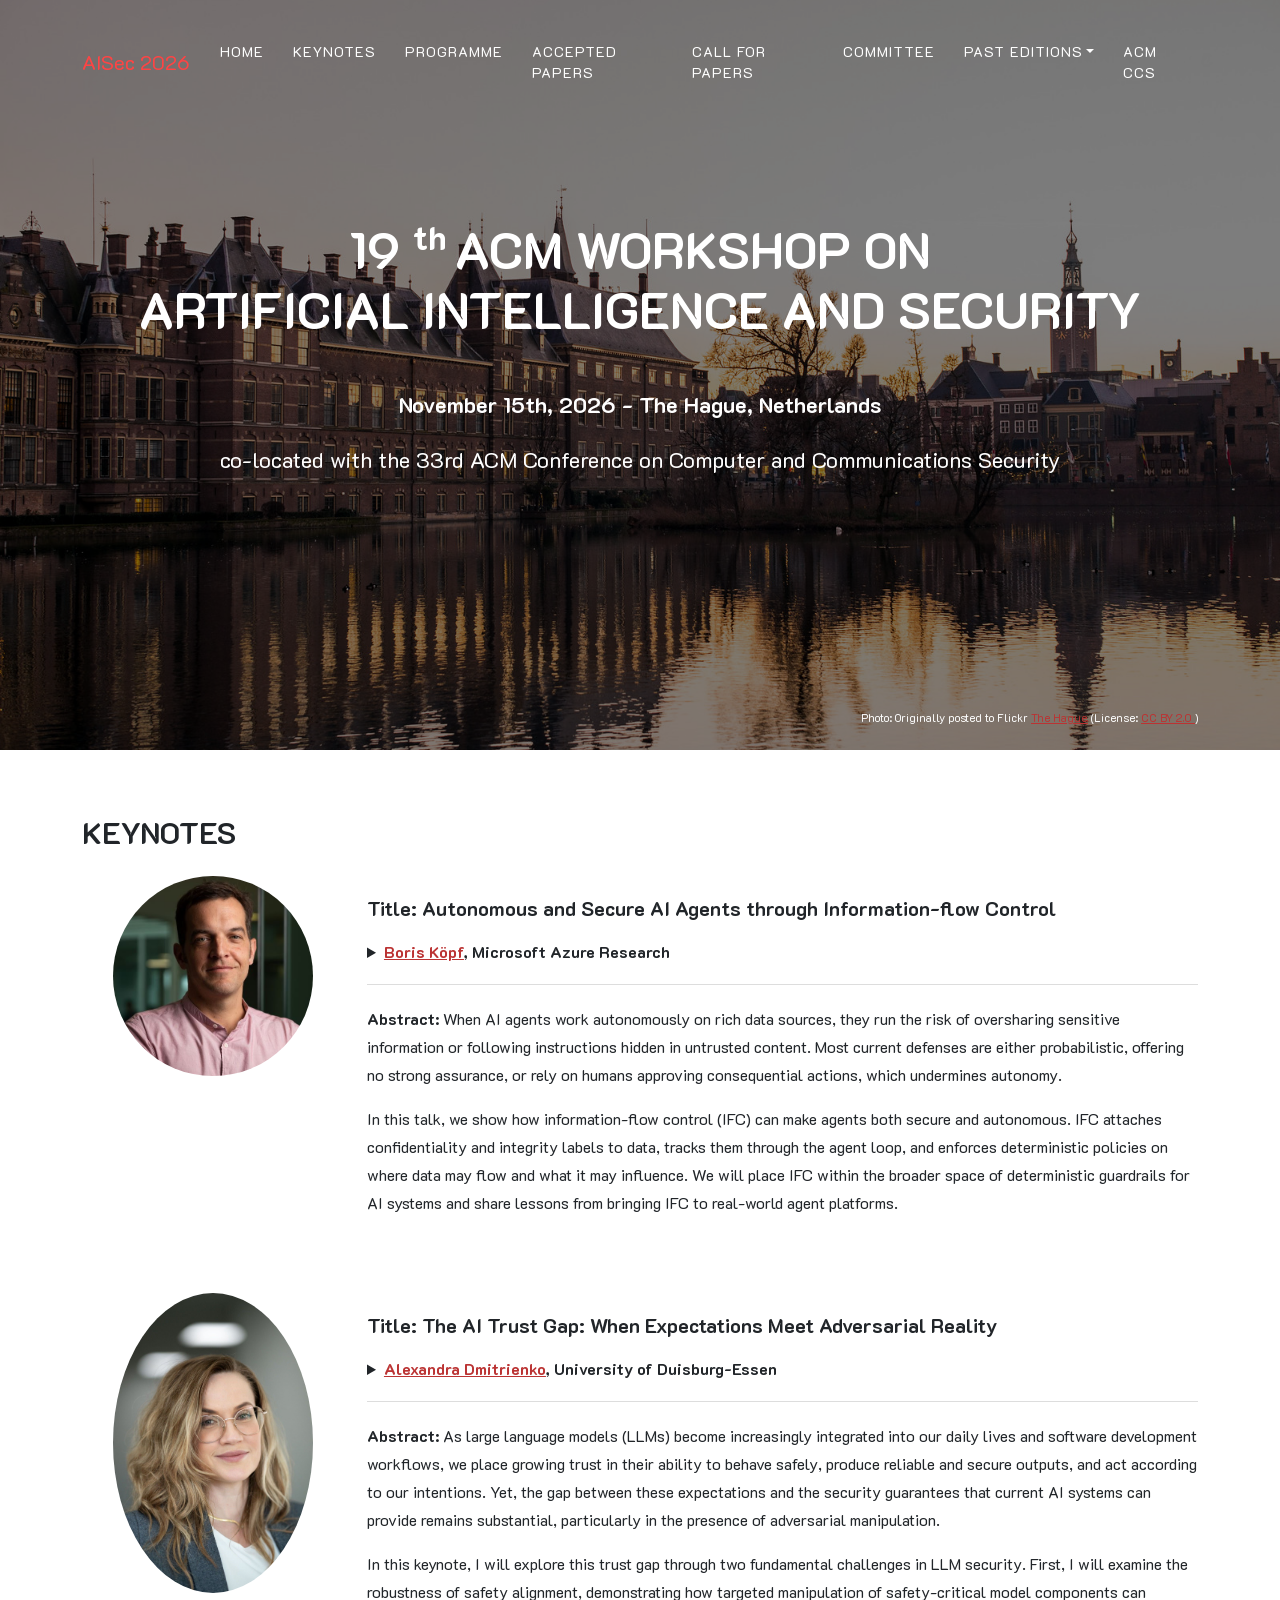
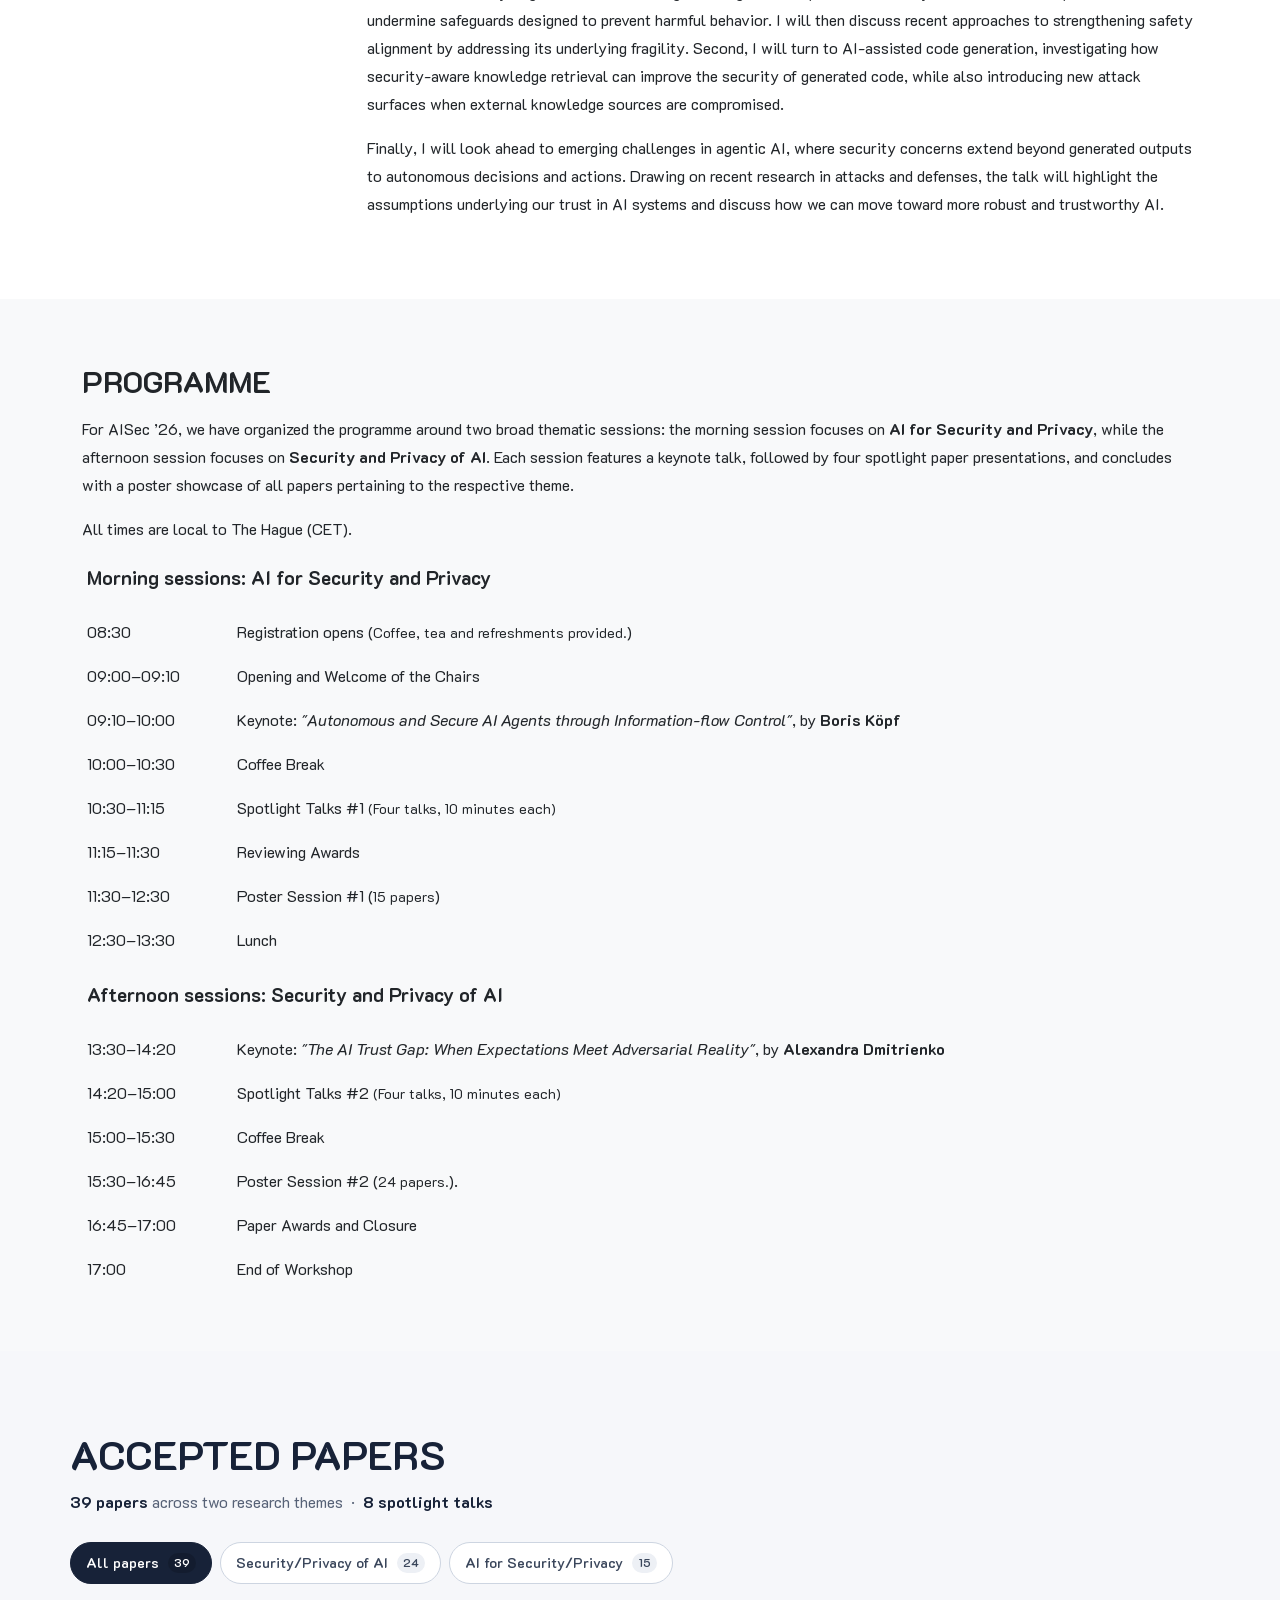
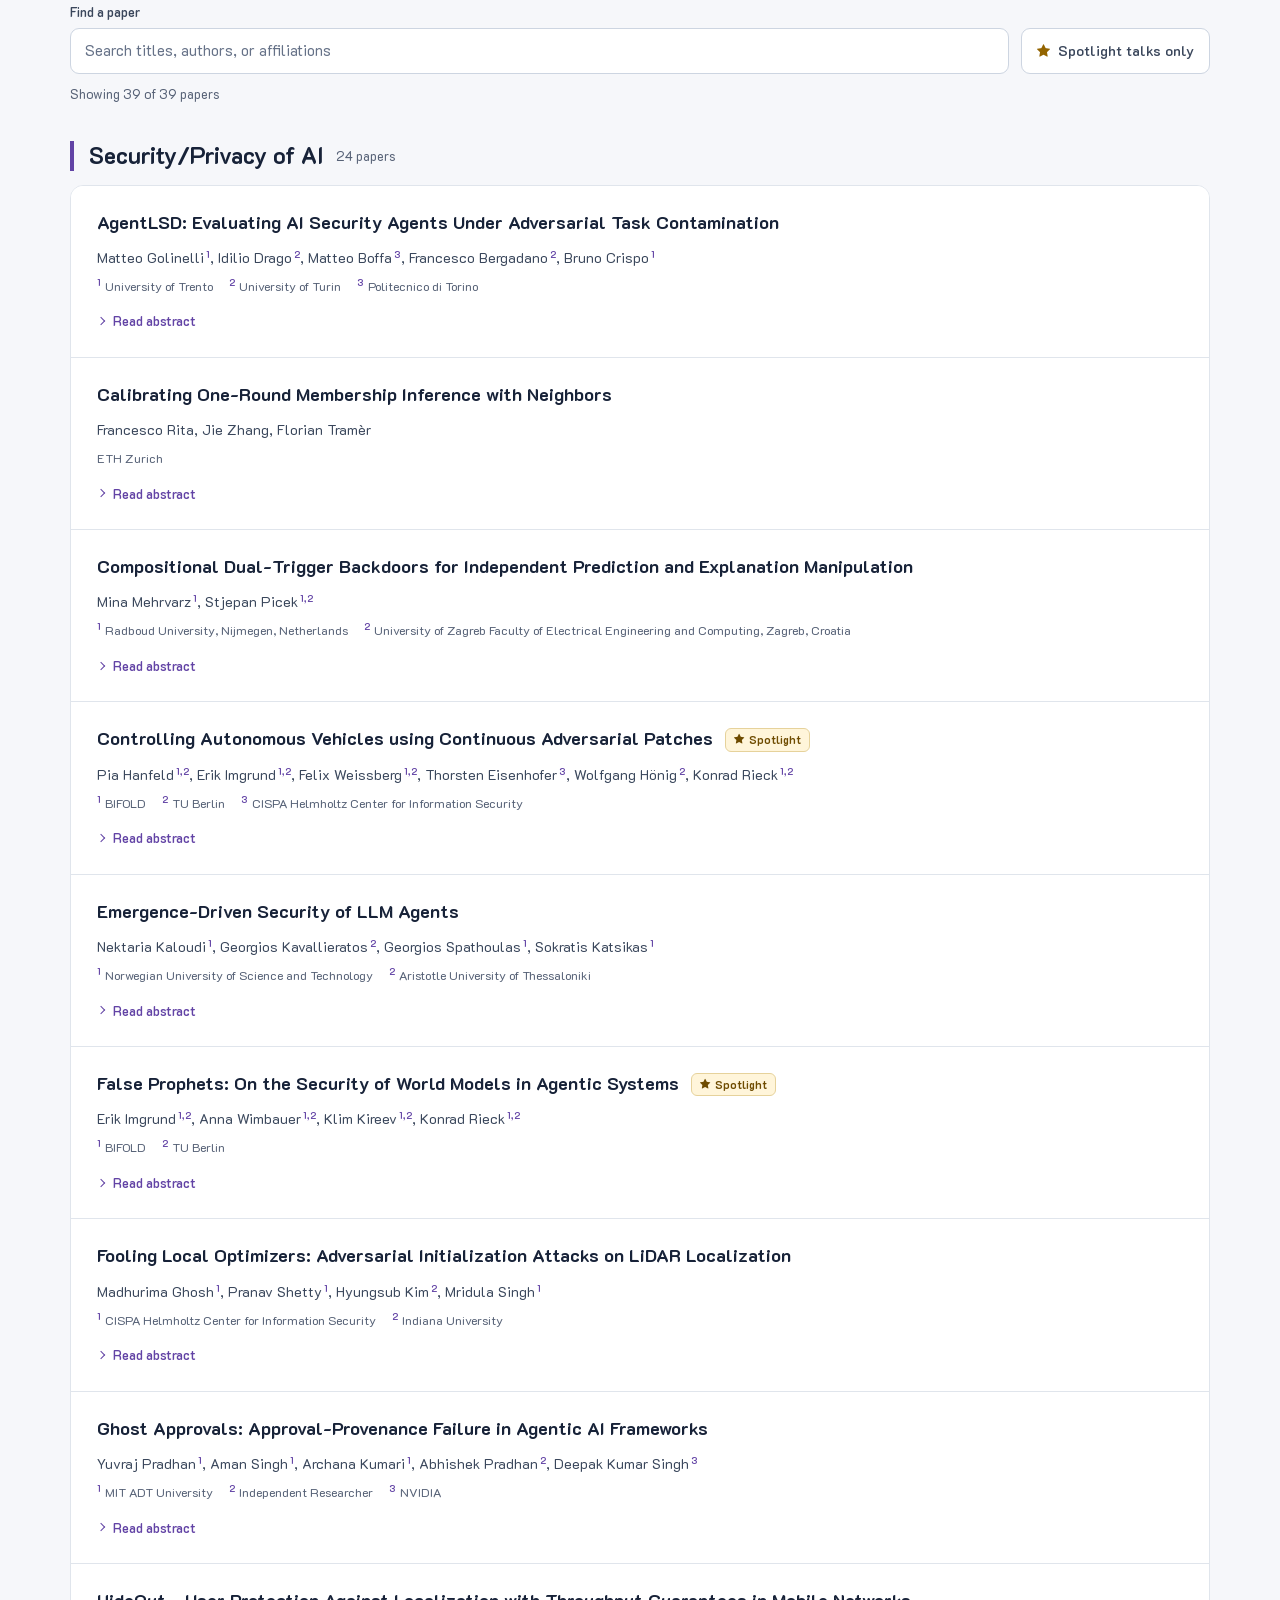
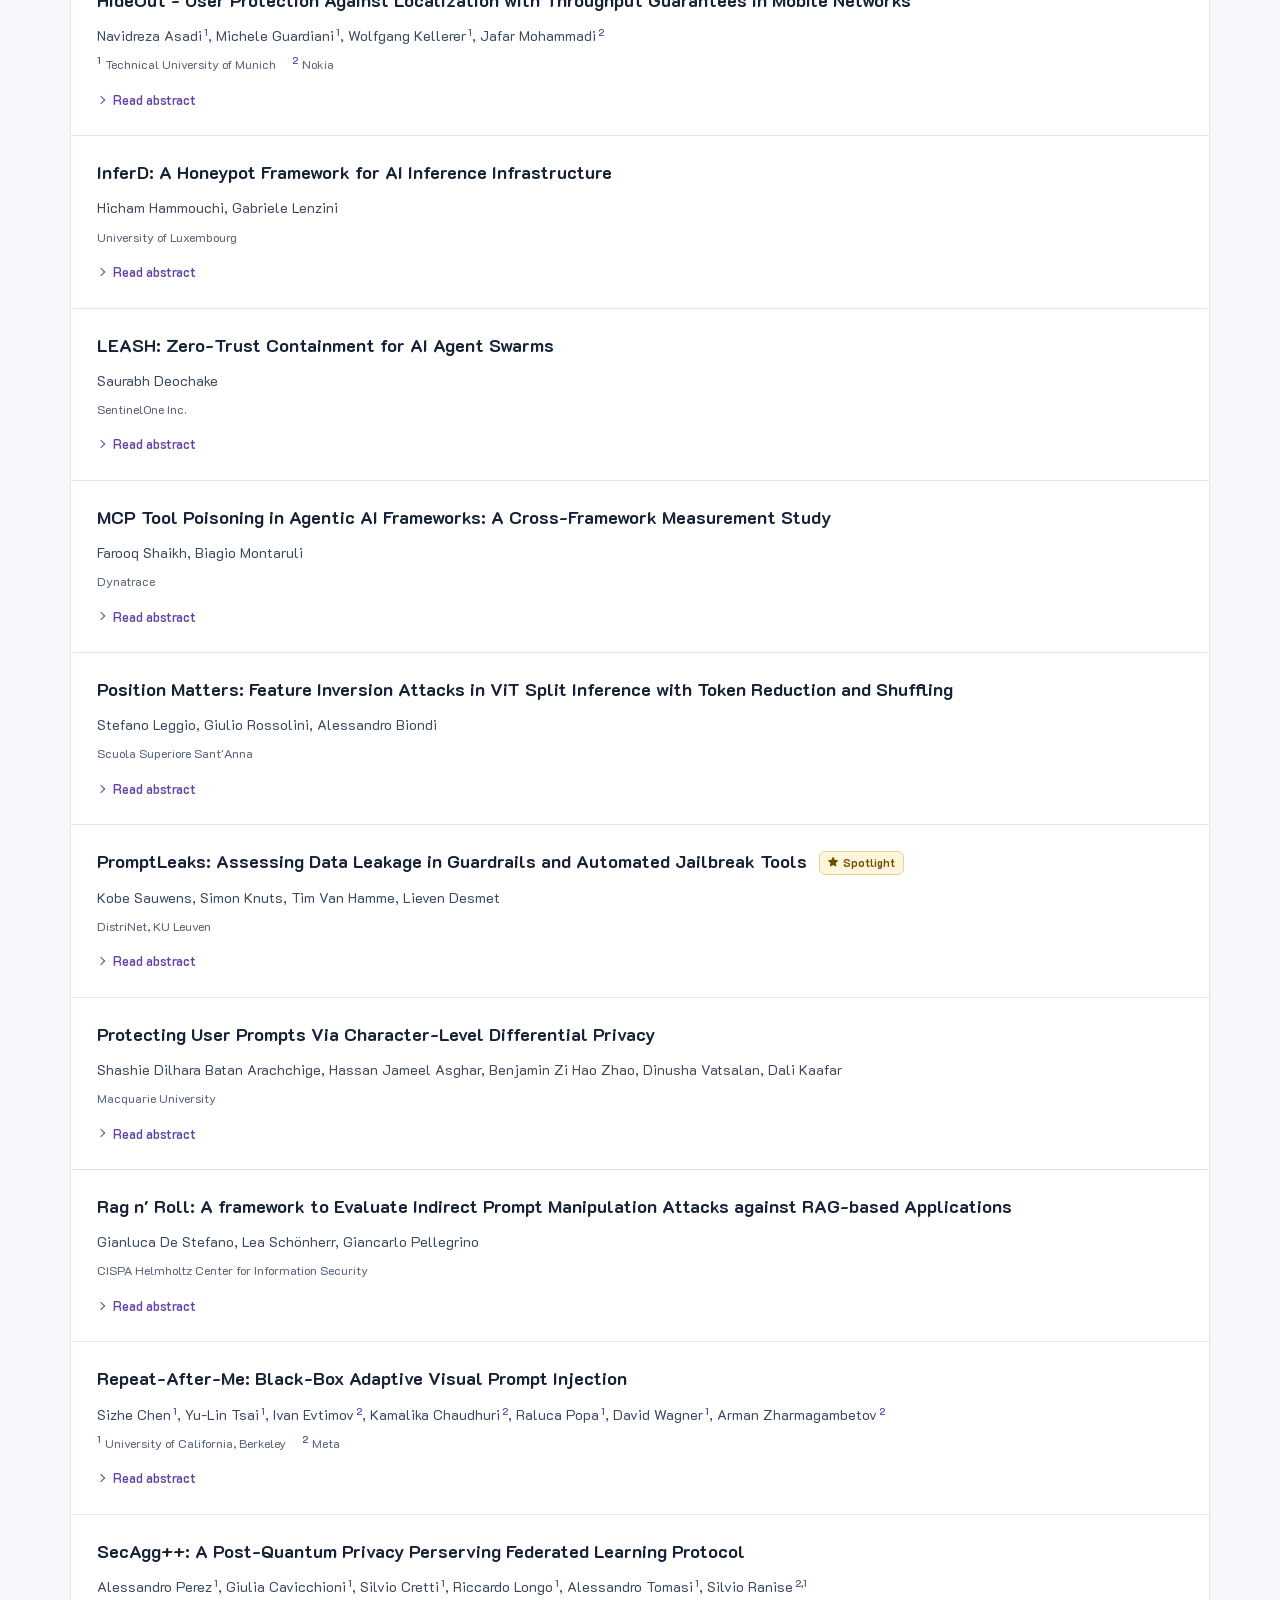
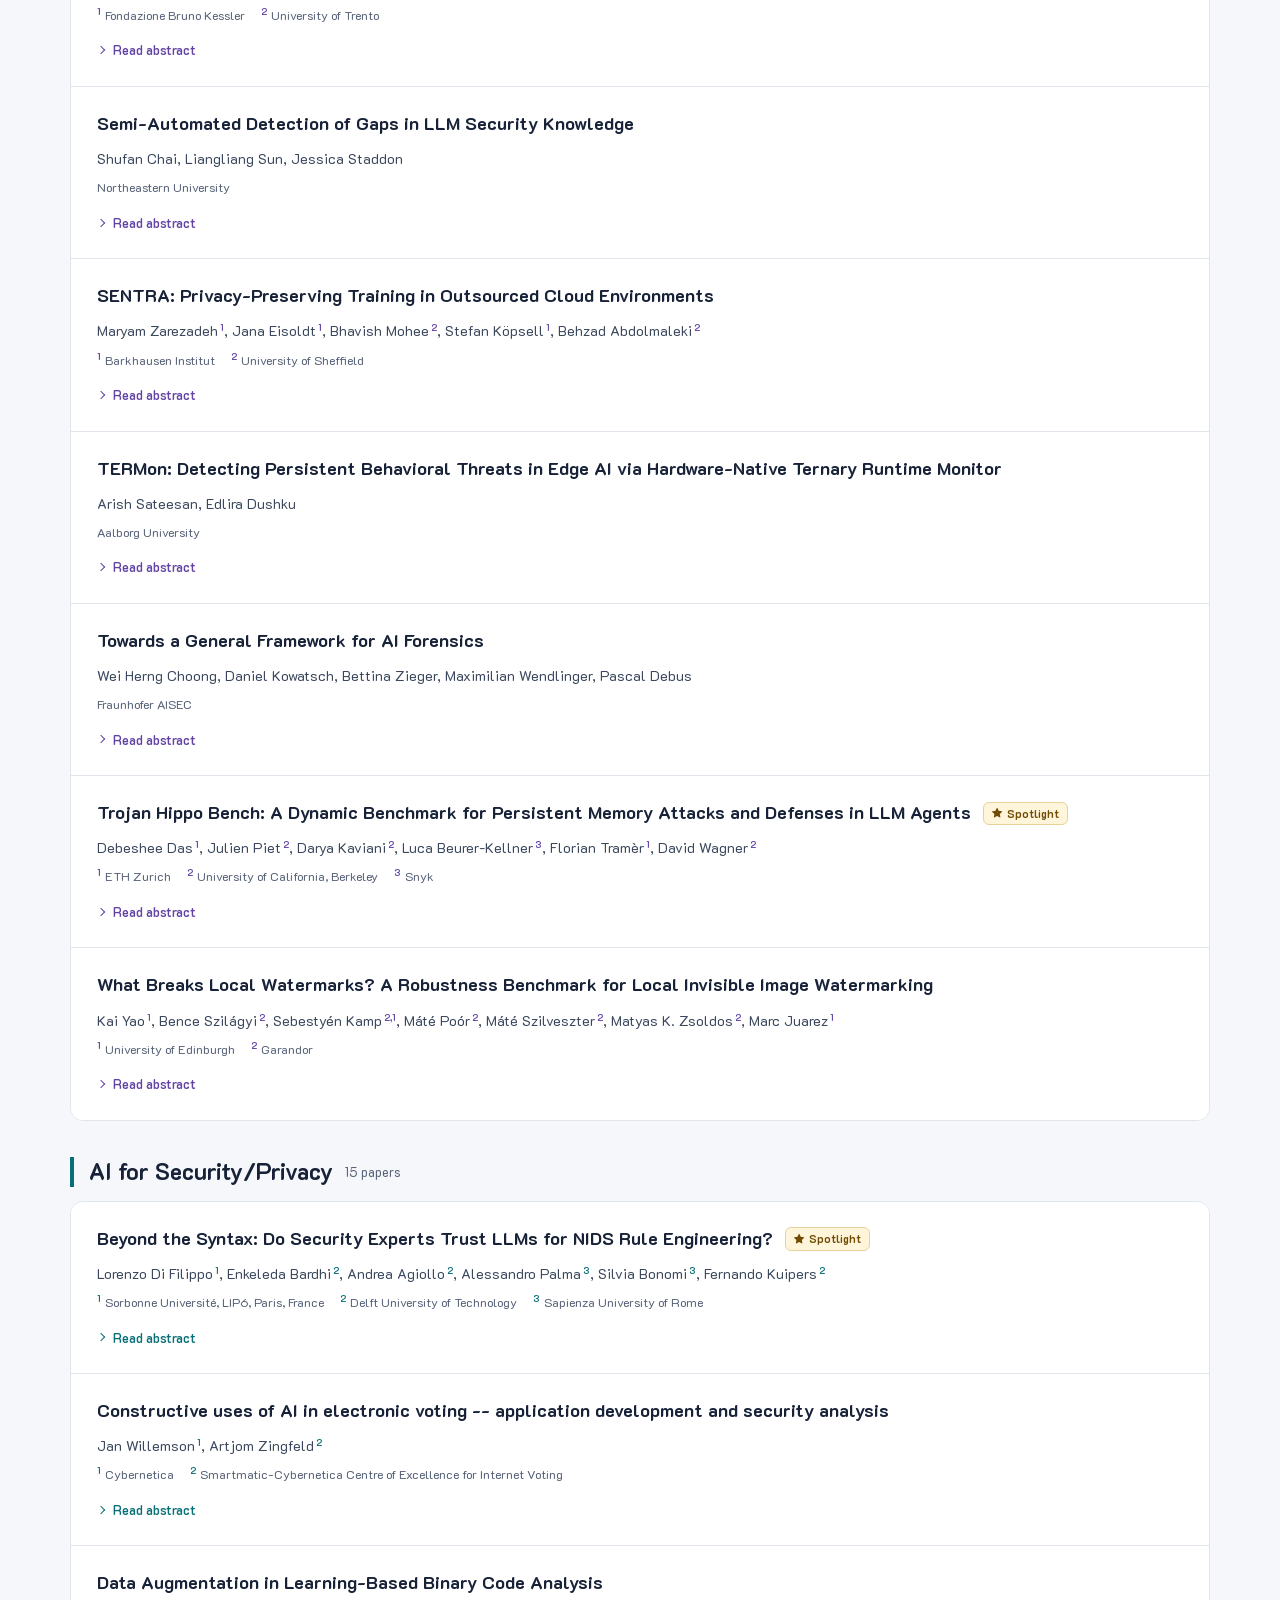
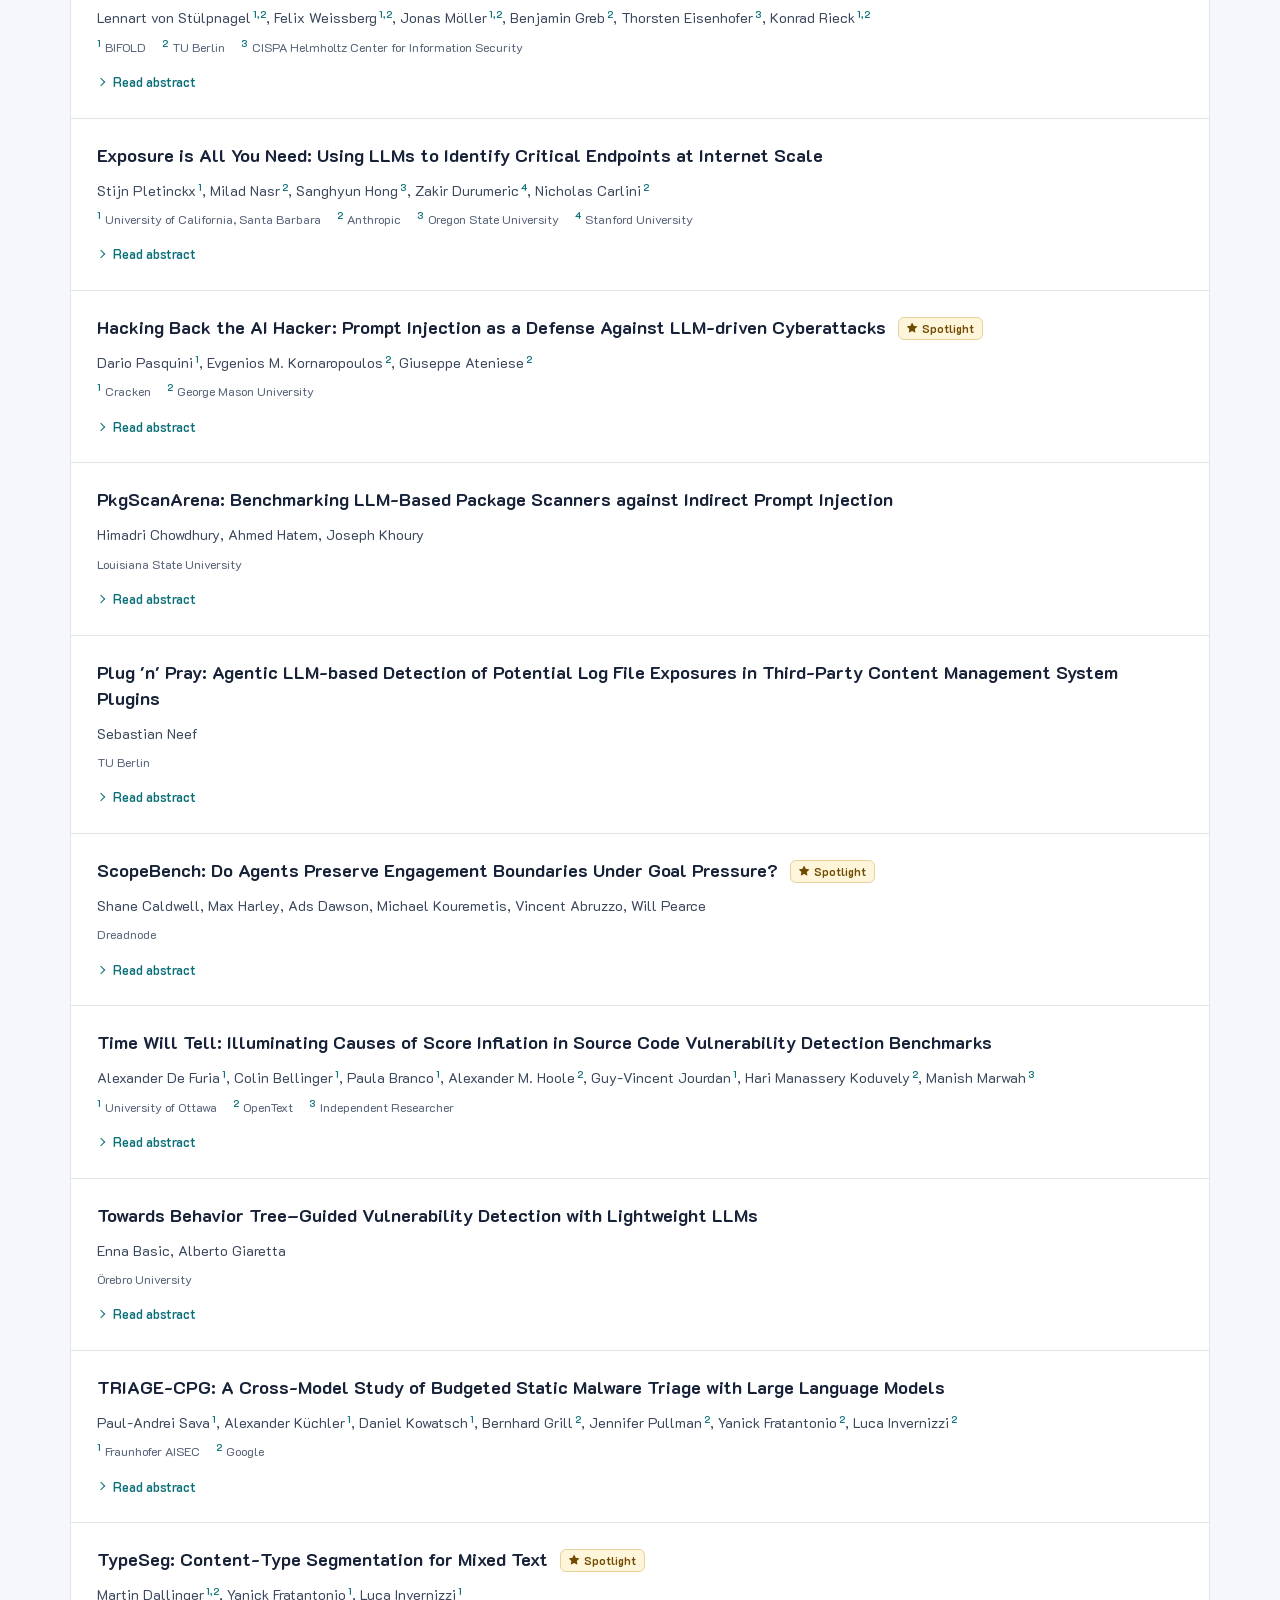
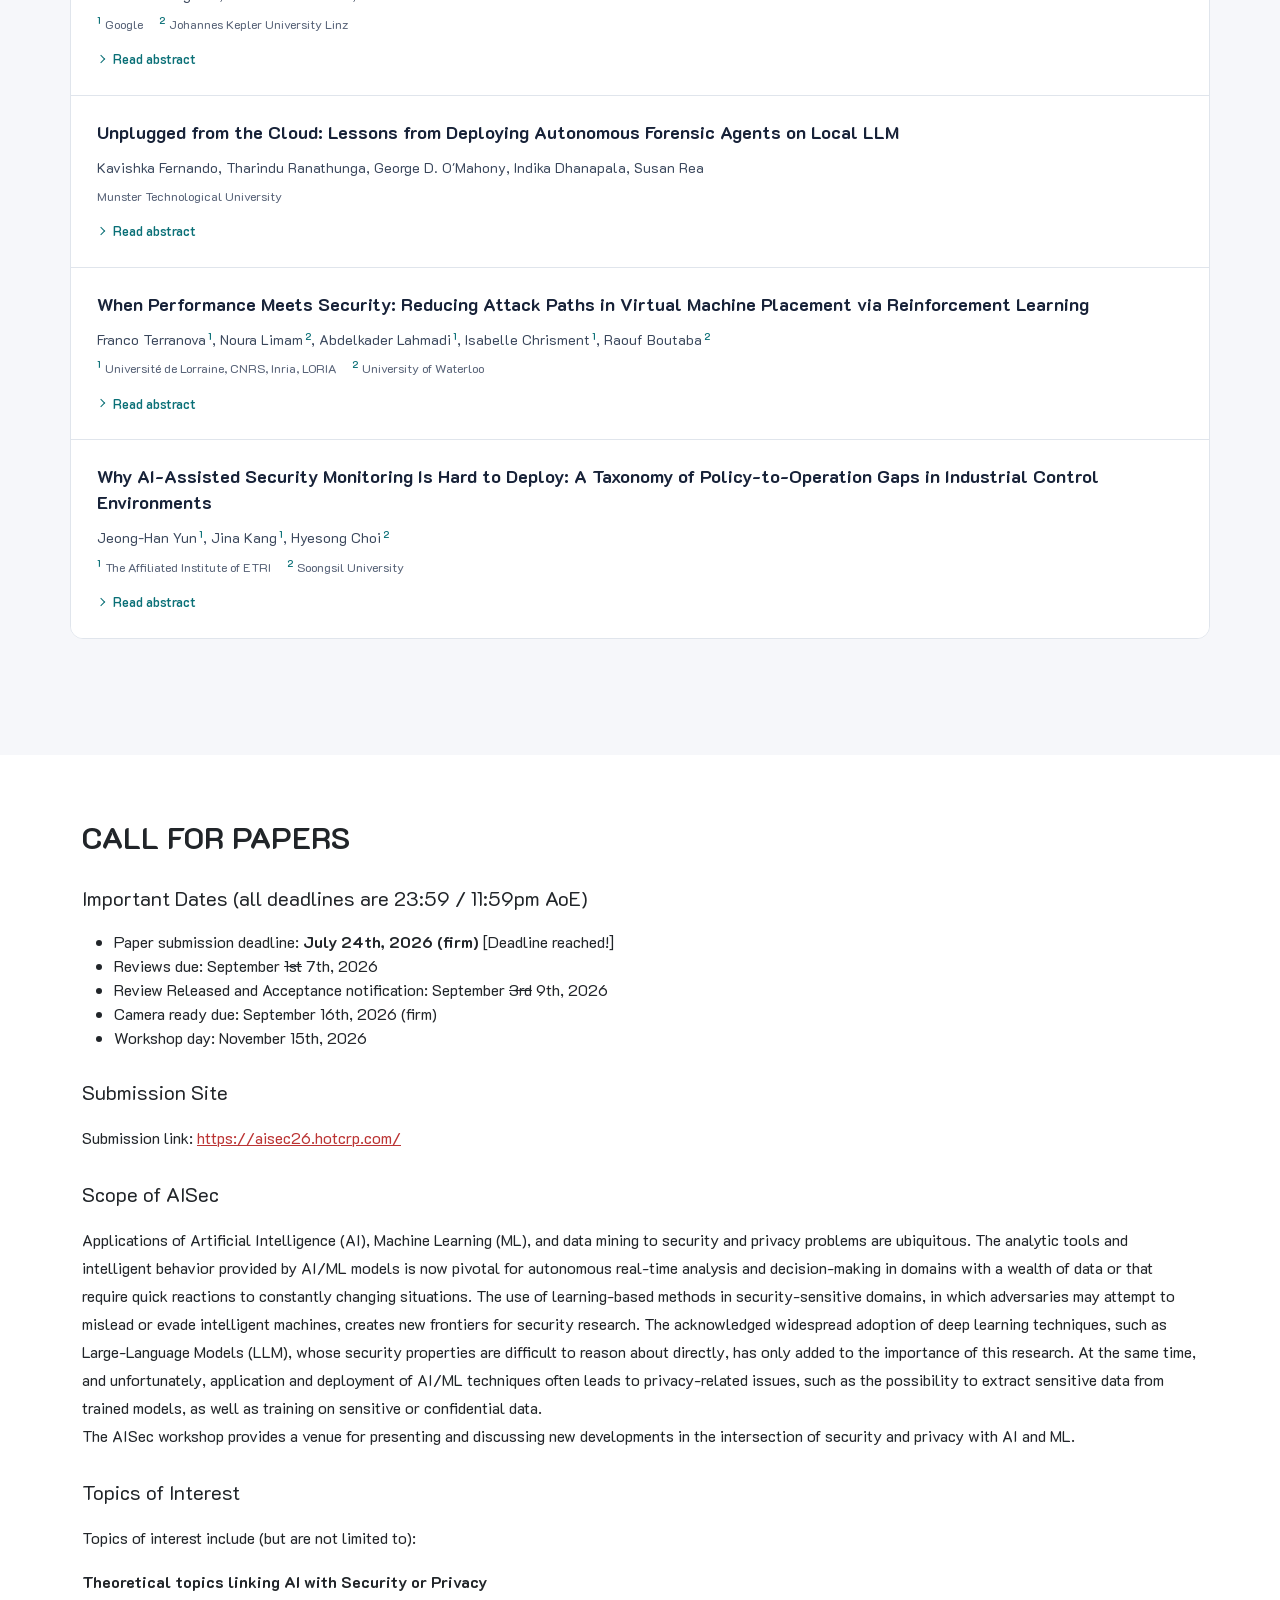
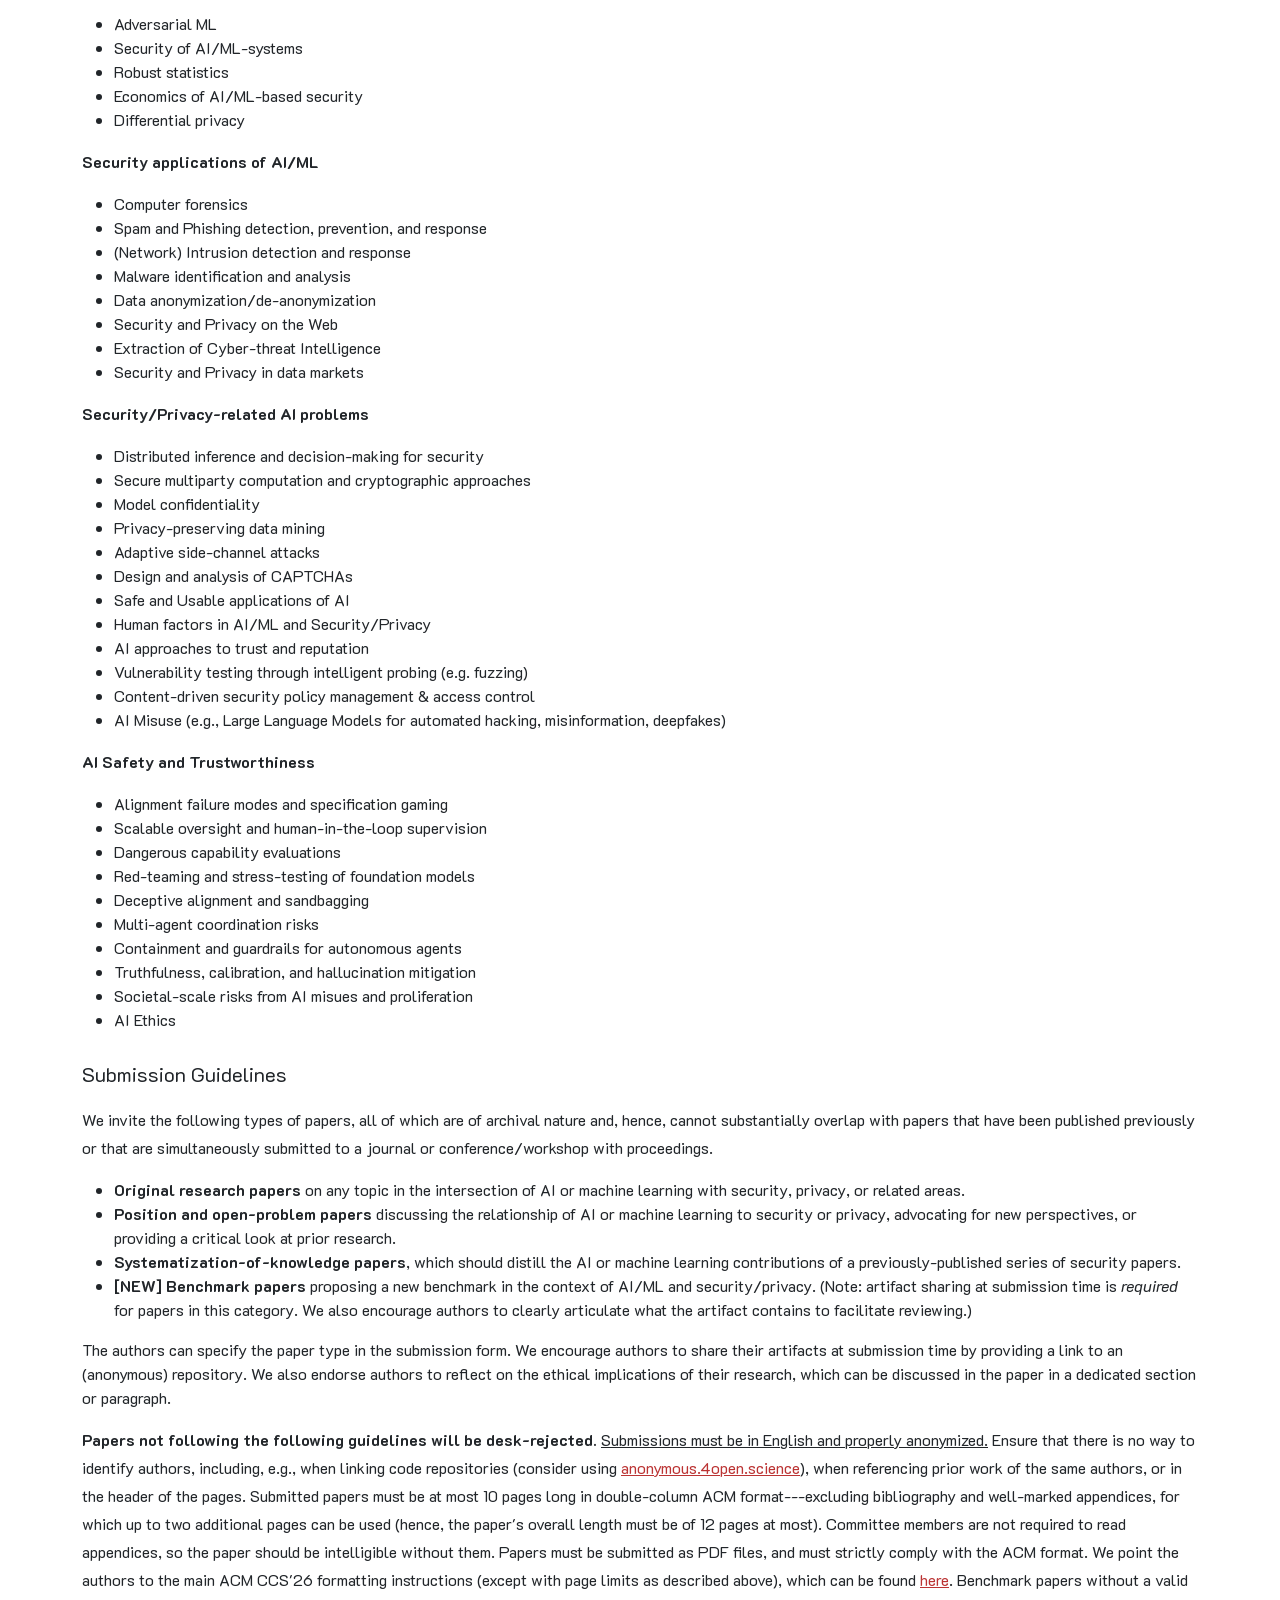
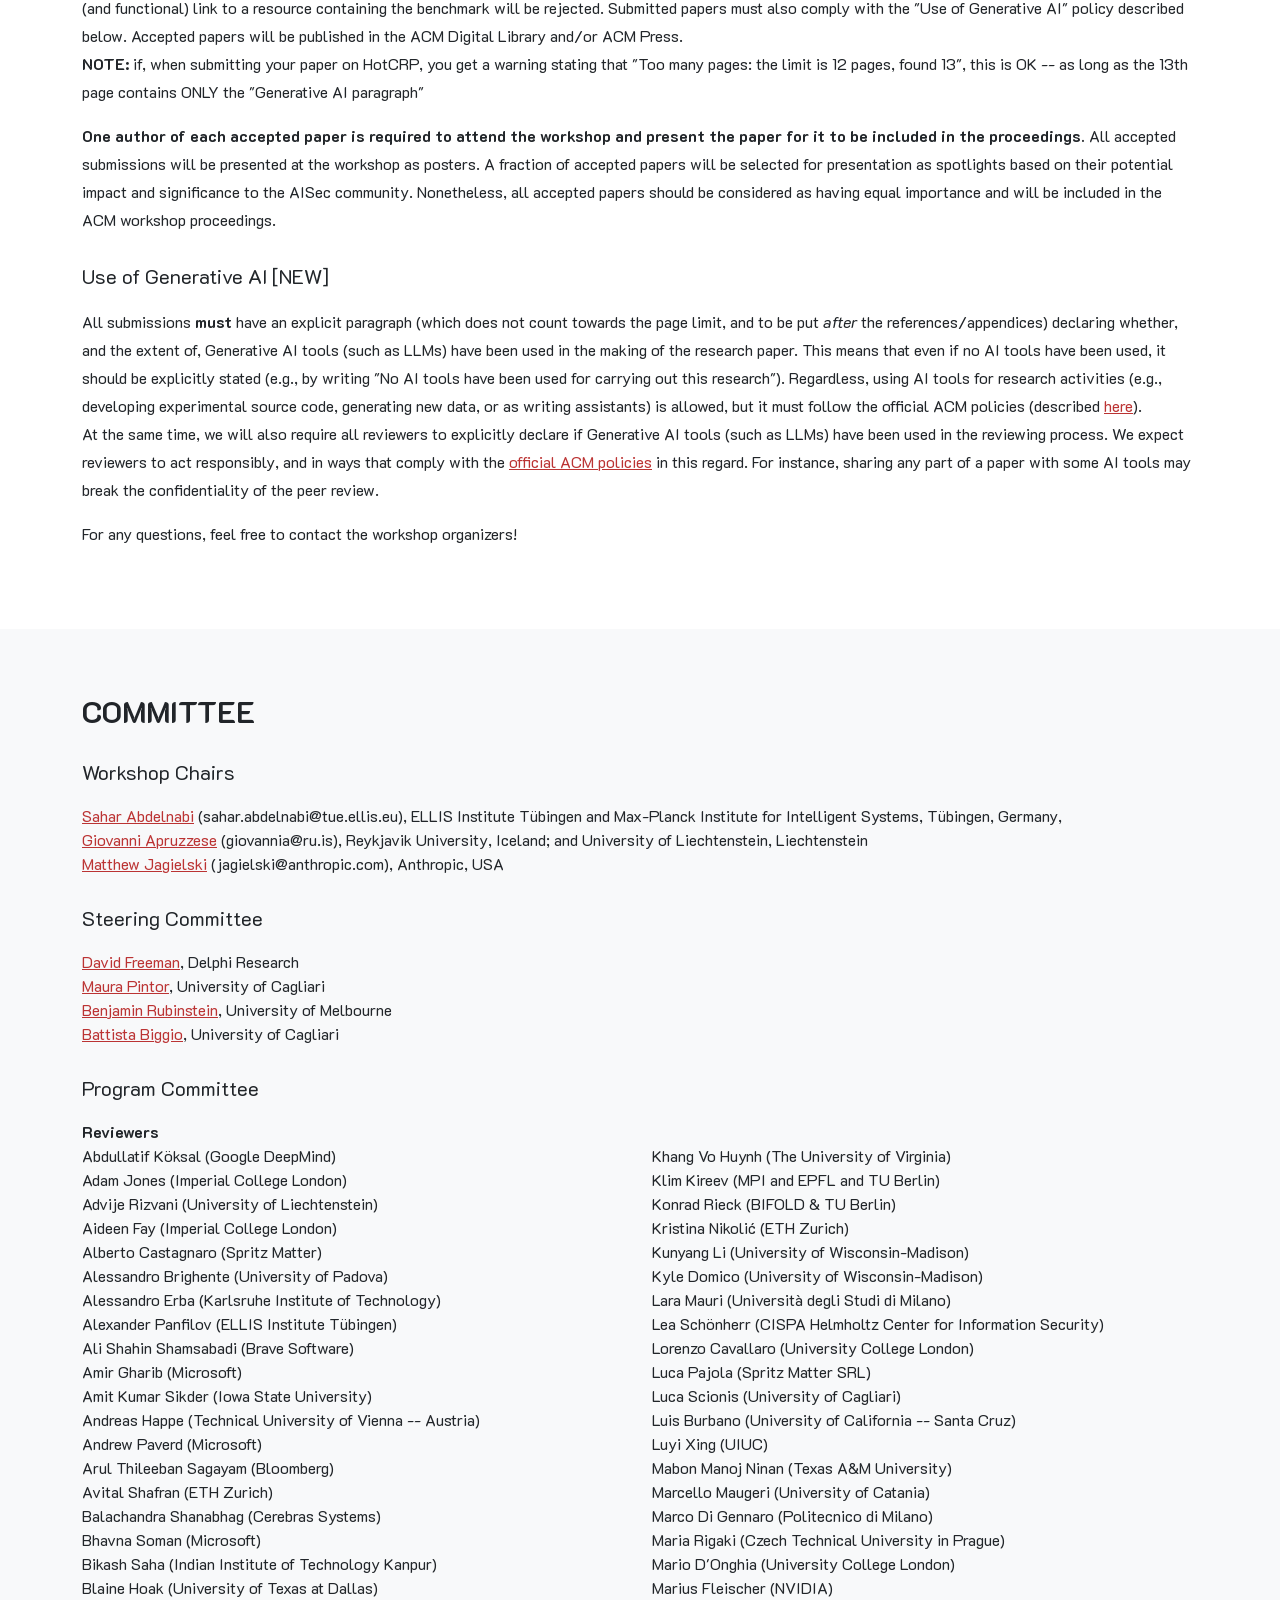
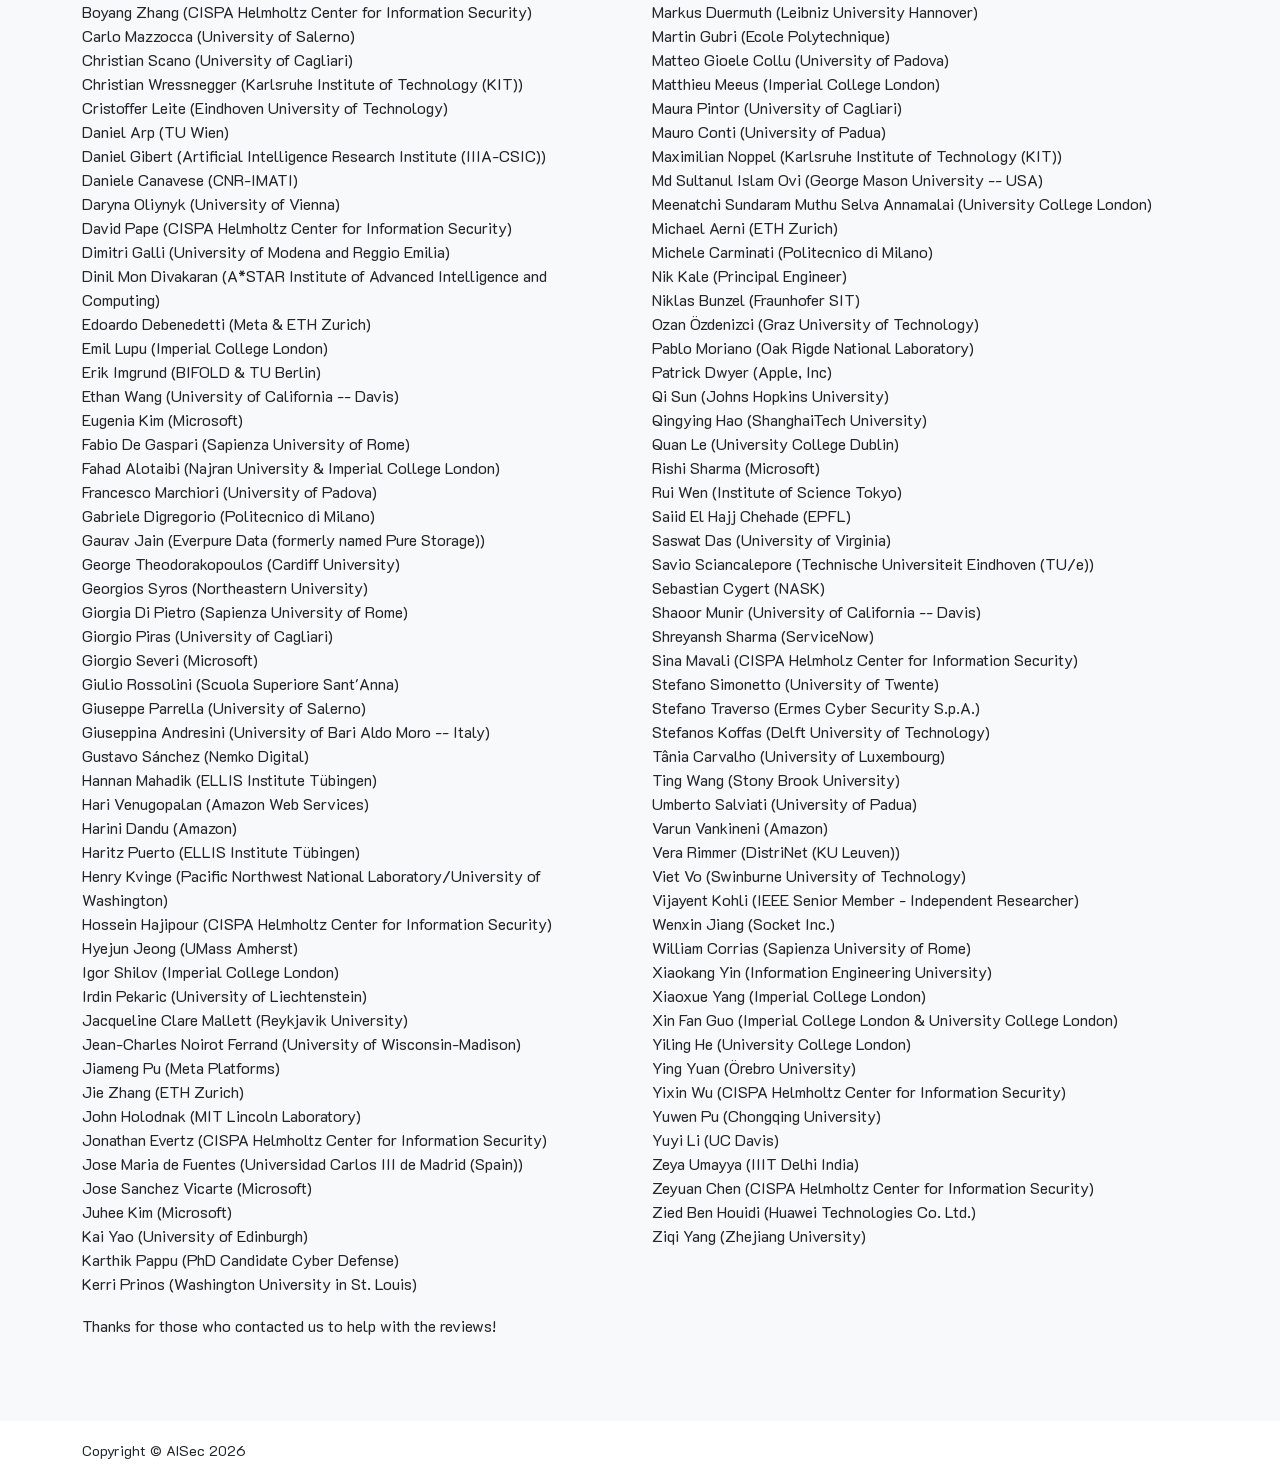
==== index.html @ b95abc28 "Website update: keynotes, progam, accepted papers" ====
<!DOCTYPE html>
<html lang="en">
    <head>
        <meta name="generator" content="HTML Tidy for HTML5 for Apple macOS version 5.6.0">
        <meta charset="utf-8">
        <meta name="viewport" content="width=device-width, initial-scale=1, shrink-to-fit=no">
        <meta name="description" content="AI and Security Workshop (AISec)">
        <meta name="keywords" content="Deep Learning, Machine Learning, Security, Adversarial Examples, Attacks, Intrusion Detection, Program Analysis, Malware, Botnets, Vulnerability, Phishing, Forensics, Neural Networks, Recurrent Networks, Generative Adversarial Networks, AISec">
        <meta name="author" content="AISec Chairs">
        <title>19th ACM Workshop on Artificial Intelligence and Security (AISec 2026)</title>
        <link
            href="https://cdn.jsdelivr.net/npm/bootstrap@5.3.0-alpha3/dist/css/bootstrap.min.css"
            rel="stylesheet"
            integrity="sha384-KK94CHFLLe+nY2dmCWGMq91rCGa5gtU4mk92HdvYe+M/SXH301p5ILy+dN9+nJOZ"
            crossorigin="anonymous"
        >
        <link href="vendor/font-awesome/css/font-awesome.min.css" rel="stylesheet" type="text/css">
        <link href="https://fonts.googleapis.com/css?family=K2D:400,700" rel="stylesheet" type="text/css">
        <!-- Custom styles for this template -->
        <link href="css/agency.css" rel="stylesheet">
        <link rel="stylesheet" href="css/accepted-papers.css">
        <script async src="https://www.googletagmanager.com/gtag/js?id=G-QDQDHN7F62"></script>
        <script>
        window.dataLayer = window.dataLayer || [];
        function gtag() { dataLayer.push(arguments); }
        gtag('js', new Date());

        gtag('config', 'G-QDQDHN7F62');
        </script>
    </head>
    <body id="page-top">
        <!-- Navigation -->
        <nav class="navbar navbar-expand-lg navbar-dark fixed-top" id="mainNav">
            <div class="container">
                <a class="navbar-brand js-scroll-trigger" href="#page-top">AISec 2026</a>
                <button
                    class="navbar-toggler navbar-toggler-right"
                    type="button"
                    data-toggle="collapse"
                    data-target="#navbarResponsive"
                    aria-controls="navbarResponsive"
                    aria-expanded="false"
                    aria-label="Toggle navigation"
                >Menu</button>
                <div class="collapse navbar-collapse" id="navbarResponsive">
                    <ul class="navbar-nav text-uppercase ml-auto">
                        <li class="nav-item">
                            <a class="nav-link js-scroll-trigger" href="#page-top">Home</a>
                        </li>
                        <li class="nav-item">
                            <a class="nav-link js-scroll-trigger" href="#keynote">Keynotes</a>
                        </li>
                        <li class="nav-item">
                            <a class="nav-link js-scroll-trigger" href="#programme">Programme</a>
                        </li>
                        <li class="nav-item">
                            <a class="nav-link js-scroll-trigger" href="#accepted">Accepted Papers</a>
                        </li>

                        <li class="nav-item">
                            <a class="nav-link js-scroll-trigger" href="#cfp">Call for Papers</a>
                        </li>
                        <!-- <li class="nav-item">
                            <a class="nav-link js-scroll-trigger" href="#award">Best Paper Award</a>
                        </li> -->
                        <li class="nav-item">
                            <a class="nav-link js-scroll-trigger" href="#committee">Committee</a>
                        </li>
                        <li class="nav-item dropdown">
                            <li class="nav-item dropdown">
                                <a
                                    class="nav-link dropdown-toggle"
                                    href="#"
                                    role="button"
                                    id="navbarDropdown"
                                    data-bs-toggle="dropdown"
                                    aria-expanded="false"
                                >Past Editions</a>
                                <ul class="dropdown-menu" aria-labelledby="navbarDropdown">
                                    <li>
                                        <a class="dropdown-item" href="2023/index.html">2023</a>
                                    </li>
                                    <li>
                                        <a class="dropdown-item" href="2024/index.html">2024</a>
                                    </li>
                                    <li>
                                        <a class="dropdown-item" href="2025/index.html">2025</a>
                                    </li>
                                </ul>
                            </li>
                        </li>
                        <li class="nav-item">
                            <a class="nav-link js-scroll-trigger" target="_blank" href="https://www.sigsac.org/ccs/CCS2026/">ACM CCS</a>
                        </li>
                    </ul>
                </div>
            </div>
        </nav>
        <!-- Header -->
        <header class="masthead">
            <div class="container">
                <div class="intro-text">
                    <div class="intro-heading">
                        19
                        <sup>
                            <small>
                                <b>th</b>
                            </small>
                        </sup>
                        ACM Workshop on
                        <br>
                        Artificial Intelligence and Security
                    </div>
                    <div class="intro-lead-in">
                        <b>November 15th, 2026 - The Hague, Netherlands</b>
                    </div>
                    <div class="intro-lead-in">
                        co-located with the 33rd ACM Conference on Computer and Communications Security
                    </div>
                    <div class="photo-credit">
                        Photo:
                        Originally posted to Flickr
                        <a href="https://www.flickr.com/photos/romanboed/46410542105" target="_blank">The Hague.</a>
                        (License:
                        <a href="https://creativecommons.org/licenses/by/2.0/">
                            CC BY 2.0
                        </a>
                        )
                    </div>
                </div>
            </div>
        </header>

        <section id="keynote">
            <div class="container">
                <div class="row">
                    <div class="col-lg-12">
                        <h2 class="section-heading text-uppercase">Keynotes</h2>
                    </div>
                </div>

                <!-- Keynote 1: Boris Köpf -->
                <div class="row" style="margin-bottom: 50px;">
                    <div class="col-lg-3 text-center">
                        <img
                            src="img/boris.png"
                            class="portait img-fluid"
                            alt="Boris Köpf"
                            style="width: 100%; max-width: 220px; height: auto; margin-bottom: 20px;"
                        >
                    </div>

                    <div class="col-lg-9 text-justify">
                        <h3 class="section-subheading">
                            <strong>
                                Title: Autonomous and Secure AI Agents through
                                Information-flow Control
                            </strong>
                        </h3>

                        <details style="margin-bottom: 15px;">
                            <summary>
                                <strong>
                                    <a
                                        href="https://boriskoepf.de/"
                                        target="_blank"
                                        rel="noopener noreferrer"
                                    >Boris Köpf</a>,
                                    Microsoft Azure Research
                                </strong>
                            </summary>

                            <p>
                                <strong>Short Bio:</strong> Boris Köpf is a scientist at Microsoft's Azure Research,
                                where he works on security of AI agents
                                (<a
                                    href="https://www.microsoft.com/en-us/research/project/roma/"
                                    target="_blank"
                                    rel="noopener noreferrer"
                                >Project Roma</a>)
                                and on defenses against side-channel attacks
                                (<a
                                    href="https://www.microsoft.com/en-us/research/project/venice/"
                                    target="_blank"
                                    rel="noopener noreferrer"
                                >Project Venice</a>).
                            </p>

                            <p>
                                His research brings together security, formal
                                verification, programming languages, systems, and AI.
                                He has published at venues including IEEE S&amp;P,
                                USENIX Security, ACM CCS, PLDI, CAV, ASPLOS, ICML,
                                and ICLR. His work has received a Best Paper Award
                                at IEEE S&amp;P (2021) and Distinguished Paper Awards
                                at USENIX Security (2017), ACM CCS (2024), and
                                IEEE S&amp;P (2026).
                            </p>
                        </details>
                        <hr style="border: 0; border-top: 1px solid #ddd; opacity: 1; margin: 20px 0;">
                        <p>
                            <strong>Abstract:</strong> When AI agents work autonomously on rich data sources,
                            they run the risk of oversharing sensitive information
                            or following instructions hidden in untrusted content.
                            Most current defenses are either probabilistic, offering
                            no strong assurance, or rely on humans approving
                            consequential actions, which undermines autonomy.
                        </p>

                        <p>
                            In this talk, we show how information-flow control (IFC)
                            can make agents both secure and autonomous. IFC attaches
                            confidentiality and integrity labels to data, tracks them
                            through the agent loop, and enforces deterministic policies
                            on where data may flow and what it may influence. We will
                            place IFC within the broader space of deterministic
                            guardrails for AI systems and share lessons from bringing
                            IFC to real-world agent platforms.
                        </p>
                    </div>
                </div>

                <!-- Keynote 2: Alexandra Dmitrienko -->
                <div class="row">
                    <div class="col-lg-3 text-center">
                        <img
                            src="img/alexandra.jpg"
                            class="portait img-fluid"
                            alt="Alexandra Dmitrienko"

                            style="width: 100%; max-width: 220px; height: auto; margin-bottom: 20px;"
                        >
                    </div>

                    <div class="col-lg-9 text-justify">
                        <h3 class="section-subheading">
                            <strong>
                                Title: The AI Trust Gap: When Expectations Meet
                                Adversarial Reality
                            </strong>
                        </h3>

                        <details style="margin-bottom: 15px;">
                            <summary>
                                <strong>
                                    <a
                                        href="https://trust.informatik.uni-due.de/en/team/prof-dr-alexandra-dmitrienko"
                                        target="_blank"
                                        rel="noopener noreferrer"
                                    >Alexandra Dmitrienko</a>,
                                    University of Duisburg-Essen
                                </strong>
                            </summary>

                            <p>
                                <strong>Short Bio:</strong> Alexandra Dmitrienko is a Full Professor of Computer
                                Science at the University of Duisburg-Essen, Germany,
                                where she holds the Chair of Trustworthy Systems.
                                Previously, she held academic and research positions
                                at the University of Würzburg, ETH Zurich, the
                                Fraunhofer Institute for Secure Information Technology,
                                and Ruhr University Bochum. She received her PhD in
                                Information Technology from TU Darmstadt with distinction.
                            </p>

                            <p>
                                Her research interests span software and systems
                                security, IoT security, and the intersection of
                                artificial intelligence and cybersecurity. Her research
                                regularly appears at the Big Four security conferences:
                                ACM CCS, USENIX Security, NDSS, and the IEEE Symposium
                                on Security and Privacy. She has delivered invited
                                keynotes at AsiaCCS 2024 and ACNS 2025.
                            </p>

                            <p>
                                She is actively involved in the international security
                                research community and has held several conference
                                leadership positions, including Track Chair for
                                ACM CCS 2025, TPC Vice Chair for USENIX Security 2024,
                                and TPC Chair for ACM WiSec 2022. She regularly serves
                                on the program committees of all Big Four security
                                conferences and is serving as an Associate Chair for
                                NDSS 2027 and Technical Program Co-Chair for IEEE CNS 2027.
                            </p>

                            <p>
                                Her research and academic contributions have been
                                recognized with several awards, including the IEEE
                                Symposium on Security and Privacy Best Student Paper
                                Award (2013), the Intel Doctoral Student Honor Award
                                (2013), the ERCIM STM Working Group Award (2016),
                                the ACM AsiaCCS Distinguished Paper Award (2017),
                                and the NDSS Distinguished Reviewer Award (2026).
                            </p>
                        </details>
                        <hr style="border: 0; border-top: 1px solid #ddd; opacity: 1; margin: 20px 0;">
                        <p>
                            <strong>Abstract:</strong> As large language models (LLMs) become increasingly
                            integrated into our daily lives and software development
                            workflows, we place growing trust in their ability to
                            behave safely, produce reliable and secure outputs,
                            and act according to our intentions. Yet, the gap between
                            these expectations and the security guarantees that current
                            AI systems can provide remains substantial, particularly
                            in the presence of adversarial manipulation.
                        </p>

                        <p>
                            In this keynote, I will explore this trust gap through two
                            fundamental challenges in LLM security. First, I will
                            examine the robustness of safety alignment, demonstrating
                            how targeted manipulation of safety-critical model
                            components can undermine safeguards designed to prevent
                            harmful behavior. I will then discuss recent approaches
                            to strengthening safety alignment by addressing its
                            underlying fragility. Second, I will turn to AI-assisted
                            code generation, investigating how security-aware knowledge
                            retrieval can improve the security of generated code,
                            while also introducing new attack surfaces when external
                            knowledge sources are compromised.
                        </p>

                        <p>
                            Finally, I will look ahead to emerging challenges in
                            agentic AI, where security concerns extend beyond generated
                            outputs to autonomous decisions and actions. Drawing on
                            recent research in attacks and defenses, the talk will
                            highlight the assumptions underlying our trust in AI
                            systems and discuss how we can move toward more robust
                            and trustworthy AI.
                        </p>
                    </div>
                </div>
            </div>
        </section>

        <section class="bg-light" id="programme">
            <div class="container">
                <div class="row">
                    <div class="col-lg-12 text-justify">
                        <h2 class="section-heading text-uppercase">Programme</h2>

                        <p>
                            For AISec ’26, we have organized the programme around two
                            broad thematic sessions: the morning session focuses on
                            <strong>AI for Security and Privacy</strong>, while the
                            afternoon session focuses on
                            <strong>Security and Privacy of AI</strong>.
                            Each session features a keynote talk, followed by four
                            spotlight paper presentations, and concludes with a poster
                            showcase of all papers pertaining to the respective theme.
                        </p>
                        <p>All times are local to The Hague (CET).</p>



                        <table cellpadding="5" style="width: 100%; text-align: left;">
                            <tbody>
                                <tr>
                                    <td colspan="2" style="padding-bottom: 12px;">
                                        <strong><big>Morning sessions: AI for Security and Privacy</big></strong>
                                    </td>
                                </tr>
                                <tr>
                                    <td class="orga" style="width: 150px; white-space: nowrap;">08:30</td>
                                    <td class="orga">
                                        Registration opens (<small>Coffee, tea and refreshments provided.</small>)


                                    </td>
                                </tr>
                                <tr>
                                    <td class="orga">09:00–09:10</td>
                                    <td class="orga">Opening and Welcome of the Chairs</td>
                                </tr>
                                <tr>
                                    <td class="orga">09:10–10:00</td>
                                    <td class="orga">
                                        <span class="uline">Keynote: <i>"Autonomous and Secure AI Agents through Information-flow Control"</i>, by <strong>Boris Köpf</strong></span>
                                    </td>
                                </tr>
                                <tr>
                                    <td class="orga">10:00–10:30</td>
                                    <td class="orga">Coffee Break</td>
                                </tr>
                                <tr>
                                    <td class="orga">10:30–11:15</td>
                                    <td class="orga">
                                        <span>Spotlight Talks #1 <small>(Four talks, 10 minutes each)</small></span>

                                    </td>
                                </tr>
                                <tr>
                                    <td class="orga">11:15–11:30</td>
                                    <td class="orga">Reviewing Awards</td>
                                </tr>
                                <tr>
                                    <td class="orga">11:30–12:30</td>
                                    <td class="orga">Poster Session #1 (<small>15 papers</small>)</td>
                                </tr>
                                <tr>
                                    <td class="orga">12:30–13:30</td>
                                    <td class="orga">Lunch</td>
                                </tr>

                                <tr>
                                    <td colspan="2" style="padding-top: 24px; padding-bottom: 12px;">
                                        <strong><big>Afternoon sessions: Security and Privacy of AI</big></strong>
                                    </td>
                                </tr>
                                <tr>
                                    <td class="orga">13:30–14:20</td>
                                    <td class="orga">
                                        <span class="uline">Keynote: <i>"The AI Trust Gap: When Expectations Meet Adversarial Reality"</i>, by <strong>Alexandra Dmitrienko</strong></span>

                                    </td>
                                </tr>
                                <tr>
                                    <td class="orga">14:20–15:00</td>
                                    <td class="orga">
                                        <span>Spotlight Talks #2 <small>(Four talks, 10 minutes each)</small></span>


                                    </td>
                                </tr>
                                <tr>
                                    <td class="orga">15:00–15:30</td>
                                    <td class="orga">Coffee Break</td>
                                </tr>
                                <tr>
                                    <td class="orga">15:30–16:45</td>
                                    <td class="orga">Poster Session #2 (<small>24 papers.</small>).</td>
                                </tr>
                                <tr>
                                    <td class="orga">16:45–17:00</td>
                                    <td class="orga">Paper Awards and Closure</td>
                                </tr>
                                <tr>
                                    <td class="orga">17:00</td>
                                    <td class="orga">End of Workshop</td>
                                </tr>
                            </tbody>
                        </table>
                    </div>
                </div>
            </div>
        </section>

    <section id="accepted" aria-label="Accepted papers">
        <div class="container ap-container">
            <p><a href="accepted-papers.html">View accepted papers</a></p>
        </div>
    </section>
    <script src="js/accepted-papers.js" defer></script>

    <section id="cfp">
        <div class="container">
            <div class="row">
                <div class="col-lg-12 text-justify">
                    <h2 class="section-heading text-uppercase">Call for Papers</h2>
                    <h3 class="section-subheading">Important Dates (all deadlines are 23:59 / 11:59pm AoE)</h3>
                    <ul>
                        <li>
                            Paper submission deadline:
                            <b>July 24th, 2026 (firm)</b> [<span id="countdown"></span>]
                        </li>
                        <li>
                            Reviews due:
                            September <s>1st</s> 7th, 2026
                        </li>
                        <li>
                            Review Released and Acceptance notification:
                                September <s>3rd</s> 9th, 2026
                        </li>
                        <li>
                            Camera ready due:
                                September 16th, 2026 (firm)
                        </li>
                        <li>Workshop day: November 15th, 2026</li>
                    </ul>

                    <h3 class="section-subheading">Submission Site</h3>
                            <p>
                                Submission link: <a href="https://aisec26.hotcrp.com/">https://aisec26.hotcrp.com/</a>
                            </p>

                    <h3 class="section-subheading">Scope of AISec</h3>
                    <p>
                        Applications of Artificial Intelligence (AI), Machine Learning (ML), and data mining to security and privacy problems are ubiquitous. The analytic tools and intelligent behavior provided by AI/ML models is now pivotal for autonomous real-time analysis and decision-making in domains with a wealth of data or that require quick reactions to constantly changing situations. The use of learning-based methods in security-sensitive domains, in which adversaries may attempt to mislead or evade intelligent machines, creates new frontiers for security research. The acknowledged widespread adoption of deep learning techniques, such as Large-Language Models (LLM), whose security properties are difficult to reason about directly, has only added to the importance of this research.
                        At the same time, and unfortunately, application and deployment of AI/ML techniques often leads to privacy-related issues, such as the possibility to extract sensitive data from trained models, as well as training on sensitive or confidential data. <br>
                        The AISec workshop provides a venue for presenting and discussing new developments in the intersection of security and privacy with AI and ML.

                    </p>
                    <h3 class="section-subheading">Topics of Interest</h3>
                    <p>Topics of interest include (but are not limited to):</p>
                    <p>
                        <b>Theoretical topics linking AI with Security or Privacy </b>
                    </p>
                    <ul>
                        <li>Adversarial ML</li>
                        <li>Security of AI/ML-systems</li>
                        <li>Robust statistics</li>
                        <li>Economics of AI/ML-based security</li>
                        <li>Differential privacy</li>
                    </ul>
                    <p>
                        <b>Security applications of AI/ML</b>
                    </p>
                    <ul>
                        <li>Computer forensics</li>
                        <li>Spam and Phishing detection, prevention, and response</li>
                        <li>(Network) Intrusion detection and response</li>
                        <li>Malware identification and analysis</li>
                        <li>Data anonymization/de-anonymization</li>
                        <li>Security and Privacy on the Web</li>
                        <li>Extraction of Cyber-threat Intelligence</li>
                        <li>Security and Privacy in data markets</li>
                    </ul>
                    <p>
                        <b>Security/Privacy-related AI problems</b>
                        <p>
                            <ul>
                                <li>Distributed inference and decision-making for security</li>
                                <li>Secure multiparty computation and cryptographic approaches</li>
                                <li>Model confidentiality</li>
                                <li>Privacy-preserving data mining</li>
                                <li>Adaptive side-channel attacks</li>
                                <li>Design and analysis of CAPTCHAs</li>
                                <li>Safe and Usable applications of AI</li>
                                <li>Human factors in AI/ML and Security/Privacy</li>
                                <li>AI approaches to trust and reputation</li>
                                <li>Vulnerability testing through intelligent probing (e.g. fuzzing)</li>
                                <li>Content-driven security policy management & access control</li>
                                <li>AI Misuse (e.g., Large Language Models for automated hacking, misinformation, deepfakes)</li>

                            </ul>
                    <p>
                        <b>AI Safety and Trustworthiness</b>
                        <p>
                            <ul>
                                <li>Alignment failure modes and specification gaming</li>
                                <li>Scalable oversight and human-in-the-loop supervision</li>
                                <li>Dangerous capability evaluations</li>
                                <li>Red-teaming and stress-testing of foundation models</li>
                                <li>Deceptive alignment and sandbagging</li>
                                <li>Multi-agent coordination risks</li>
                                <li>Containment and guardrails for autonomous agents</li>
                                <li>Truthfulness, calibration, and hallucination mitigation</li>
                                <li>Societal-scale risks from AI misues and proliferation</li>
                                <li>AI Ethics</li>



                            </ul>
                            <h3 class="section-subheading">Submission Guidelines</h3>
                            <p>
                                We invite the following types of papers, all of which are of archival nature and, hence, cannot substantially overlap with papers that have been published previously or that are simultaneously submitted to a journal or conference/workshop with proceedings.
                                <ul>
                                    <li>
                                        <b>Original research papers</b> on any topic in the intersection of AI or machine learning with security, privacy, or related areas.
                                    </li>
                                    <li>
                                        <b>Position and open-problem papers</b> discussing the relationship of AI or machine learning to security or privacy, advocating for new perspectives, or providing a critical look at prior research.
                                    </li>
                                    <li>
                                        <b>Systematization-of-knowledge papers</b>, which should distill the AI or machine learning contributions of a previously-published series of security papers.
                                    </li>
                                    <li>
                                        <b>[NEW] Benchmark papers</b> proposing a new benchmark in the context of AI/ML and security/privacy. (Note: artifact sharing at submission time is <i>required</i> for papers in this category. We also encourage authors to clearly articulate what the artifact contains to facilitate reviewing.)
                                    </li>
                                </ul>
                                The authors can specify the paper type in the submission form. We encourage authors to share their artifacts at submission time by providing a link to an (anonymous) repository. We also endorse authors to reflect on the ethical implications of their research, which can be discussed in the paper in a dedicated section or paragraph.
                            </p>
                            <p>
                                <b>Papers not following the following guidelines will be desk-rejected.</b>
                                <u>Submissions must be in English and properly anonymized.</u> Ensure that there is no way to identify authors, including, e.g., when linking code repositories (consider using <a href="https://anonymous.4open.science/" target="_blank">anonymous.4open.science</a>), when referencing prior work of the same authors, or in the header of the pages.
                                Submitted papers must be at most 10 pages long in double-column ACM format---excluding bibliography and well-marked appendices, for which up to two additional pages can be used (hence, the paper's overall length must be of 12 pages at most). Committee members are not required to read appendices, so the paper should be intelligible without them. Papers must be submitted as PDF files, and must strictly comply with the ACM format.  We point the authors to the main ACM CCS'26 formatting instructions (except with page limits as described above), which can be found <a href="https://www.sigsac.org/ccs/CCS2026/call-for/call-for-papers.html" target="_blank">here</a>. Benchmark papers without a valid (and functional) link to a resource containing the benchmark will be rejected. Submitted papers must also comply with the "Use of Generative AI" policy described below.
                                Accepted papers will be published in the ACM Digital Library and/or ACM Press.
                                <br>
                                <b>NOTE:</b> if, when submitting your paper on HotCRP, you get a warning stating that "Too many pages: the limit is 12 pages, found 13", this is OK -- as long as the 13th page contains ONLY the "Generative AI paragraph"
                            </p>

                            <p>
                                <b>One author of each accepted paper is required to attend the workshop and present the paper for it to be included in the proceedings.</b>
                                All accepted submissions will be presented at the workshop as posters. A fraction of accepted papers will be selected for presentation as spotlights based on their potential impact and significance to the AISec community. Nonetheless, all accepted papers should be considered as having equal importance and will be included in the ACM workshop proceedings.
                            </p>
                            <p>

                            </p>

                    <h3 class="section-subheading">Use of Generative AI [NEW]</h3>
                    <p>
                    All submissions <b>must</b> have an explicit paragraph (which does not count towards the page limit, and to be put <i>after</i> the references/appendices) declaring whether, and the extent of, Generative AI tools (such as LLMs) have been used in the making of the research paper. This means that even if no AI tools have been used, it should be explicitly stated (e.g., by writing "No AI tools have been used for carrying out this research"). Regardless, using AI tools for research activities (e.g., developing experimental source code, generating new data, or as writing assistants) is allowed, but it must follow the official ACM policies (described <a href="https://www.acm.org/publications/policies/new-acm-policy-on-authorship" target="_blank">here</a>). <br>
                    At the same time, we will also require all reviewers to explicitly declare if Generative AI tools (such as LLMs) have been used in the reviewing process. We expect reviewers to act responsibly, and in ways that comply with the <a href="https://www.acm.org/publications/policies/peer-review-faq" target="_blank">official ACM policies</a> in this regard. For instance, sharing any part of a paper with some AI tools may break the confidentiality of the peer review.
                    </p>
                            <p>
                                For any questions, feel free to contact the workshop organizers!
                            </p>
                        </div>
                    </div>
                </div>
            </section>
        </section>
        <section id="committee" class="bg-light">
            <div class="container">
                <div class="row">
                    <div class="col-lg-12 text-left">
                        <h2 class="section-heading text-uppercase">Committee</h2>
                        <h3 class="section-subheading">Workshop Chairs</h3>
                        <ul class="noindent">
                            <li>
                                <a href="https://s-abdelnabi.github.io/" target="_blank">Sahar Abdelnabi</a> (sahar.abdelnabi@tue.ellis.eu), ELLIS Institute Tübingen and Max-Planck Institute for Intelligent Systems, Tübingen, Germany,
                            </li>
                            <li>
                                <a href="https://www.giovanniapruzzese.com/" target="_blank">Giovanni Apruzzese</a> (giovannia@ru.is), Reykjavik University, Iceland; and University of Liechtenstein, Liechtenstein
                            </li>
                            <li>
                                <a href="https://jagielski.github.io" target="_blank">Matthew Jagielski</a> (jagielski@anthropic.com), Anthropic, USA
                            </li>

                        </ul>
                        <h3 class="section-subheading">Steering Committee</h3>
                        <ul class="noindent">
                            <li>
                                <a href="https://delphiresear.ch/" target="_blank">David Freeman</a>, Delphi Research
                            </li>
                            <li>
                                <a href="https://maurapintor.github.io/" target="_blank">Maura Pintor</a>, University of Cagliari
                            </li>
                            <li>
                                <a href="https://www.bipr.net/" target="_blank">Benjamin Rubinstein</a>, University of Melbourne
                            </li>
                            <li>
                                <a href="https://battistabiggio.github.io/" target="_blank">Battista Biggio</a>, University of Cagliari
                            </li>
                        </ul>
                        <h3 class="section-subheading">Program Committee</h3>
                        <b>Reviewers</b>
                        <div class="row">
                            <div class="col">
                                <ul class="noindent">
                                    <li>Abdullatif Köksal (Google DeepMind)</li>
                                    <li>Adam Jones (Imperial College London)</li>
                                    <li>Advije Rizvani (University of Liechtenstein)</li>
                                    <li>Aideen Fay (Imperial College London)</li>
                                    <li>Alberto Castagnaro (Spritz Matter)</li>
                                    <li>Alessandro Brighente (University of Padova)</li>
                                    <li>Alessandro Erba (Karlsruhe Institute of Technology)</li>
                                    <li>Alexander Panfilov (ELLIS Institute Tübingen)</li>
                                    <li>Ali Shahin Shamsabadi (Brave Software)</li>
                                    <li>Amir Gharib (Microsoft)</li>
                                    <li>Amit Kumar Sikder (Iowa State University)</li>
                                    <li>Andreas Happe (Technical University of Vienna -- Austria)</li>
                                    <li>Andrew Paverd (Microsoft)</li>
                                    <li>Arul Thileeban Sagayam (Bloomberg)</li>
                                    <li>Avital Shafran (ETH Zurich)</li>
                                    <li>Balachandra Shanabhag (Cerebras Systems)</li>
                                    <li>Bhavna Soman (Microsoft)</li>
                                    <li>Bikash Saha (Indian Institute of Technology Kanpur)</li>
                                    <li>Blaine Hoak (University of Texas at Dallas)</li>
                                    <li>Boyang Zhang (CISPA Helmholtz Center for Information Security)</li>
                                    <li>Carlo Mazzocca (University of Salerno)</li>
                                    <li>Christian Scano (University of Cagliari)</li>
                                    <li>Christian Wressnegger (Karlsruhe Institute of Technology (KIT))</li>
                                    <li>Cristoffer Leite (Eindhoven University of Technology)</li>
                                    <li>Daniel Arp (TU Wien)</li>
                                    <li>Daniel Gibert (Artificial Intelligence Research Institute (IIIA-CSIC))</li>
                                    <li>Daniele Canavese (CNR-IMATI)</li>
                                    <li>Daryna Oliynyk (University of Vienna)</li>
                                    <li>David Pape (CISPA Helmholtz Center for Information Security)</li>
                                    <li>Dimitri Galli (University of Modena and Reggio Emilia)</li>
                                    <li>Dinil Mon Divakaran (A*STAR Institute of Advanced Intelligence and Computing)</li>
                                    <li>Edoardo Debenedetti (Meta &amp; ETH Zurich)</li>
                                    <li>Emil Lupu (Imperial College London)</li>
                                    <li>Erik Imgrund (BIFOLD &amp; TU Berlin)</li>
                                    <li>Ethan Wang (University of California -- Davis)</li>
                                    <li>Eugenia Kim (Microsoft)</li>
                                    <li>Fabio De Gaspari (Sapienza University of Rome)</li>
                                    <li>Fahad Alotaibi (Najran University &amp; Imperial College London)</li>
                                    <li>Francesco Marchiori (University of Padova)</li>
                                    <li>Gabriele Digregorio (Politecnico di Milano)</li>
                                    <li>Gaurav Jain (Everpure Data (formerly named Pure Storage))</li>
                                    <li>George Theodorakopoulos (Cardiff University)</li>
                                    <li>Georgios Syros (Northeastern University)</li>
                                    <li>Giorgia Di Pietro (Sapienza University of Rome)</li>
                                    <li>Giorgio Piras (University of Cagliari)</li>
                                    <li>Giorgio Severi (Microsoft)</li>
                                    <li>Giulio Rossolini (Scuola Superiore Sant'Anna)</li>
                                    <li>Giuseppe Parrella (University of Salerno)</li>
                                    <li>Giuseppina Andresini (University of Bari Aldo Moro -- Italy)</li>
                                    <li>Gustavo Sánchez (Nemko Digital)</li>
                                    <li>Hannan Mahadik (ELLIS Institute Tübingen)</li>
                                    <li>Hari Venugopalan (Amazon Web Services)</li>
                                    <li>Harini Dandu (Amazon)</li>
                                    <li>Haritz Puerto (ELLIS Institute Tübingen)</li>
                                    <li>Henry Kvinge (Pacific Northwest National Laboratory/University of Washington)</li>
                                    <li>Hossein Hajipour (CISPA Helmholtz Center for Information Security)</li>
                                    <li>Hyejun Jeong (UMass Amherst)</li>
                                    <li>Igor Shilov (Imperial College London)</li>
                                    <li>Irdin Pekaric (University of Liechtenstein)</li>
                                    <li>Jacqueline Clare Mallett (Reykjavik University)</li>
                                    <li>Jean-Charles Noirot Ferrand (University of Wisconsin-Madison)</li>
                                    <li>Jiameng Pu (Meta Platforms)</li>
                                    <li>Jie Zhang (ETH Zurich)</li>
                                    <li>John Holodnak (MIT Lincoln Laboratory)</li>
                                    <li>Jonathan Evertz (CISPA Helmholtz Center for Information Security)</li>
                                    <li>Jose Maria de Fuentes (Universidad Carlos III de Madrid (Spain))</li>
                                    <li>Jose Sanchez Vicarte (Microsoft)</li>
                                    <li>Juhee Kim (Microsoft)</li>
                                    <li>Kai Yao (University of Edinburgh)</li>
                                    <li>Karthik Pappu (PhD Candidate Cyber Defense)</li>
                                    <li>Kerri Prinos (Washington University in St. Louis)</li>
                                </ul>
                            </div>
                            <div class="col">
                                <ul class="noindent">
                                    <li>Khang Vo Huynh (The University of Virginia)</li>
                                    <li>Klim Kireev (MPI and EPFL and TU Berlin)</li>
                                    <li>Konrad Rieck (BIFOLD &amp; TU Berlin)</li>
                                    <li>Kristina Nikolić (ETH Zurich)</li>
                                    <li>Kunyang Li (University of Wisconsin-Madison)</li>
                                    <li>Kyle Domico (University of Wisconsin-Madison)</li>
                                    <li>Lara Mauri (Università degli Studi di Milano)</li>
                                    <li>Lea Schönherr (CISPA Helmholtz Center for Information Security)</li>
                                    <li>Lorenzo Cavallaro (University College London)</li>
                                    <li>Luca Pajola (Spritz Matter SRL)</li>
                                    <li>Luca Scionis (University of Cagliari)</li>
                                    <li>Luis Burbano (University of California -- Santa Cruz)</li>
                                    <li>Luyi Xing (UIUC)</li>
                                    <li>Mabon Manoj Ninan (Texas A&amp;M University)</li>
                                    <li>Marcello Maugeri (University of Catania)</li>
                                    <li>Marco Di Gennaro (Politecnico di Milano)</li>
                                    <li>Maria Rigaki (Czech Technical University in Prague)</li>
                                    <li>Mario D'Onghia (University College London)</li>
                                    <li>Marius Fleischer (NVIDIA)</li>
                                    <li>Markus Duermuth (Leibniz University Hannover)</li>
                                    <li>Martin Gubri (Ecole Polytechnique)</li>
                                    <li>Matteo Gioele Collu (University of Padova)</li>
                                    <li>Matthieu Meeus (Imperial College London)</li>
                                    <li>Maura Pintor (University of Cagliari)</li>
                                    <li>Mauro Conti (University of Padua)</li>
                                    <li>Maximilian Noppel (Karlsruhe Institute of Technology (KIT))</li>
                                    <li>Md Sultanul Islam Ovi (George Mason University -- USA)</li>
                                    <li>Meenatchi Sundaram Muthu Selva Annamalai (University College London)</li>
                                    <li>Michael Aerni (ETH Zurich)</li>
                                    <li>Michele Carminati (Politecnico di Milano)</li>
                                    <li>Nik Kale (Principal Engineer)</li>
                                    <li>Niklas Bunzel (Fraunhofer SIT)</li>
                                    <li>Ozan Özdenizci (Graz University of Technology)</li>
                                    <li>Pablo Moriano (Oak Rigde National Laboratory)</li>
                                    <li>Patrick Dwyer (Apple, Inc)</li>
                                    <li>Qi Sun (Johns Hopkins University)</li>
                                    <li>Qingying Hao (ShanghaiTech University)</li>
                                    <li>Quan Le (University College Dublin)</li>
                                    <li>Rishi Sharma (Microsoft)</li>
                                    <li>Rui Wen (Institute of Science Tokyo)</li>
                                    <li>Saiid El Hajj Chehade (EPFL)</li>
                                    <li>Saswat Das (University of Virginia)</li>
                                    <li>Savio Sciancalepore (Technische Universiteit Eindhoven (TU/e))</li>
                                    <li>Sebastian Cygert (NASK)</li>
                                    <li>Shaoor Munir (University of California -- Davis)</li>
                                    <li>Shreyansh Sharma (ServiceNow)</li>
                                    <li>Sina Mavali (CISPA Helmholz Center for Information Security)</li>
                                    <li>Stefano Simonetto (University of Twente)</li>
                                    <li>Stefano Traverso (Ermes Cyber Security S.p.A.)</li>
                                    <li>Stefanos Koffas (Delft University of Technology)</li>
                                    <li>Tânia Carvalho (University of Luxembourg)</li>
                                    <li>Ting Wang (Stony Brook University)</li>
                                    <li>Umberto Salviati (University of Padua)</li>
                                    <li>Varun Vankineni (Amazon)</li>
                                    <li>Vera Rimmer (DistriNet (KU Leuven))</li>
                                    <li>Viet Vo (Swinburne University of Technology)</li>
                                    <li>Vijayent Kohli (IEEE Senior Member - Independent Researcher)</li>
                                    <li>Wenxin Jiang (Socket Inc.)</li>
                                    <li>William Corrias (Sapienza University of Rome)</li>
                                    <li>Xiaokang Yin (Information Engineering University)</li>
                                    <li>Xiaoxue Yang (Imperial College London)</li>
                                    <li>Xin Fan Guo (Imperial College London &amp; University College London)</li>
                                    <li>Yiling He (University College London)</li>
                                    <li>Ying Yuan (Örebro University)</li>
                                    <li>Yixin Wu (CISPA Helmholtz Center for Information Security)</li>
                                    <li>Yuwen Pu (Chongqing University)</li>
                                    <li>Yuyi Li (UC Davis)</li>
                                    <li>Zeya Umayya (IIIT Delhi India)</li>
                                    <li>Zeyuan Chen (CISPA Helmholtz Center for Information Security)</li>
                                    <li>Zied Ben Houidi (Huawei Technologies Co. Ltd.)</li>
                                    <li>Ziqi Yang (Zhejiang University)</li>
                                </ul>
                            </div>
                        </div>
                        <p>Thanks for those who contacted us to help with the reviews!</p>
                        </div>
                    </div>
                </div>
            </div>

        </section>
                <!-- Footer -->
                <footer>
                    <div class="container">
                        <div class="row">
                            <div class="col-md-6">
                                <span class="copyright">Copyright © AISec 2026</span>
                                <br>
                            </div>
                            <!--
                            <div class="col-md-6">
                                Support kindly provided by the
                                <a href="https://www.unica.it/unica/en/homepage.page/" target="_blank">University of Cagliari</a>
                                and by the
                                <a href="https://elsa-ai.eu" target="_blank">
                                    ELSA project
                                </a>
                                .
                                <br>
                                <img src="https://web.unica.it/UserFiles/File/Utenti/verdeoro/unica_800_black.png" height="50em" style="margin: 10px;">
                                <img src="img/elsa_logo_RGB_twocolor-300x272.png" height="50em" style="margin: 10px;">

                            </div>
                            -->
                        </div>
                    </div>
                </footer>
                <script src="https://cdn.jsdelivr.net/npm/jquery@3.5.1/dist/jquery.slim.min.js" integrity="sha384-DfXdz2htPH0lsSSs5nCTpuj/zy4C+OGpamoFVy38MVBnE+IbbVYUew+OrCXaRkfj" crossorigin="anonymous"></script>
                <script src="https://cdn.jsdelivr.net/npm/bootstrap@5.3.0-alpha3/dist/js/bootstrap.bundle.min.js" integrity="sha384-ENjdO4Dr2bkBIFxQpeoTz1HIcje39Wm4jDKdf19U8gI4ddQ3GYNS7NTKfAdVQSZe" crossorigin="anonymous"></script>
                <script src="js/agency.min.js"></script>

                <script>
                  // AoE July 24 23:59 = July 25 11:59 UTC
                  const deadline = new Date(Date.UTC(2026, 6, 25, 11, 59, 0));
                  // Month is 0-based: 6 = July

                  function updateCountdown() {
                    const now = new Date();
                    const diff = deadline - now;

                    if (diff <= 0) {
                      document.getElementById("countdown").innerHTML = "Deadline reached!";
                      clearInterval(timer);
                      return;
                    }

                    const days = Math.floor(diff / (1000 * 60 * 60 * 24));
                    const hours = Math.floor((diff / (1000 * 60 * 60)) % 24);
                    const minutes = Math.floor((diff / (1000 * 60)) % 60);
                    const seconds = Math.floor((diff / 1000) % 60);

                    document.getElementById("countdown").innerHTML =
                      `${days}d ${hours}h ${minutes}m ${seconds}s`;
                  }

                  const timer = setInterval(updateCountdown, 1000);
                  updateCountdown();
                </script>
            </body>
        </html>
---- css/agency.css ----
/*!
 * Start Bootstrap - Agency v4.0.0-beta.2 (https://startbootstrap.com/template-overviews/agency)
 * Copyright 2013-2017 Start Bootstrap
 * Licensed under MIT (https://github.com/BlackrockDigital/startbootstrap-agency/blob/master/LICENSE)
 */

body {
    overflow-x: hidden;
    font-family: K2D, 'Helvetica Neue', Helvetica, Arial, sans-serif;
}

p {
    line-height: 1.75;
    text-align: left;
}

a {
    color: #b33;
}

a.active, a:active, a:focus, a:hover {
    color: #d44;
}

strong.important {
    color: #b33;
}

.text-primary {
    color: #00ff00 !important;
}

h1, h2, h3, h4, h5, h6 {
    text-align: left;
    font-weight: 700;
}

section {
    padding: 65px 0;
}

section h2.section-heading {
    font-size: 30px;
    margin-top: 0;
    margin-bottom: 15px;
}

section h3.section-subheading {
    font-size: 20px;
    font-weight: 400;
    margin-top: 30px;
    margin-bottom: 20px;
    text-transform: none;
}

section ul.noindent {
    list-style-type: none;
    padding-left: 0;
}

section li.paper {
   padding-bottom: 10px;
}

section em.paper {
   color: #B32;
   font-style: normal;
}

section img.portait {
    width: 180px;
    padding: 10px;
    border-radius: 50%;
}


section td.orga {
   padding-top: 15px;
}

section td.uline {
   border-bottom: #888 solid 1px;
}


sup {
    text-transform: none;
}

footer {
    font-size: 90%;
    padding: 10px 0;
}

@media (min-width: 768px) {
    section {
        padding: 65px 0px;
    }
}

body {
    -webkit-tap-highlight-color: #d44;
}

#mainNav {
    background-color: #222;
}

#mainNav .navbar-toggler {
    font-size: 12px;
    right: 0;
    padding: 13px;
    text-transform: uppercase;
    color: white;
    border: 0;
    background-color: #c44;
}

#mainNav .navbar-brand {
    color: #f44;
    /* font-weight: bold; */
}

#mainNav .navbar-brand.active, #mainNav .navbar-brand:active, #mainNav .navbar-brand:focus, #mainNav .navbar-brand:hover {
    color: #f44;
}

#mainNav .navbar-nav .nav-item .nav-link {
    font-size: 90%;
    font-weight: 400;
    padding: 0.75em 0;
    letter-spacing: 1px;
    color: white;
}

#mainNav .navbar-nav .nav-item .nav-link.active, #mainNav .navbar-nav .nav-item .nav-link:hover {
    color: #f44;
}

@media (min-width: 992px) {
    #mainNav {
        padding-top: 25px;
        padding-bottom: 25px;
        -webkit-transition: padding-top 0.3s, padding-bottom 0.3s;
        -moz-transition: padding-top 0.3s, padding-bottom 0.3s;
        transition: padding-top 0.3s, padding-bottom 0.3s;
        border: none;
        background-color: transparent;
    }
    #mainNav .navbar-brand {
        font-size: 1.25em;
        -webkit-transition: all 0.3s;
        -moz-transition: all 0.3s;
        transition: all 0.3s;
    }
    #mainNav .navbar-nav .nav-item .nav-link {
        padding: 1.1em 1em !important;
    }
    #mainNav.navbar-shrink {
        padding-top: 0;
        padding-bottom: 0;
        background-color: #222;
    }
    #mainNav.navbar-shrink .navbar-brand {
        font-size: 1.25em;
        padding: 12px 0;
    }
}

header.masthead {
    text-align: center;
    color: white;
    background-image: url("../img/header-bg-02.jpg");
    box-shadow: inset 0 0 0 1000px rgba(0, 0, 0, 0.5);
    background-repeat: no-repeat;
    background-attachment: scroll;
    background-position: center center;
    -webkit-background-size: cover;
    -moz-background-size: cover;
    -o-background-size: cover;
    background-size: cover;
}

header.masthead .intro-text {
    padding-top: 150px;
    padding-bottom: 100px;
}

header.masthead .photo-credit {
    font-size: 60%;
    position: relative;
    float: right;
    top: 70px;
}

header.masthead .intro-text .intro-lead-in {
    font-size: 18px;
    line-height: 22px;
    margin-bottom: 25px;
}

header.masthead .intro-text .intro-heading {
    font-size: 30px;
    font-weight: 700;
    line-height: 35px;
    margin-bottom: 25px;
}

@media (min-width: 768px) {
    header.masthead .intro-text {
        padding-top: 220px;
        padding-bottom: 250px;
    }
    header.masthead .intro-text .intro-lead-in {
        font-size: 22px;
        line-height: 30px;
        margin-bottom: 25px;
    }
    header.masthead .intro-text .intro-heading {
        font-size: 50px;
        line-height: 60px;
        margin-bottom: 50px;
        text-transform: uppercase;
    }
    header.masthead .photo-credit {
        font-size: 70%;
        position: relative;
        float: right;
        top: 210px;
    }

    footer {
        line-height: 40px;
    }
    footer span.copyright {
        text-transform: none;
    }
    footer ul.quicklinks {
        font-size: 90%;
        line-height: 40px;
        margin-bottom: 0;
        text-transform: none;
    }
    ul.social-buttons {
        margin-bottom: 0;
    }
    ul.social-buttons li a {
        font-size: 20px;
        line-height: 40px;
        display: block;
        width: 40px;
        height: 40px;
        -webkit-transition: all 0.3s;
        -moz-transition: all 0.3s;
        transition: all 0.3s;
        color: white;
        border-radius: 100%;
        outline: none;
        background-color: #212529;
    }
    ul.social-buttons li a:active, ul.social-buttons li a:focus, ul.social-buttons li a:hover {
        background-color: #fed136;
    }
}
---- css/accepted-papers.css ----
/* All styles are scoped to this section. Uses the homepage's Font Awesome. */
#accepted {
    --ap-ink: #172238;
    --ap-muted: #566176;
    --ap-line: #e0e5ec;
    --ap-purple: #6243a5;
    --ap-teal: #096f76;
    padding: 80px 0;
    background: #f6f7fa;
    color: var(--ap-ink);
    text-align: left;
    scroll-margin-top: 85px;
}
#accepted, #accepted * { box-sizing: border-box; }
#accepted [hidden] { display: none !important; }
#accepted .ap-container { width: calc(100% - 40px); max-width: 1140px; margin: 0 auto; padding: 0; }
#accepted .ap-heading { margin-bottom: 28px; }
#accepted .ap-title { margin: 0 0 12px; color: var(--ap-ink); font-size: clamp(1.8rem, 3.7vw, 2.5rem); font-weight: 700; line-height: 1.15; }
#accepted .ap-intro { margin: 0; color: var(--ap-muted); font-size: 16px; line-height: 1.6; }
#accepted .ap-intro strong { color: var(--ap-ink); }
#accepted .ap-controls { margin: 0 0 32px; }
#accepted .ap-theme-filters { display: flex; flex-wrap: wrap; gap: 8px; margin-bottom: 18px; }
#accepted button, #accepted input { font: inherit; }
#accepted button { cursor: pointer; }
#accepted .ap-filter { display: inline-flex; align-items: center; gap: 9px; min-height: 42px; padding: 9px 15px; border: 1px solid #cdd5e1; border-radius: 999px; background: #fff; color: #3a465b; font-size: 14px; font-weight: 600; line-height: 1.3; text-align: left; }
#accepted .ap-filter:hover { border-color: #7a879b; }
#accepted .ap-filter[aria-pressed="true"] { border-color: var(--ap-ink); background: var(--ap-ink); color: #fff; }
#accepted .ap-filter[data-ap-filter="security-of-ai"][aria-pressed="true"] { border-color: var(--ap-purple); background: var(--ap-purple); }
#accepted .ap-filter[data-ap-filter="ai-for-security"][aria-pressed="true"] { border-color: var(--ap-teal); background: var(--ap-teal); }
#accepted .ap-filter-count { min-width: 25px; padding: 2px 6px; border-radius: 20px; background: #edf0f5; color: inherit; font-size: 12px; text-align: center; }
#accepted .ap-filter[aria-pressed="true"] .ap-filter-count { background: rgb(0 0 0 / 16%); }
#accepted .ap-search-row { display: flex; flex-wrap: wrap; align-items: flex-end; gap: 12px; }
#accepted .ap-search-field { flex: 1 1 380px; }
#accepted .ap-search-label { display: block; margin: 0 0 6px; color: #3a465b; font-size: 13px; font-weight: 600; }
#accepted .ap-search { width: 100%; min-height: 46px; padding: 10px 14px; border: 1px solid #cdd5e1; border-radius: 9px; background: #fff; color: var(--ap-ink); font-size: 15px; }
#accepted .ap-search::placeholder { color: #657187; opacity: 1; }
#accepted .ap-spotlight-toggle { display: inline-flex; align-items: center; justify-content: center; gap: 8px; min-height: 46px; padding: 10px 15px; border: 1px solid #cdd5e1; border-radius: 9px; background: #fff; color: #3a465b; font-size: 14px; font-weight: 600; }
#accepted .ap-spotlight-toggle .fa { color: #936400; }
#accepted .ap-spotlight-toggle[aria-pressed="true"] { border-color: #946300; background: #fff3cf; color: #684600; }
#accepted .ap-results { display: flex; align-items: baseline; flex-wrap: wrap; gap: 12px; min-height: 25px; margin-top: 10px; color: var(--ap-muted); font-size: 13px; }
#accepted .ap-clear { padding: 0; border: 0; background: none; color: #354f82; font-size: 13px; text-decoration: underline; text-underline-offset: 3px; }
#accepted .ap-theme { --ap-accent: var(--ap-purple); margin: 0 0 36px; padding: 0; background: transparent; scroll-margin-top: 95px; }
#accepted .ap-theme[data-ap-group="ai-for-security"] { --ap-accent: var(--ap-teal); }
#accepted .ap-theme-heading { display: flex; flex-wrap: wrap; align-items: center; gap: 12px; margin-bottom: 14px; padding-left: 15px; border-left: 4px solid var(--ap-accent); }
#accepted .ap-theme-title { margin: 0; color: var(--ap-ink); font-size: 23px; font-weight: 700; line-height: 1.3; text-transform: none; letter-spacing: normal; }
#accepted .ap-theme-count { color: var(--ap-muted); font-size: 13px; white-space: nowrap; }
#accepted .ap-paper-list { overflow: hidden; border: 1px solid var(--ap-line); border-radius: 13px; background: #fff; }
#accepted .ap-paper { margin: 0; padding: 23px 26px; border: 0; border-bottom: 1px solid var(--ap-line); background: #fff; scroll-margin-top: 90px; }
#accepted .ap-paper:last-child { border-bottom: 0; }
#accepted .ap-paper-title { margin: 0 0 10px; color: var(--ap-ink); font-size: 18px; font-weight: 700; line-height: 1.45; text-transform: none; letter-spacing: normal; overflow-wrap: anywhere; }
#accepted .ap-spotlight { display: inline-flex; align-items: center; gap: 5px; margin-left: 7px; padding: 3px 8px; border: 1px solid #e6d29b; border-radius: 6px; background: #fff5da; color: #6e4b00; font-size: 11px; font-weight: 700; line-height: 1.4; vertical-align: 2px; white-space: nowrap; }
#accepted .ap-authors { margin: 0 0 5px; color: #39465b; font-size: 14px; line-height: 1.8; overflow-wrap: anywhere; }
#accepted .ap-authors sup { margin-left: 2px; color: var(--ap-accent); font-size: 10px; font-weight: 600; line-height: 0; }
#accepted .ap-affiliations { margin: 0; padding: 0; list-style: none; color: var(--ap-muted); font-size: 12.5px; line-height: 1.8; overflow-wrap: anywhere; }
#accepted .ap-affiliations li { display: inline; margin: 0 13px 0 0; padding: 0; }
#accepted .ap-affiliations sup { margin-right: 4px; color: var(--ap-accent); font-size: 10px; font-weight: 600; }
#accepted .ap-abstract { margin-top: 11px; }
#accepted .ap-abstract summary { display: flex; align-items: center; gap: 7px; width: fit-content; padding: 3px 1px; border-radius: 3px; color: var(--ap-accent); font-size: 13px; font-weight: 600; line-height: 1.5; list-style: none; cursor: pointer; }
#accepted .ap-abstract summary::-webkit-details-marker { display: none; }
#accepted .ap-abstract summary::before { content: ""; width: 6px; height: 6px; margin-right: 2px; border-right: 1.5px solid currentColor; border-bottom: 1.5px solid currentColor; transform: rotate(-45deg); }
#accepted .ap-abstract[open] summary::before { transform: rotate(45deg); }
#accepted .ap-abstract summary:hover { text-decoration: underline; text-underline-offset: 3px; }
#accepted .ap-abstract .ap-hide-label { display: none; }
#accepted .ap-abstract[open] .ap-read-label { display: none; }
#accepted .ap-abstract[open] .ap-hide-label { display: inline; }
#accepted .ap-abstract-body { margin-top: 10px; padding: 16px 19px; border-left: 2px solid var(--ap-accent); border-radius: 0 7px 7px 0; background: #f6f7fa; color: #344055; font-size: 14px; line-height: 1.8; }
#accepted .ap-abstract-body p { max-width: 95ch; margin: 0 0 12px; font-size: inherit; line-height: inherit; }
#accepted .ap-abstract-body p:last-child { margin-bottom: 0; }
#accepted .ap-empty { padding: 30px 20px; border: 1px dashed #bcc6d5; border-radius: 12px; background: #fff; color: var(--ap-muted); text-align: center; }
#accepted :is(button, input, summary):focus-visible { outline: 3px solid #c38300; outline-offset: 4px; }
#accepted .ap-noscript { margin: 0 0 20px; color: var(--ap-muted); font-size: 14px; }
@media (max-width: 640px) {
    #accepted { padding: 50px 0; }
    #accepted .ap-container { width: calc(100% - 28px); }
    #accepted .ap-heading { margin-bottom: 23px; }
    #accepted .ap-title { font-size: 28px; }
    #accepted .ap-filter { padding: 9px 12px; font-size: 13px; }
    #accepted .ap-search-field { flex-basis: 100%; }
    #accepted .ap-spotlight-toggle { width: 100%; }
    #accepted .ap-theme-title { font-size: 20px; }
    #accepted .ap-theme-heading { gap: 5px 12px; }
    #accepted .ap-paper { padding: 19px 17px; }
    #accepted .ap-paper-title { font-size: 17px; }
    #accepted .ap-authors { font-size: 13.5px; }
    #accepted .ap-affiliations { font-size: 12px; }
    #accepted .ap-abstract-body { padding: 13px 14px; }
}
@media print {
    #accepted { padding: 0; background: #fff; }
    #accepted .ap-container { width: 100%; max-width: none; }
    #accepted .ap-controls { display: none !important; }
    #accepted .ap-paper { break-inside: avoid; }
    #accepted .ap-paper-list { overflow: visible; }
}
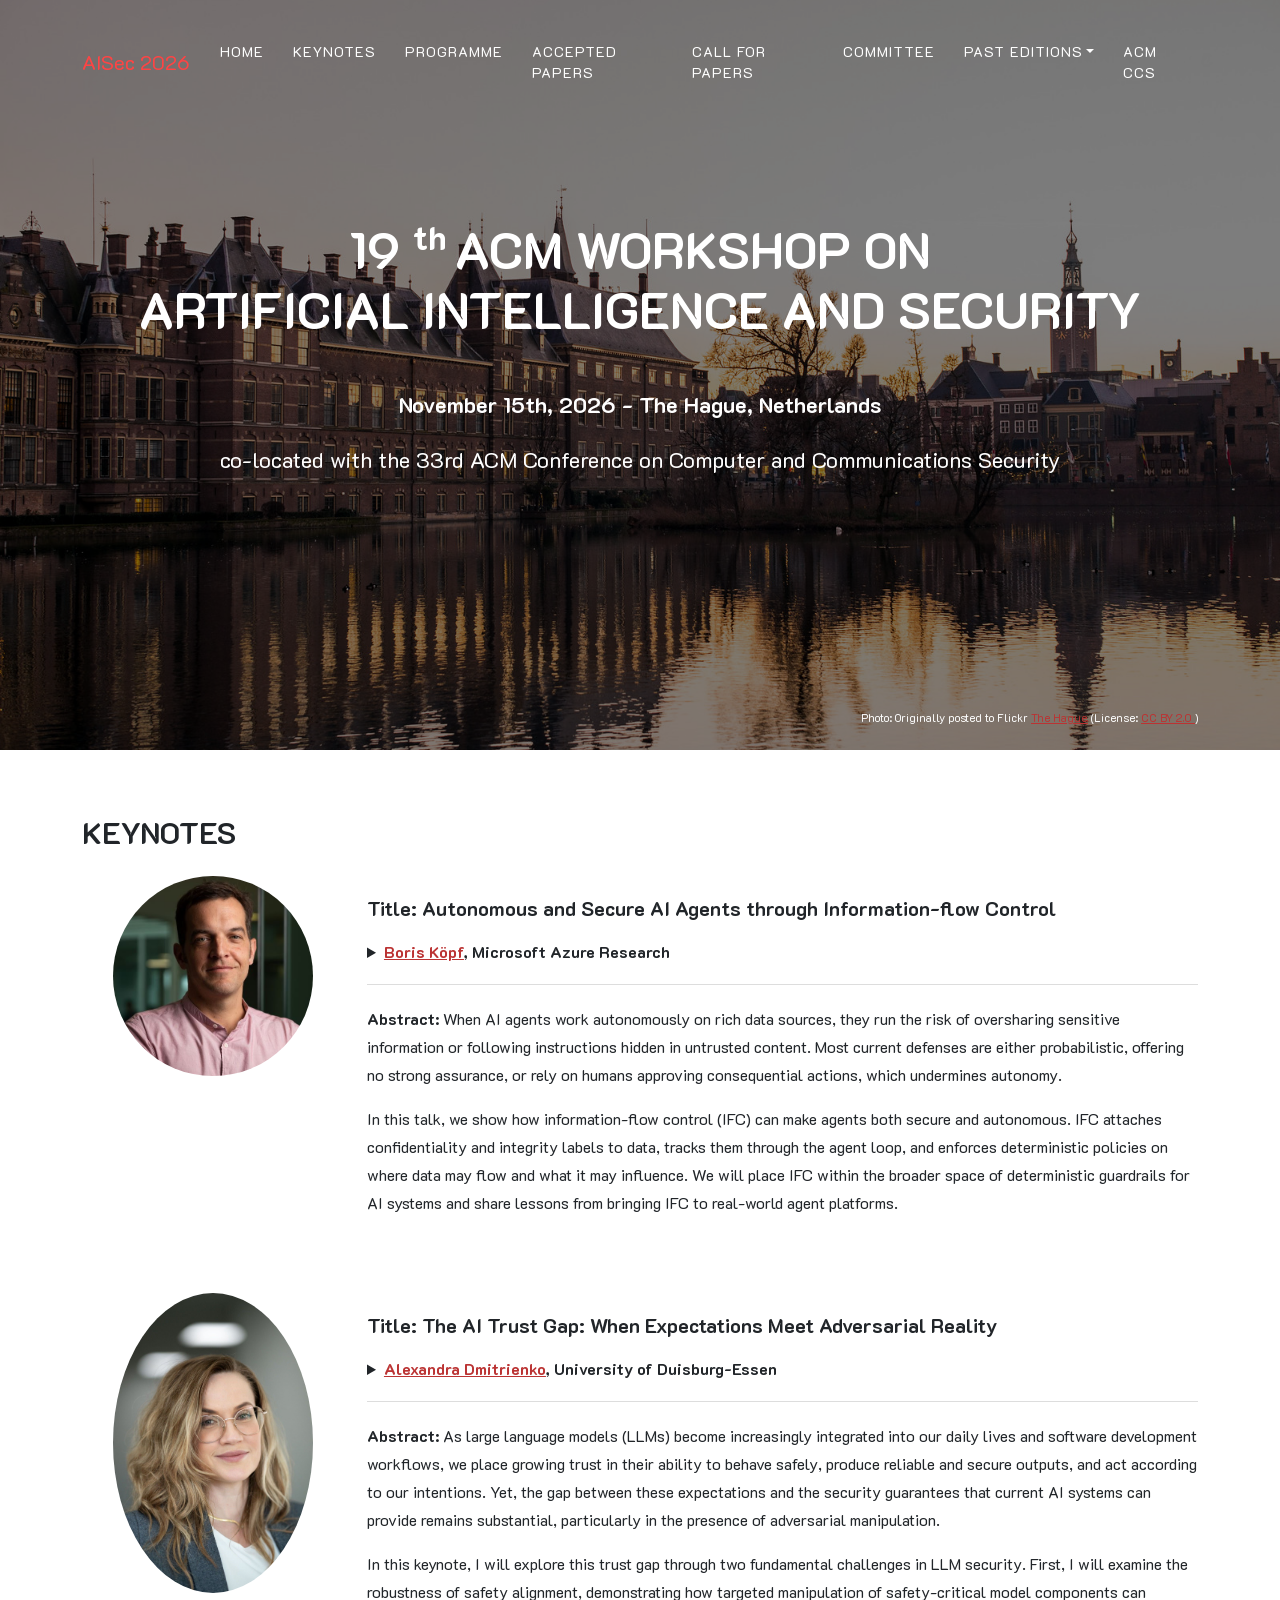
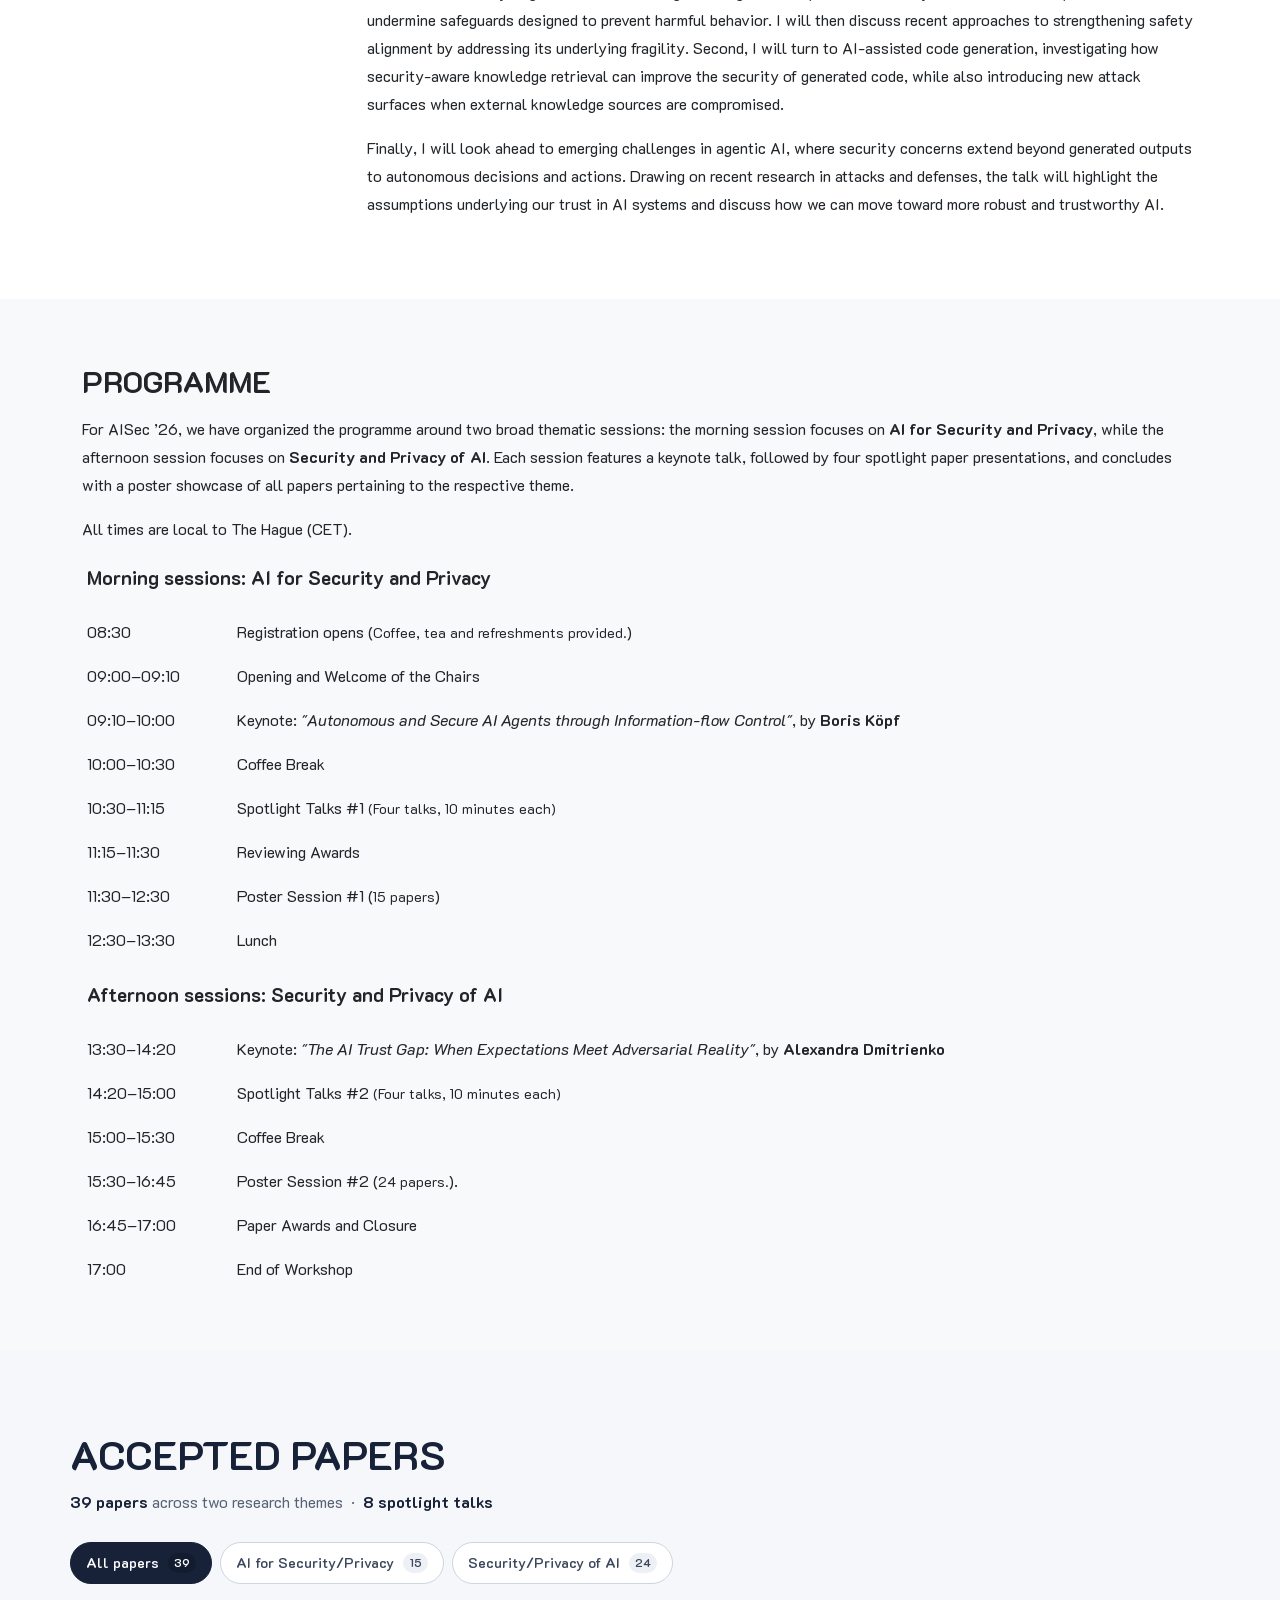
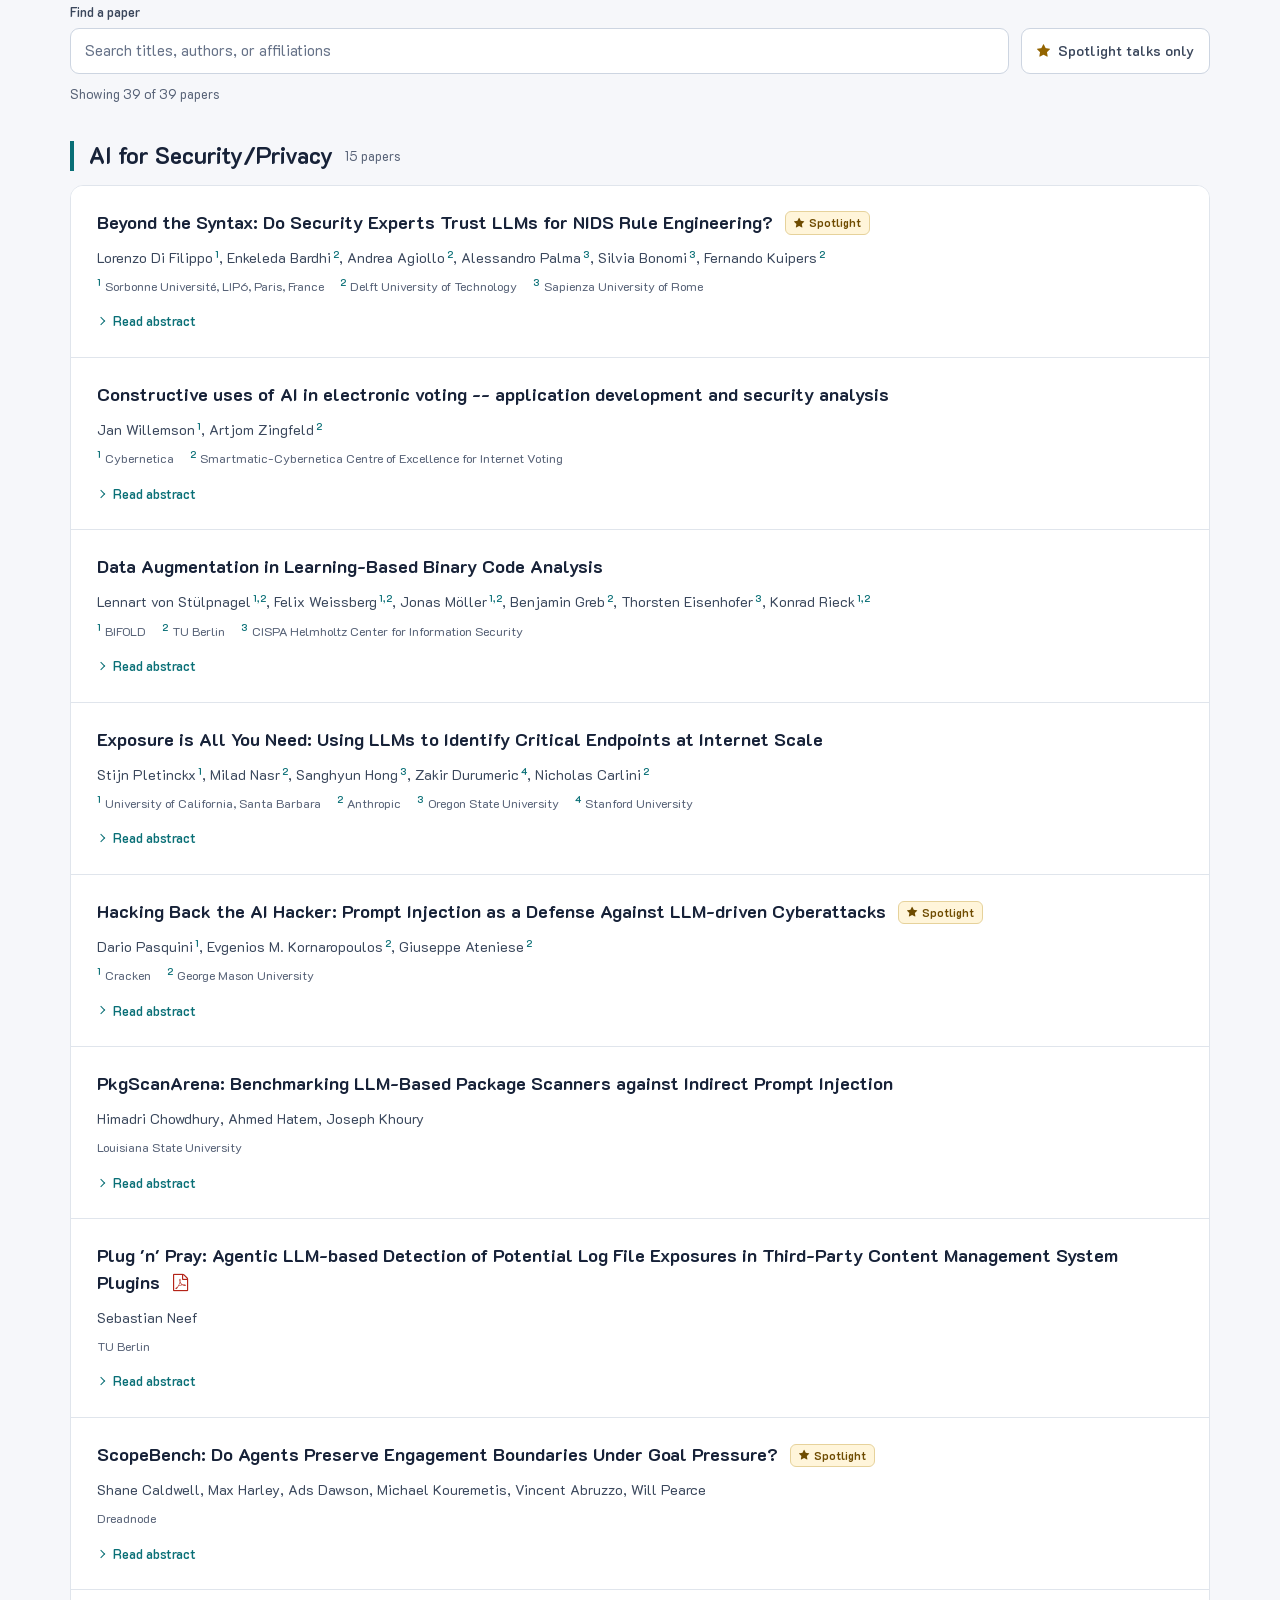
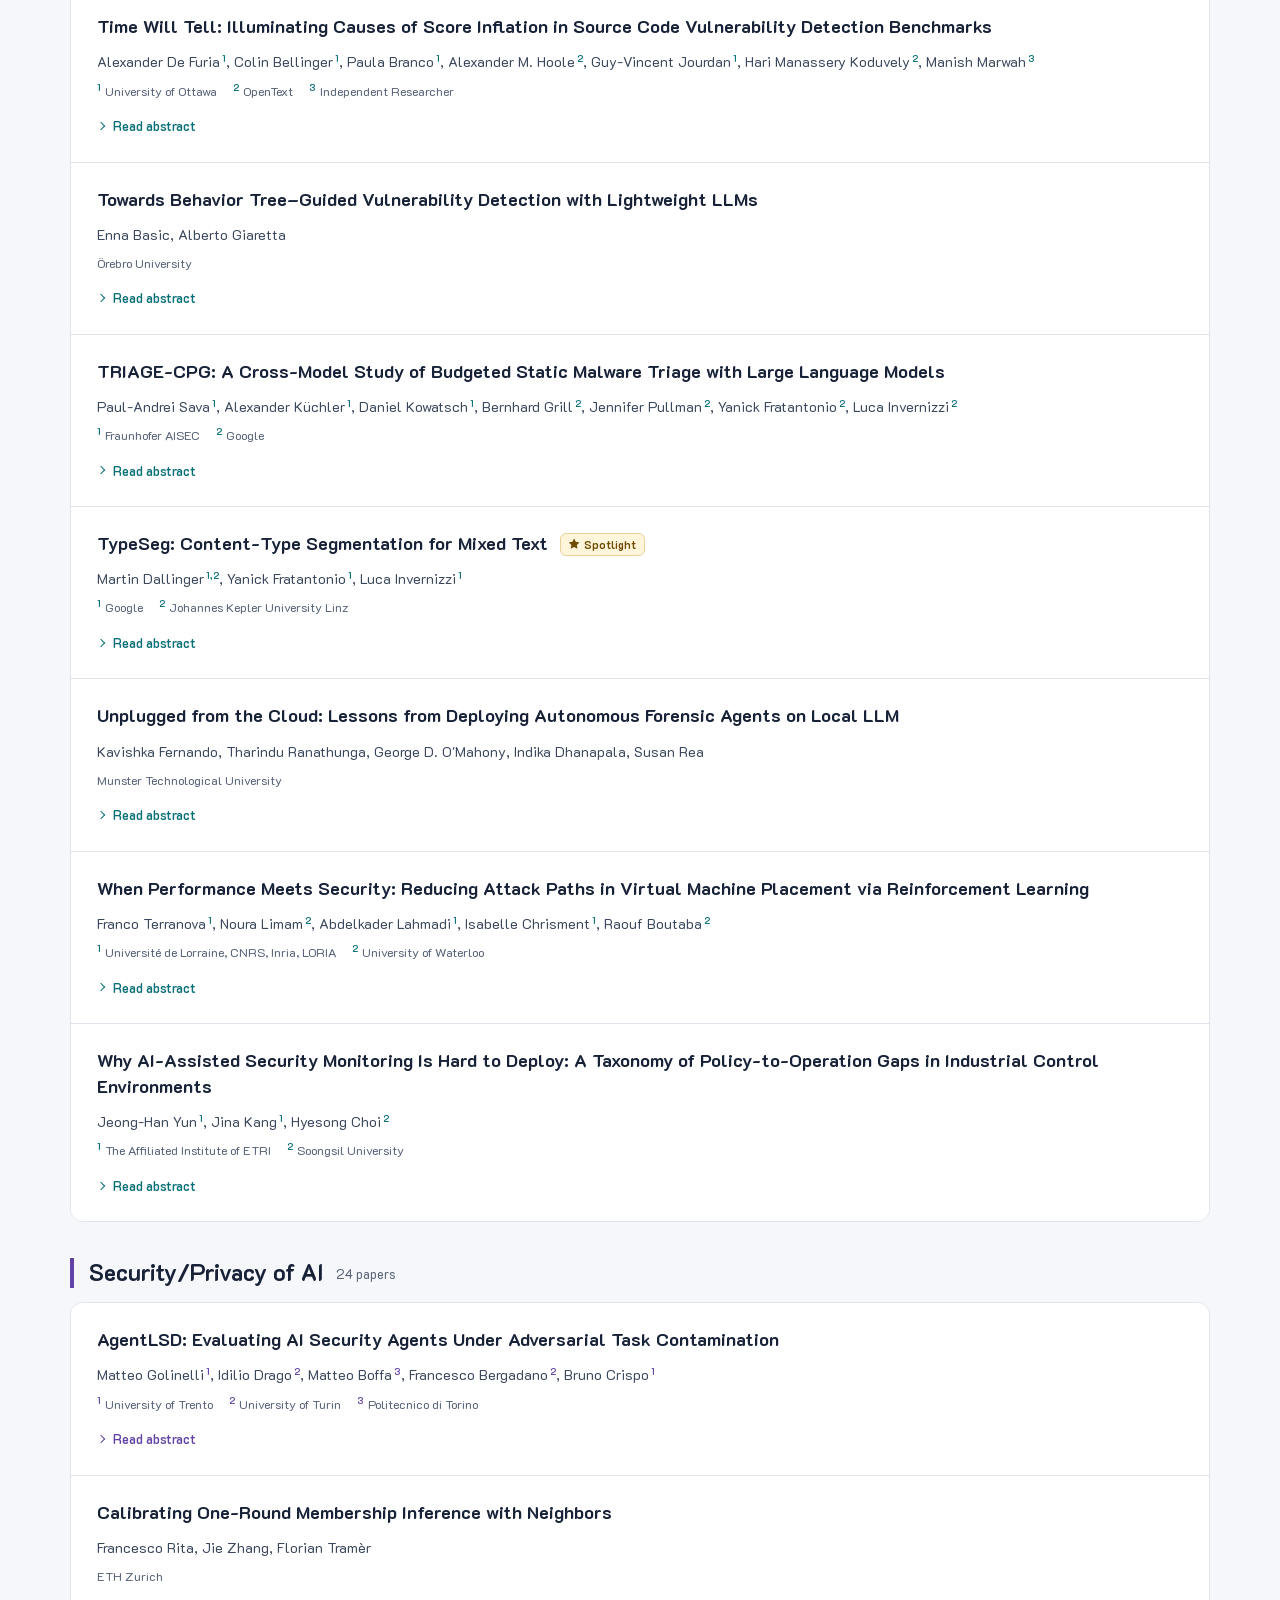
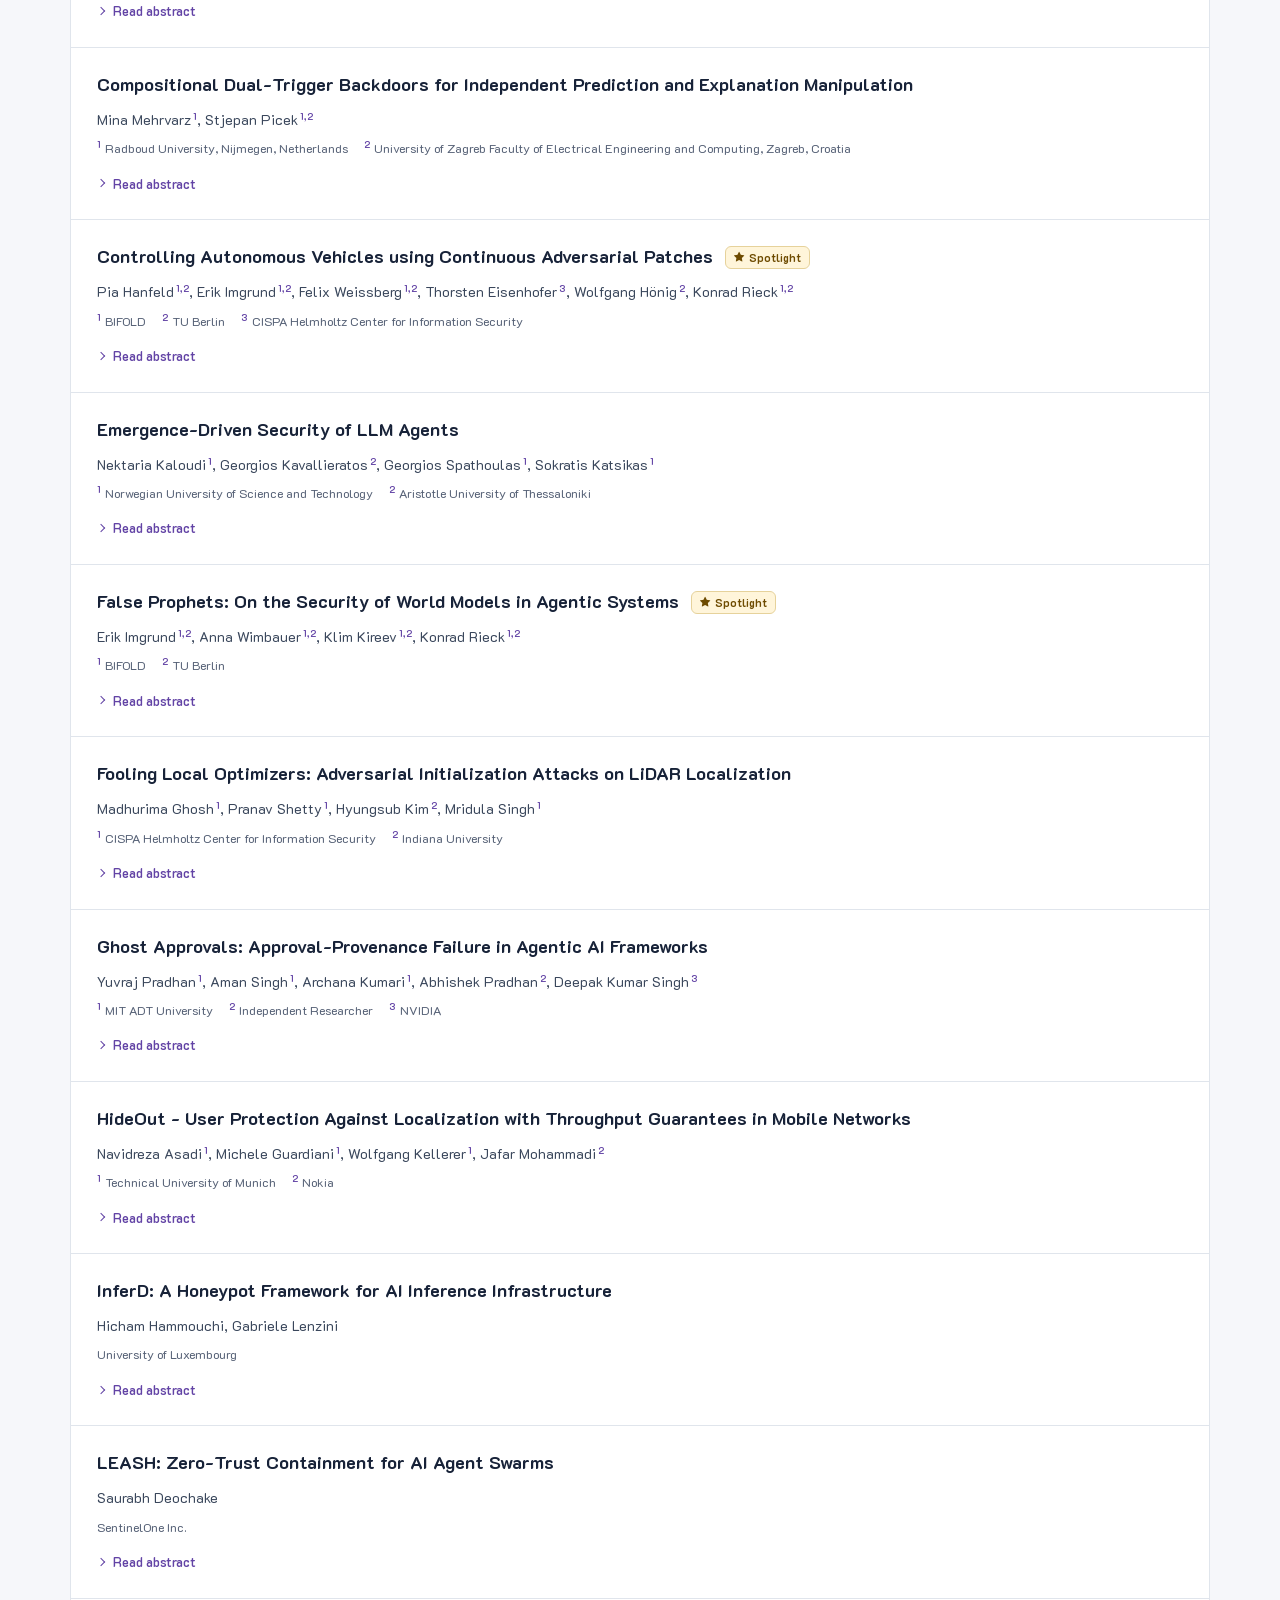
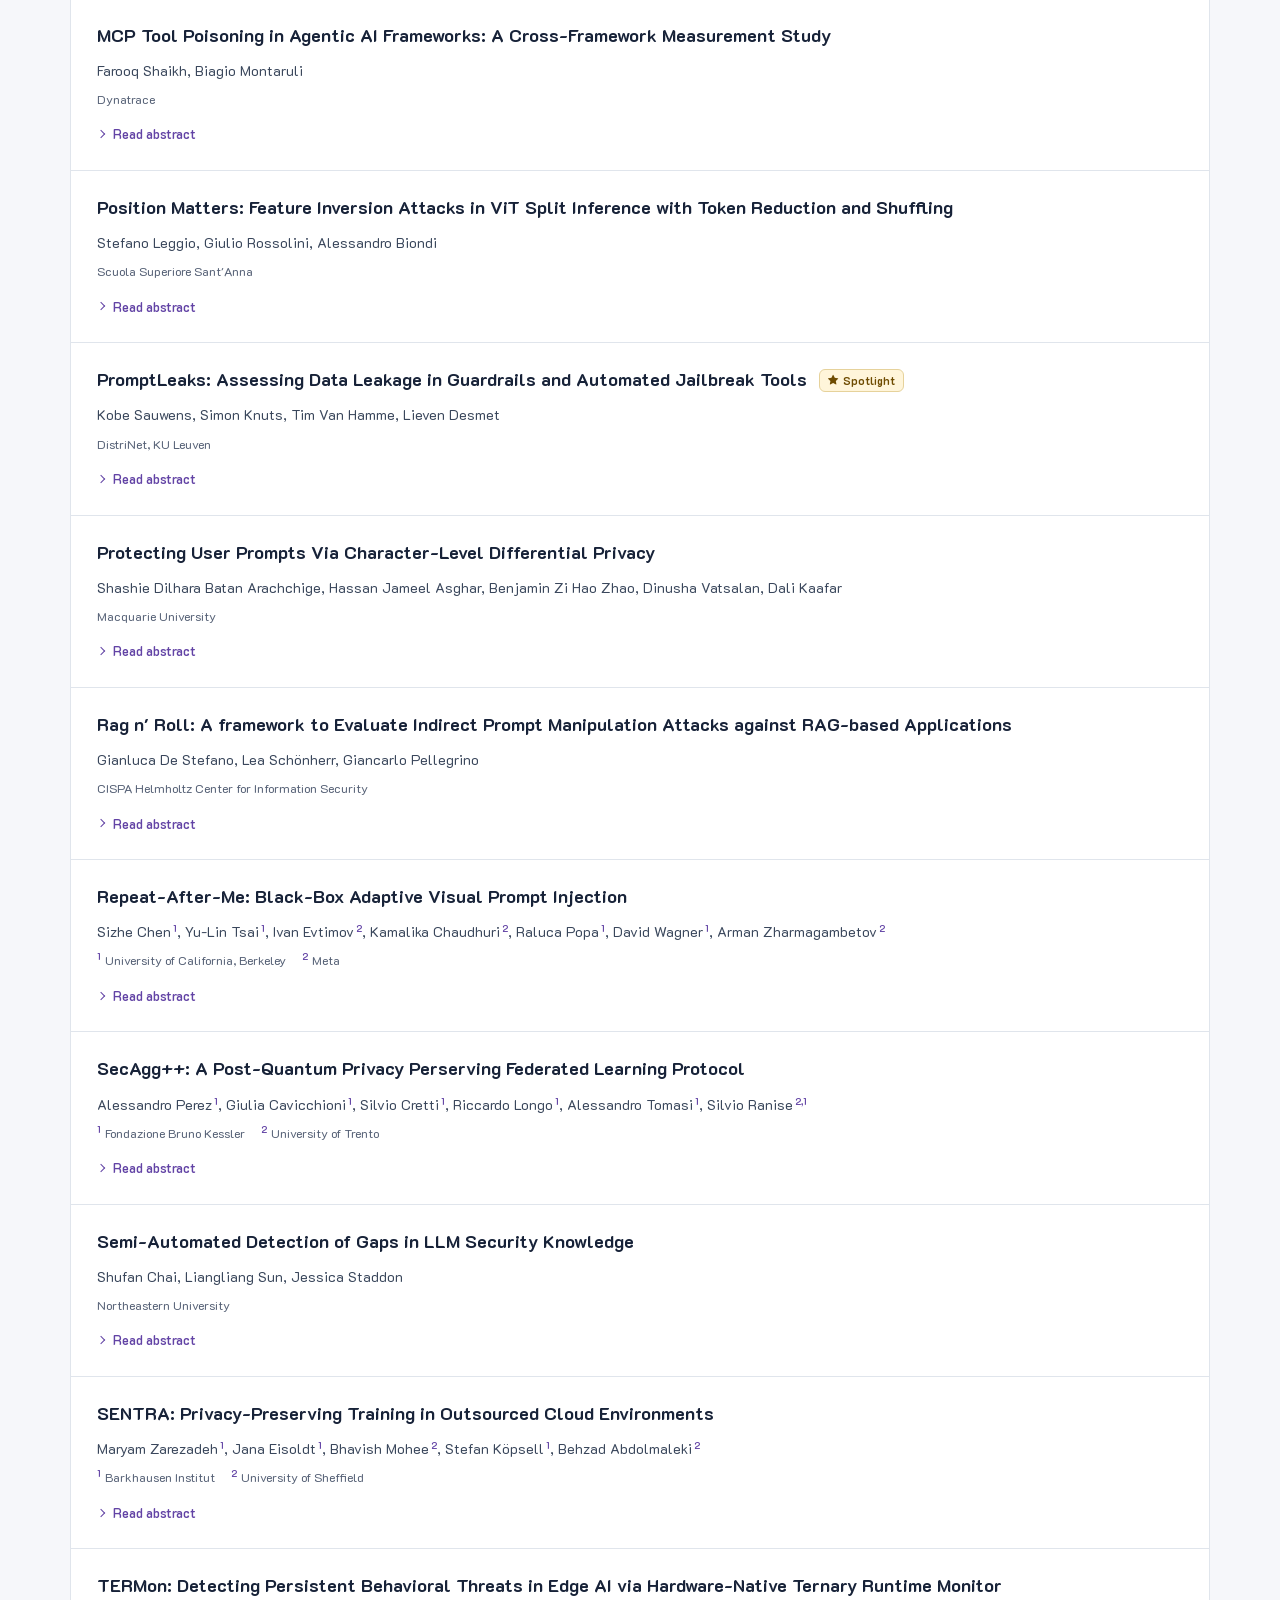
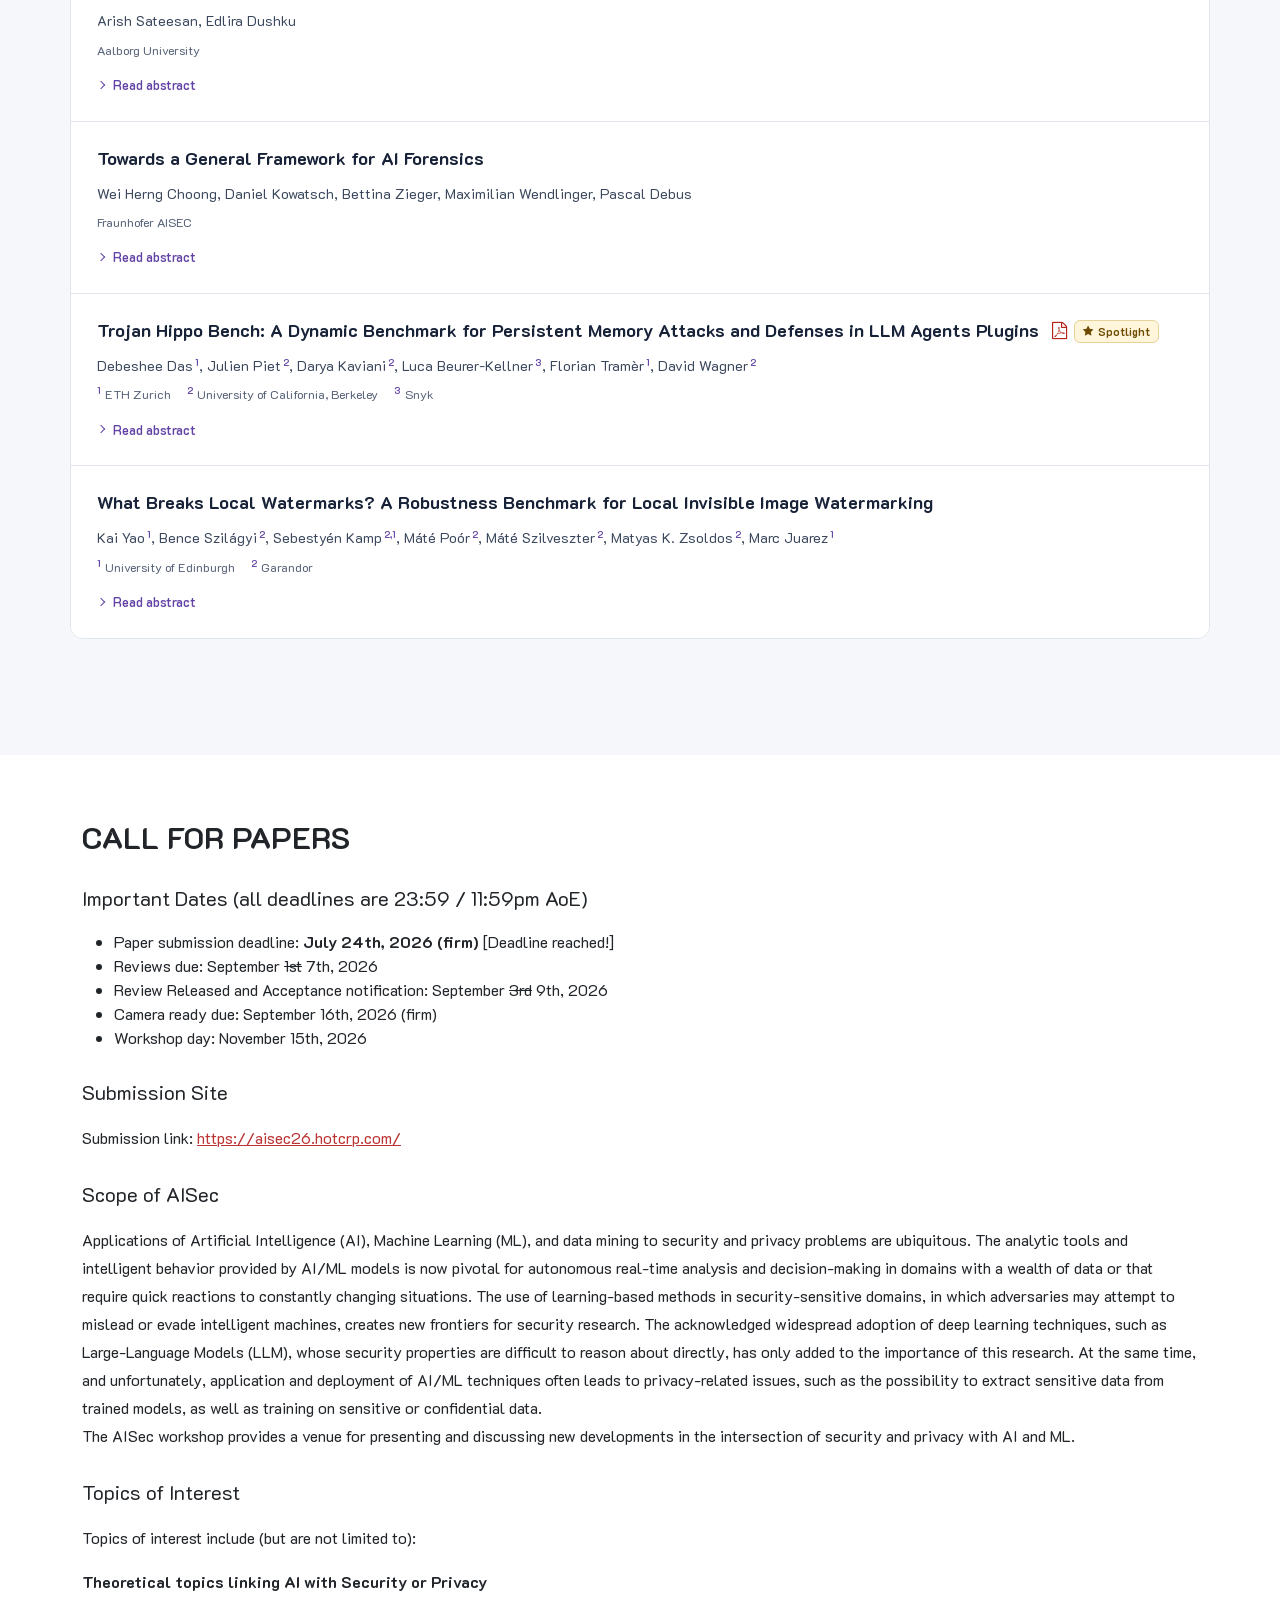
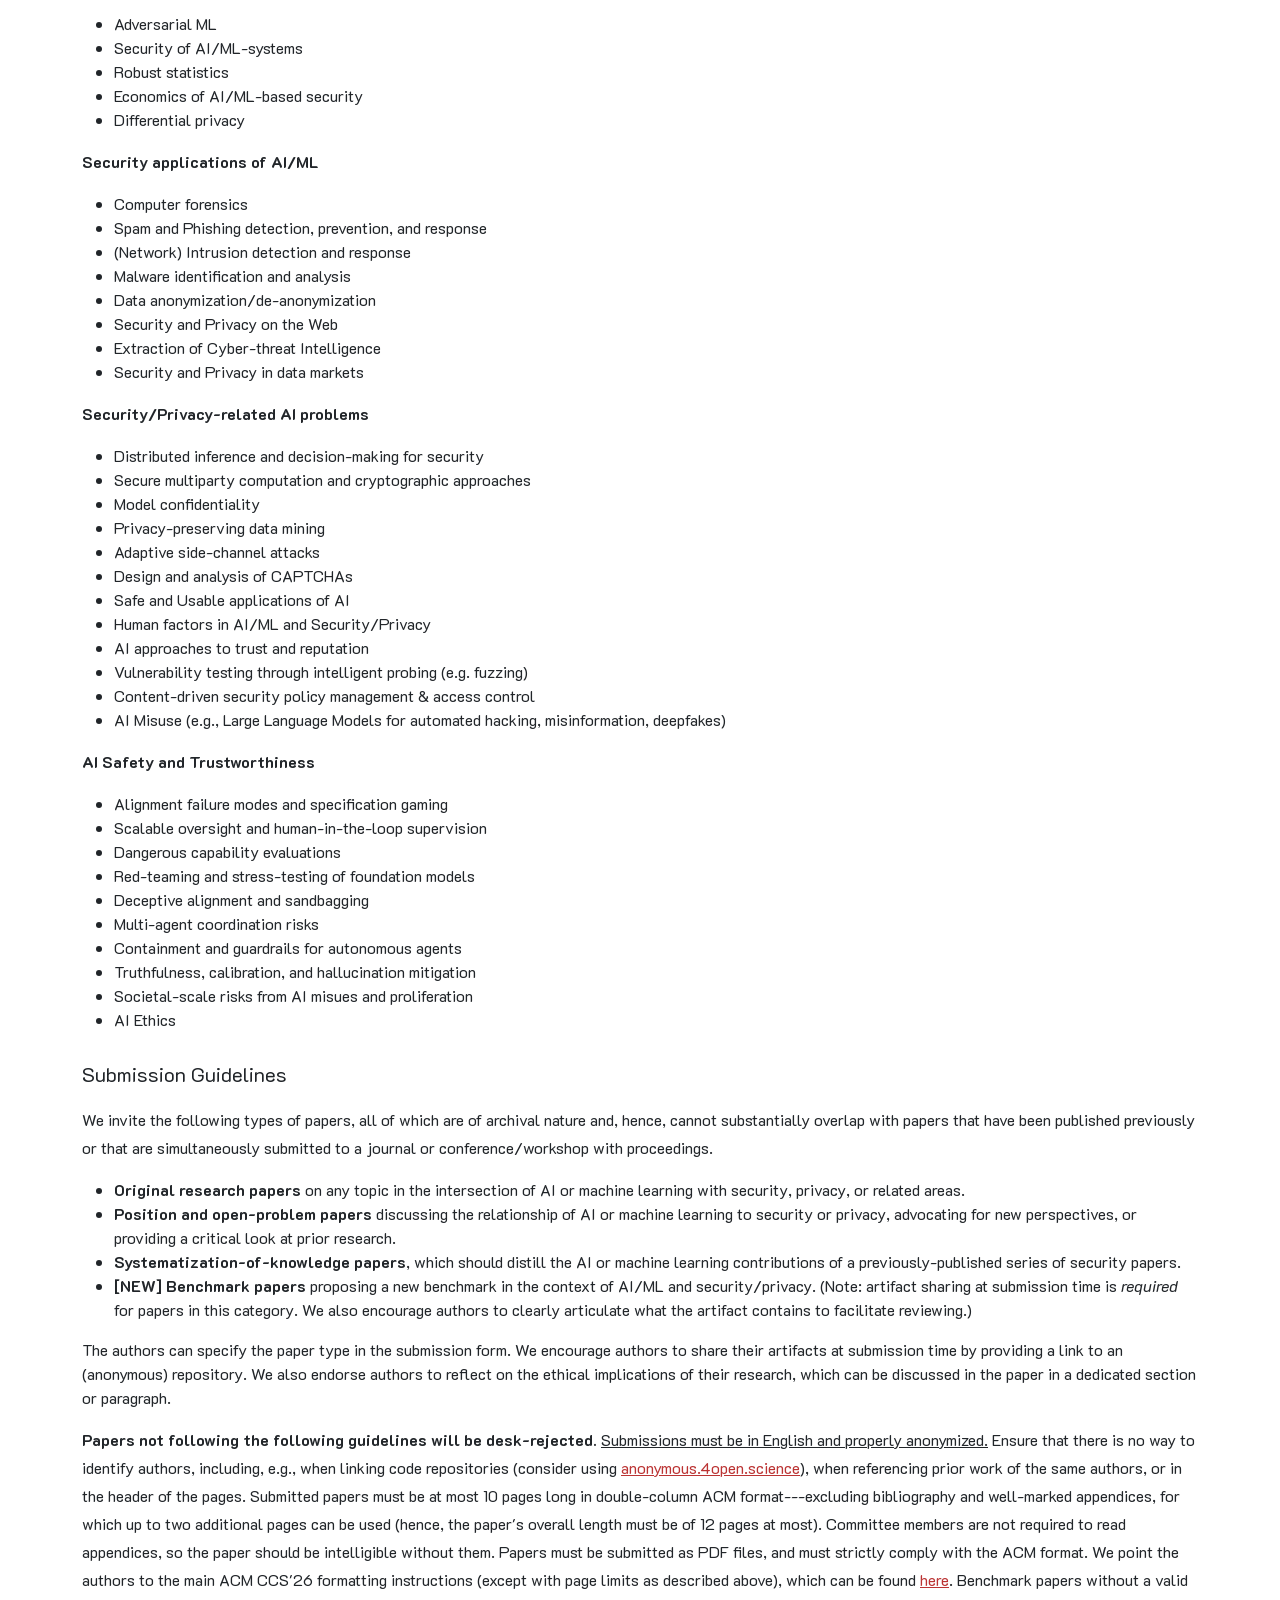
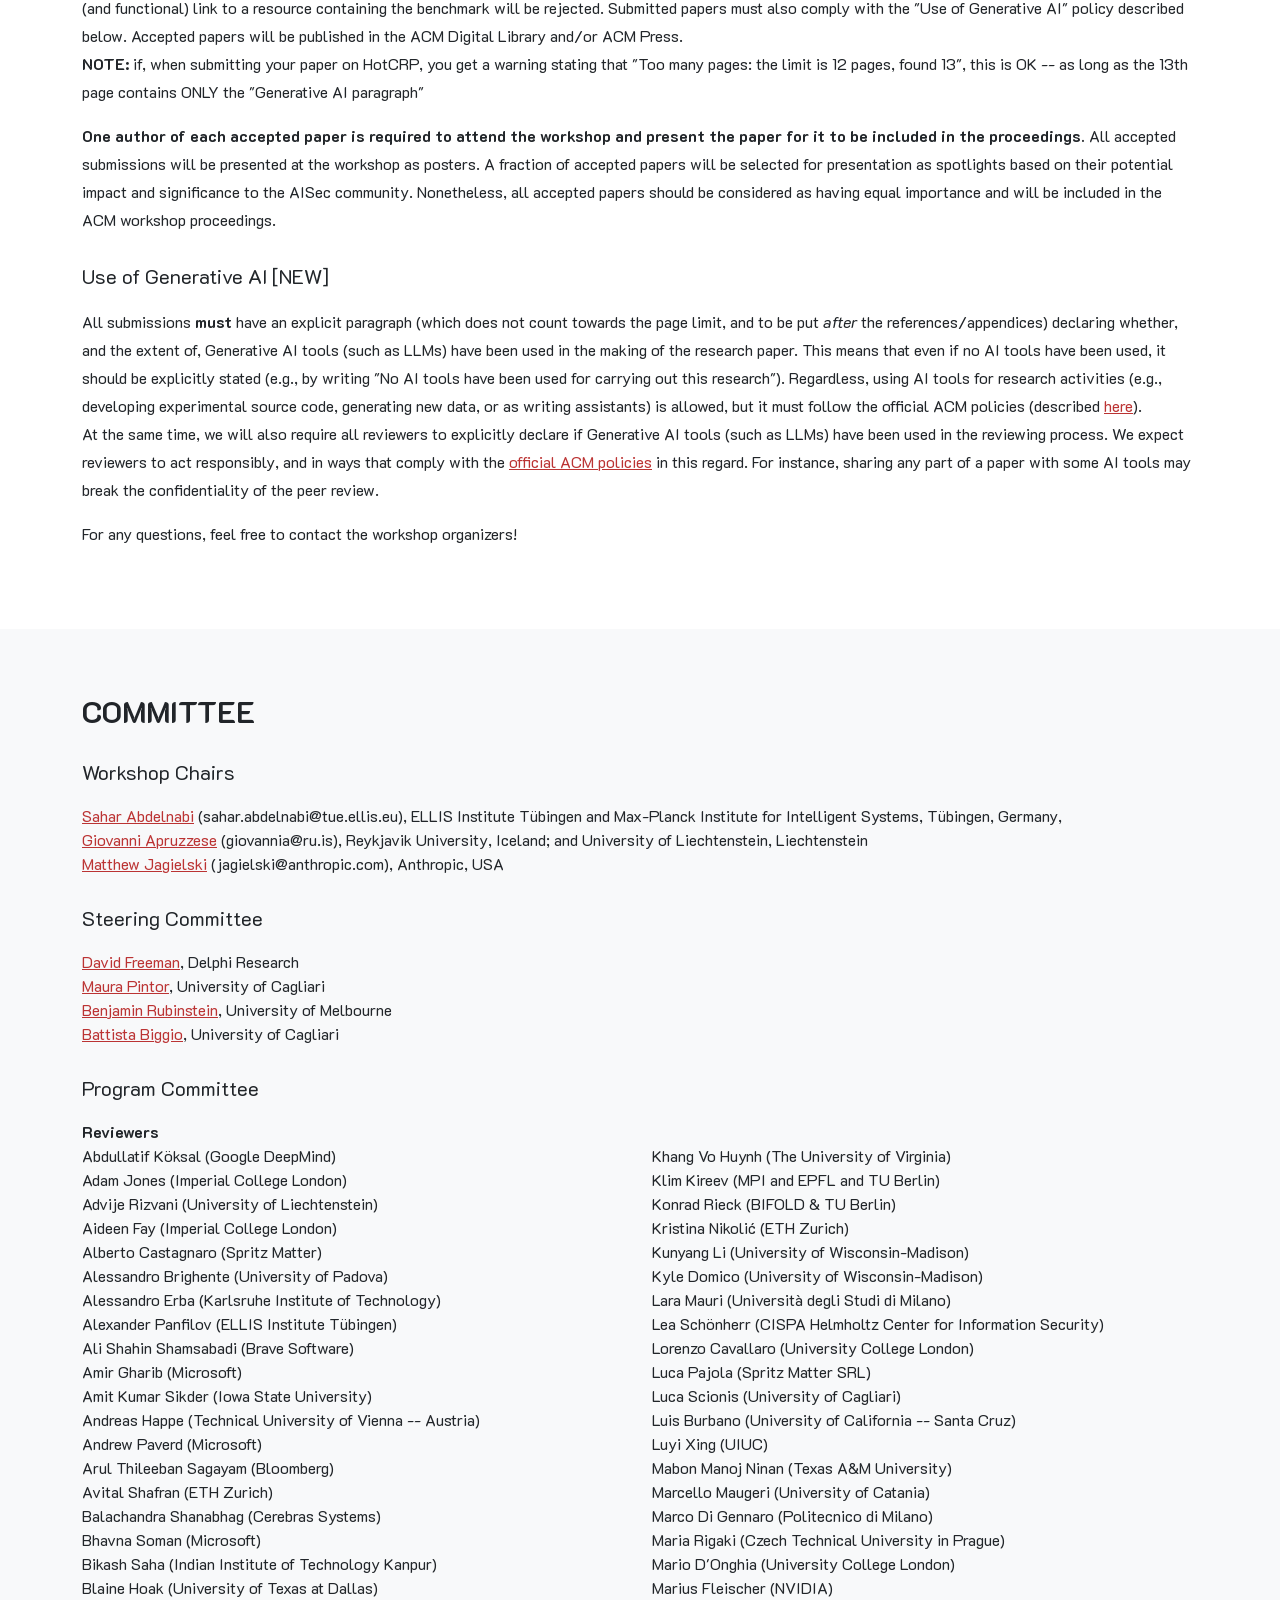
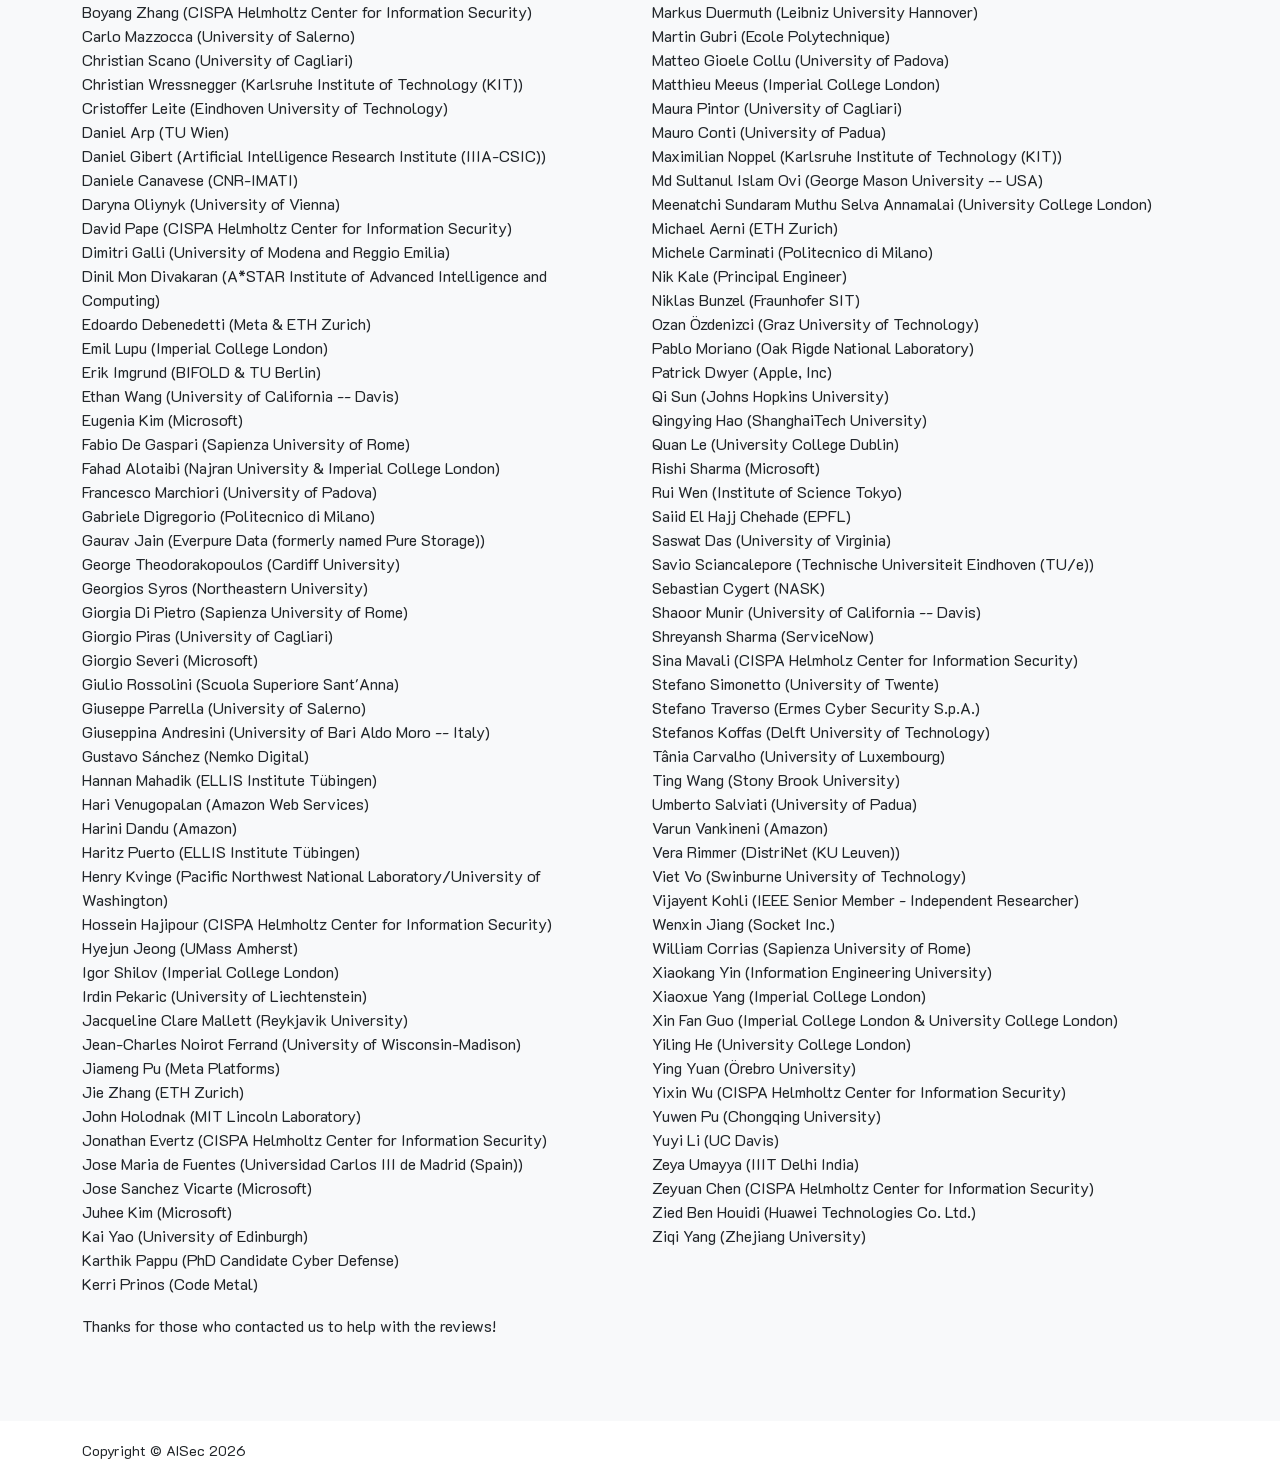
==== commit 84910207: "preprints, affiliations" ====
--- a/index.html
+++ b/index.html
@@ -710,7 +710,7 @@
                                     <li>Juhee Kim (Microsoft)</li>
                                     <li>Kai Yao (University of Edinburgh)</li>
                                     <li>Karthik Pappu (PhD Candidate Cyber Defense)</li>
-                                    <li>Kerri Prinos (Washington University in St. Louis)</li>
+                                    <li>Kerri Prinos (Code Metal)</li>
                                 </ul>
                             </div>
                             <div class="col">
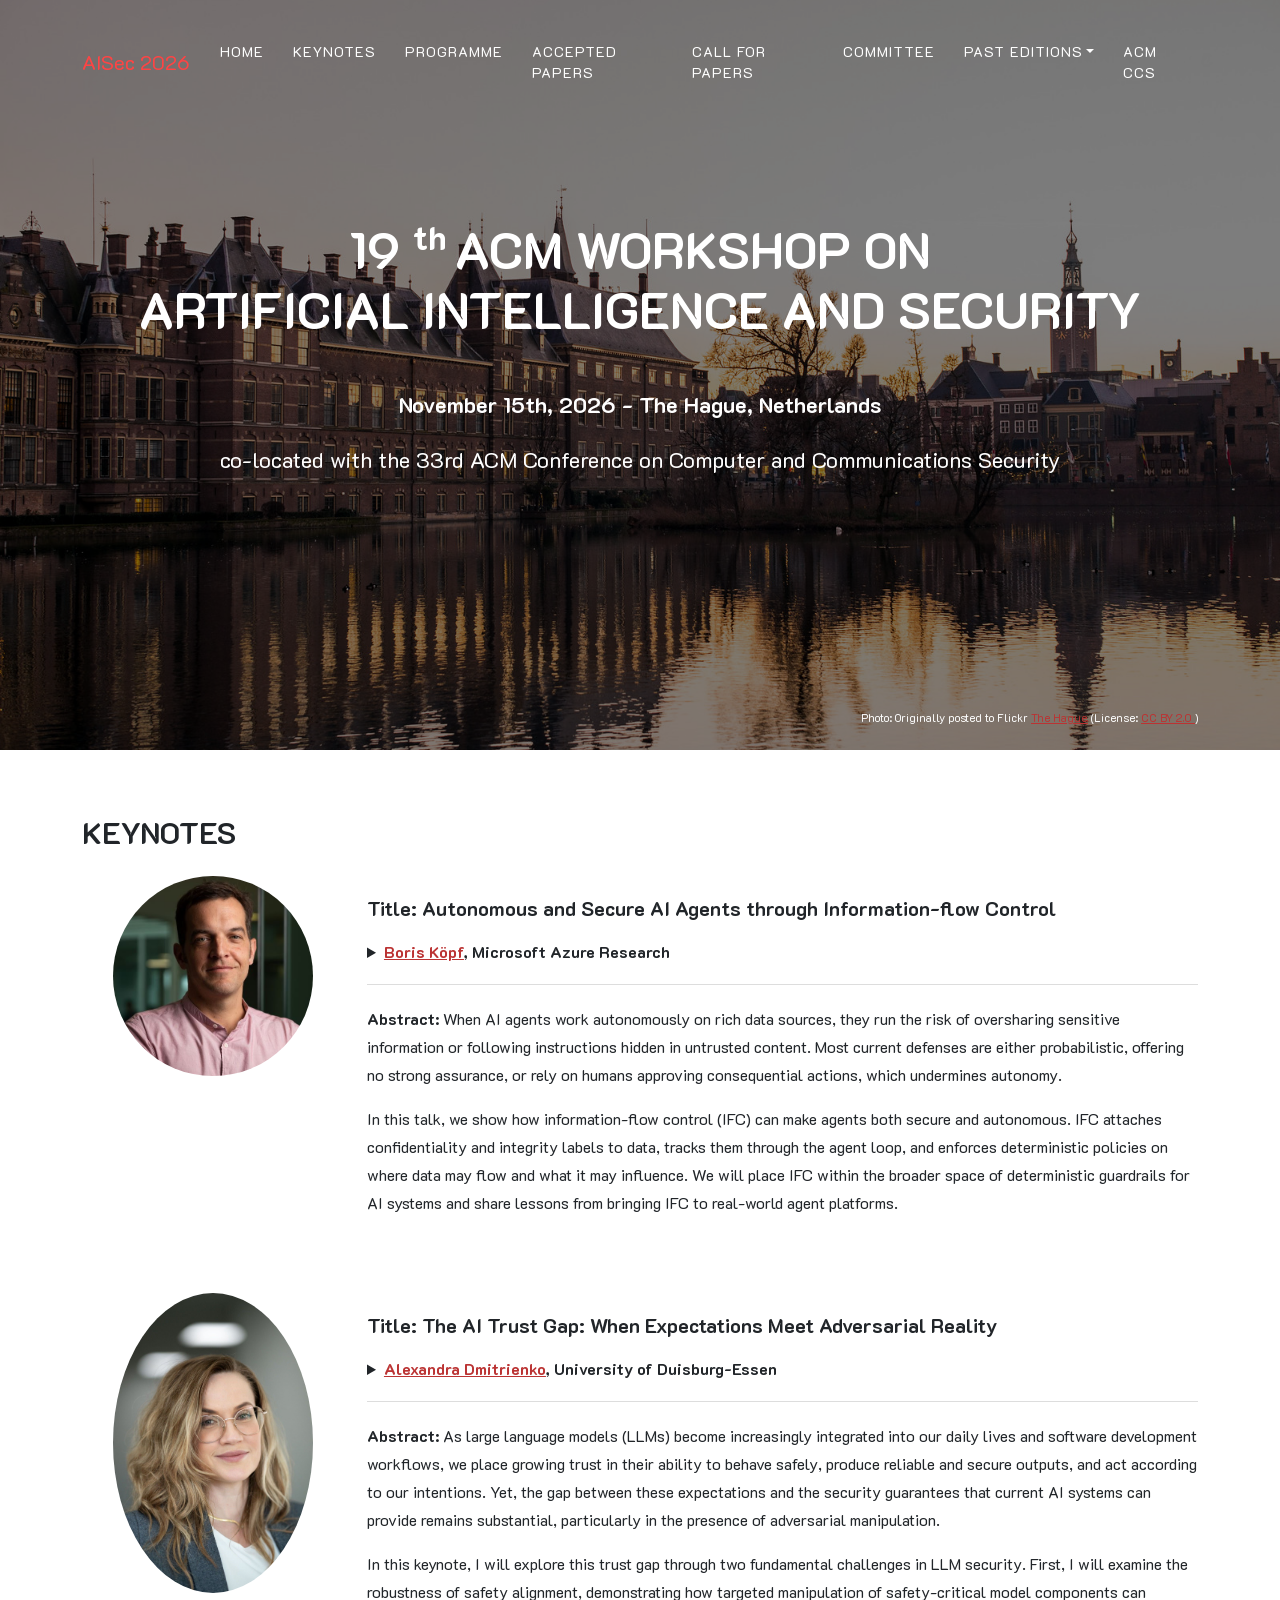
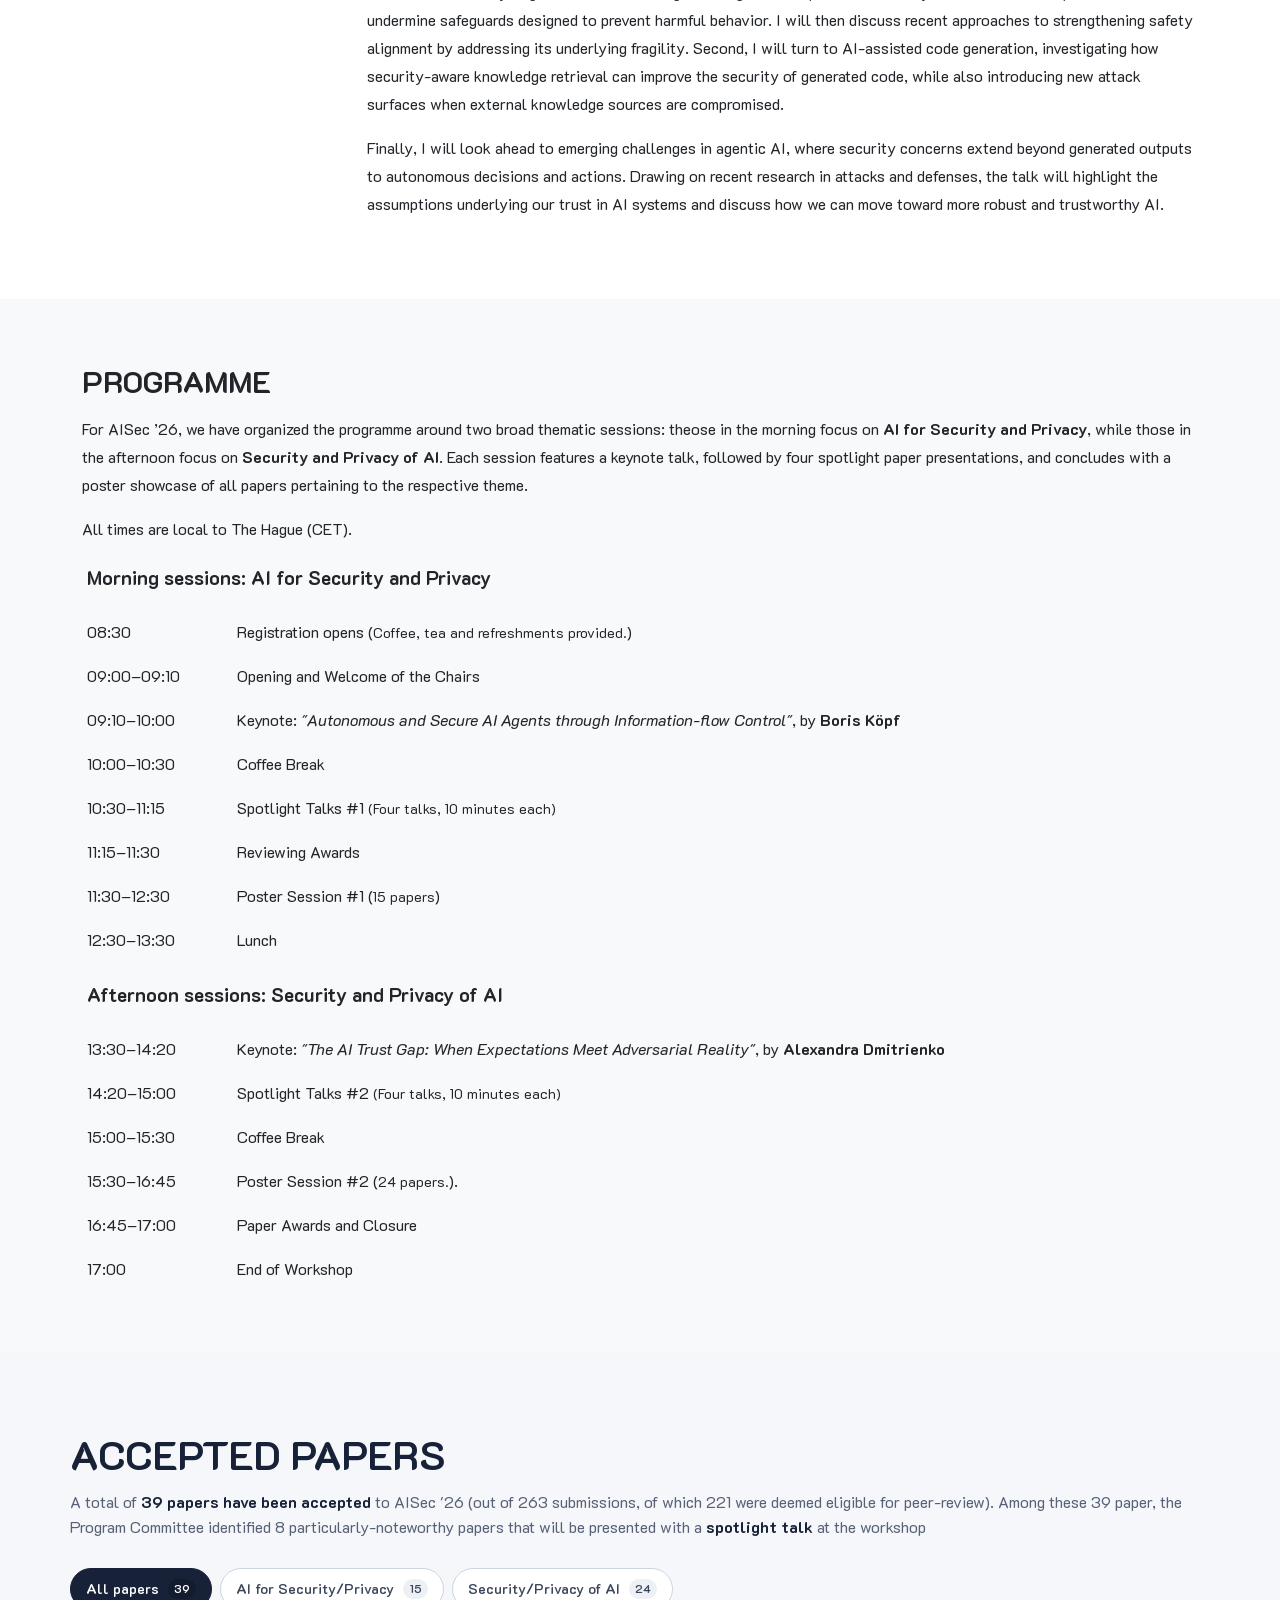
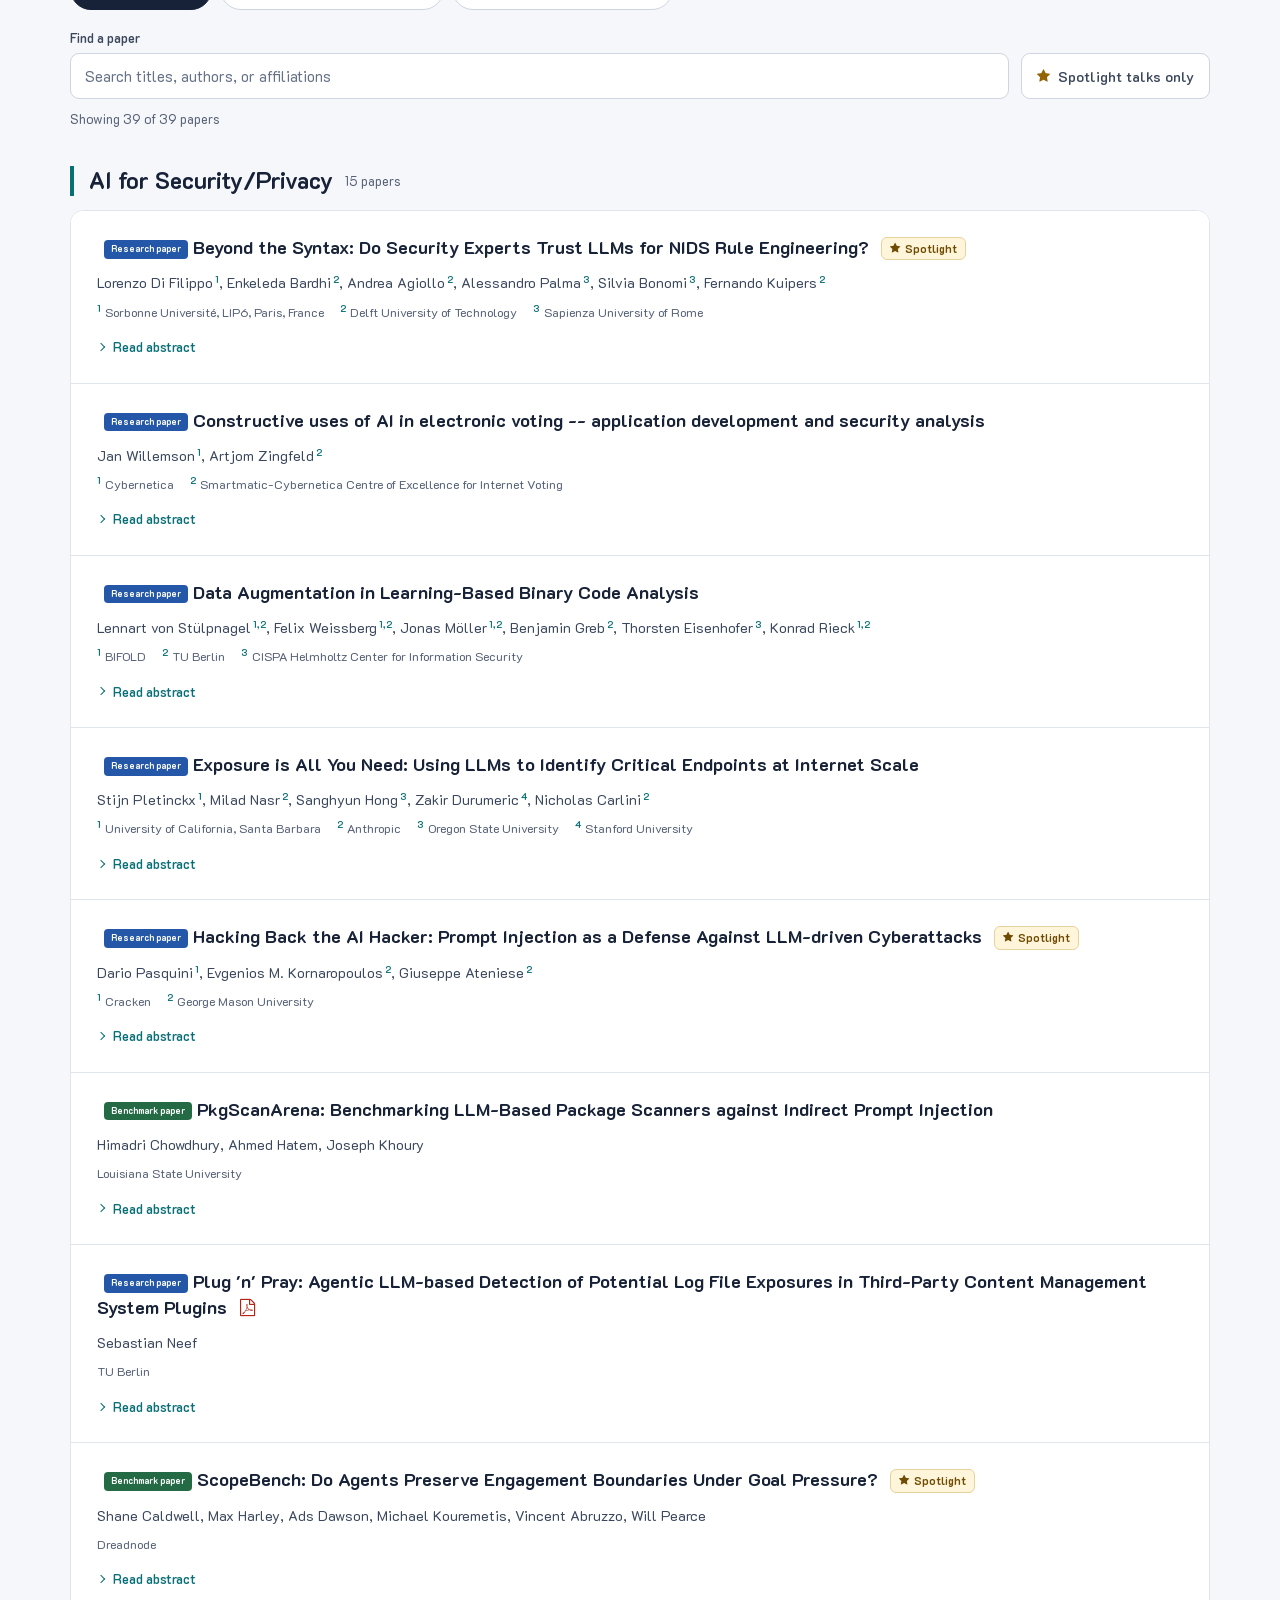
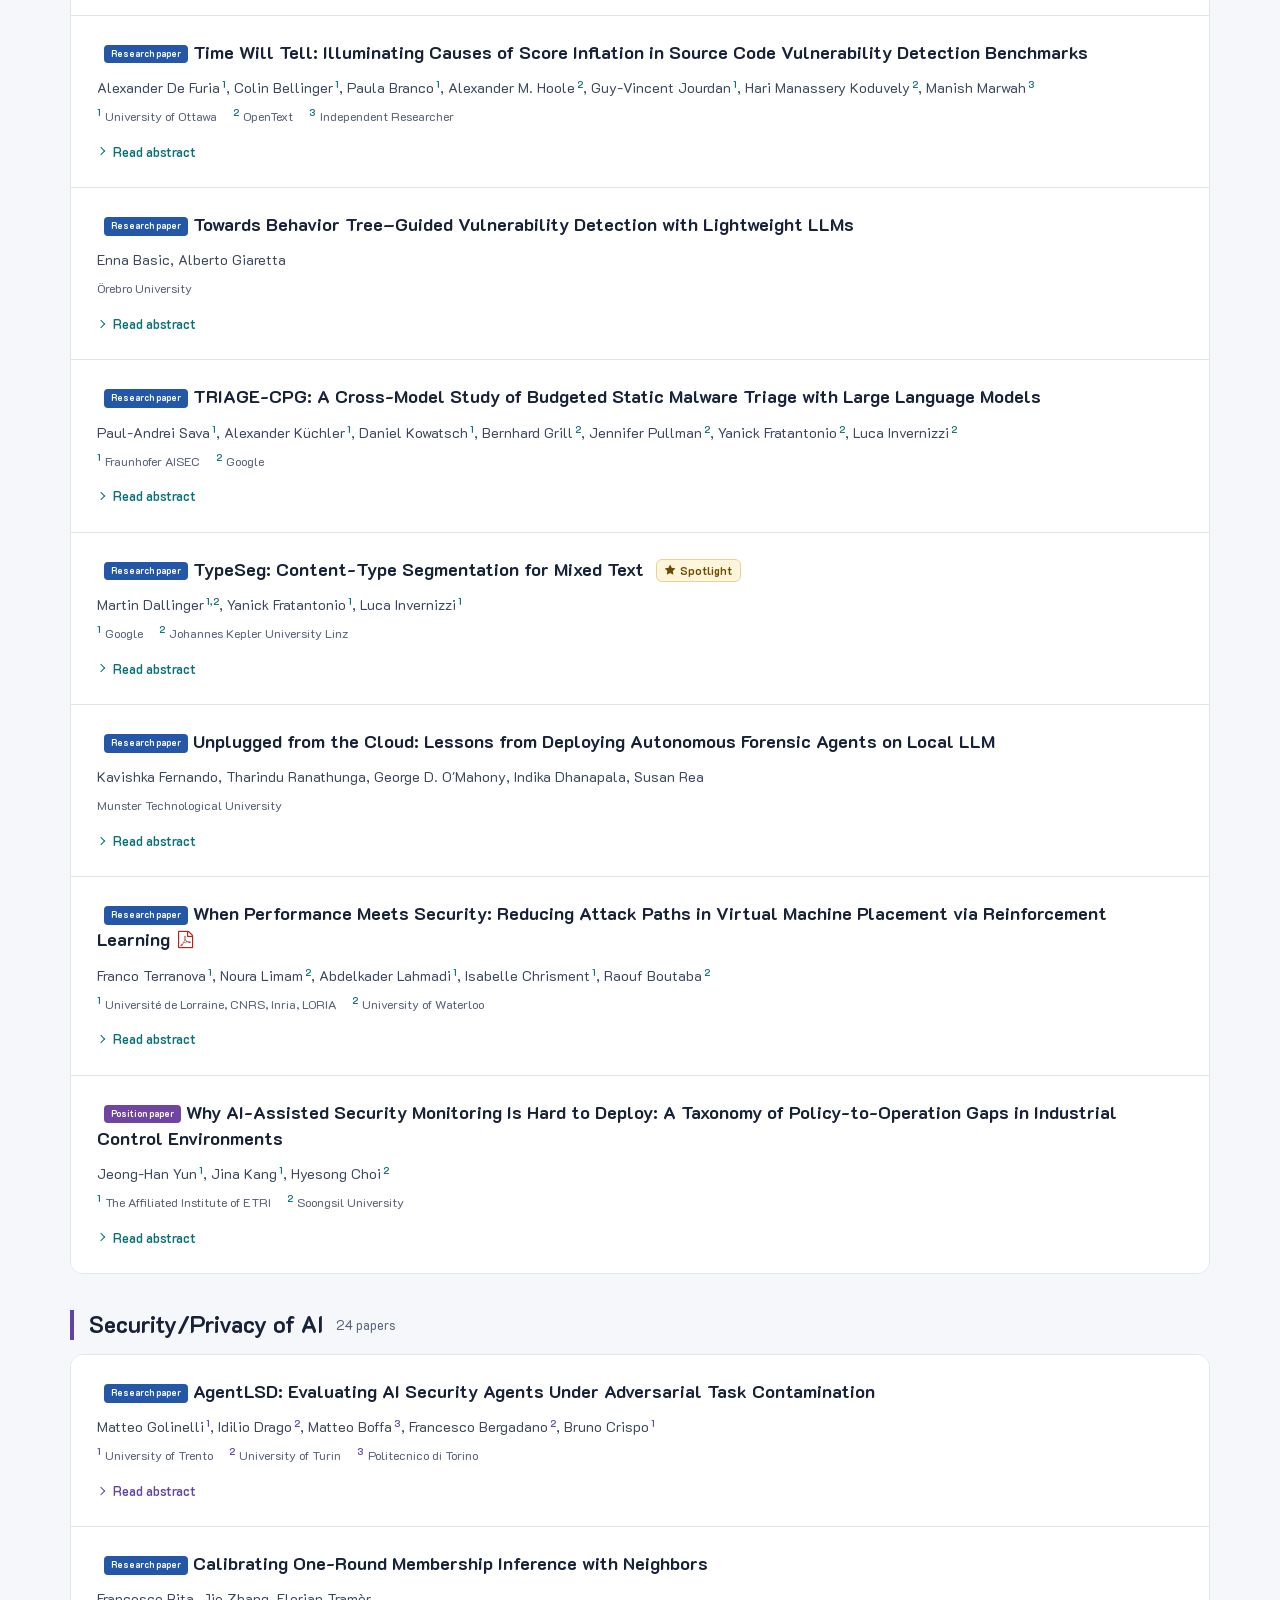
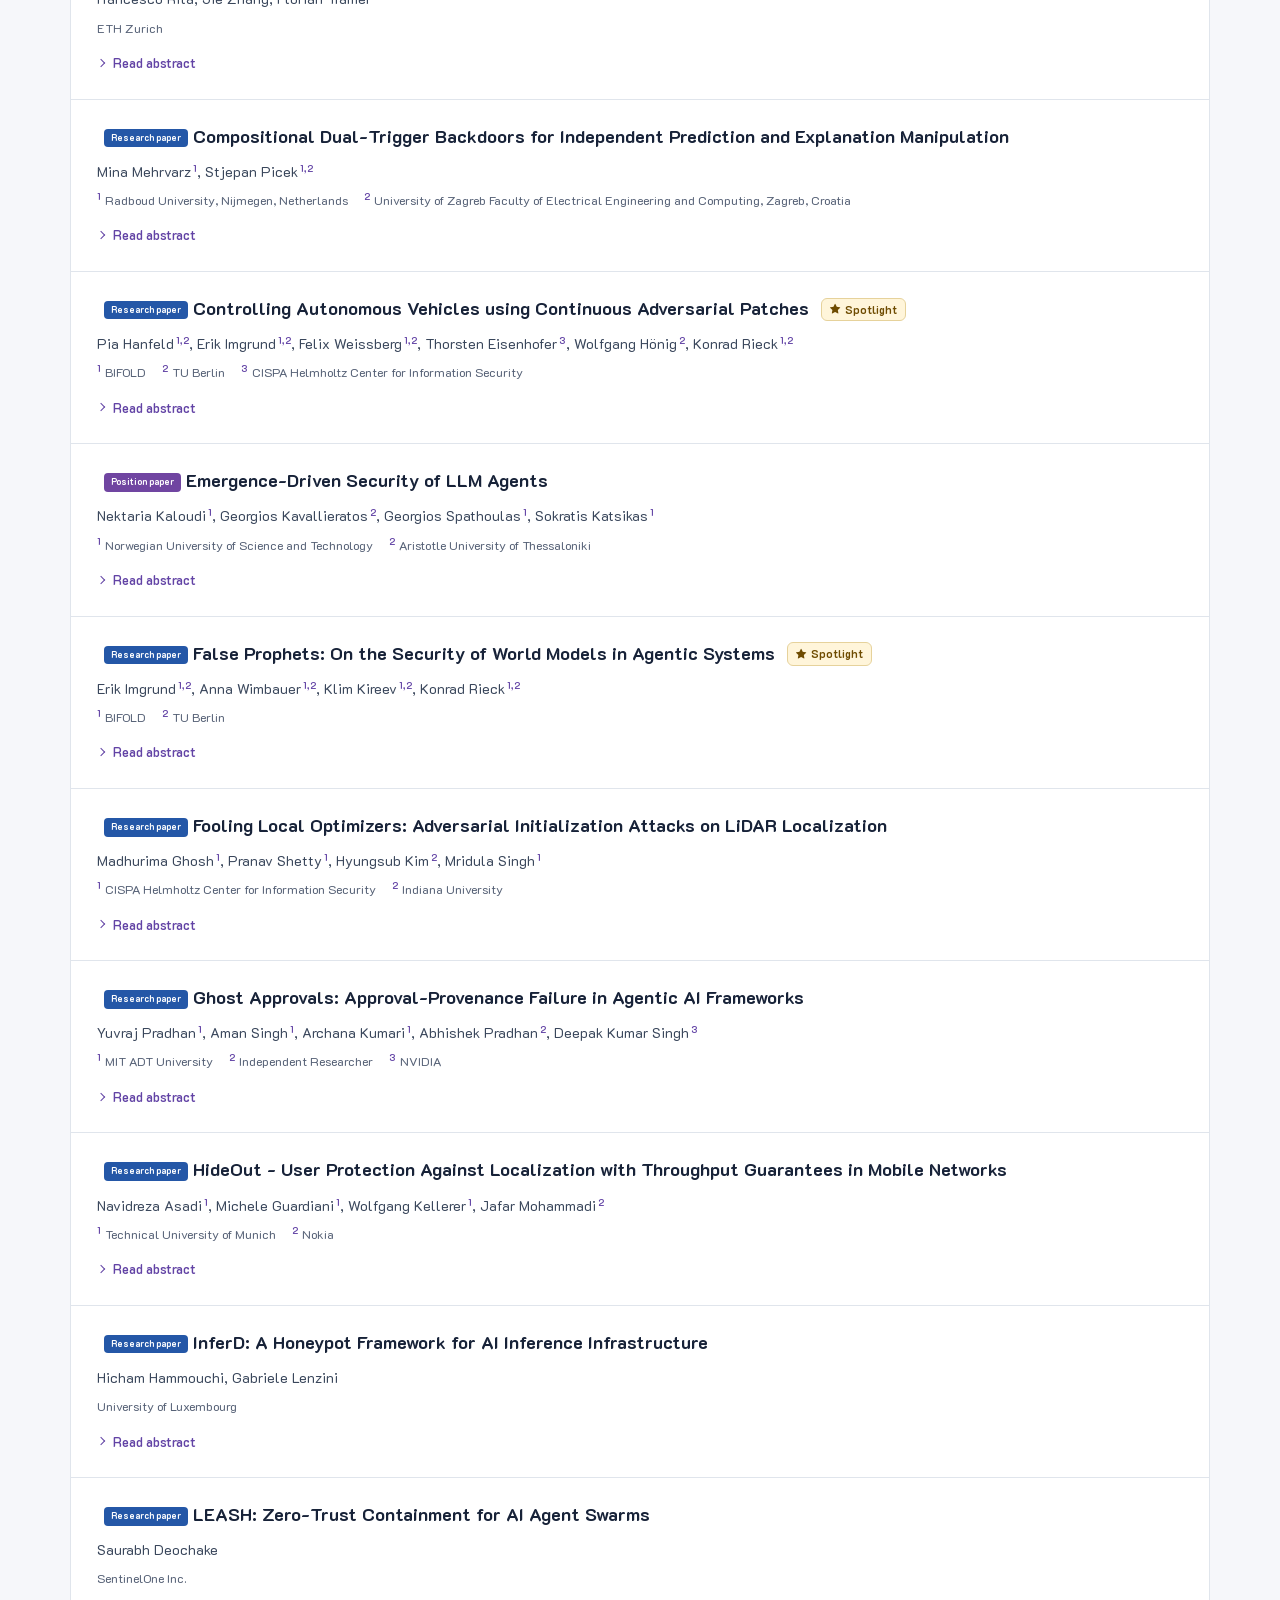
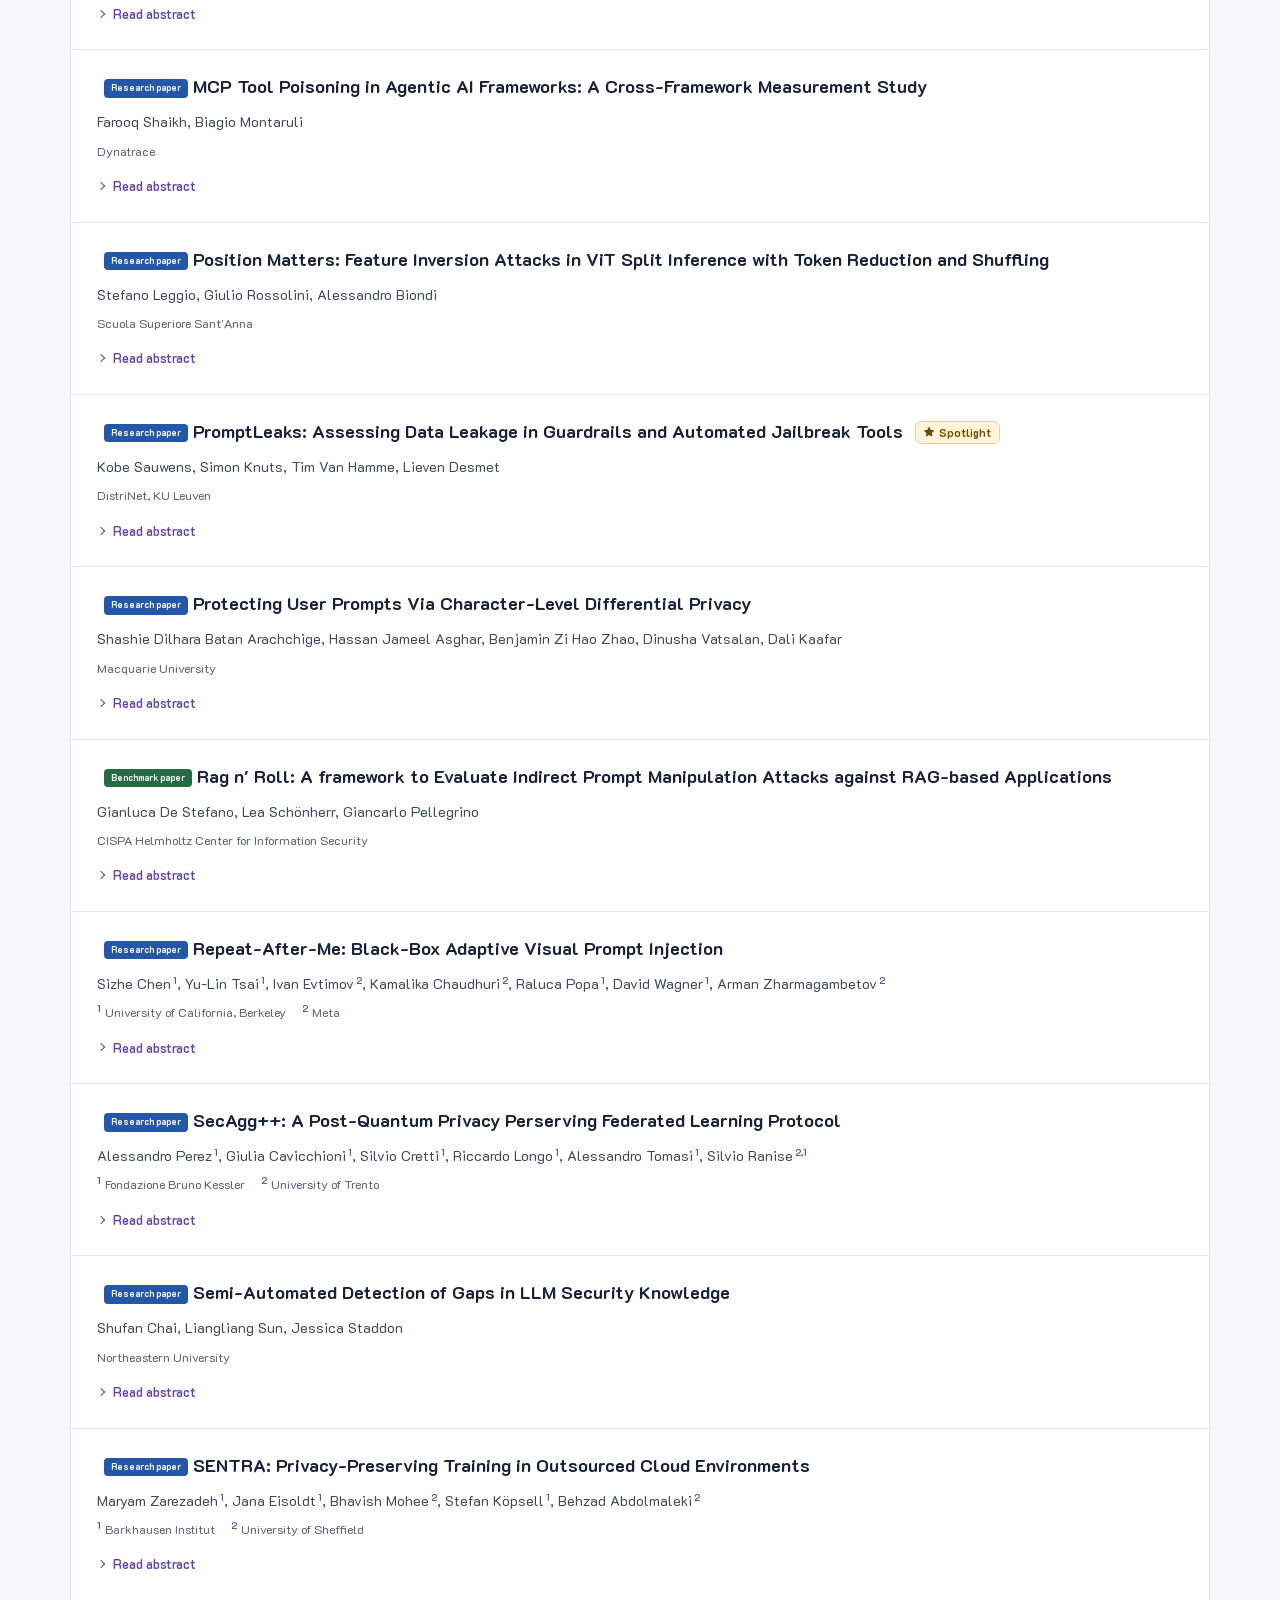
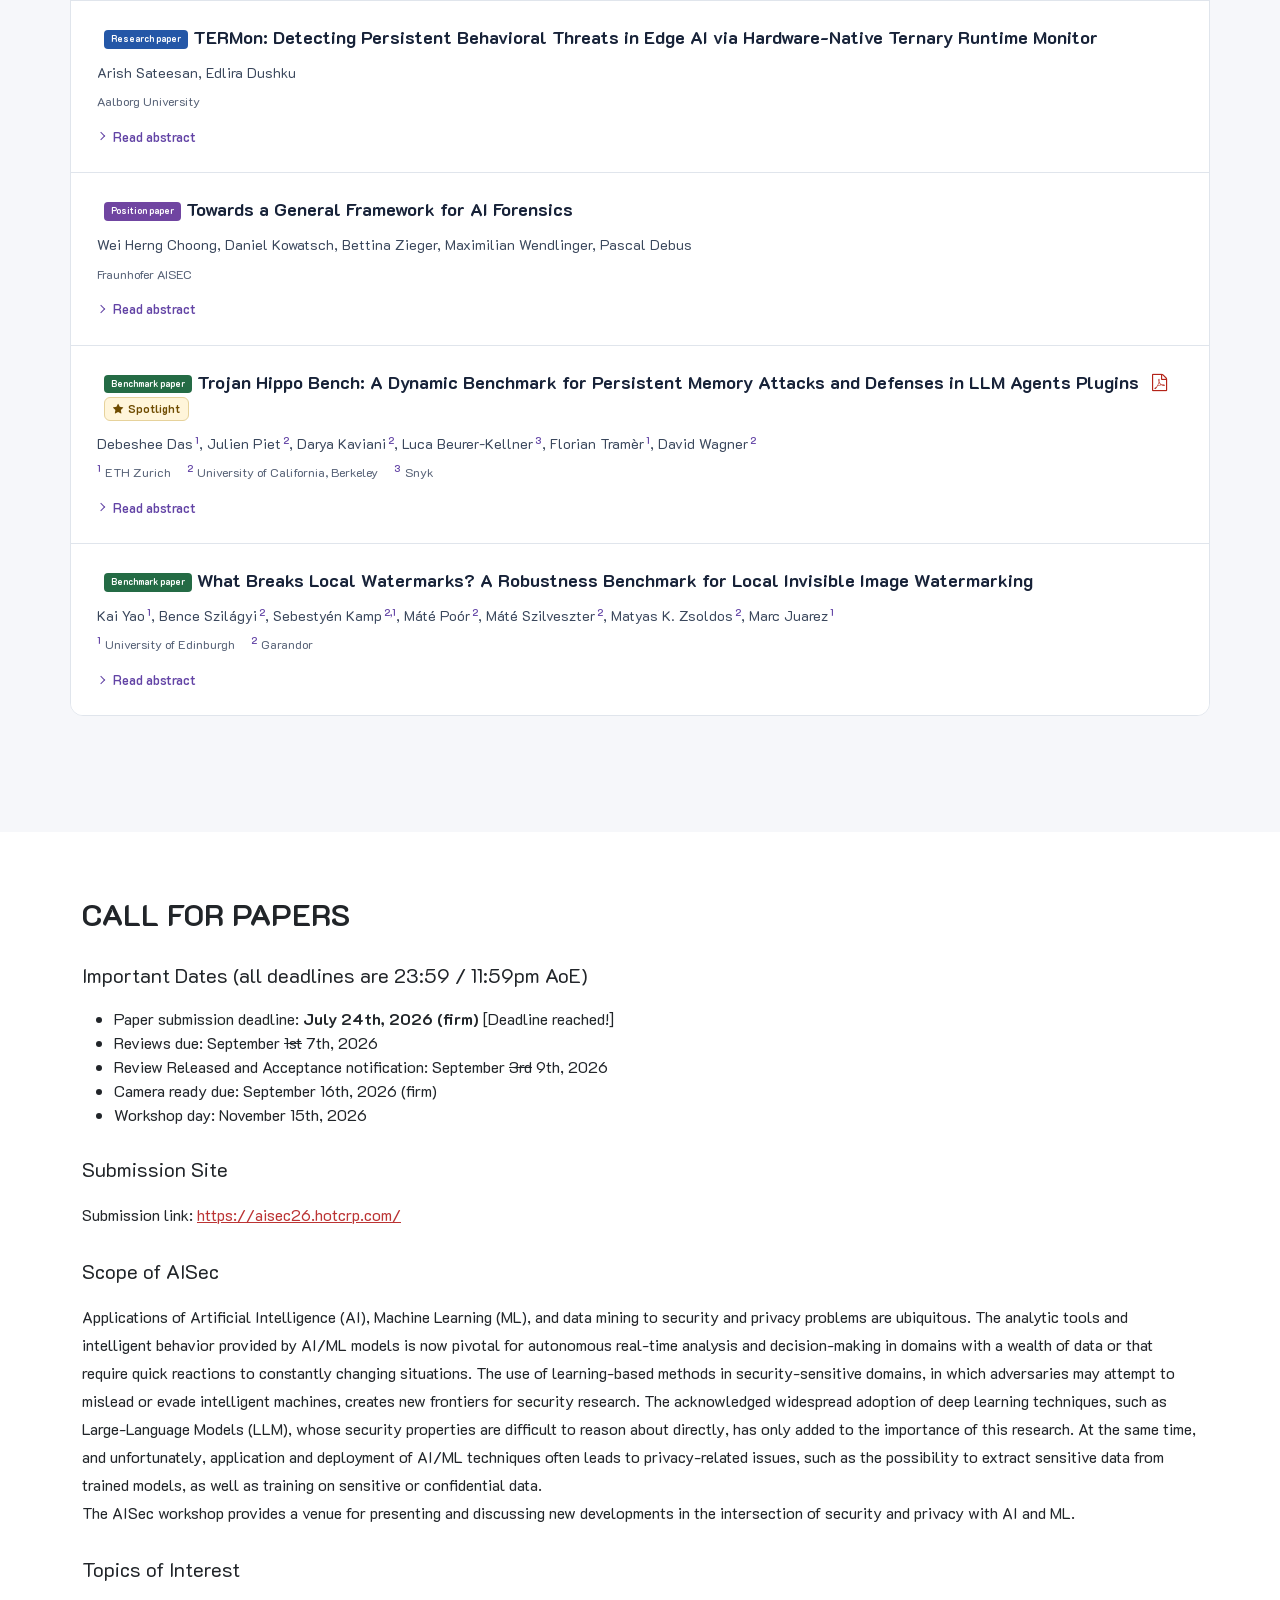
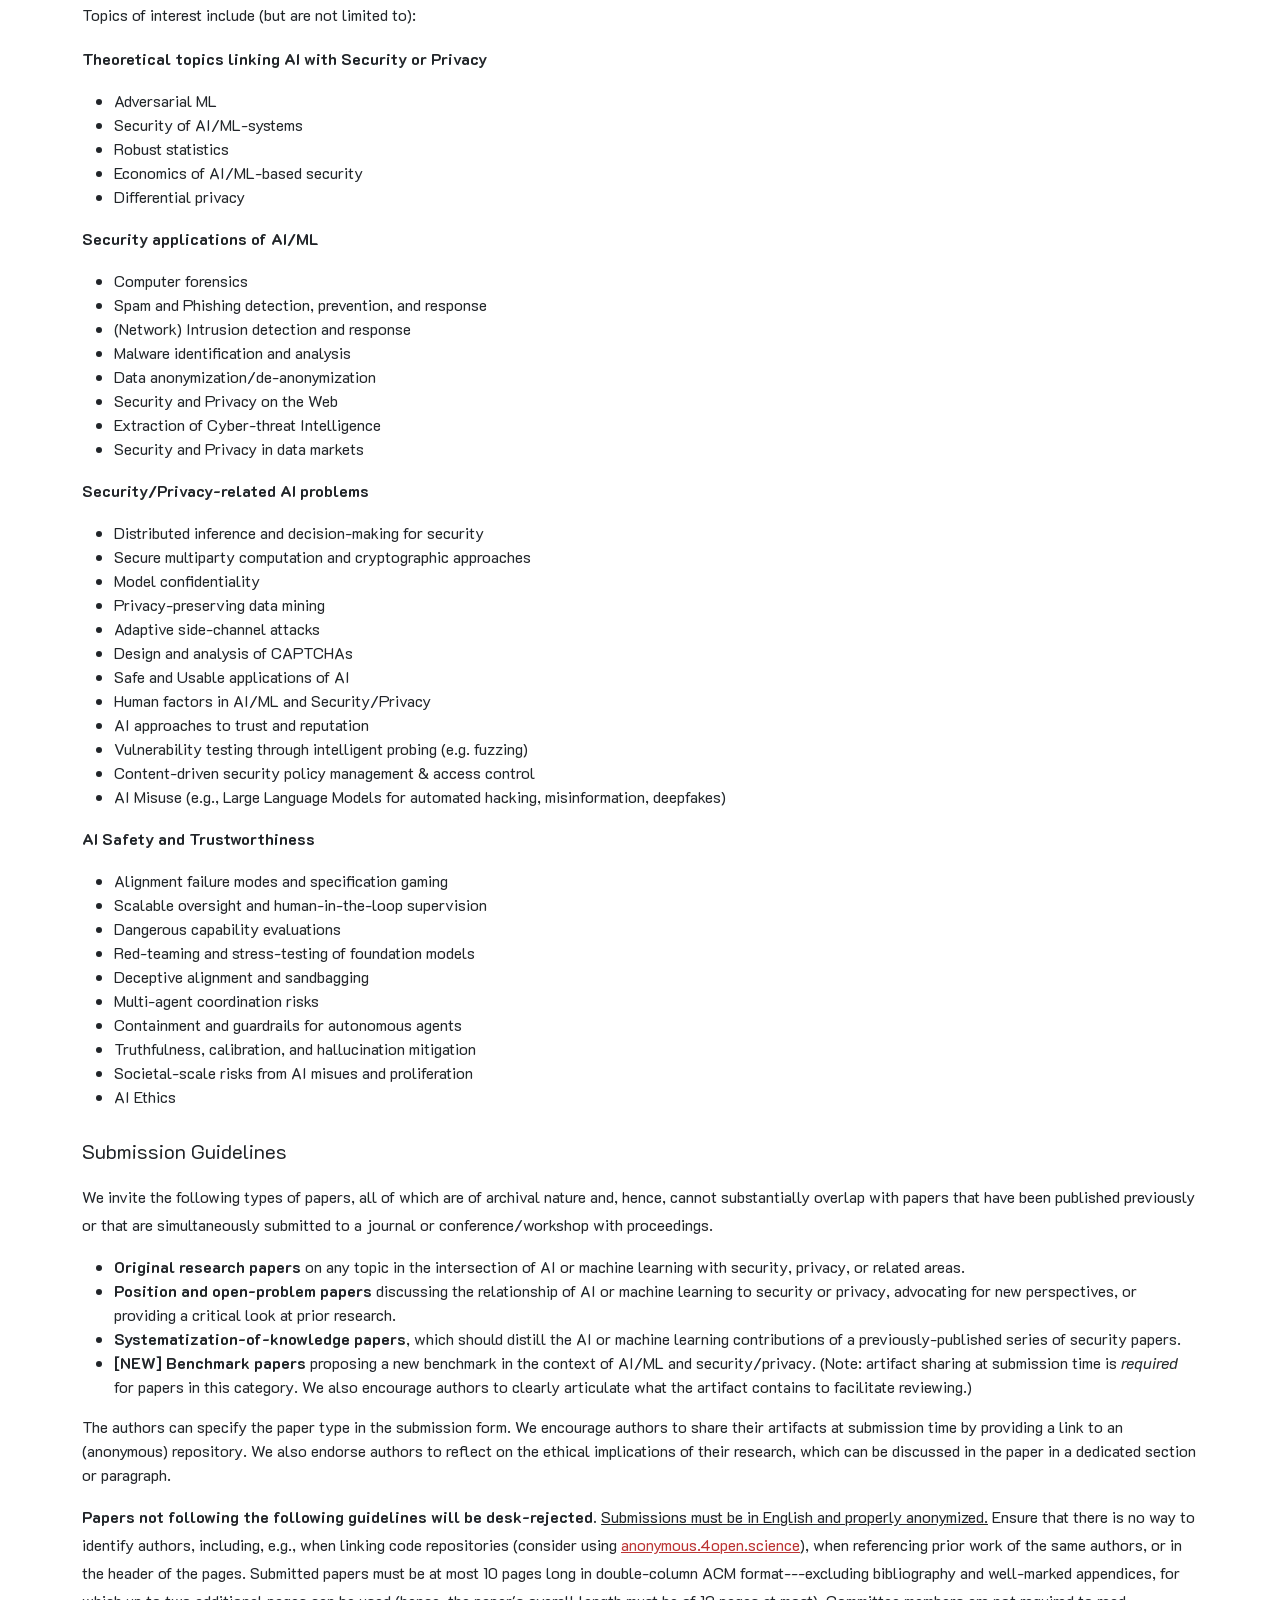
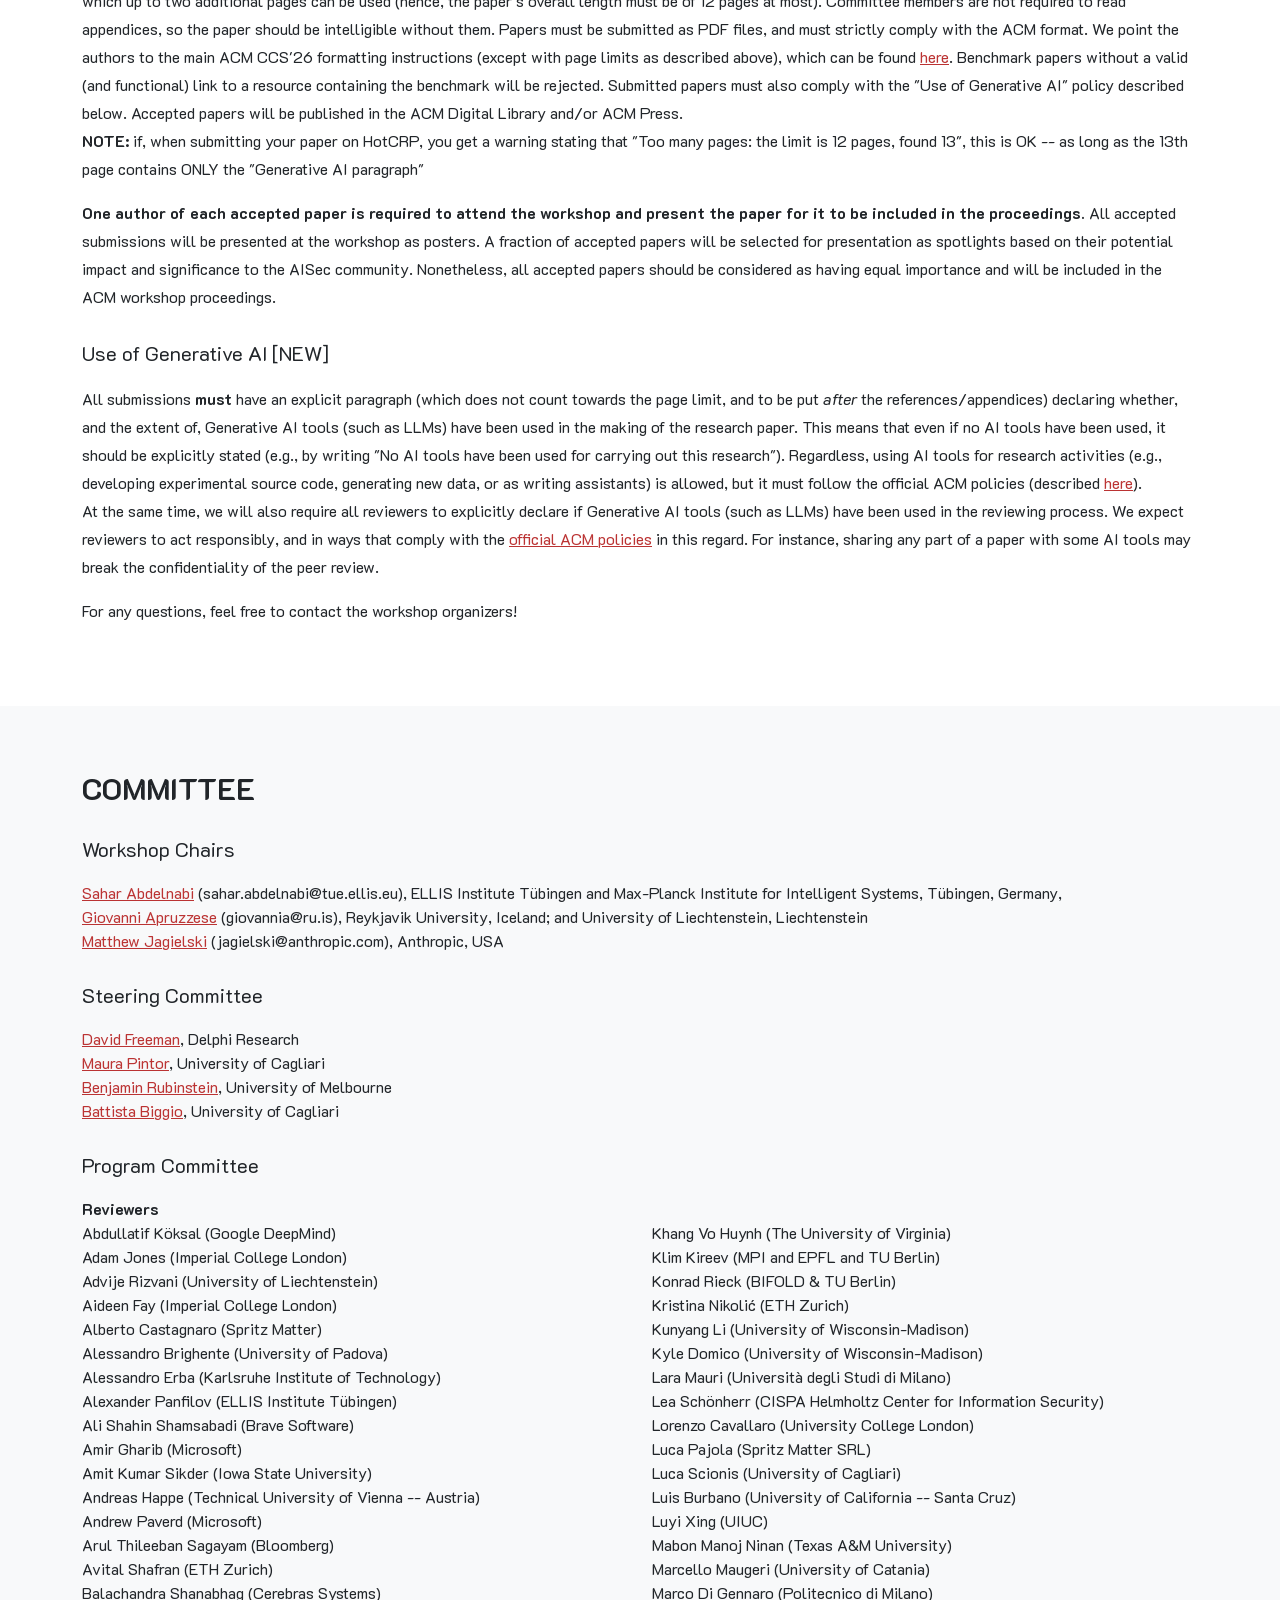
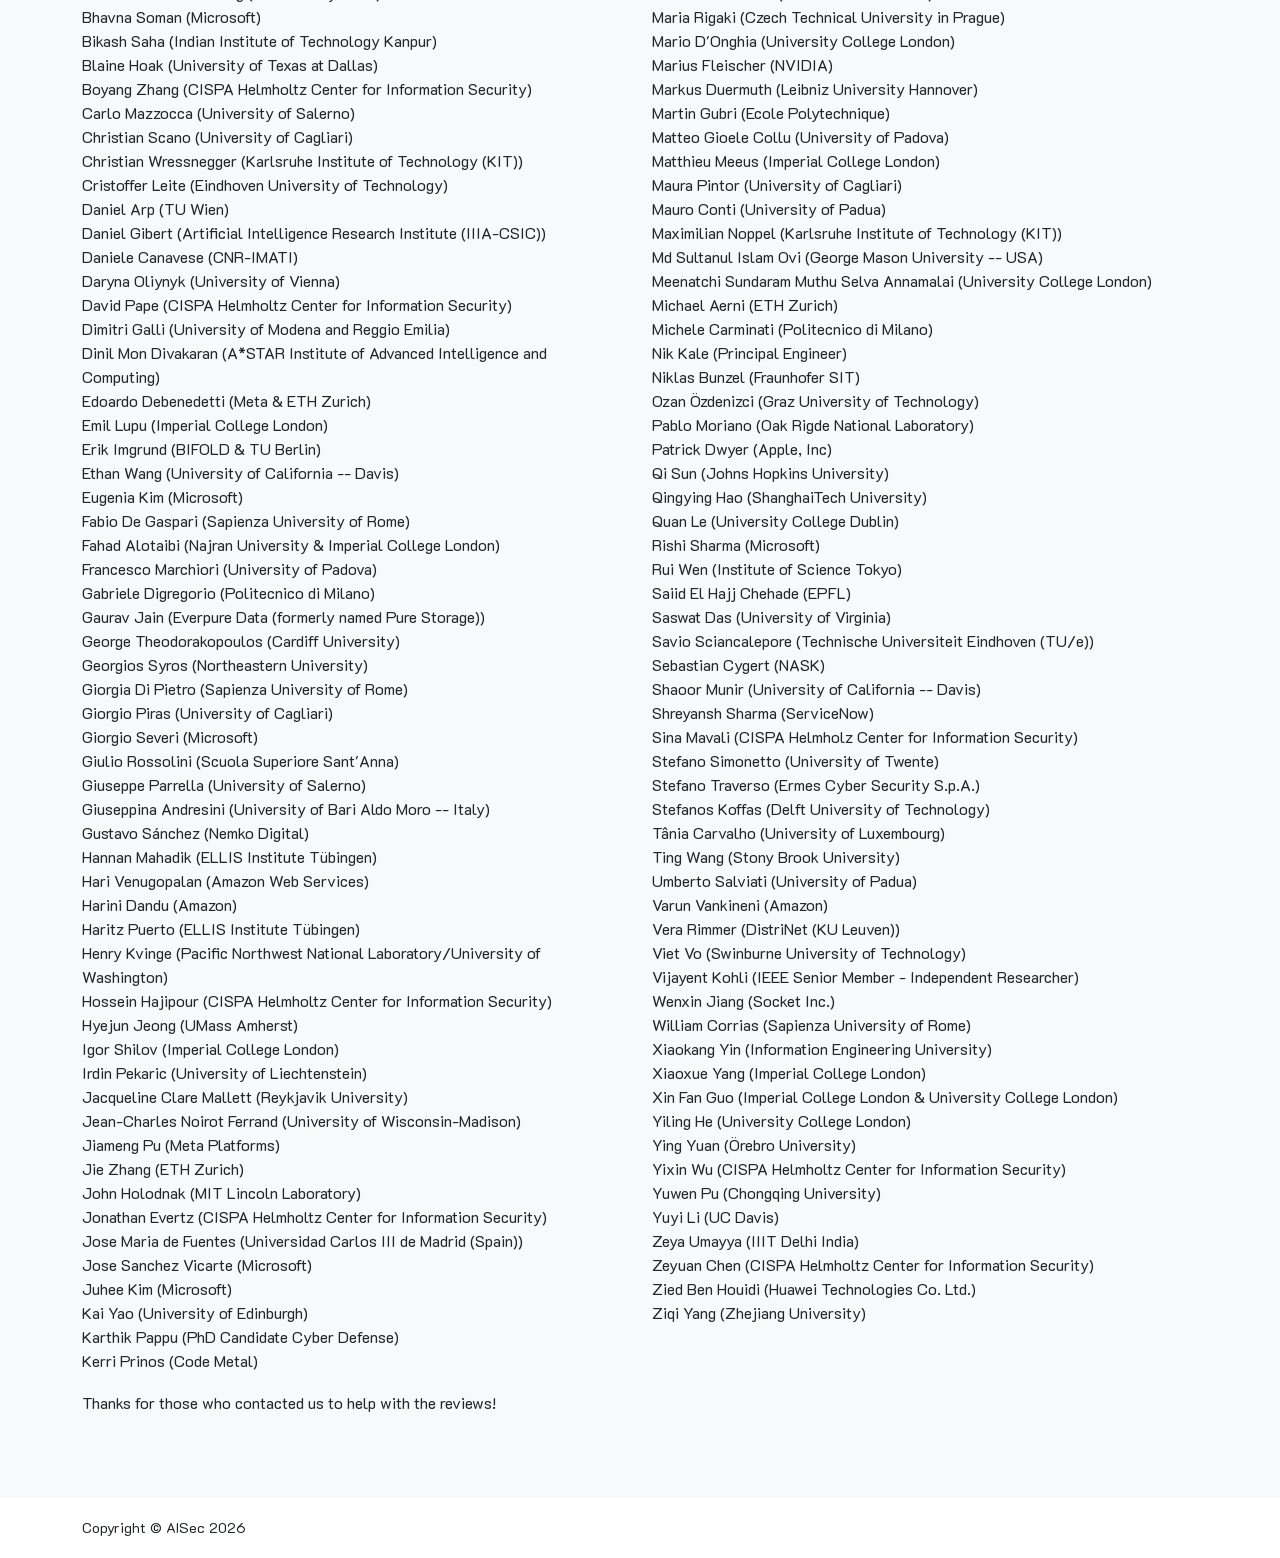
==== commit 4e2d8e51: "paper types" ====
--- a/index.html
+++ b/index.html
@@ -342,14 +342,7 @@
                         <h2 class="section-heading text-uppercase">Programme</h2>
 
                         <p>
-                            For AISec ’26, we have organized the programme around two
-                            broad thematic sessions: the morning session focuses on
-                            <strong>AI for Security and Privacy</strong>, while the
-                            afternoon session focuses on
-                            <strong>Security and Privacy of AI</strong>.
-                            Each session features a keynote talk, followed by four
-                            spotlight paper presentations, and concludes with a poster
-                            showcase of all papers pertaining to the respective theme.
+                            For AISec ’26, we have organized the programme around two broad thematic sessions: theose in the morning focus on <strong>AI for Security and Privacy</strong>, while those in the afternoon focus on <strong>Security and Privacy of AI</strong>. Each session features a keynote talk, followed by four spotlight paper presentations, and concludes with a poster showcase of all papers pertaining to the respective theme.
                         </p>
                         <p>All times are local to The Hague (CET).</p>
 
--- a/css/accepted-papers.css
+++ b/css/accepted-papers.css
@@ -92,3 +92,28 @@
     #accepted .ap-paper { break-inside: avoid; }
     #accepted .ap-paper-list { overflow: visible; }
 }
+
+#accepted .ap-type {
+    display: inline-block;
+    margin-left: 7px;
+    padding: 3px 7px;
+    border-radius: 4px;
+    color: #fff;
+    font-size: 9px;
+    font-weight: 700;
+    line-height: 1.4;
+    vertical-align: 2px;
+    white-space: nowrap;
+}
+
+#accepted .ap-type-research {
+    background-color: #2457a7;
+}
+
+#accepted .ap-type-benchmark {
+    background-color: #246b45;
+}
+
+#accepted .ap-type-position {
+    background-color: #7045a1;
+}
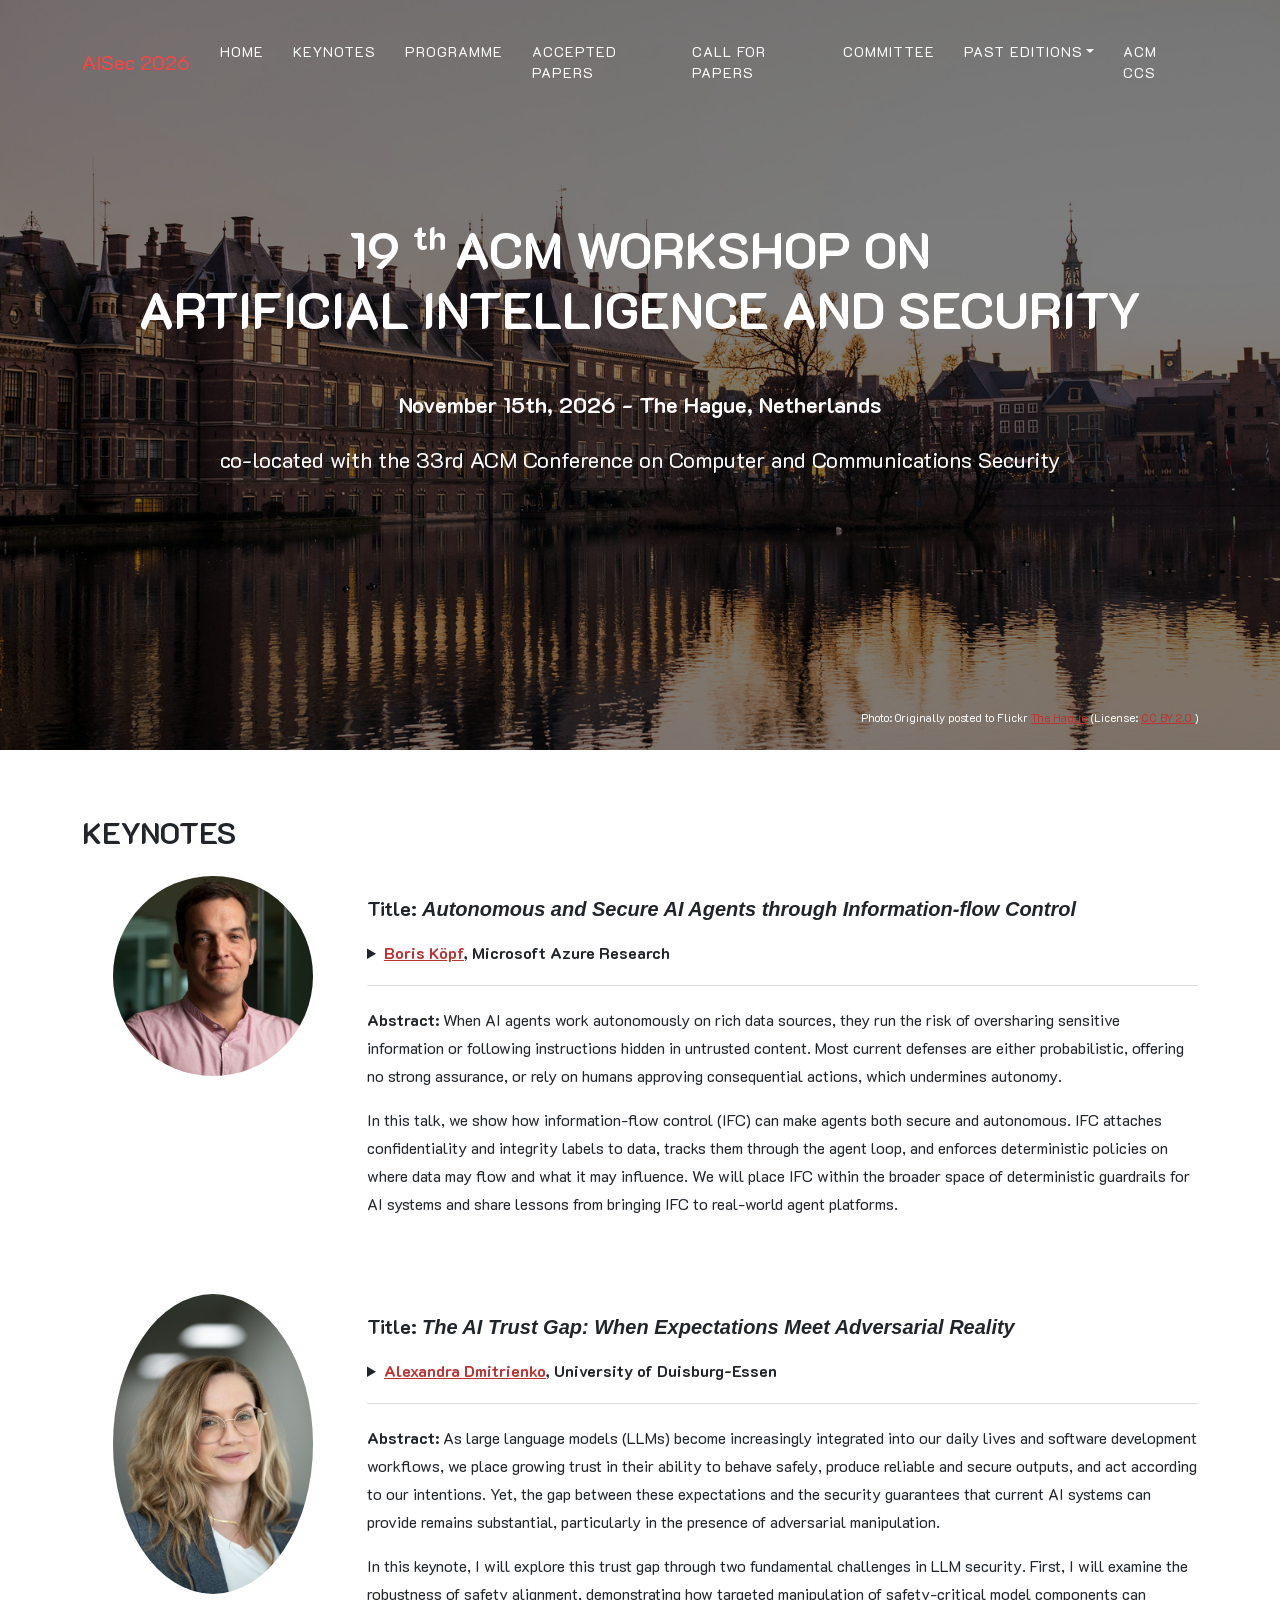
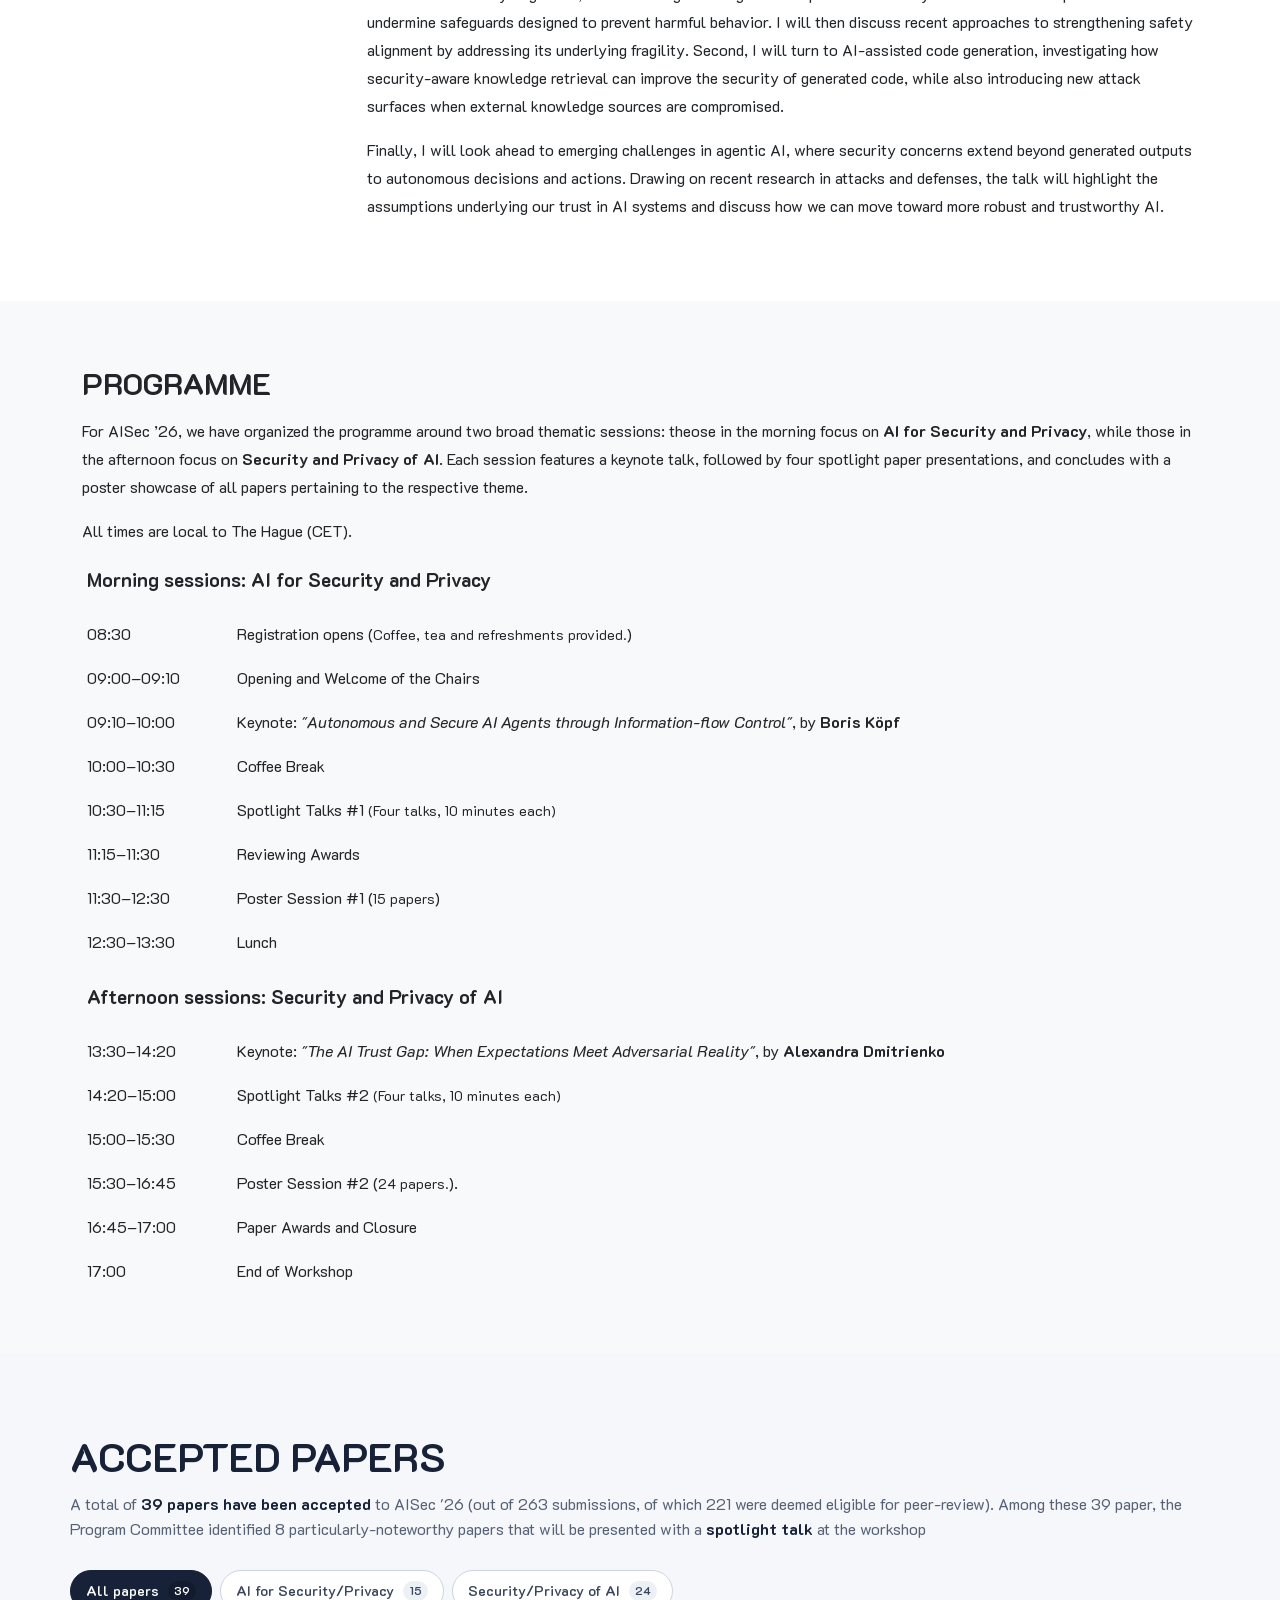
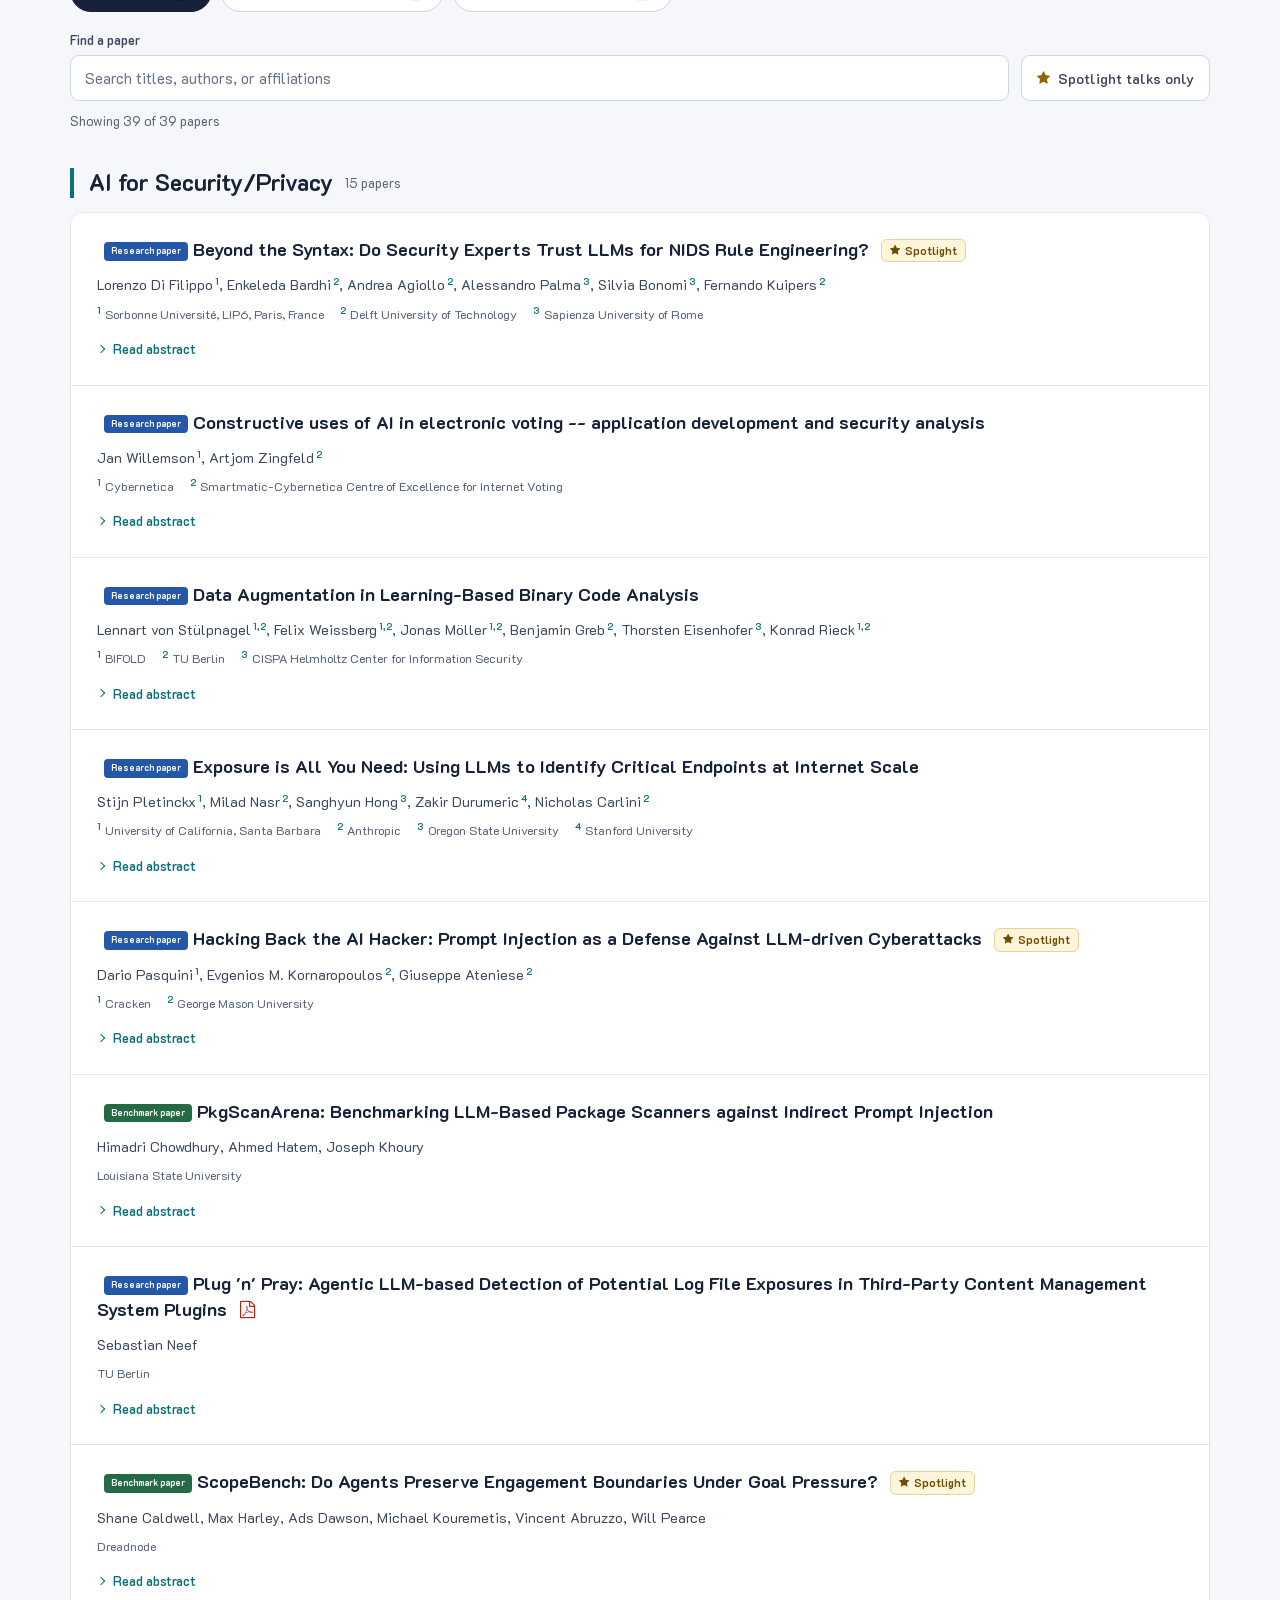
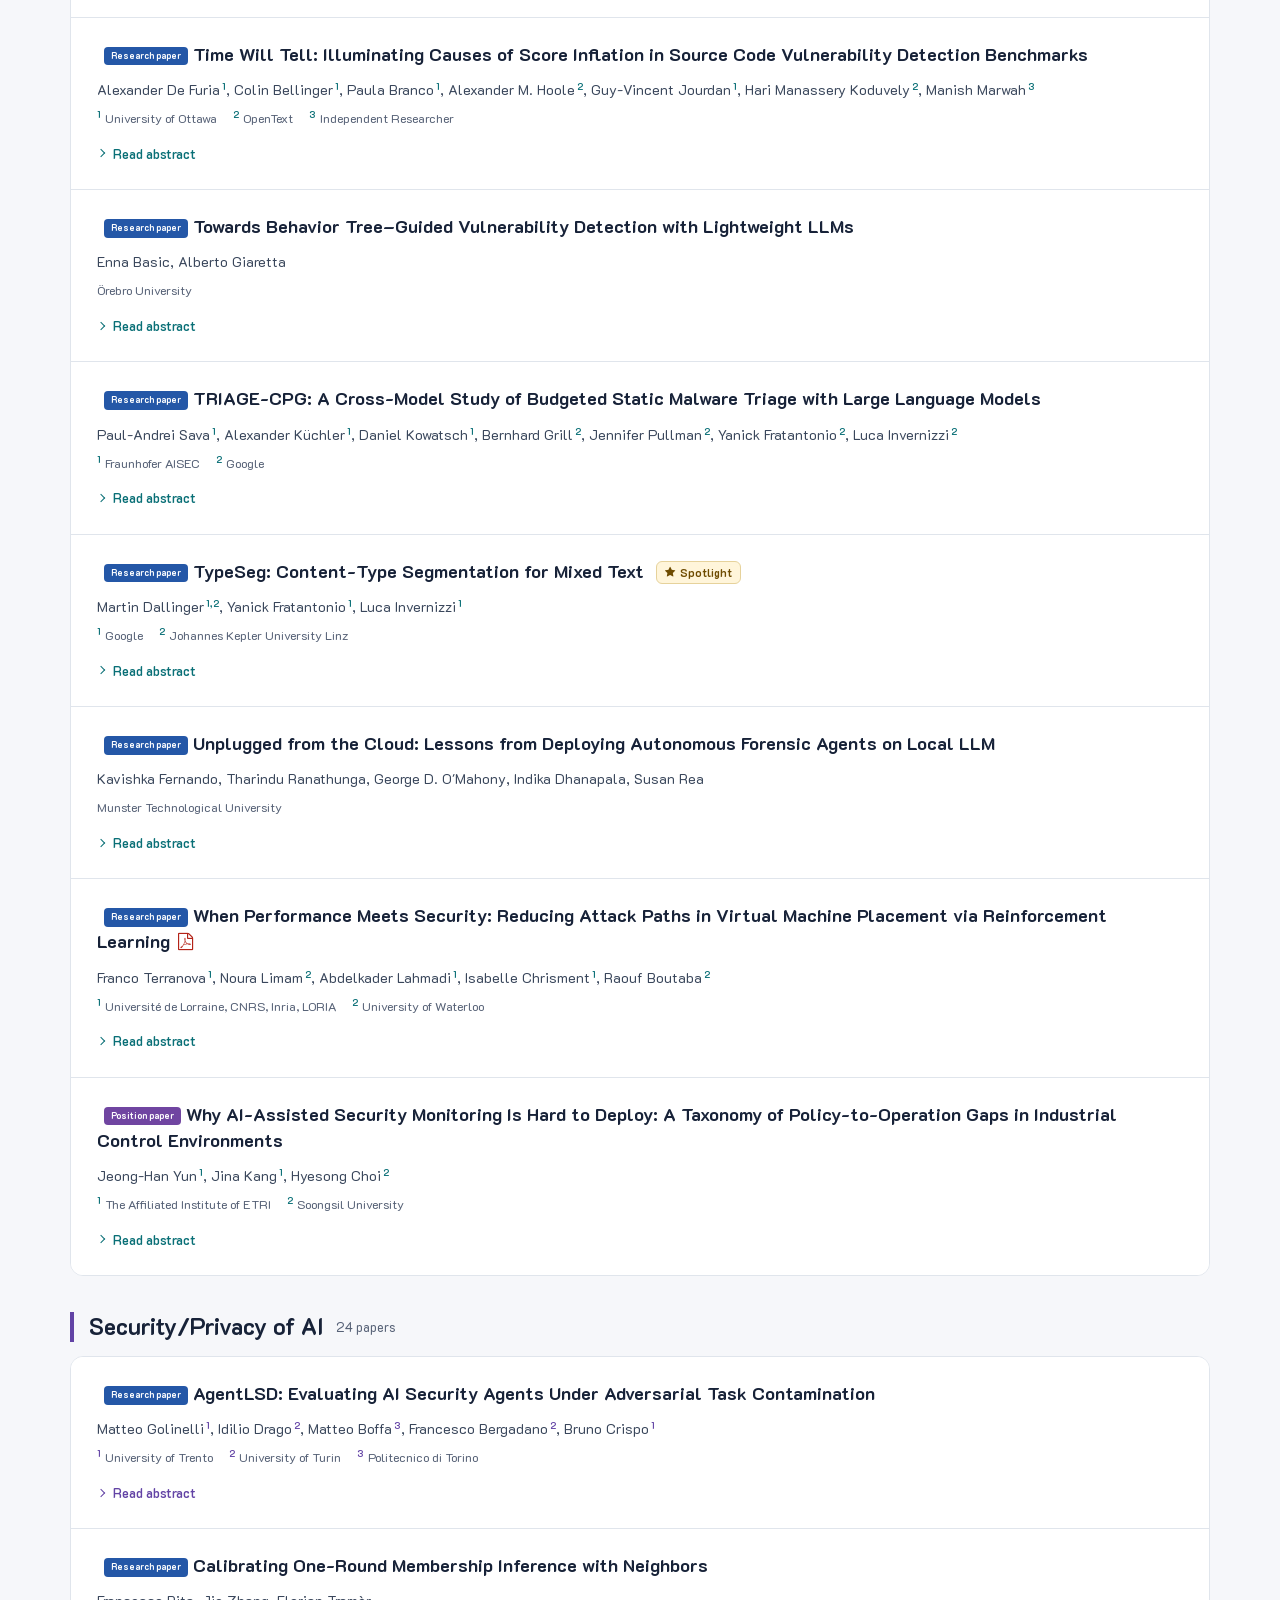
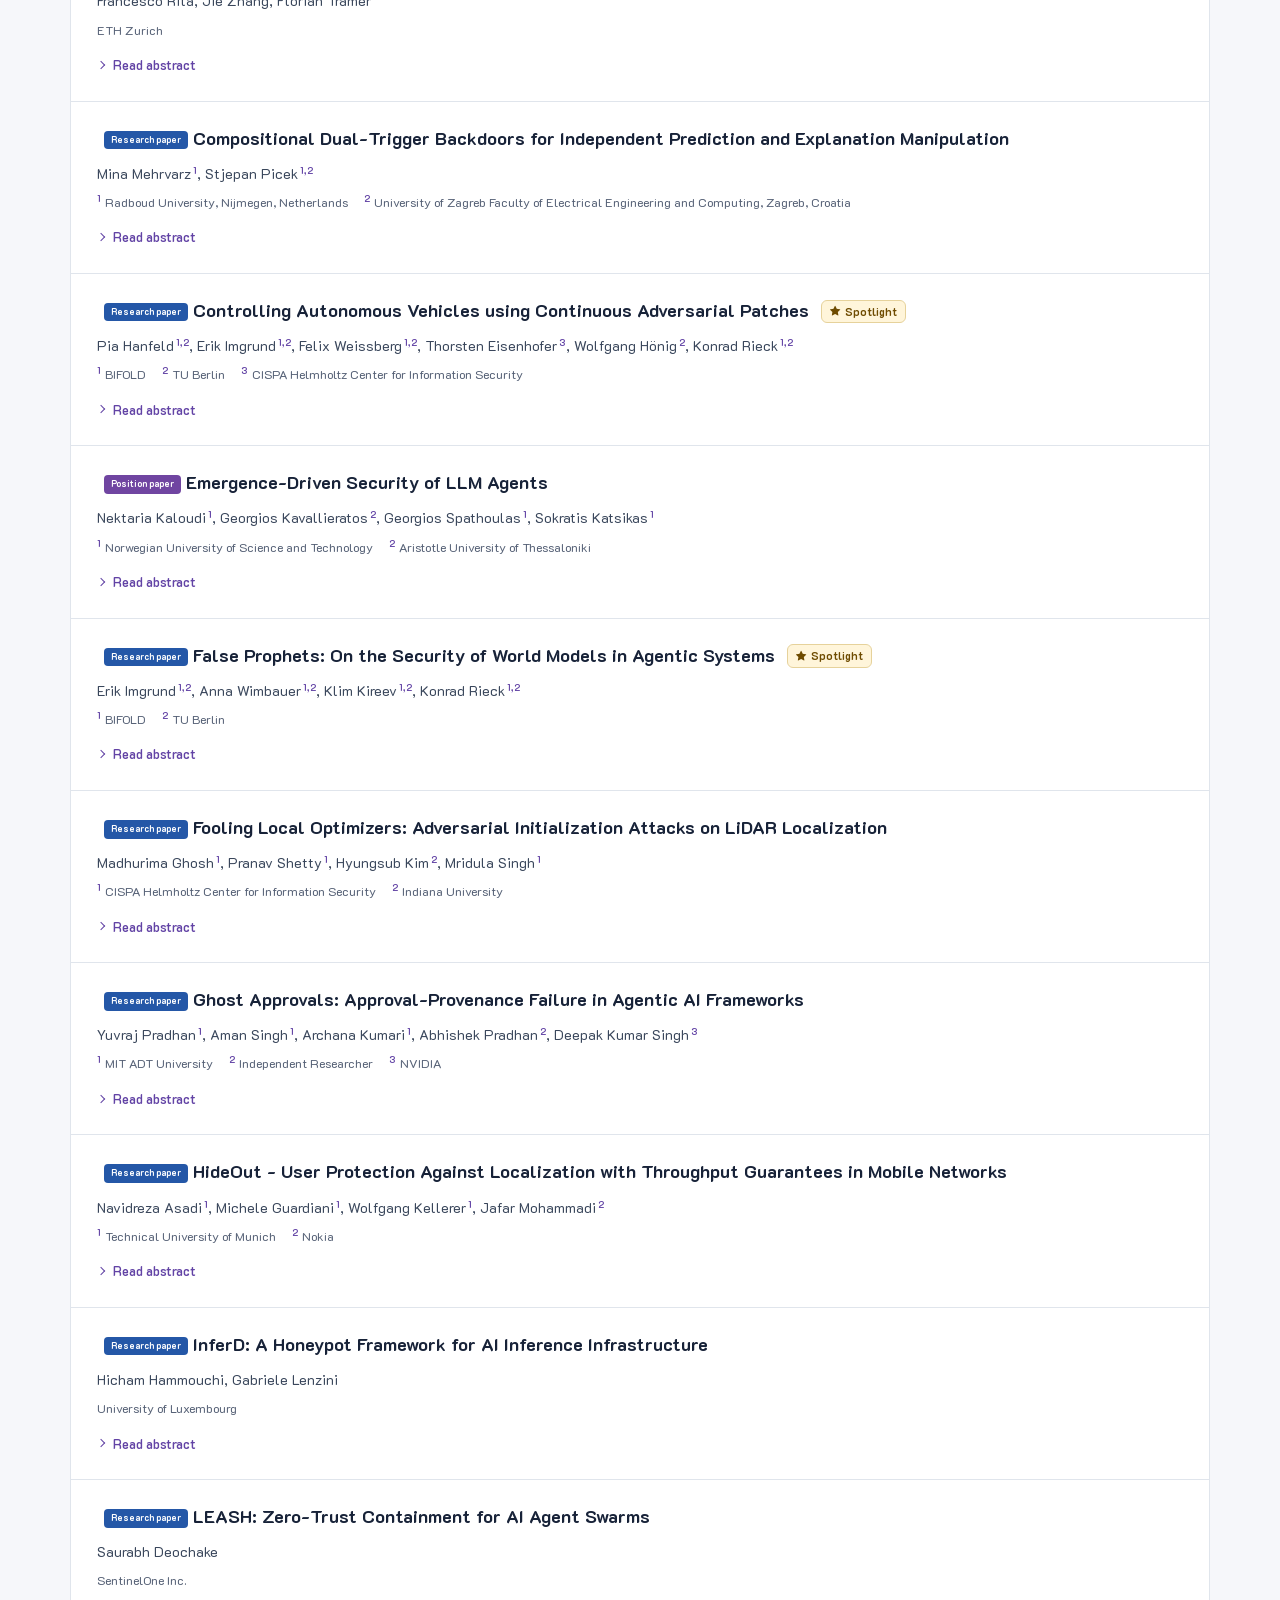
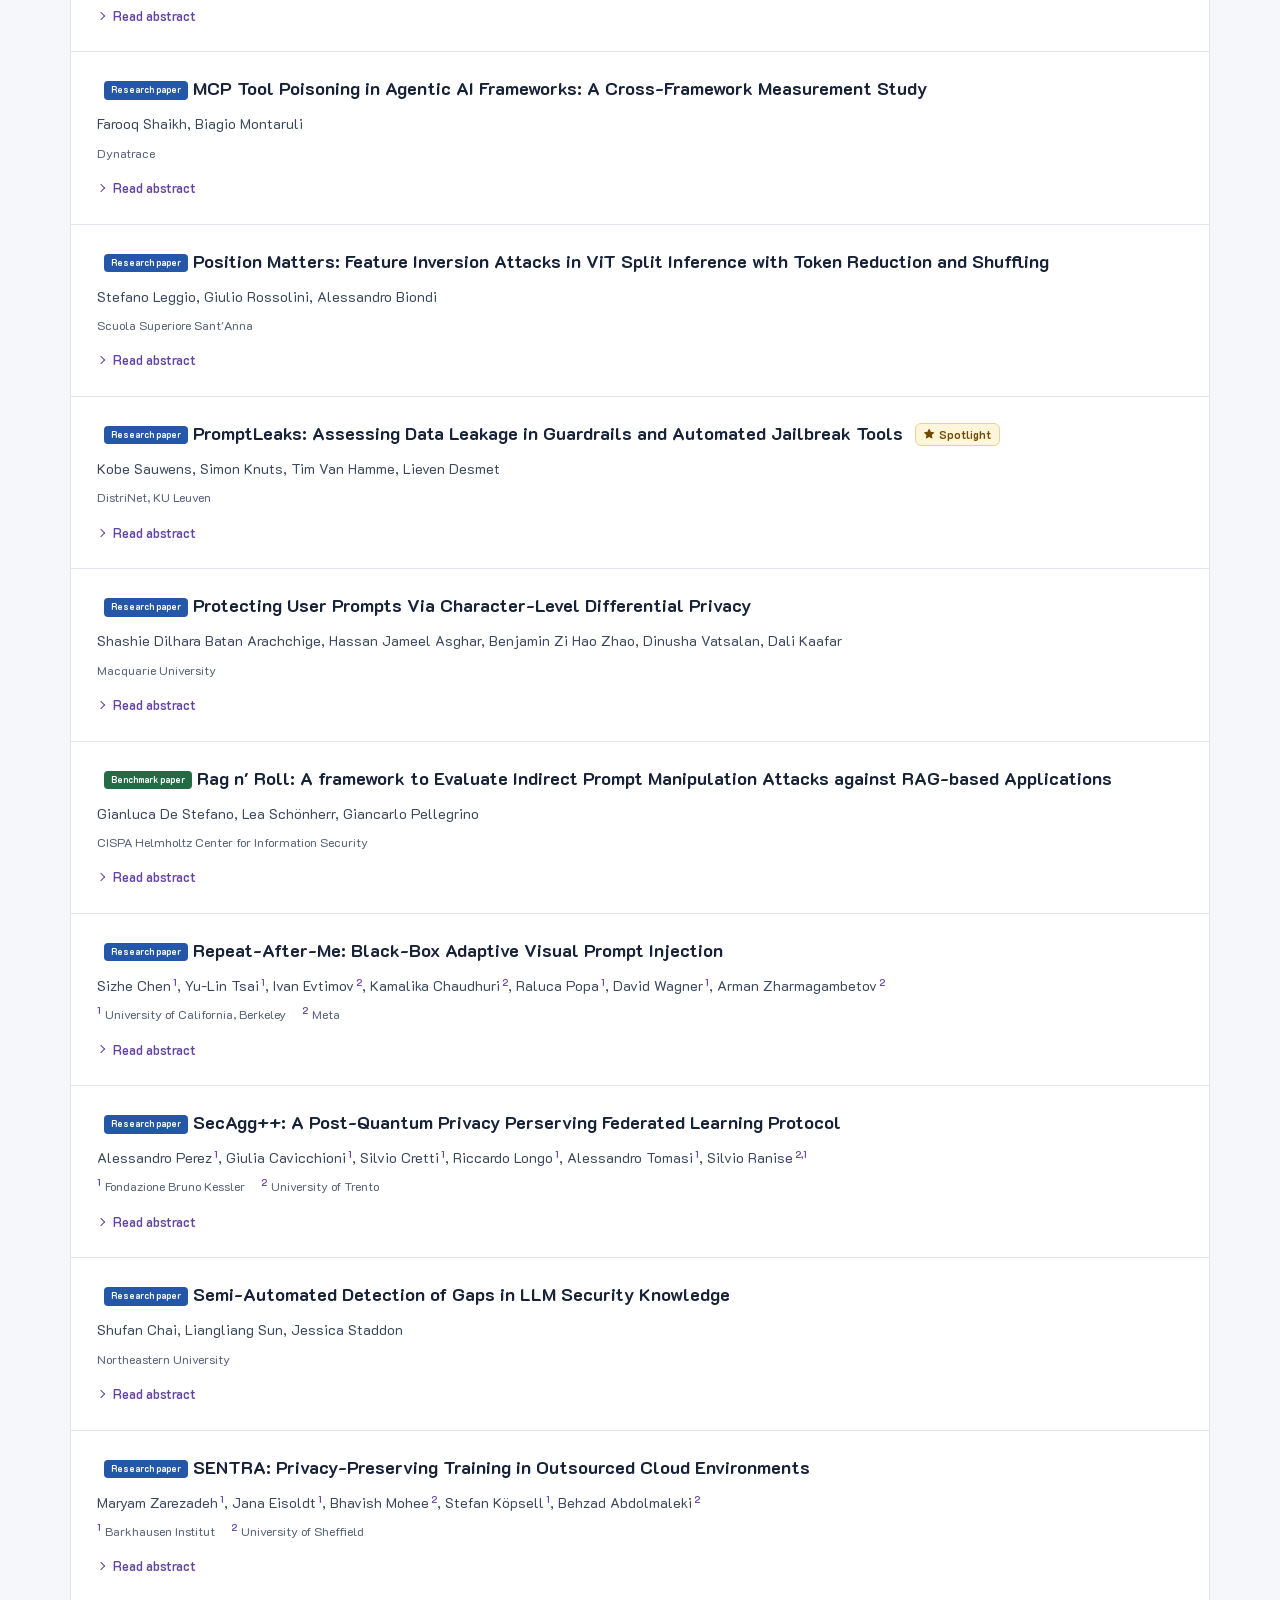
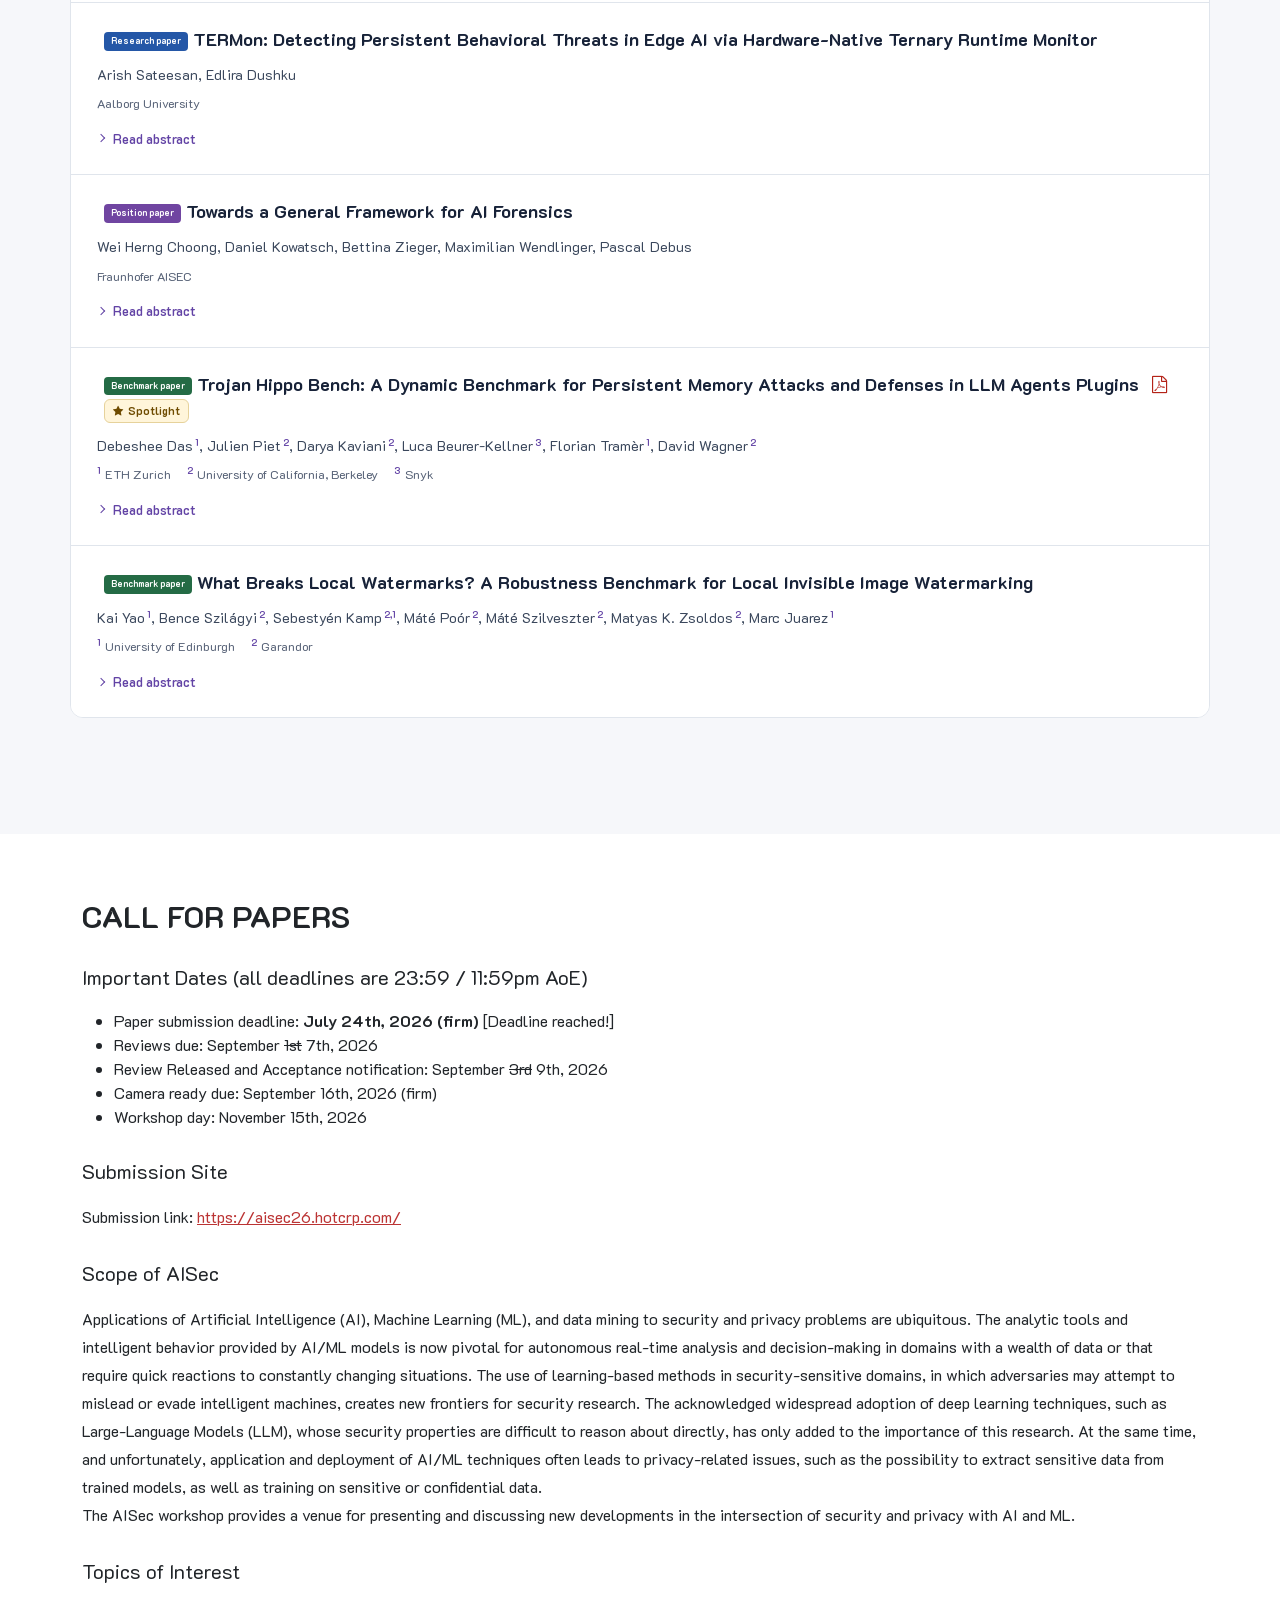
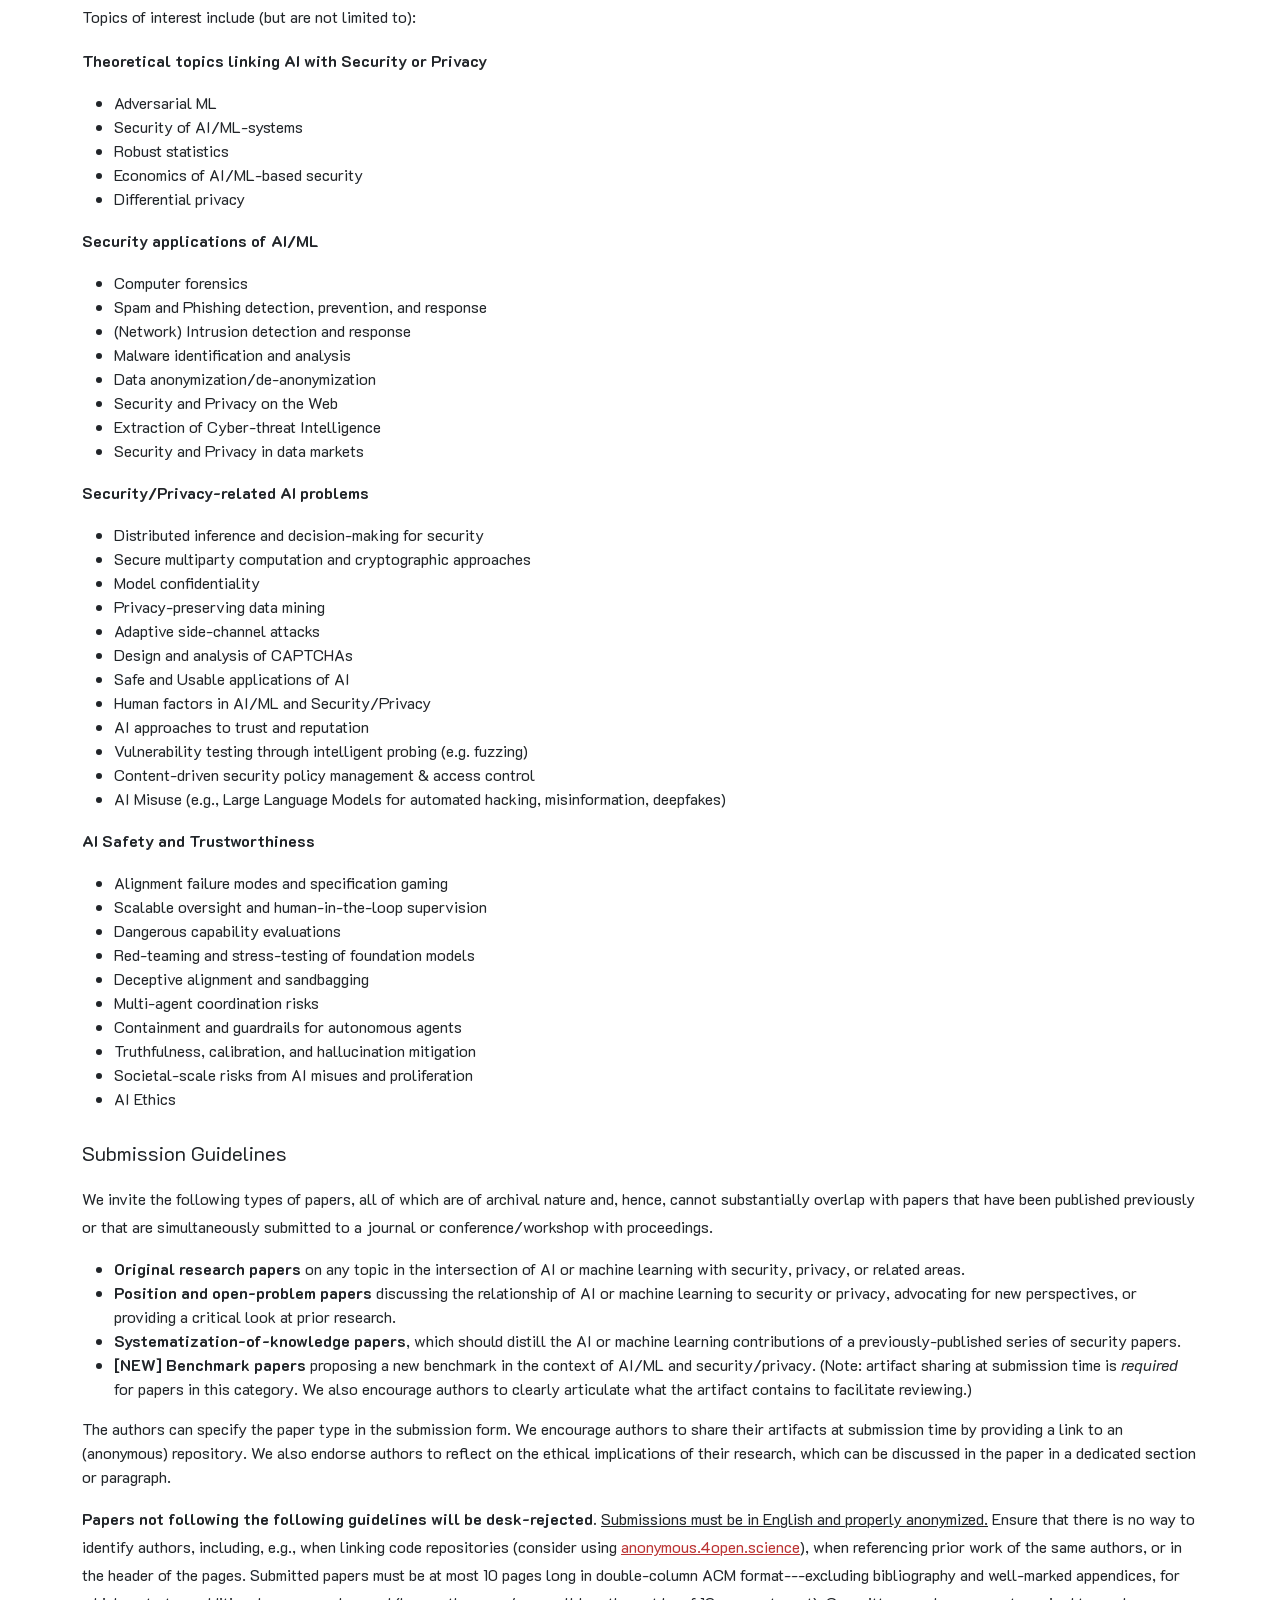
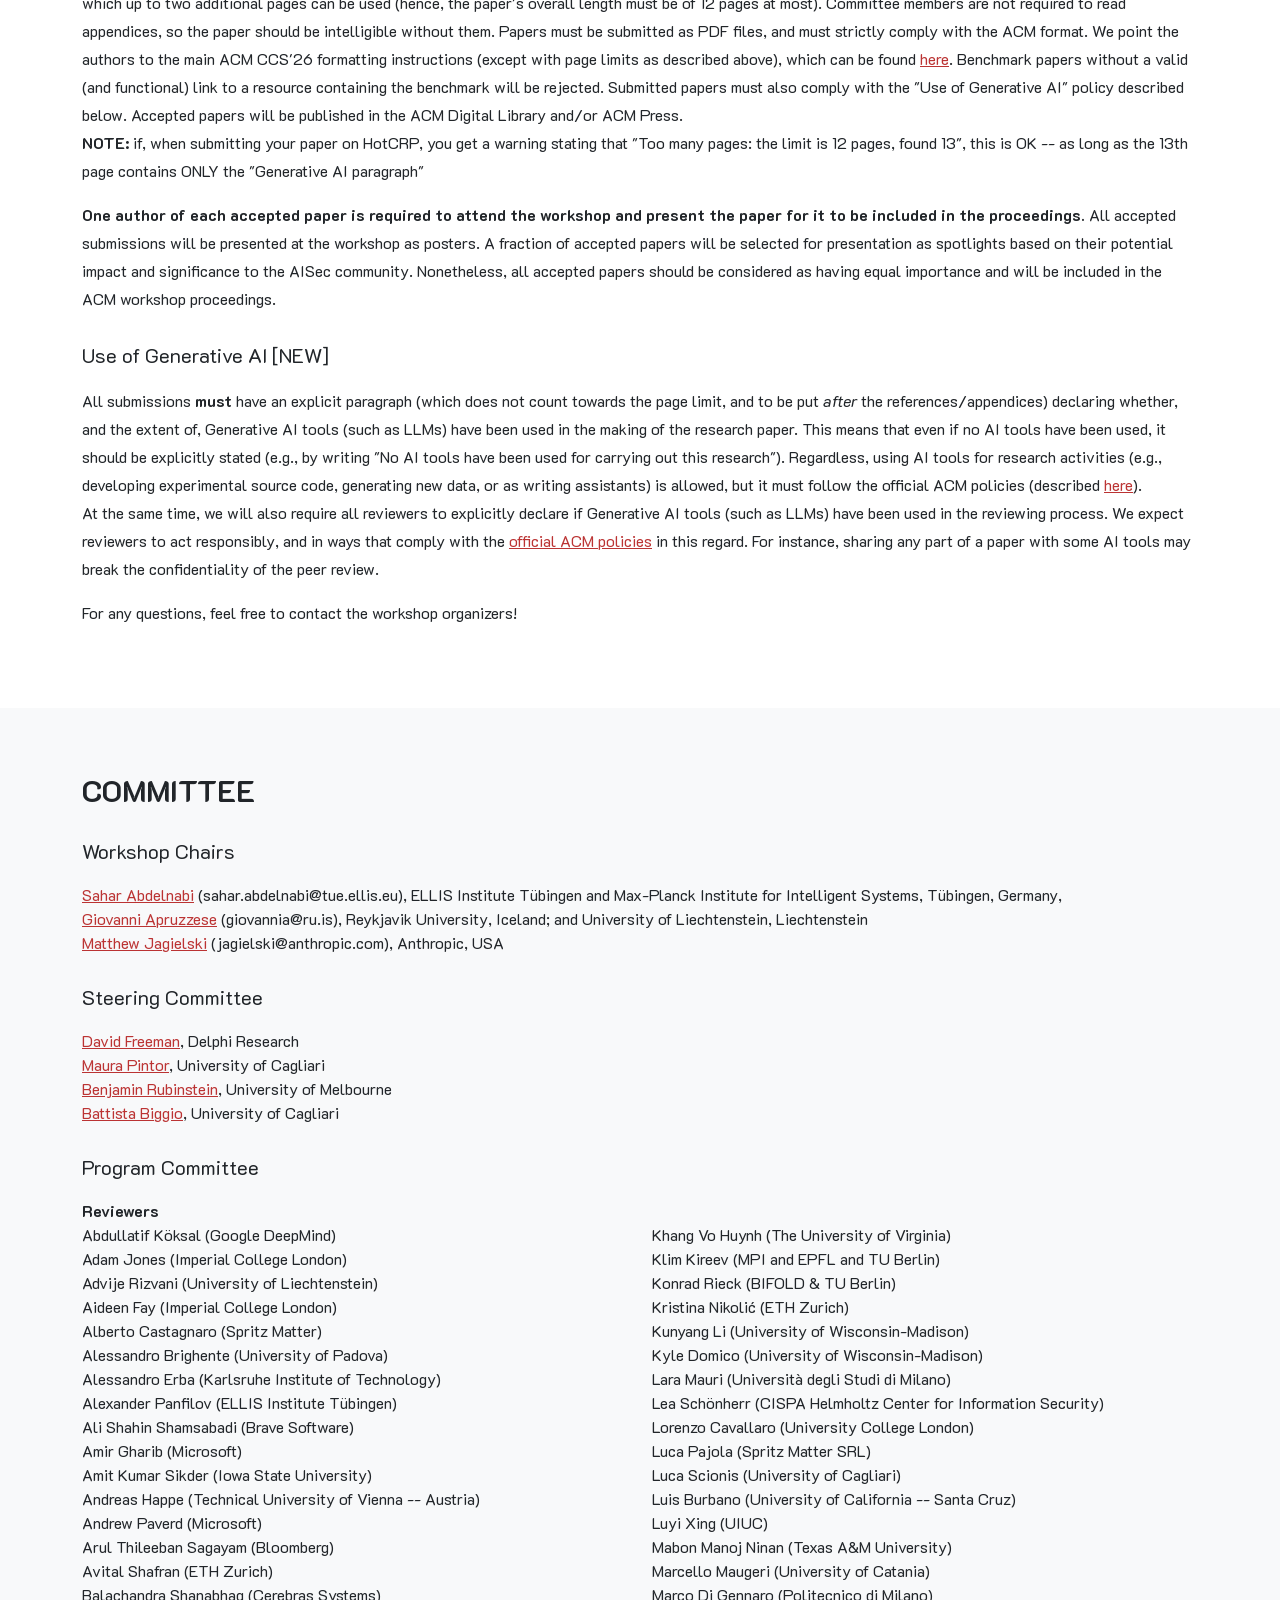
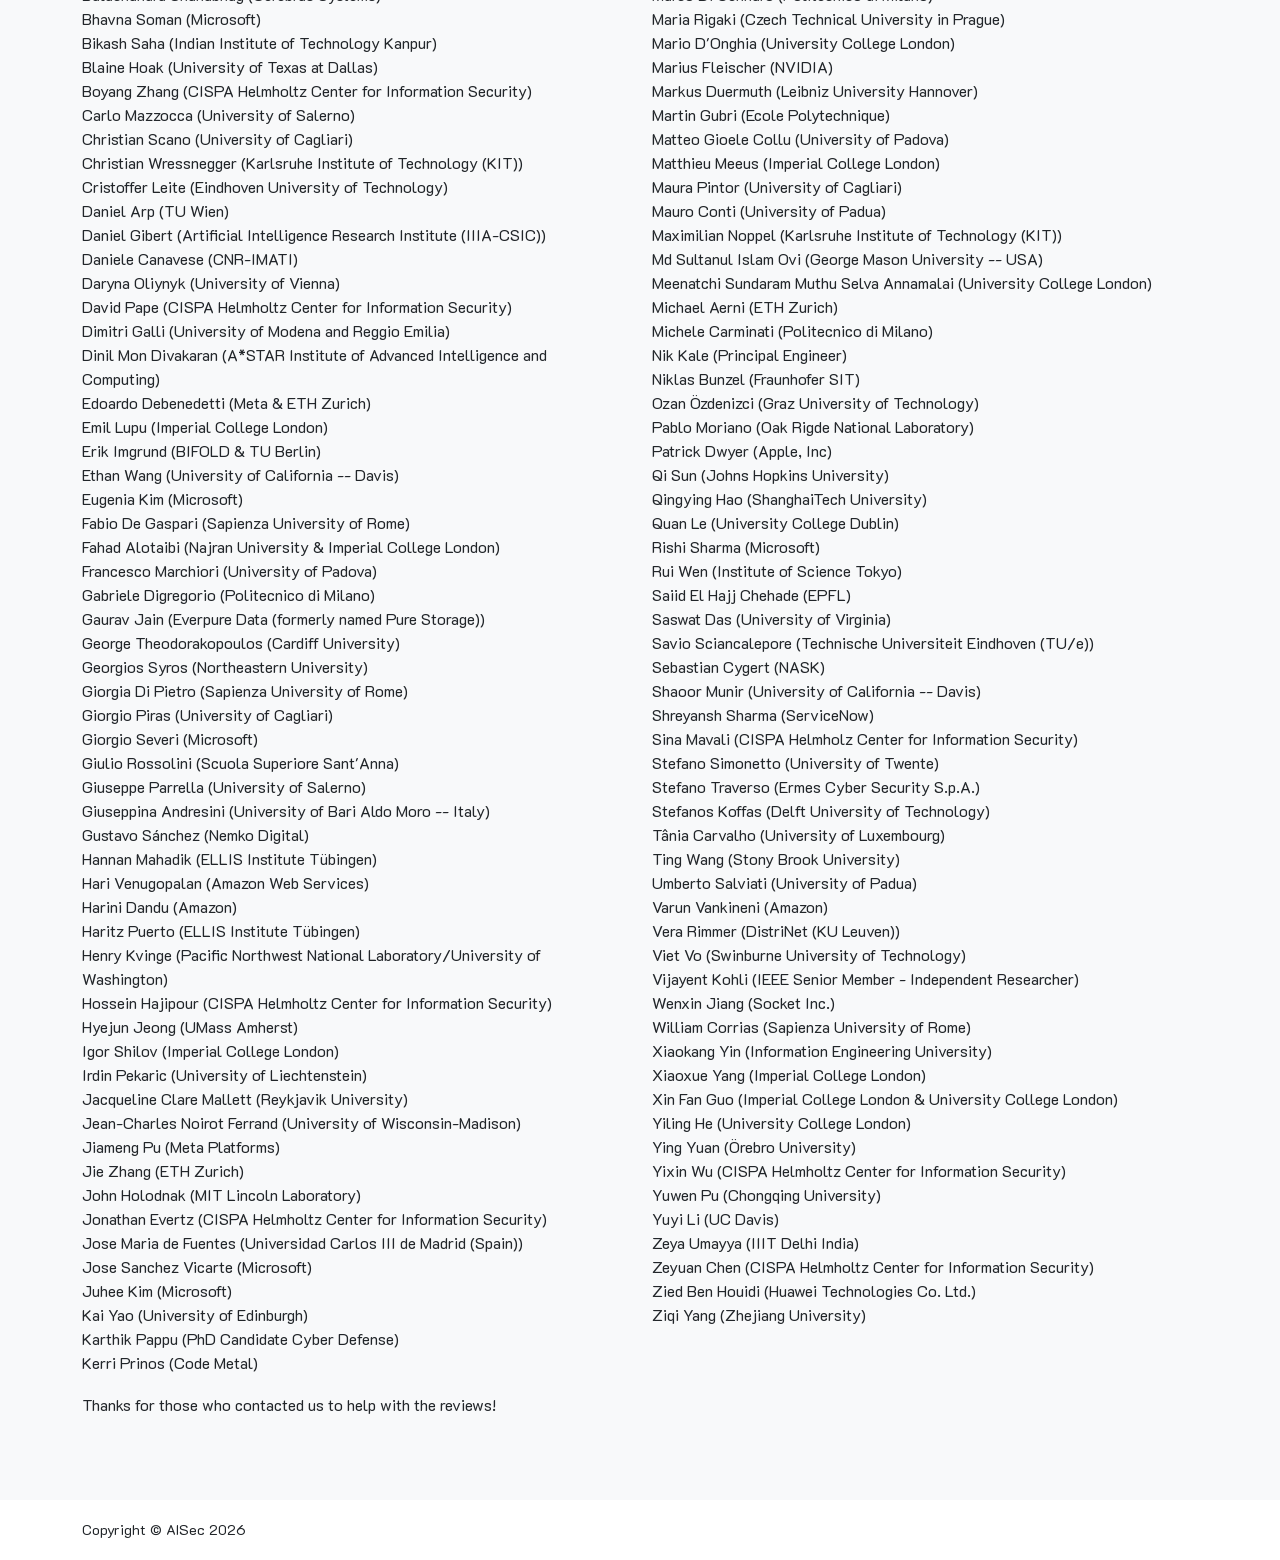
==== commit 6aef98cc: "paper types" ====
--- a/index.html
+++ b/index.html
@@ -153,8 +153,8 @@
                     <div class="col-lg-9 text-justify">
                         <h3 class="section-subheading">
                             <strong>
-                                Title: Autonomous and Secure AI Agents through
-                                Information-flow Control
+                                Title: <i>Autonomous and Secure AI Agents through
+                                Information-flow Control</i>
                             </strong>
                         </h3>
 
@@ -235,8 +235,8 @@
                     <div class="col-lg-9 text-justify">
                         <h3 class="section-subheading">
                             <strong>
-                                Title: The AI Trust Gap: When Expectations Meet
-                                Adversarial Reality
+                                Title: <i>The AI Trust Gap: When Expectations Meet
+                                Adversarial Reality</i>
                             </strong>
                         </h3>
 
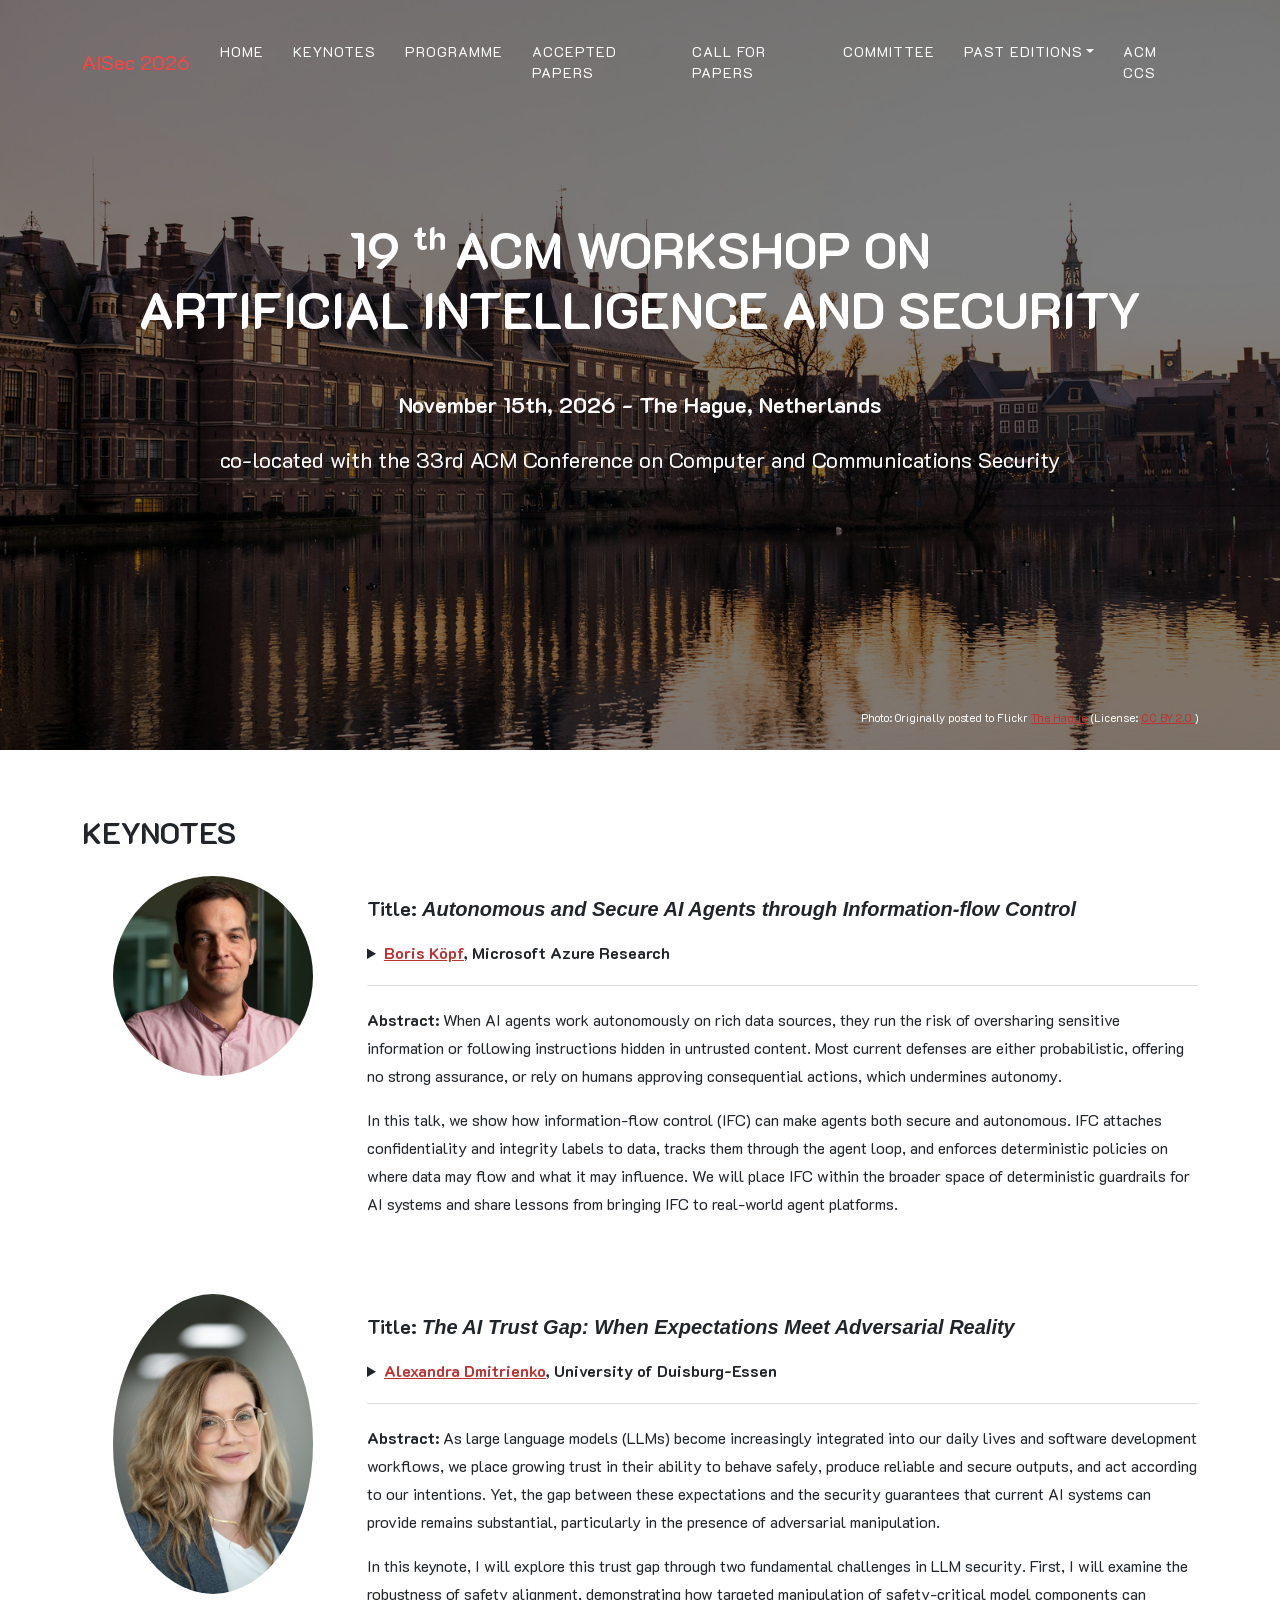
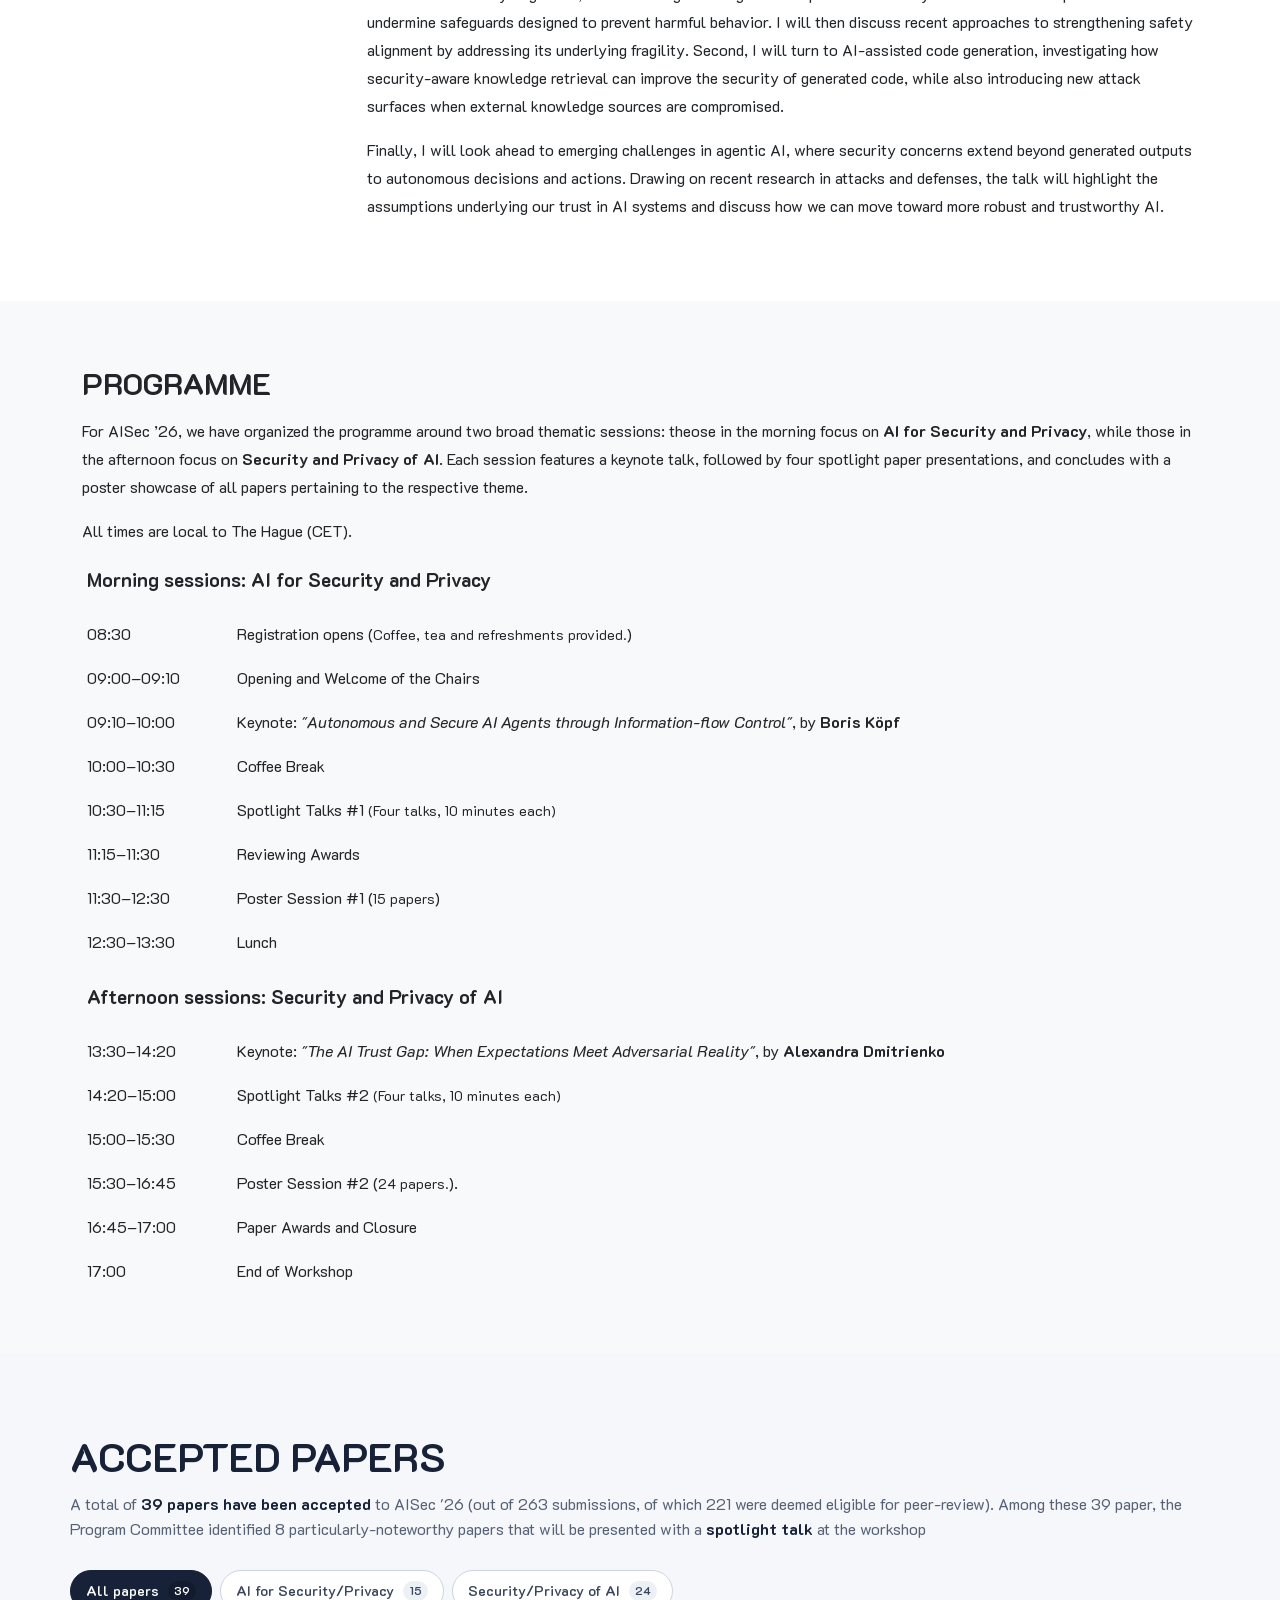
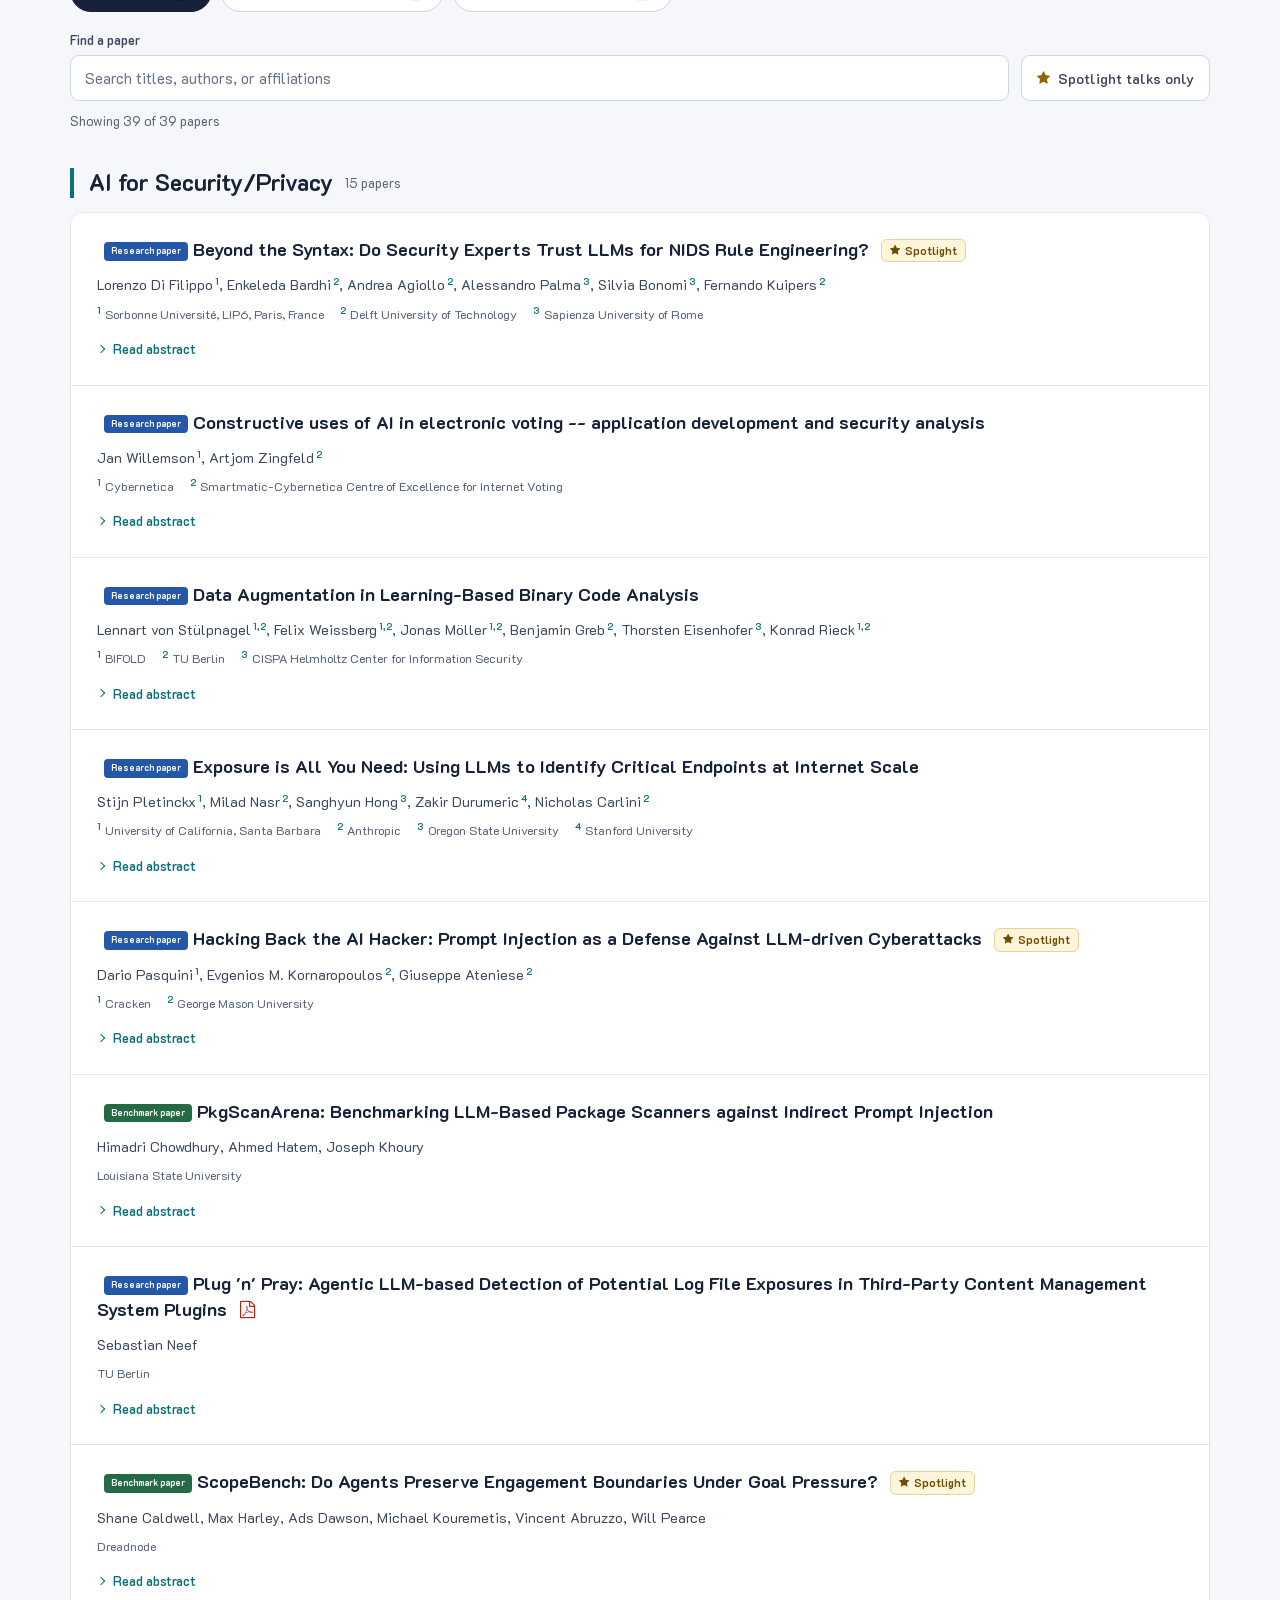
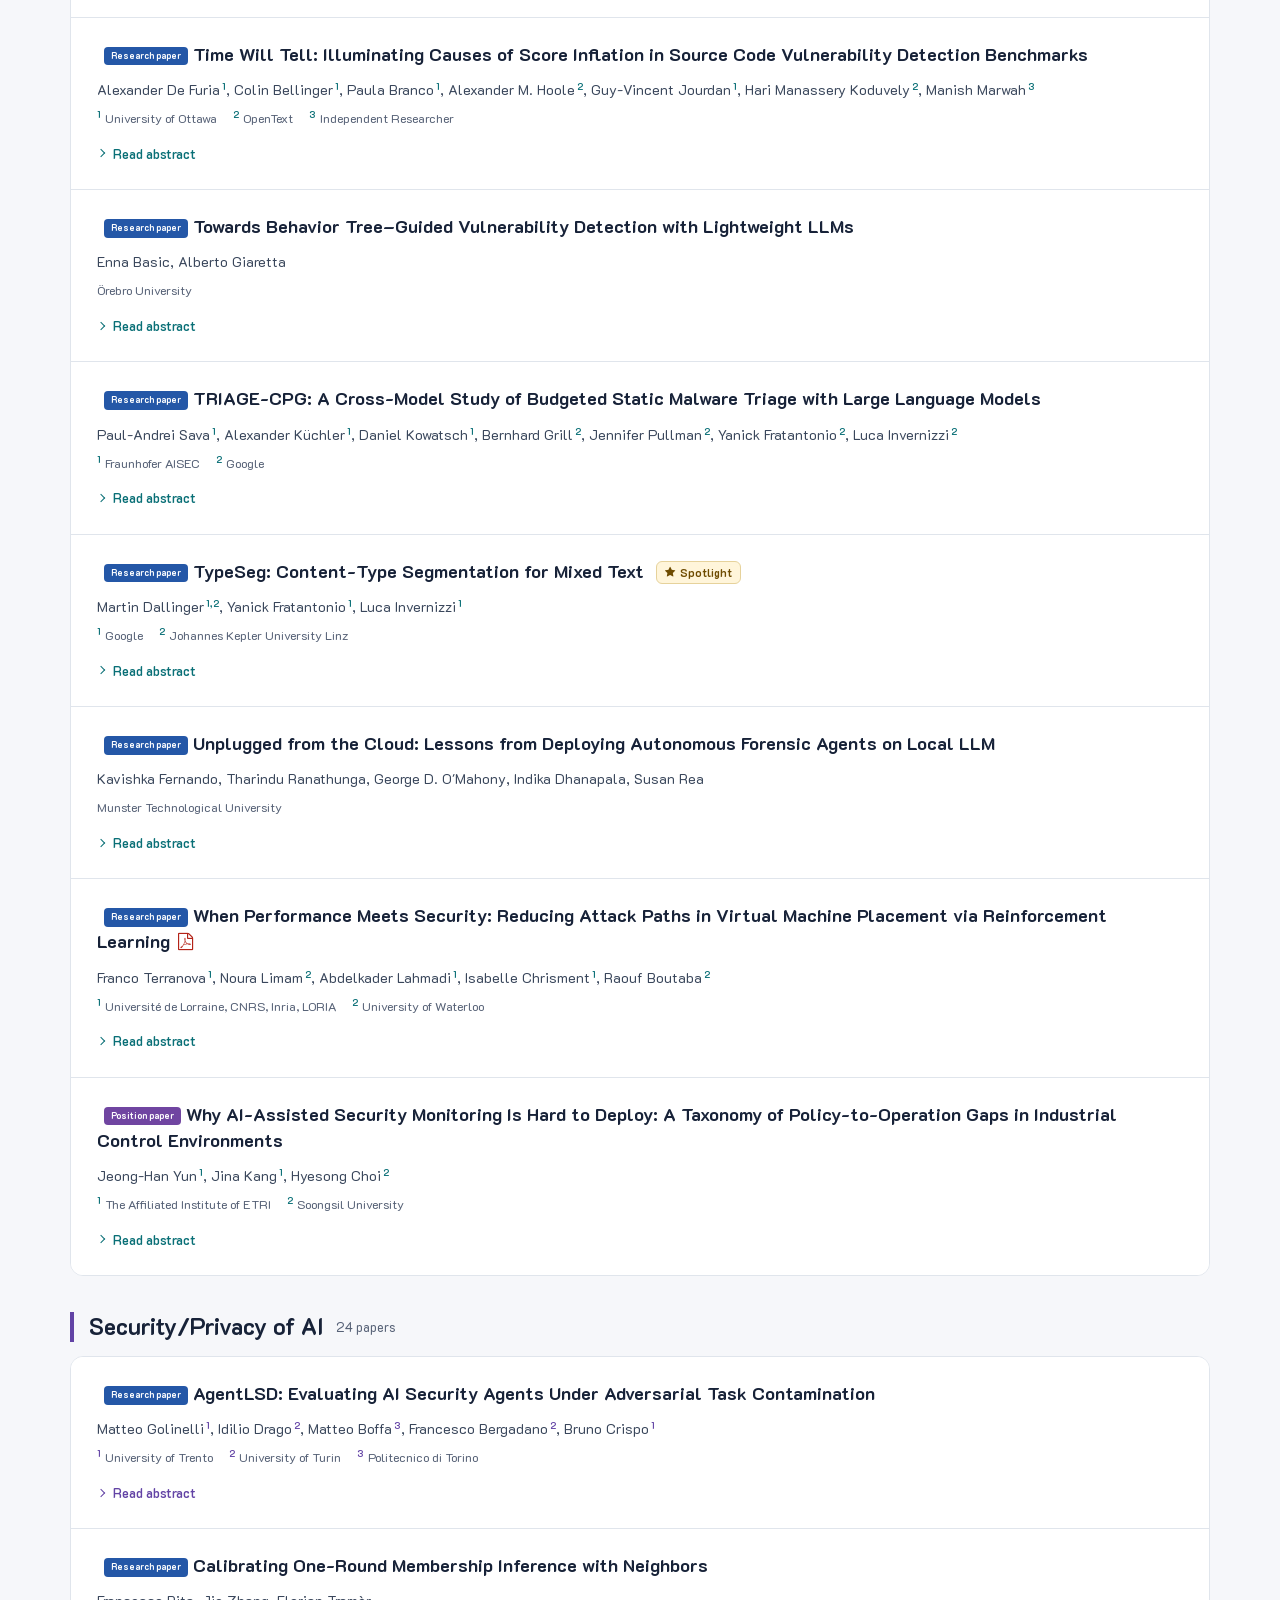
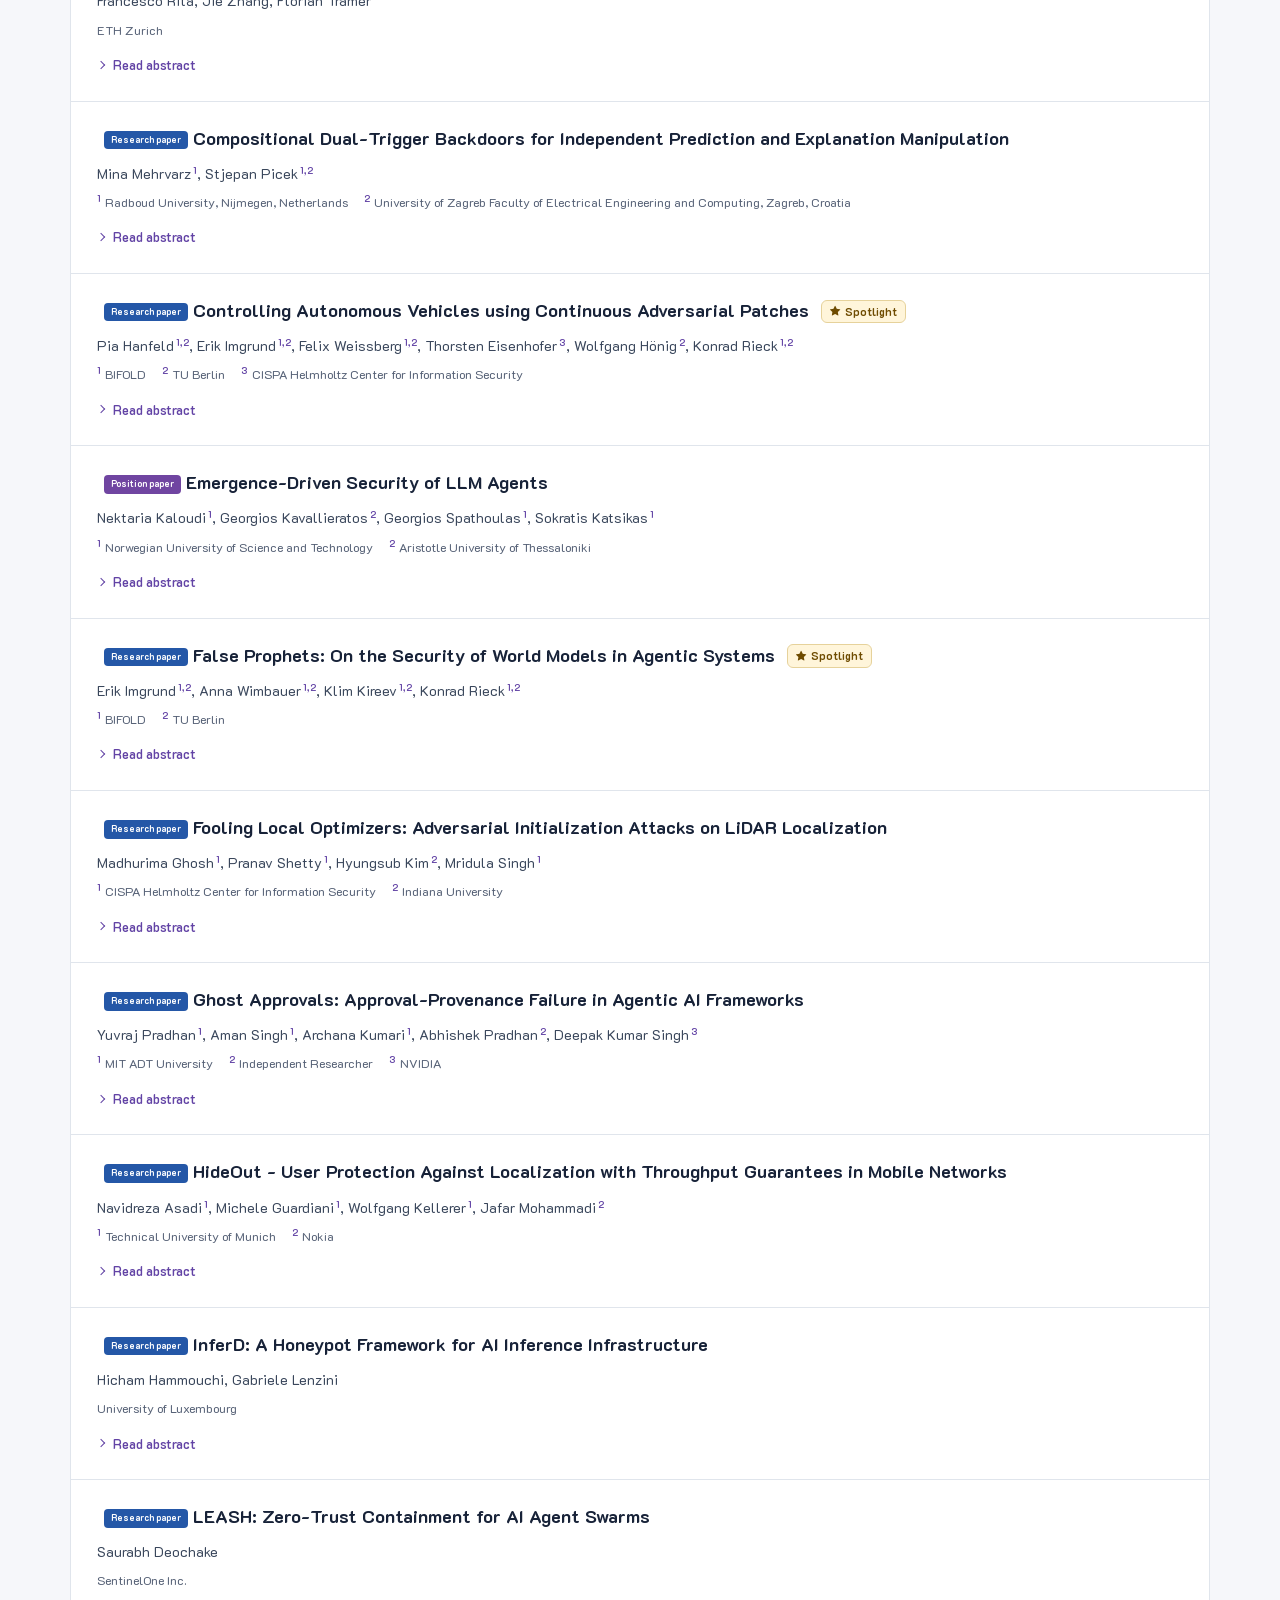
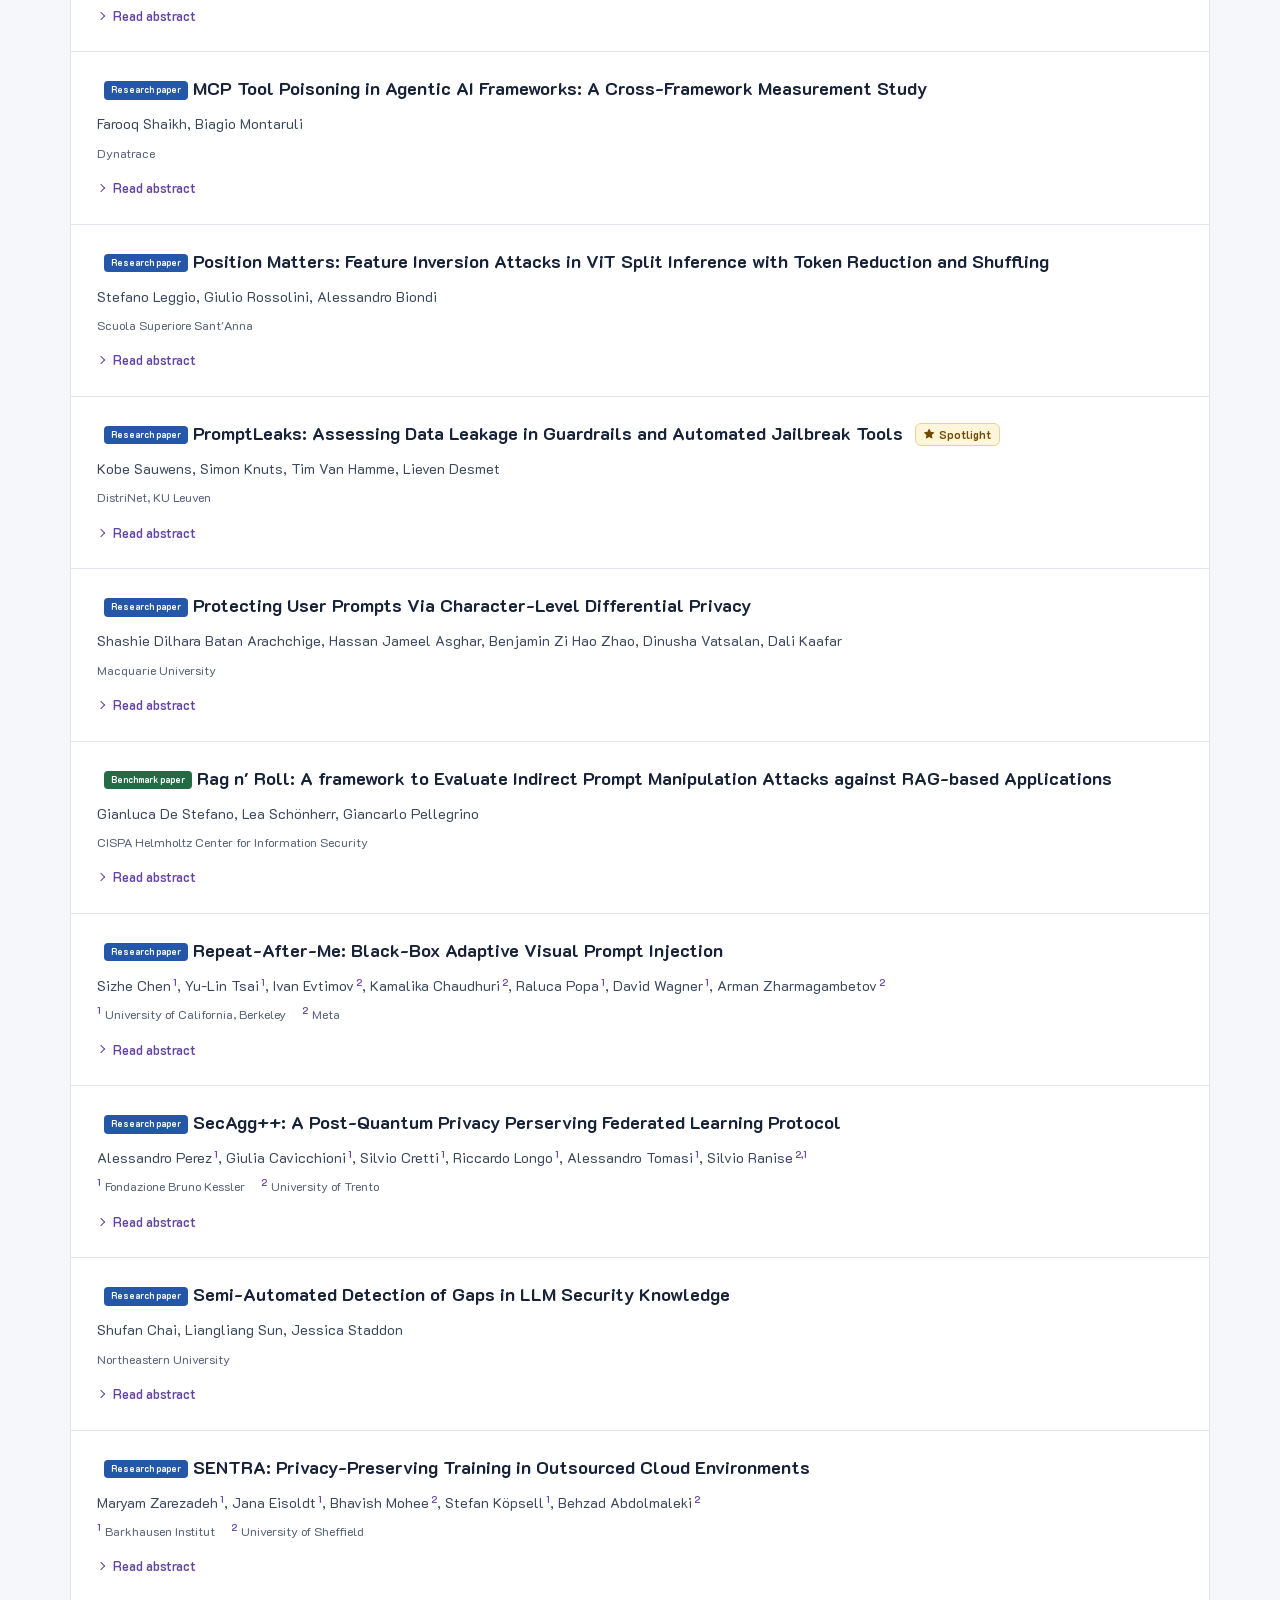
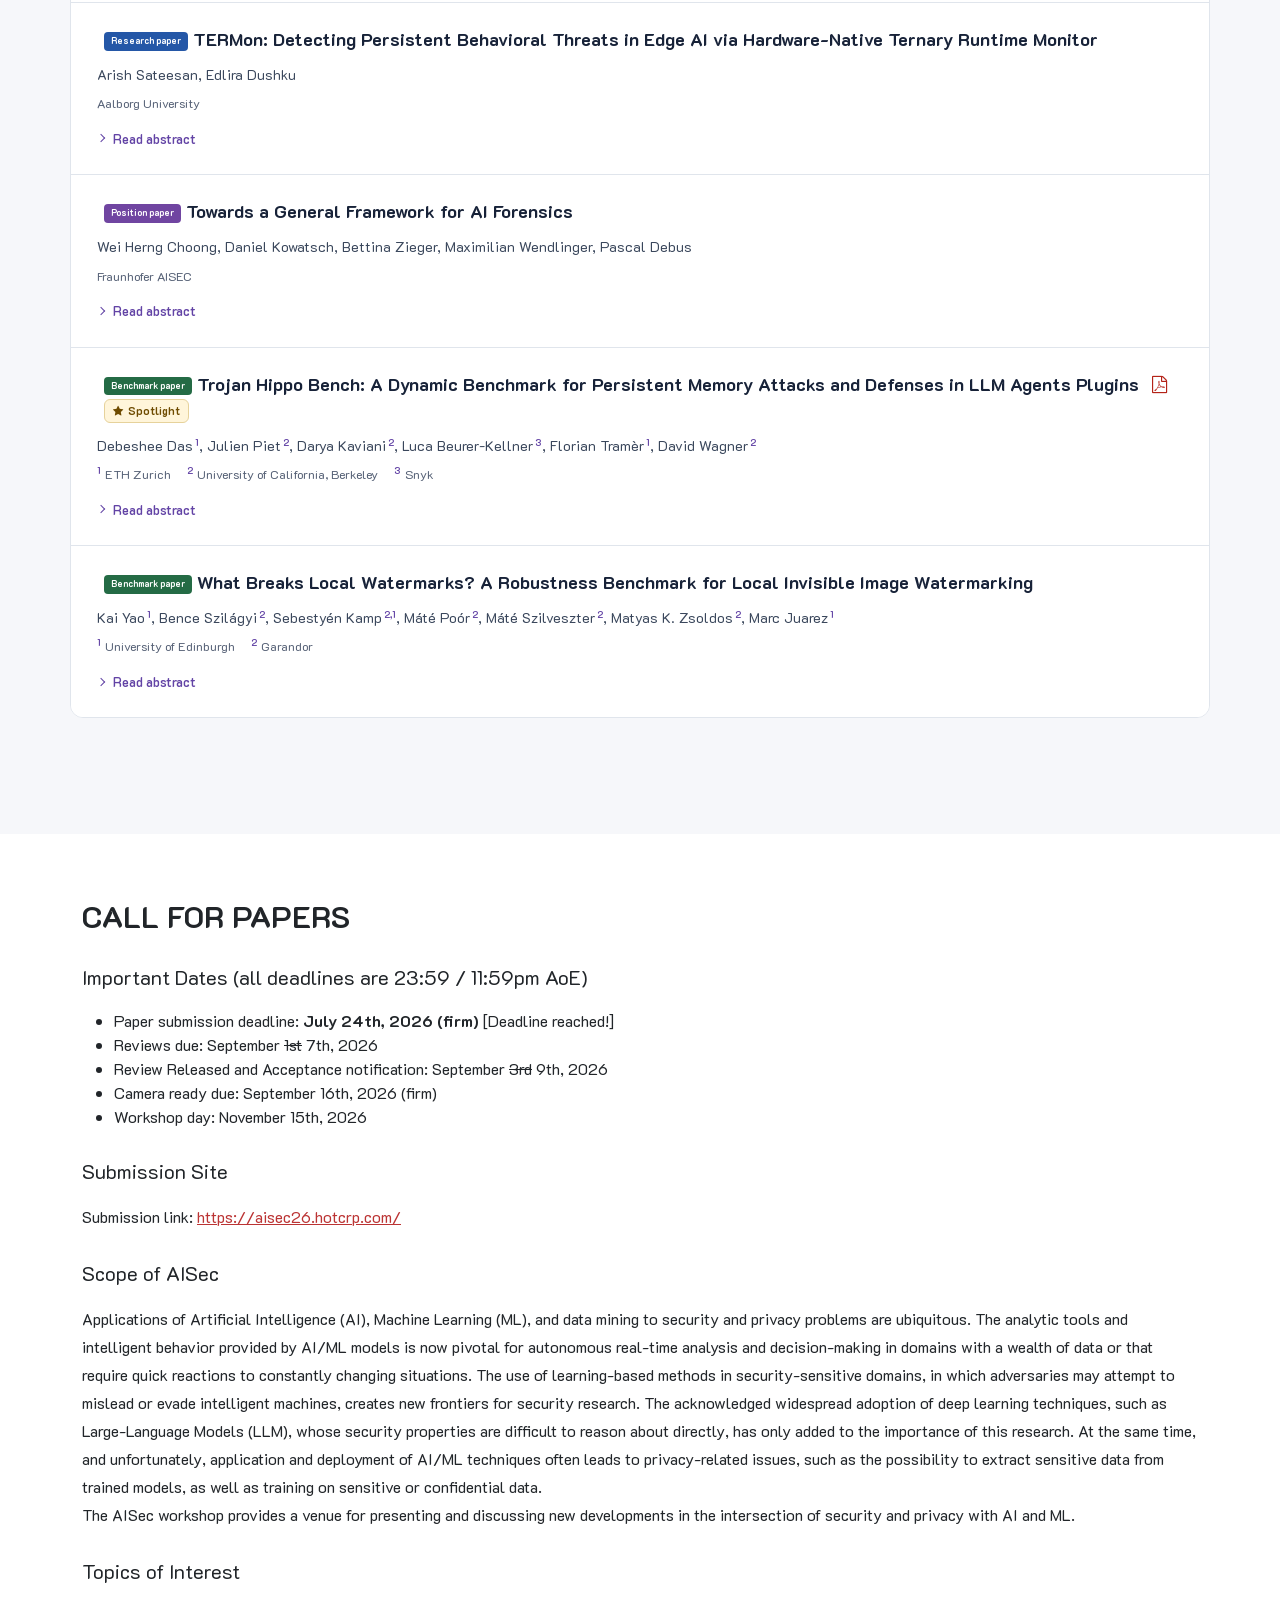
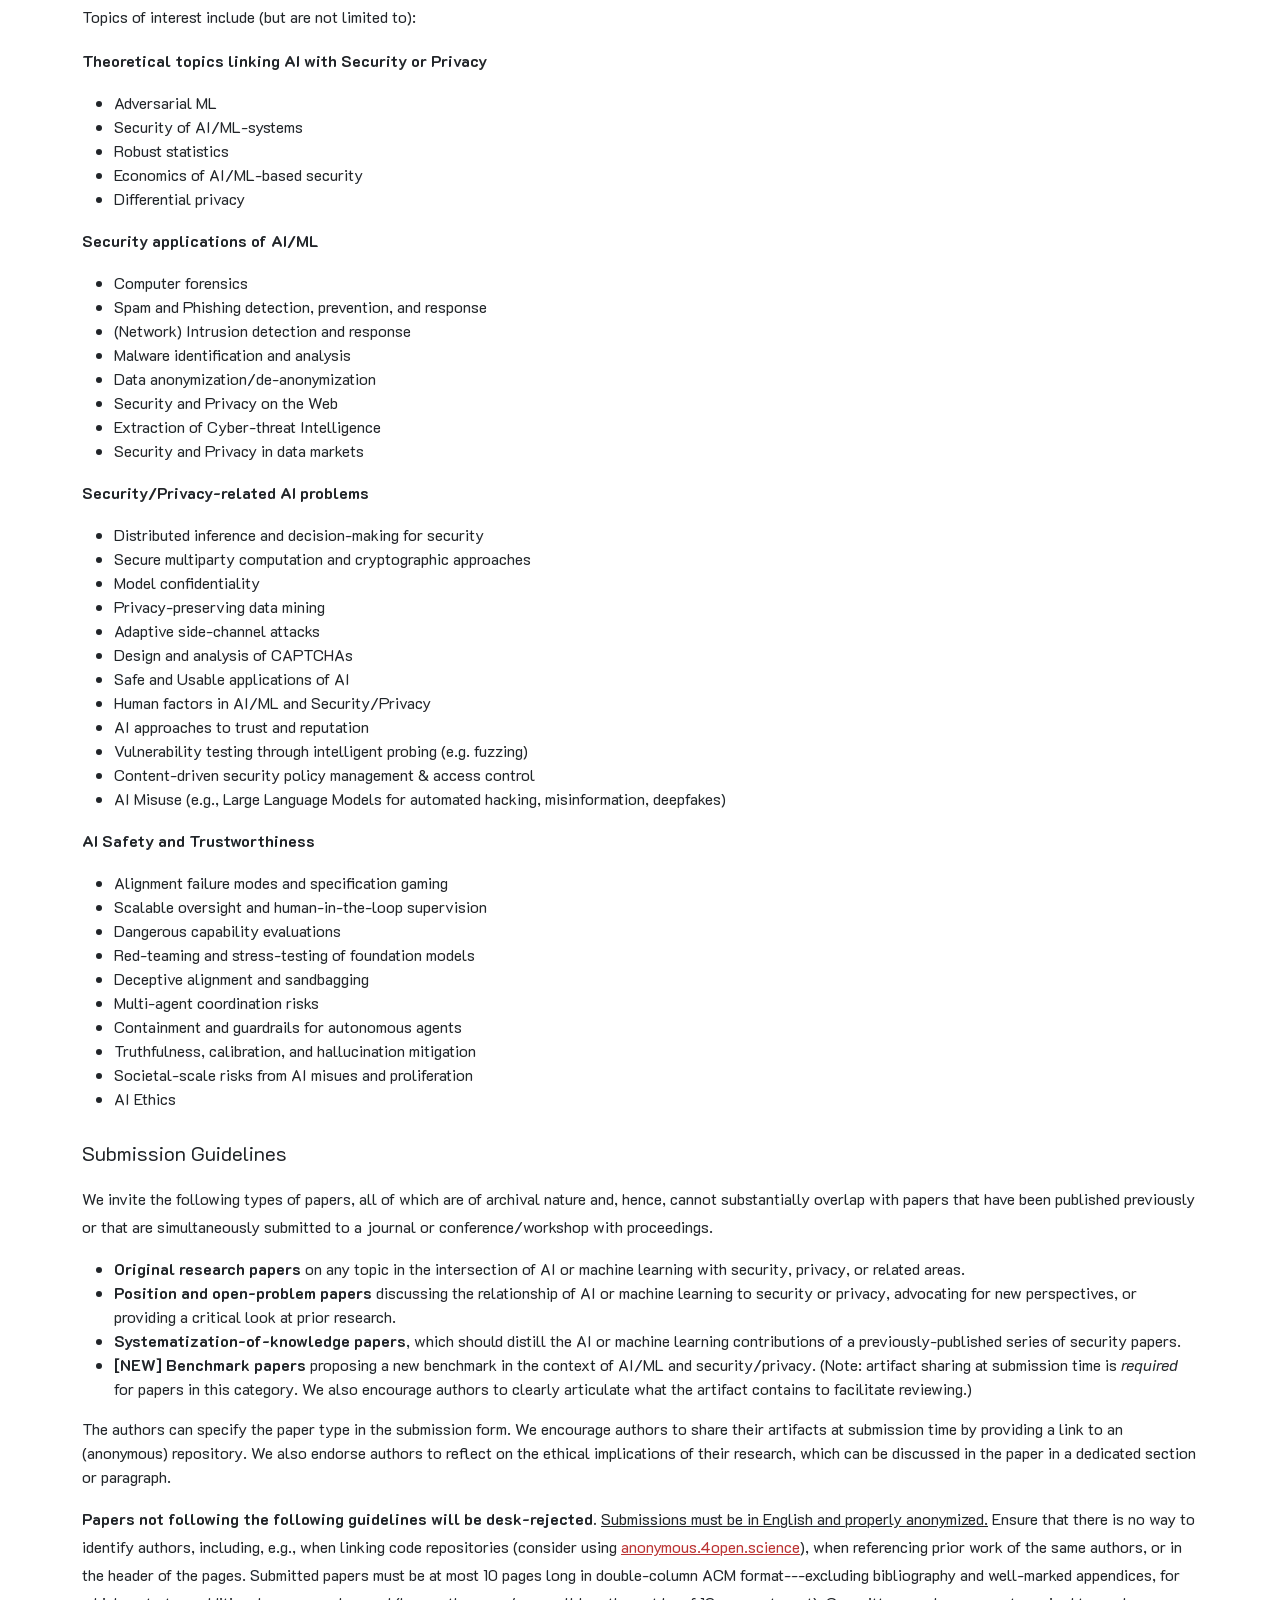
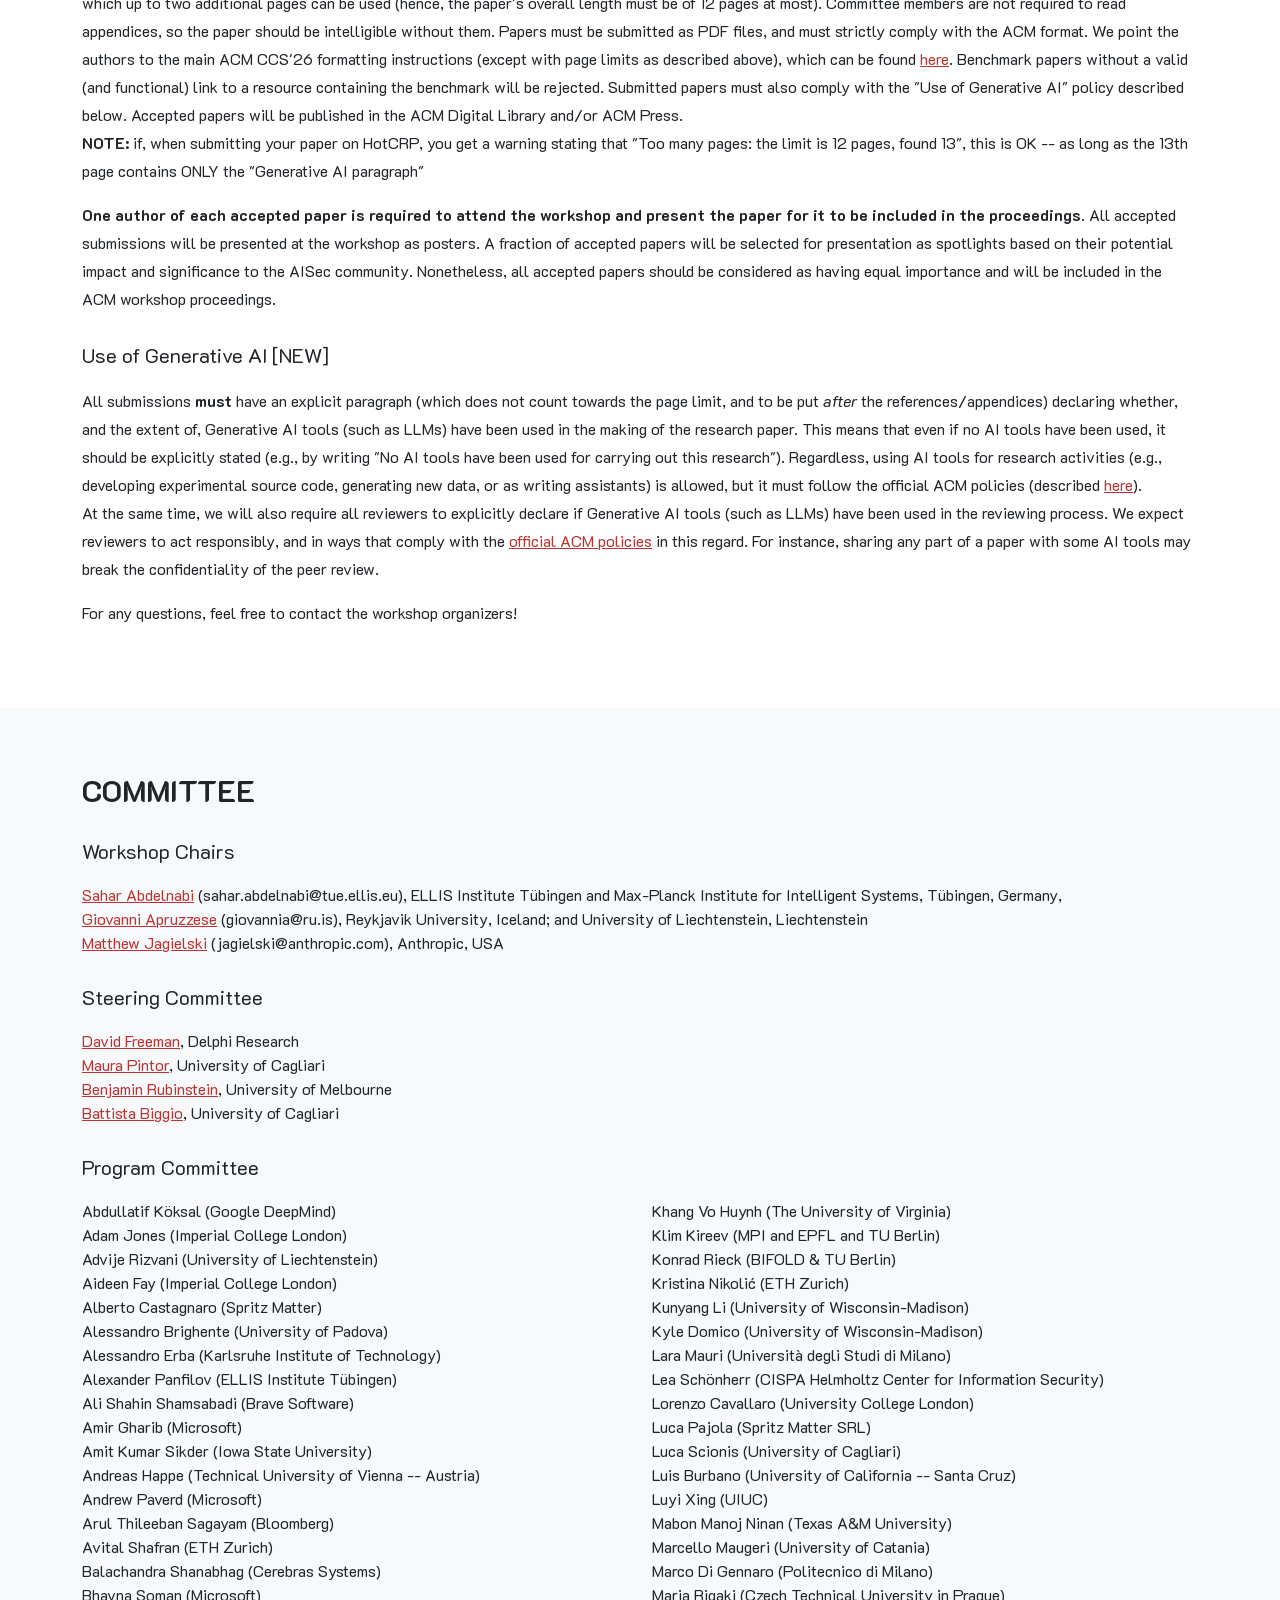
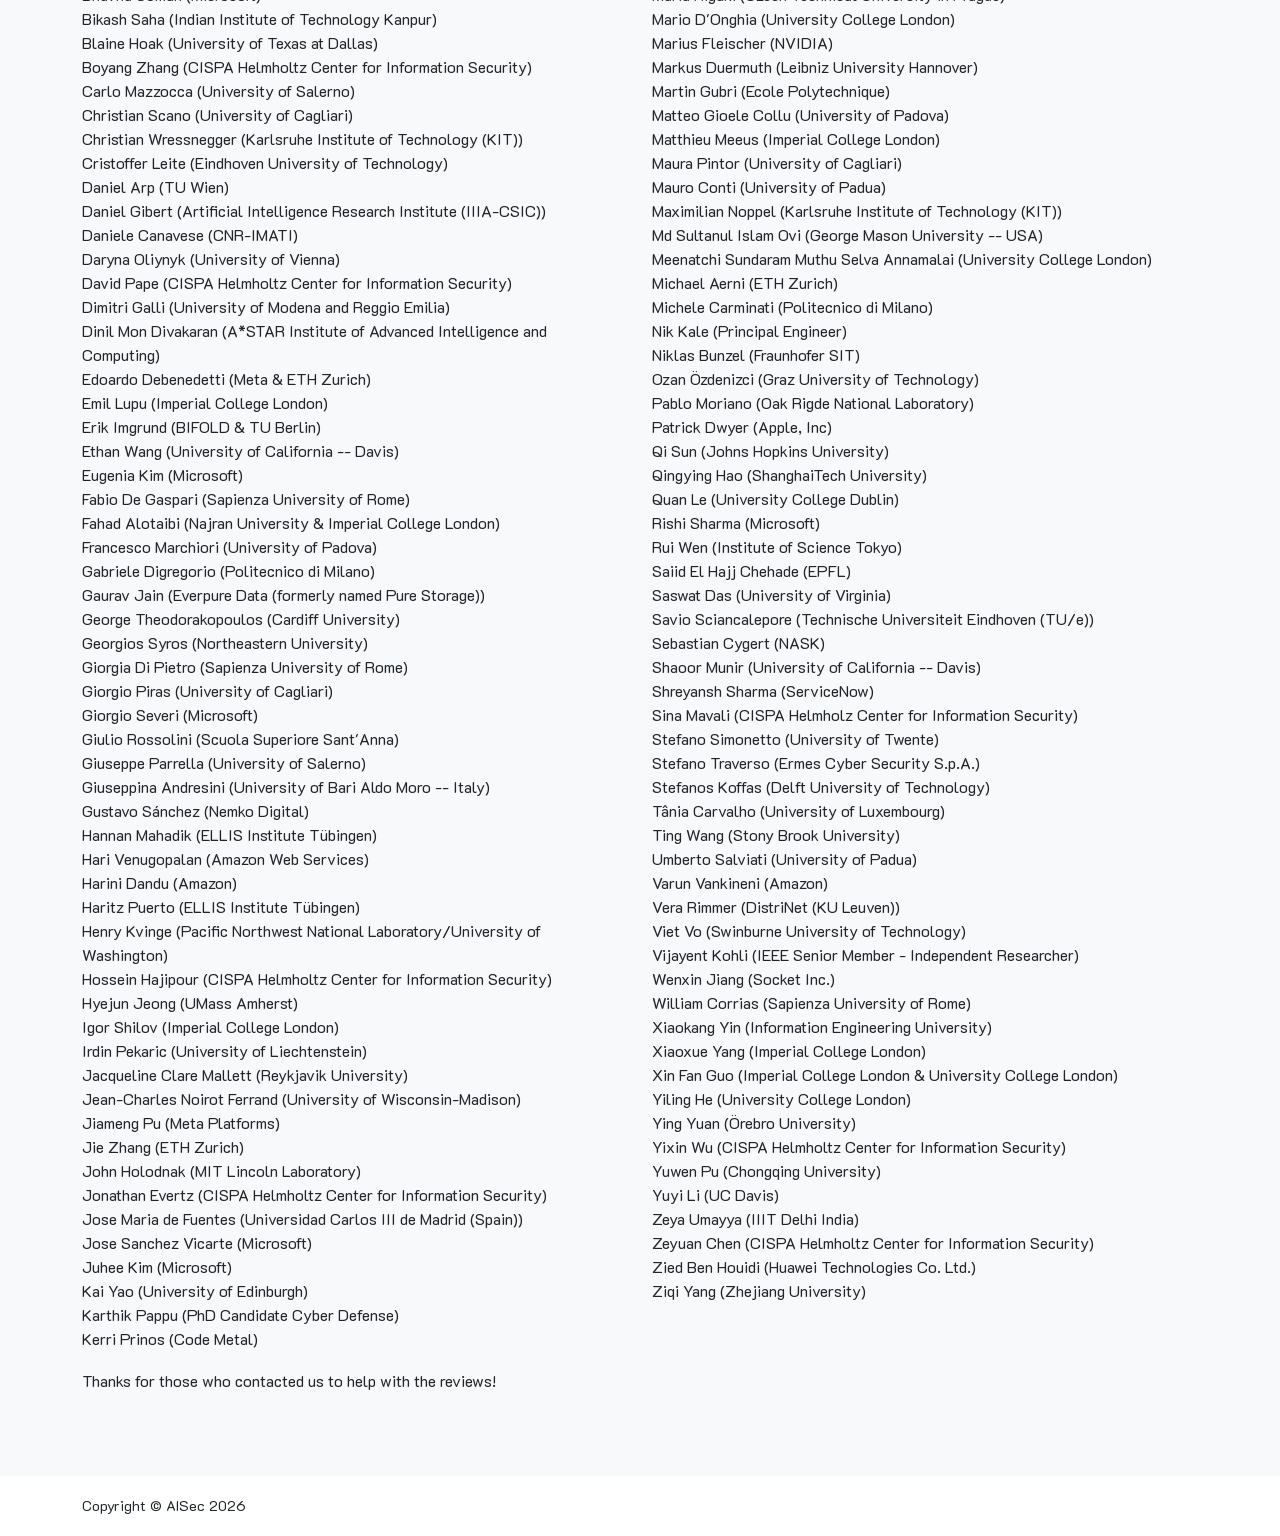
==== commit 6b935868: "paper types" ====
--- a/index.html
+++ b/index.html
@@ -18,7 +18,7 @@
         <link href="https://fonts.googleapis.com/css?family=K2D:400,700" rel="stylesheet" type="text/css">
         <!-- Custom styles for this template -->
         <link href="css/agency.css" rel="stylesheet">
-        <link rel="stylesheet" href="css/accepted-papers.css">
+        <link rel="stylesheet" href="css/accepted-papers.css?v=2">
         <script async src="https://www.googletagmanager.com/gtag/js?id=G-QDQDHN7F62"></script>
         <script>
         window.dataLayer = window.dataLayer || [];
@@ -629,7 +629,6 @@
                             </li>
                         </ul>
                         <h3 class="section-subheading">Program Committee</h3>
-                        <b>Reviewers</b>
                         <div class="row">
                             <div class="col">
                                 <ul class="noindent">
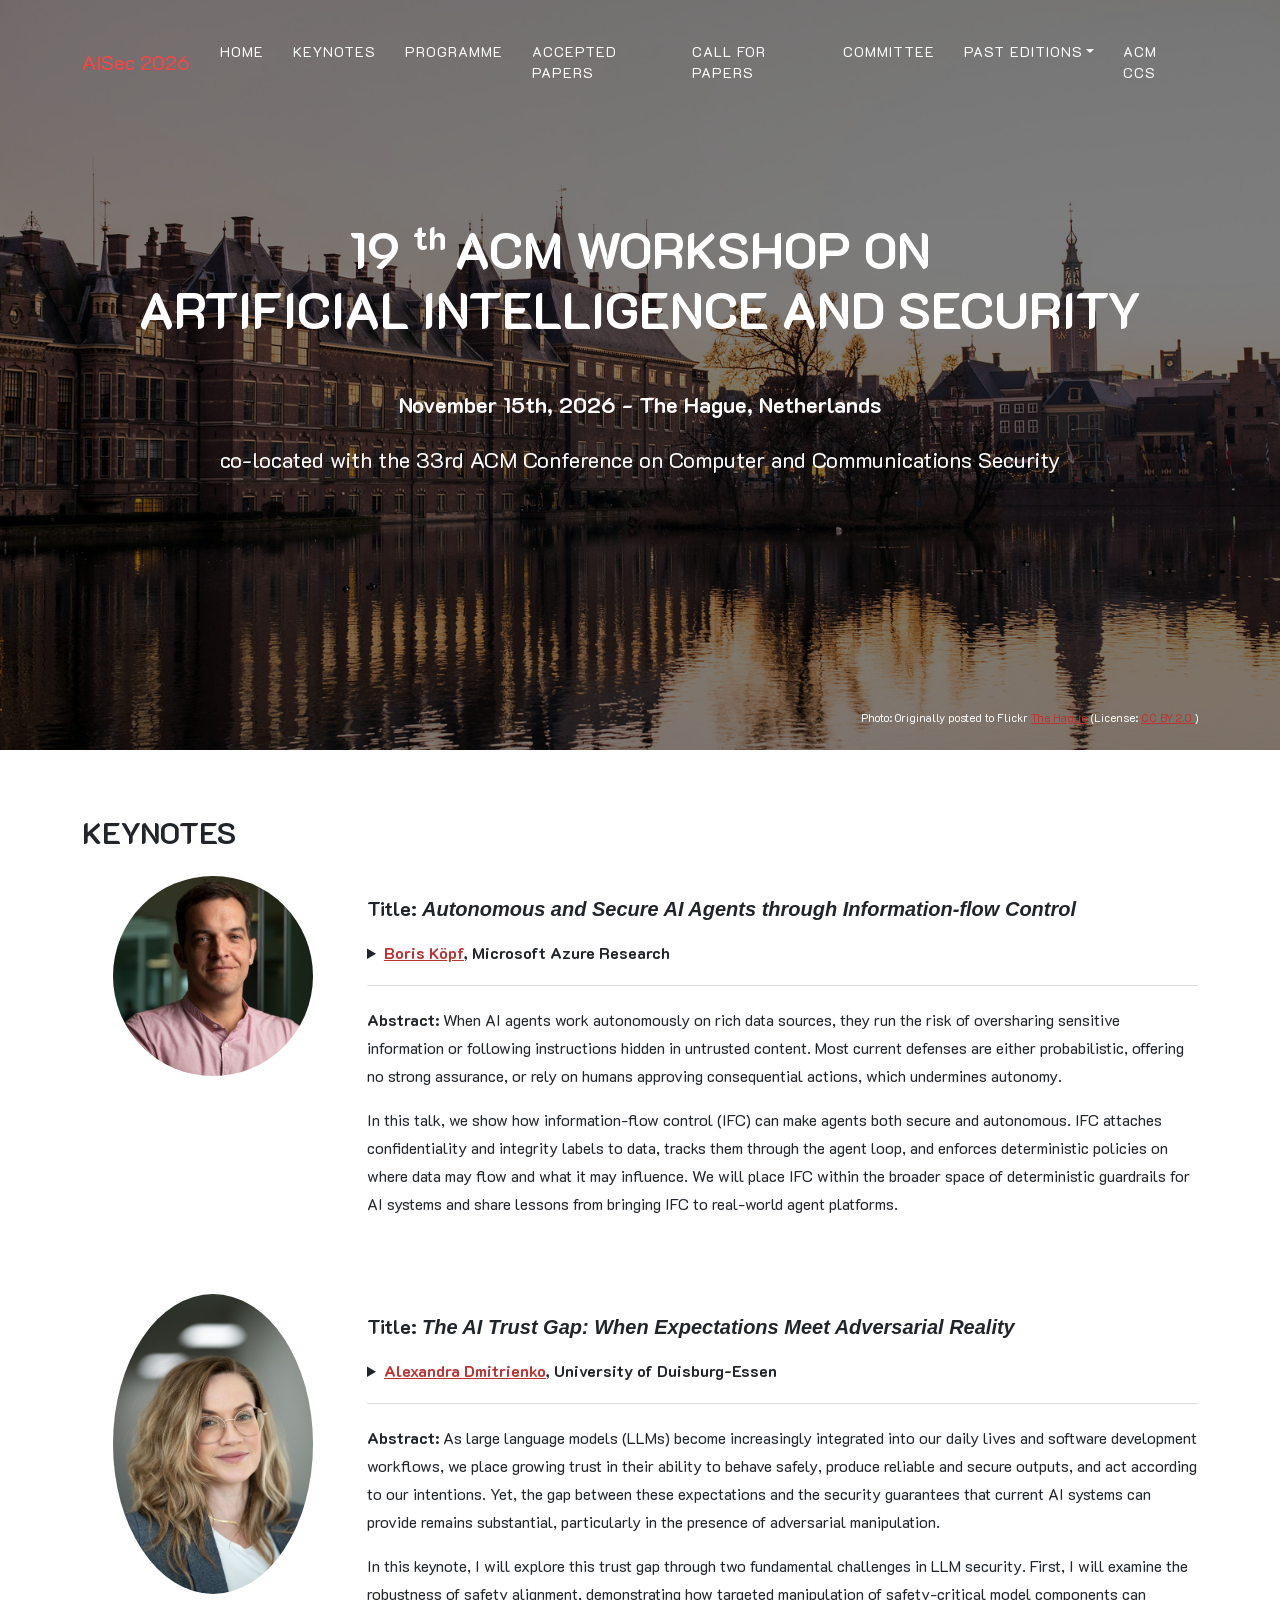
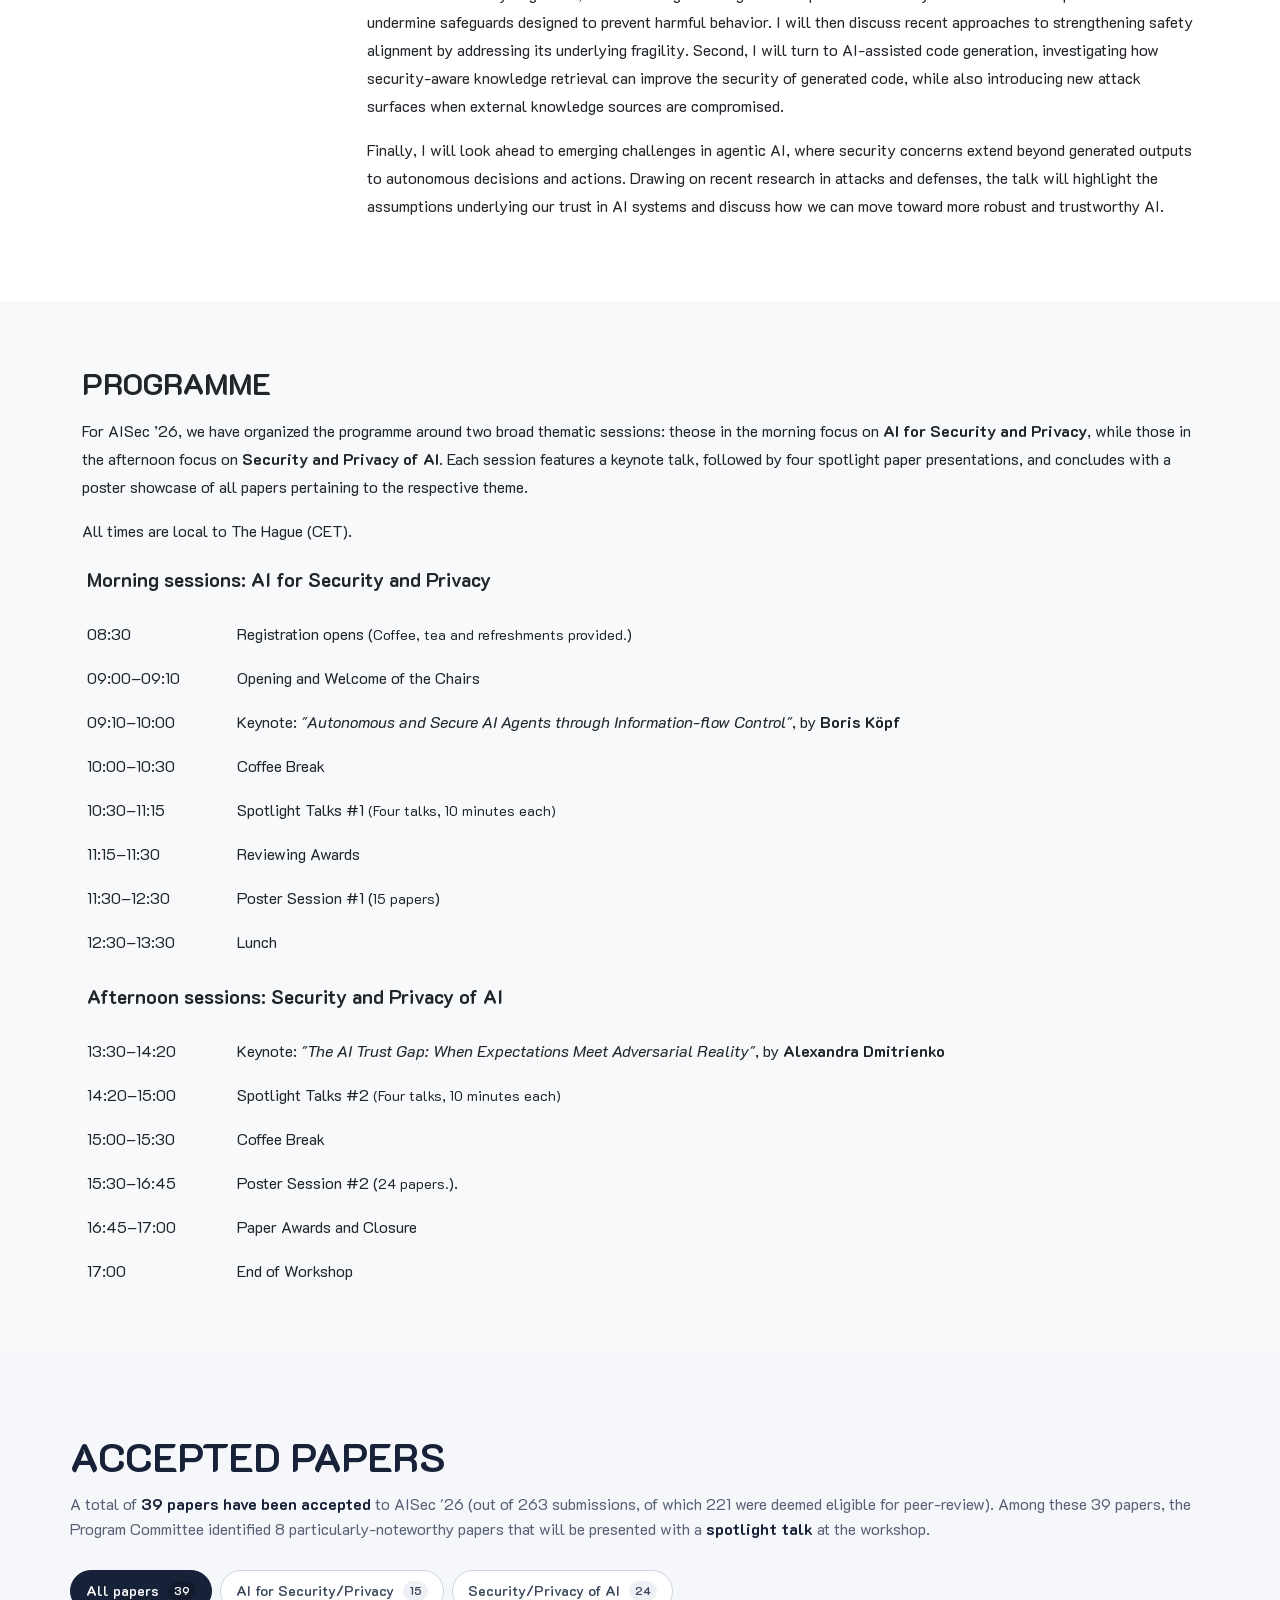
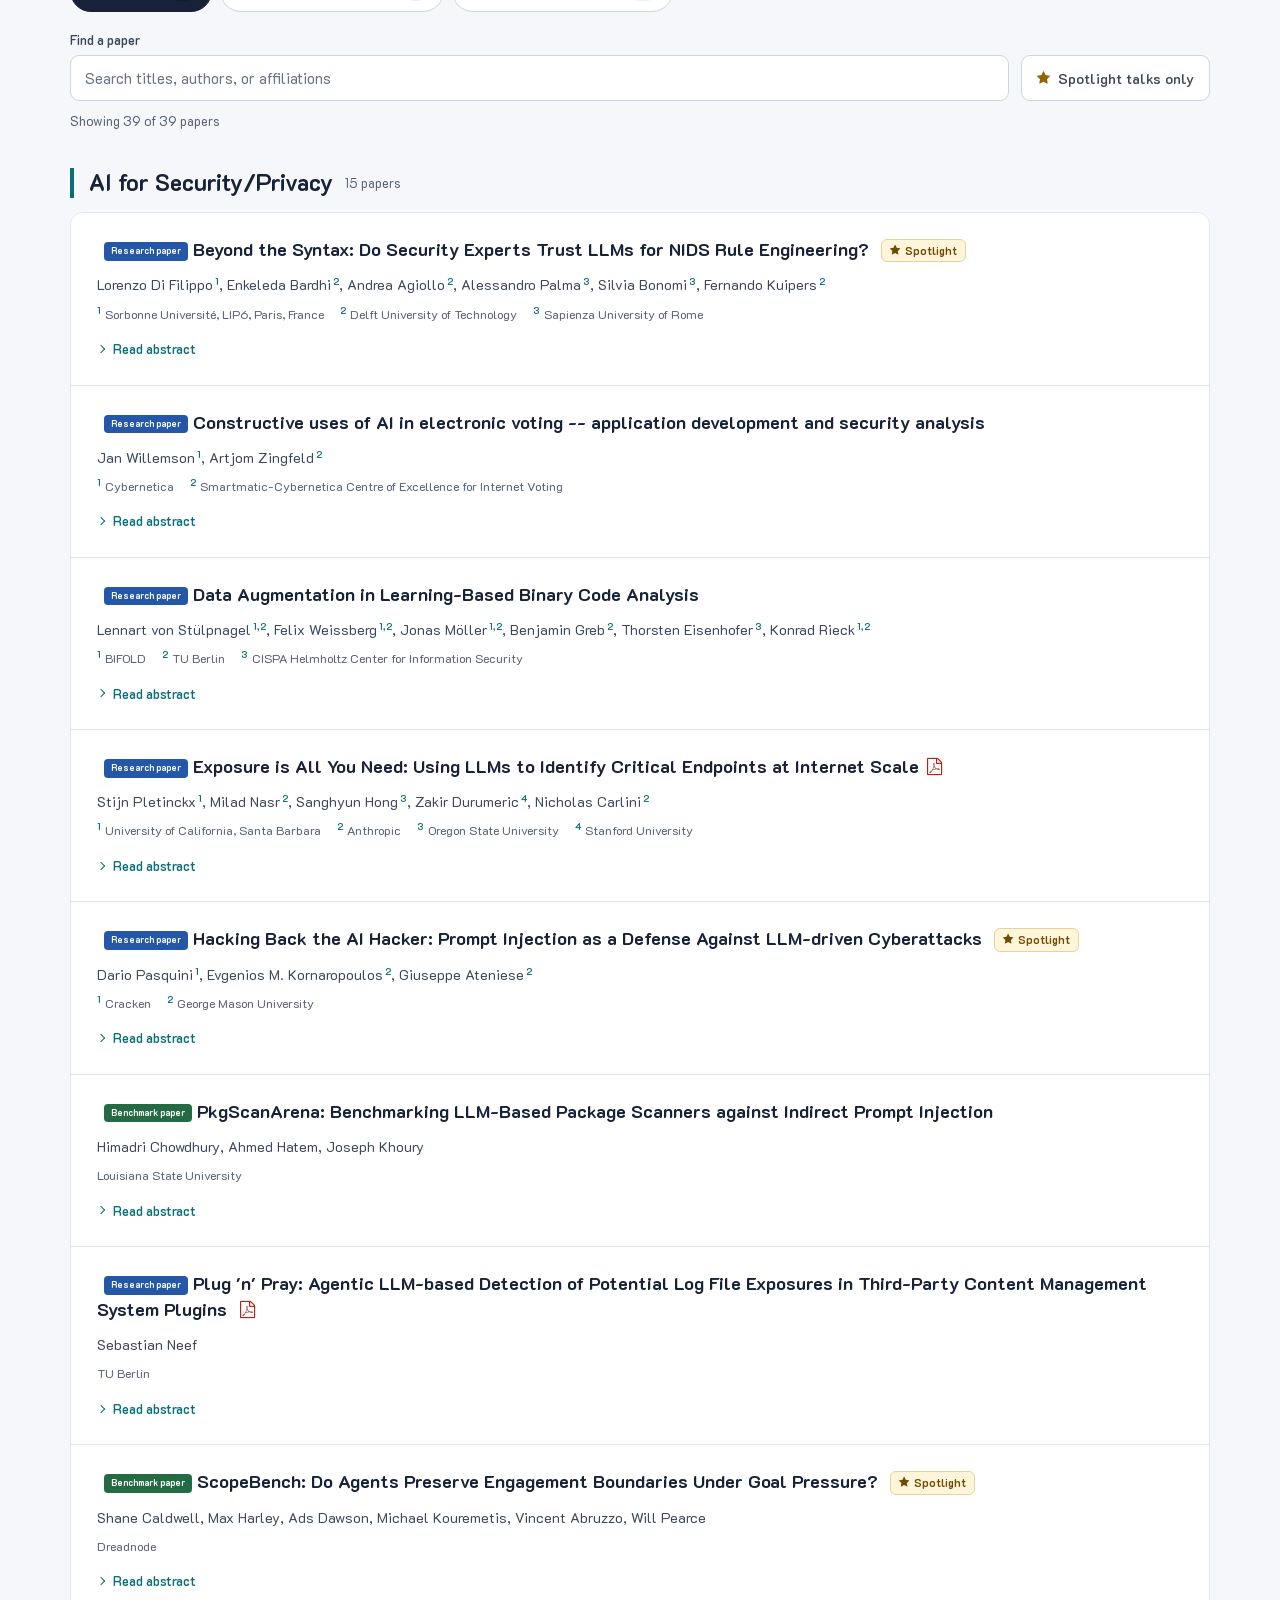
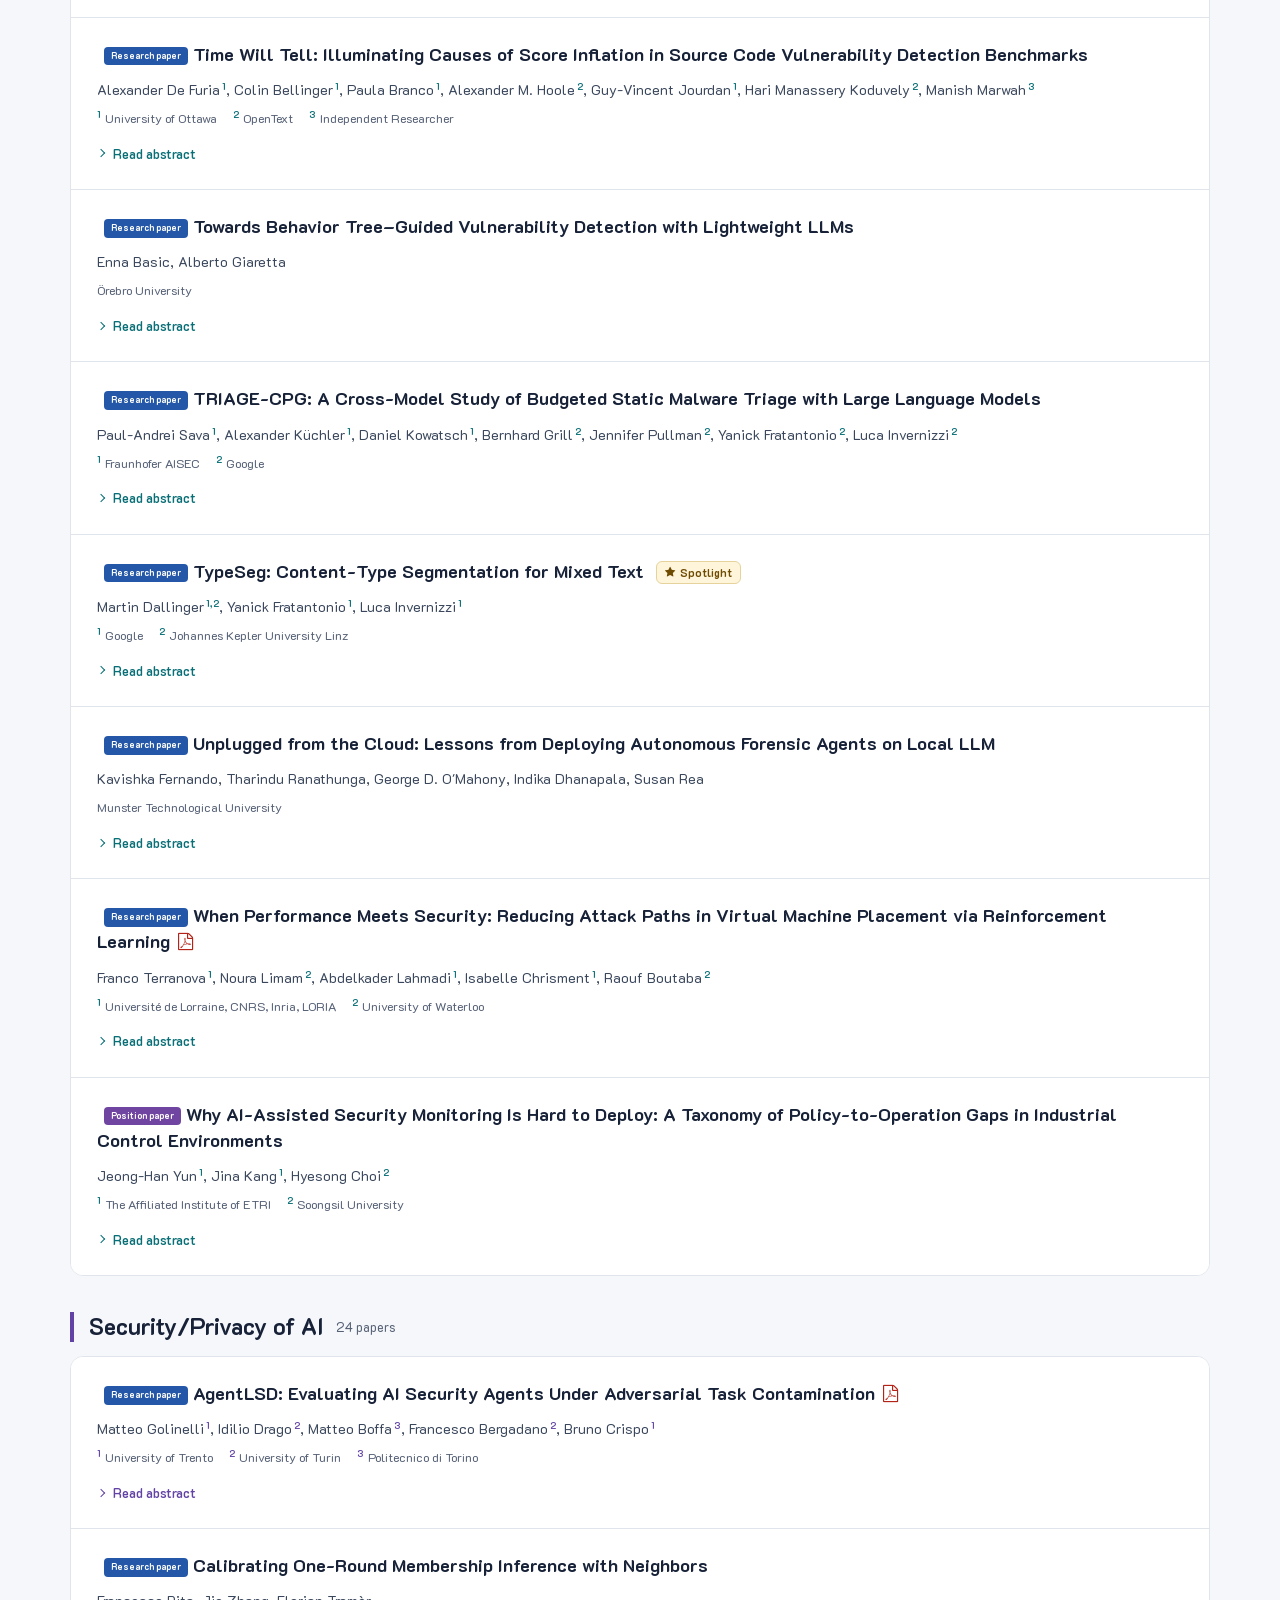
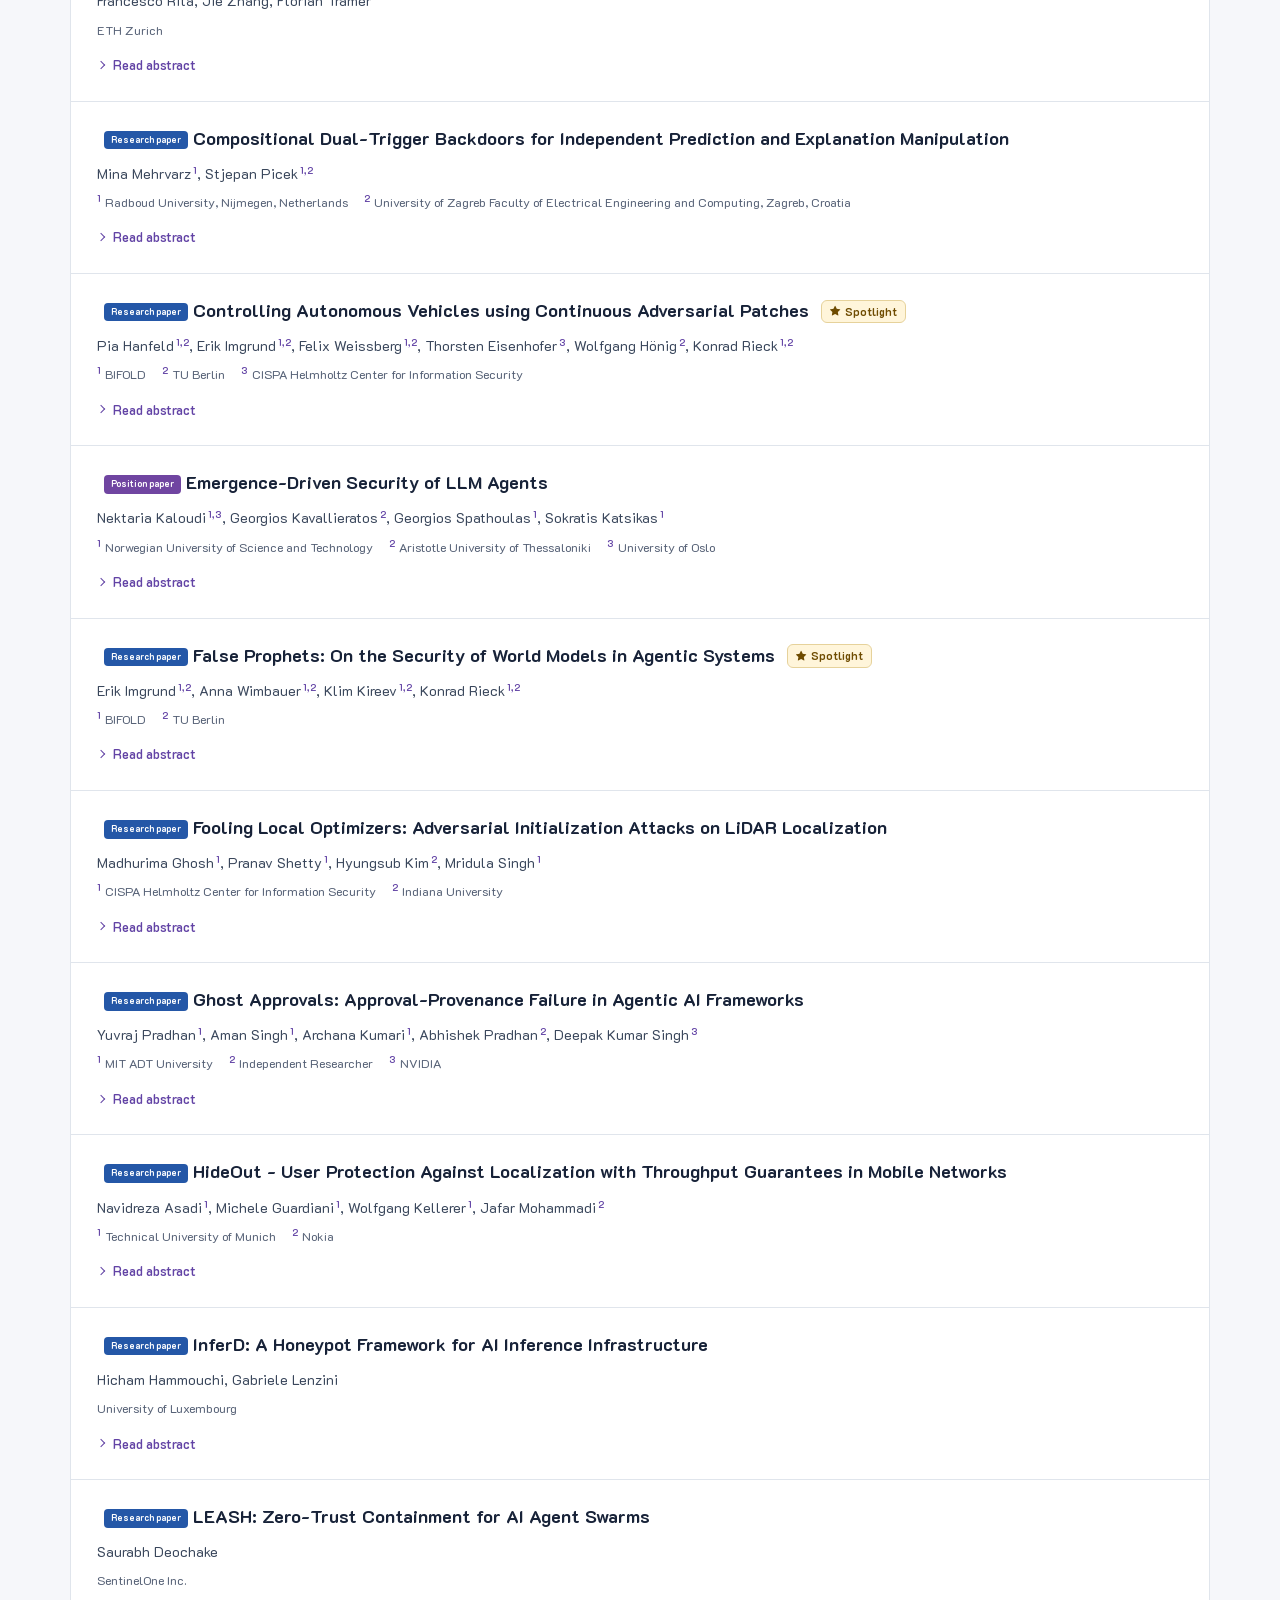
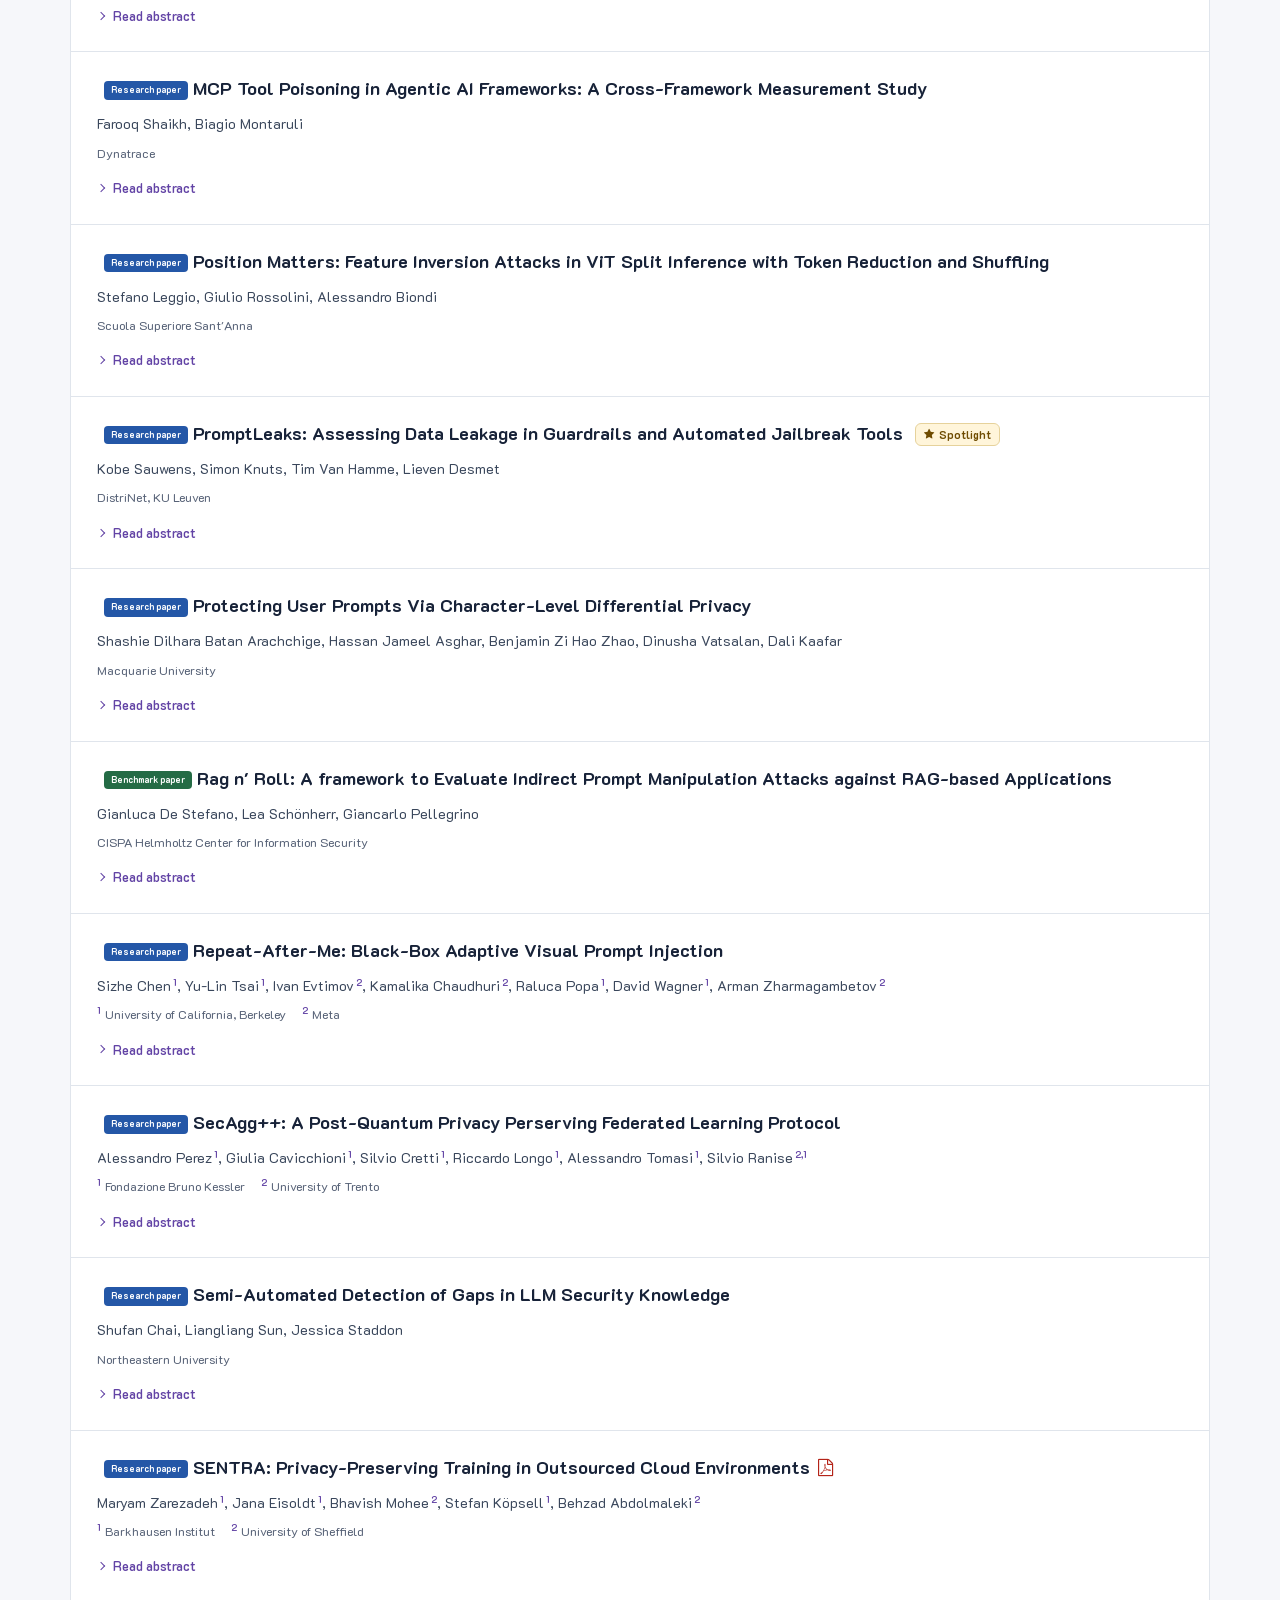
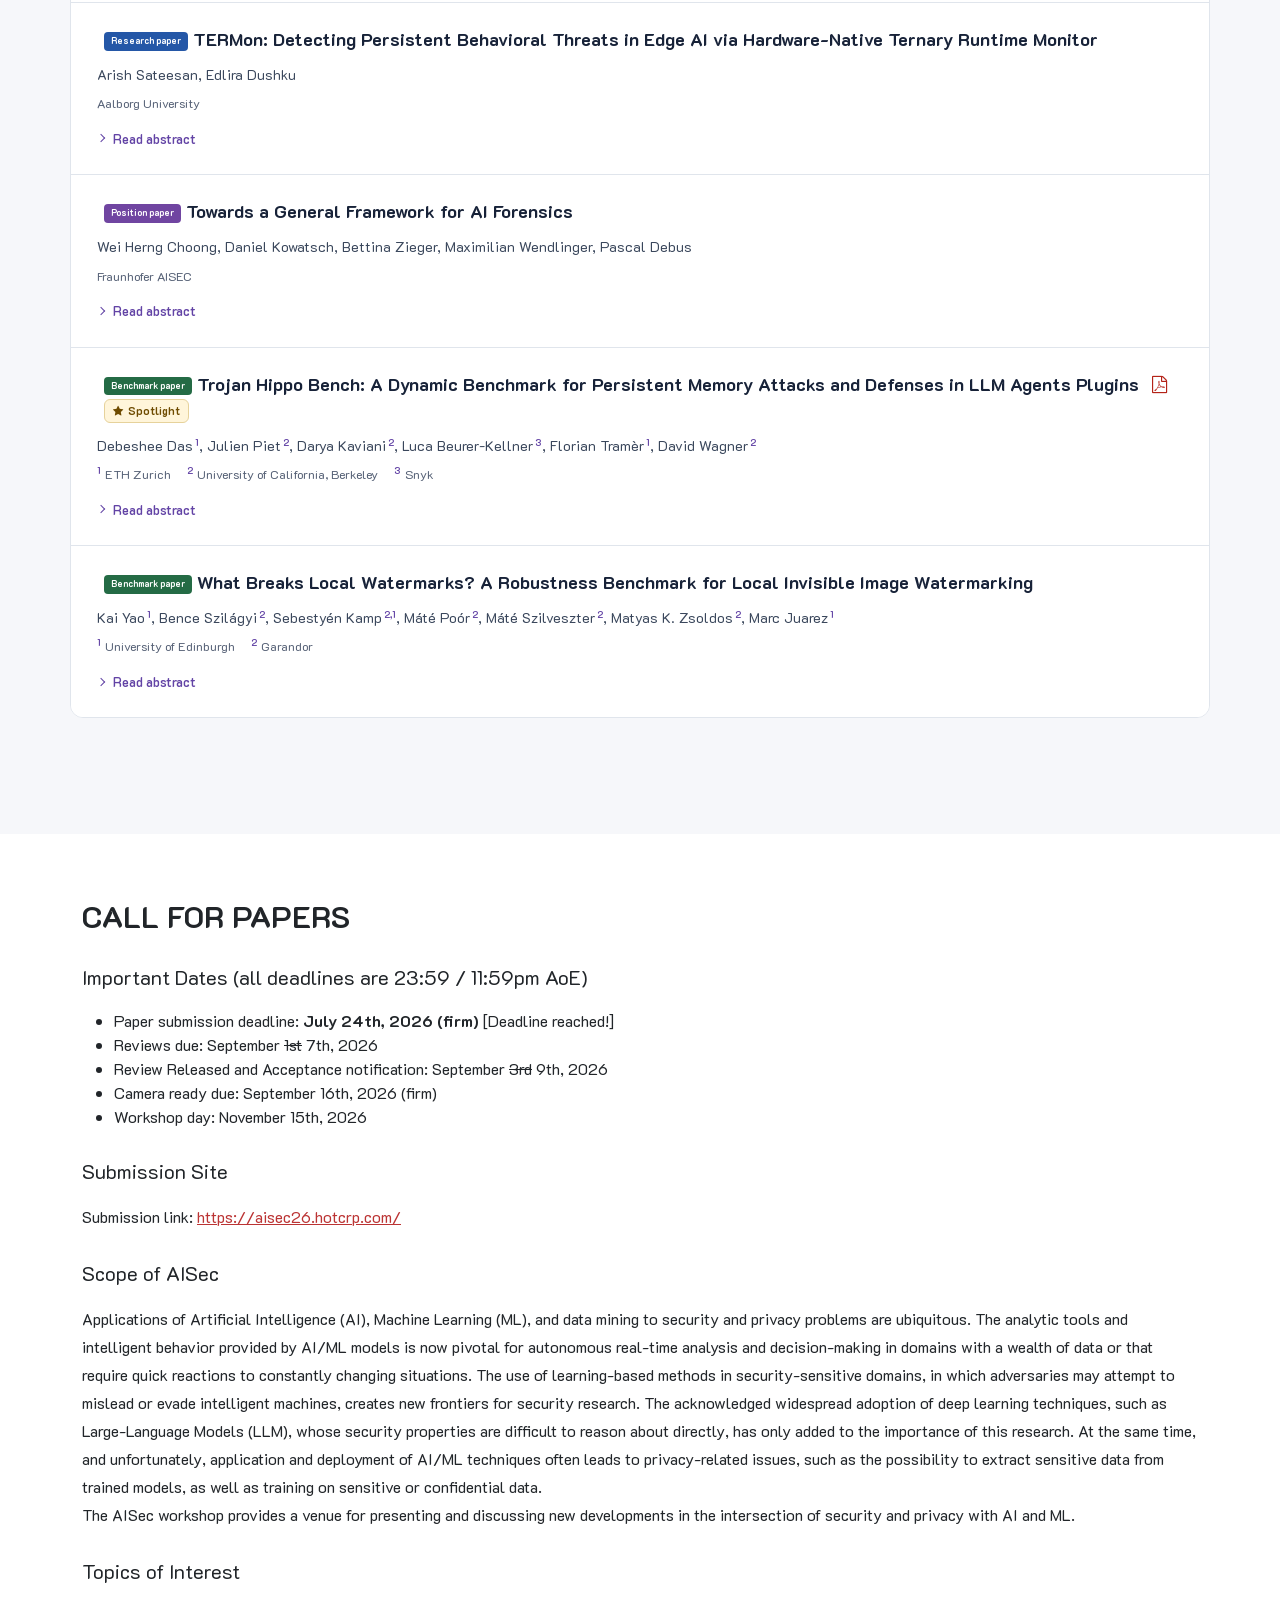
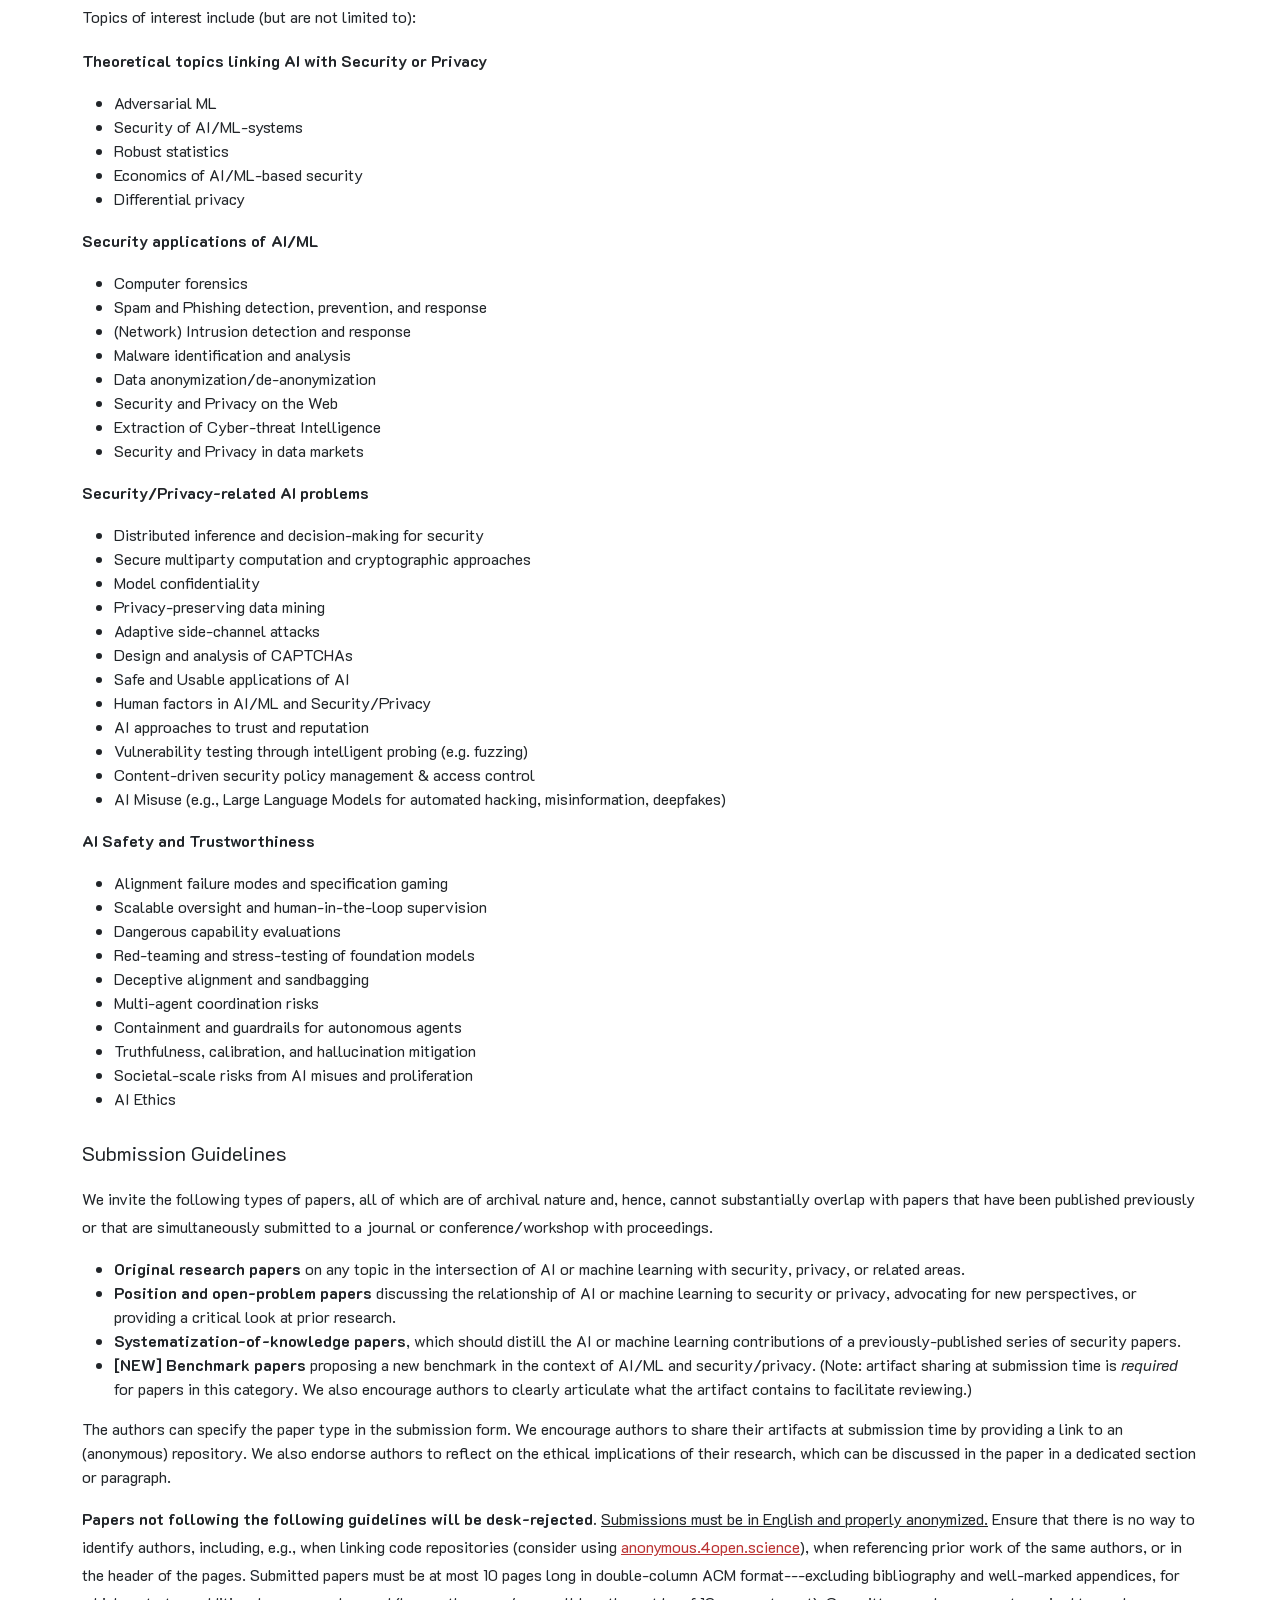
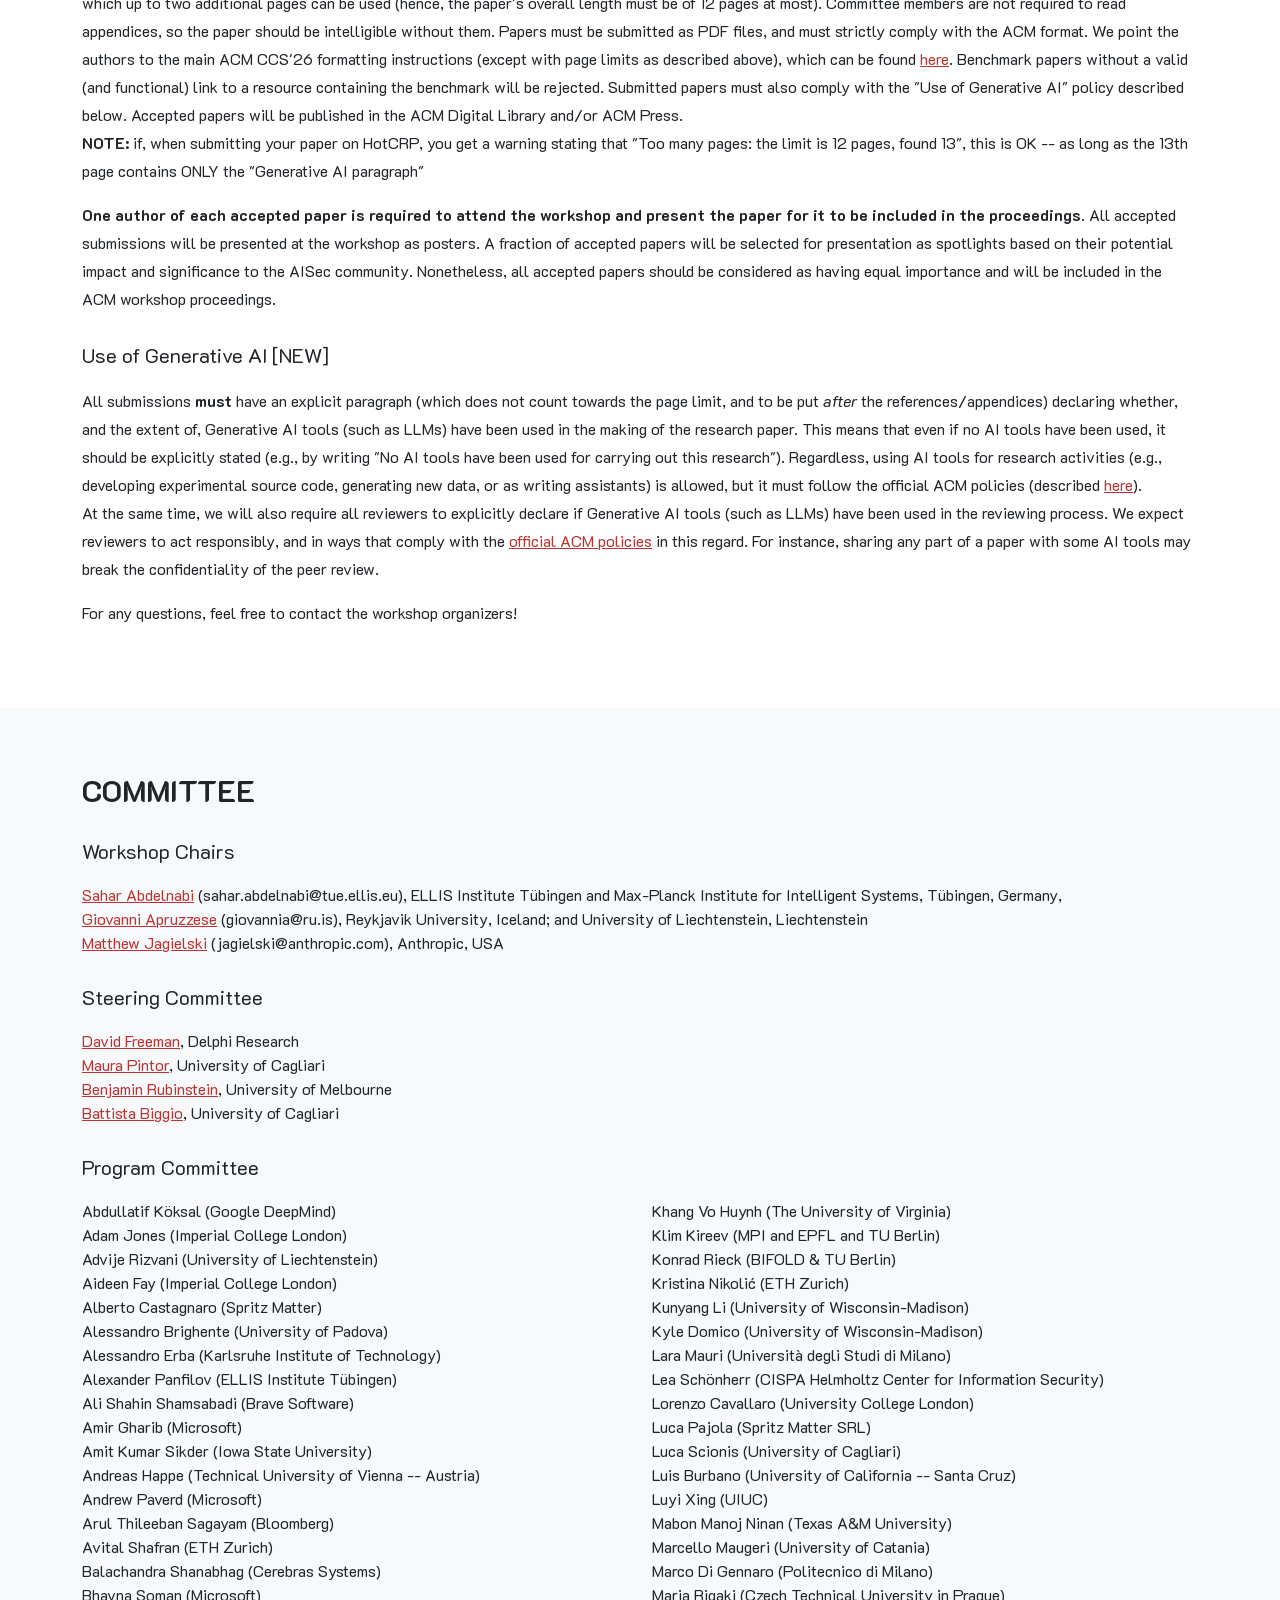
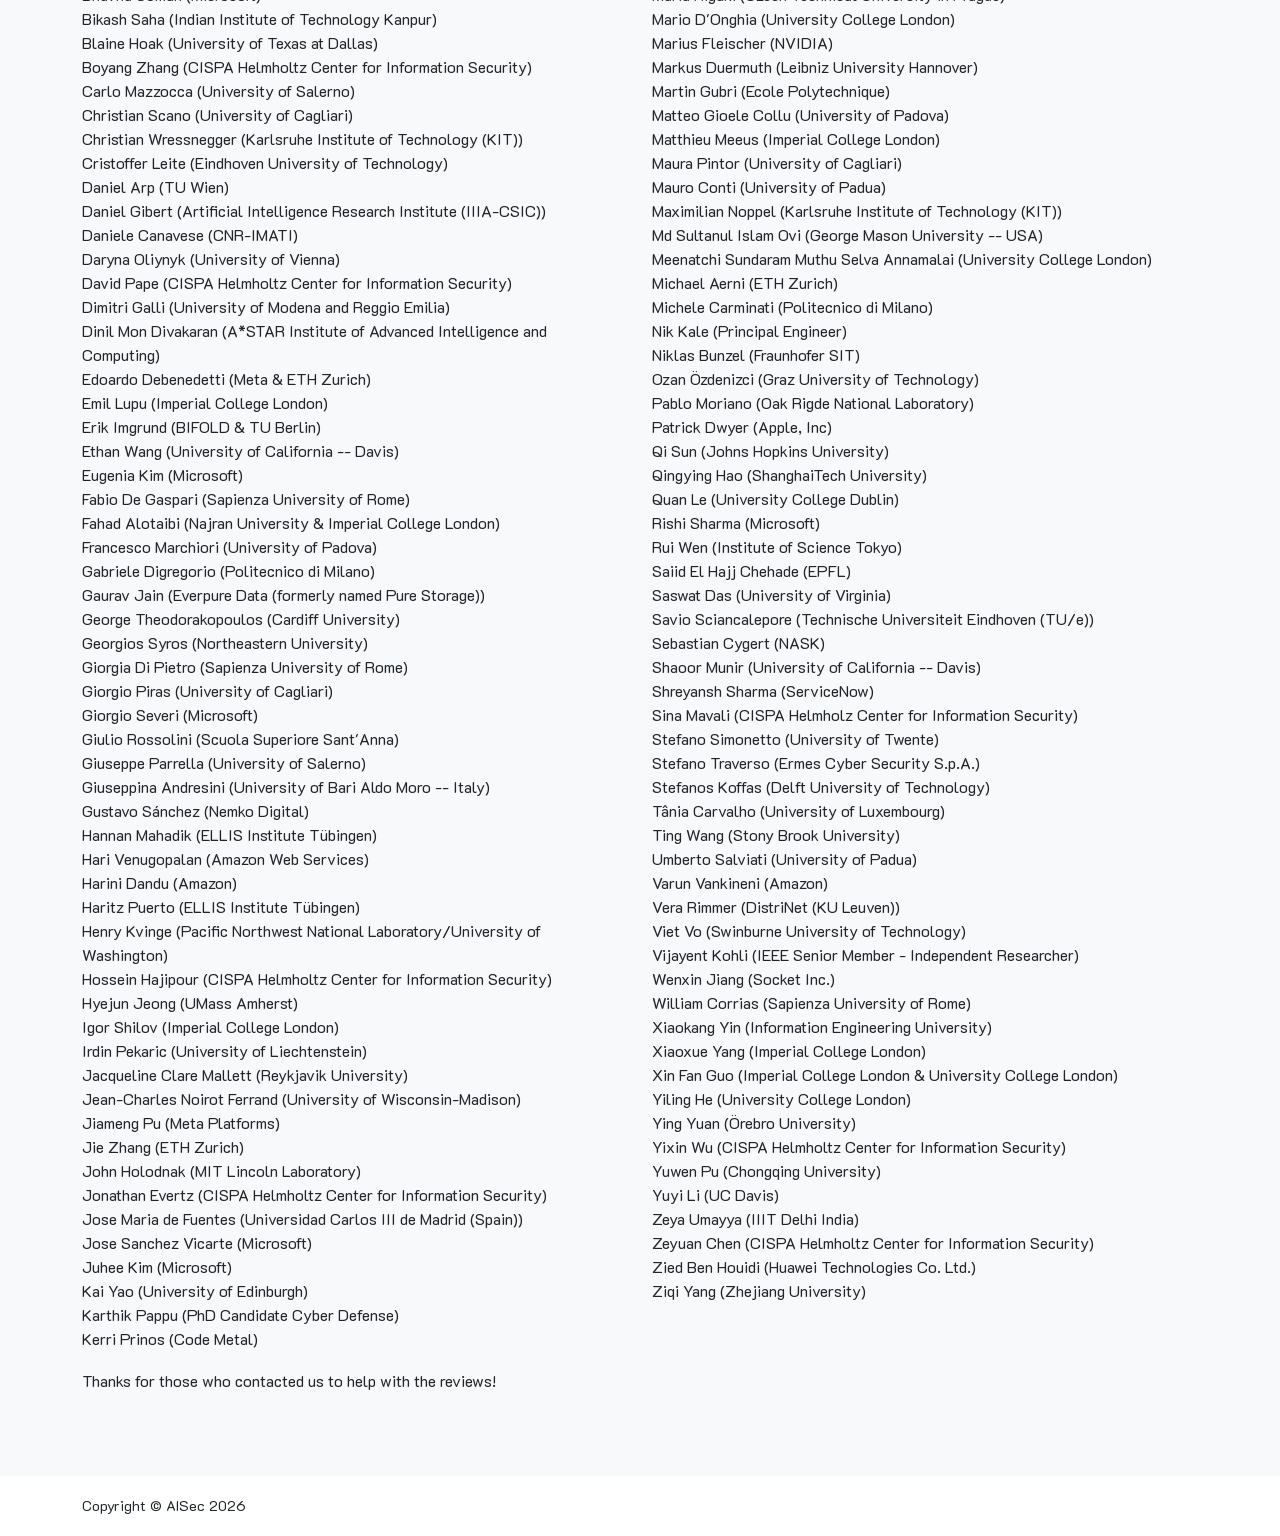
==== commit 97627a1b: "preprints" ====
--- a/index.html
+++ b/index.html
@@ -4,8 +4,17 @@
         <meta name="generator" content="HTML Tidy for HTML5 for Apple macOS version 5.6.0">
         <meta charset="utf-8">
         <meta name="viewport" content="width=device-width, initial-scale=1, shrink-to-fit=no">
-        <meta name="description" content="AI and Security Workshop (AISec)">
+        <meta name="description" content="19th ACM Workshop on Artificial Intelligence and Security (AISec 2026). November 15, 2026, The Hague, Netherlands.">
         <meta name="keywords" content="Deep Learning, Machine Learning, Security, Adversarial Examples, Attacks, Intrusion Detection, Program Analysis, Malware, Botnets, Vulnerability, Phishing, Forensics, Neural Networks, Recurrent Networks, Generative Adversarial Networks, AISec">
+
+        <!-- Open Graph metadata for LinkedIn and other social platforms -->
+        <meta property="og:type" content="website">
+        <meta property="og:title" content="19th ACM Workshop on Artificial Intelligence and Security (AISec 2026)">
+        <meta property="og:description" content="Join us on November 15 in The Hague! 39 accepted papers, 2 keynote talks, 8 spotlight presentations, and 2 poster sessions at the intersection of AI, Security, and Privacy.">
+        <meta property="og:url" content="https://aisec.cc/">
+        <meta property="og:image" content="https://aisec.cc/img/header-bg-02.jpg">
+
+
         <meta name="author" content="AISec Chairs">
         <title>19th ACM Workshop on Artificial Intelligence and Security (AISec 2026)</title>
         <link
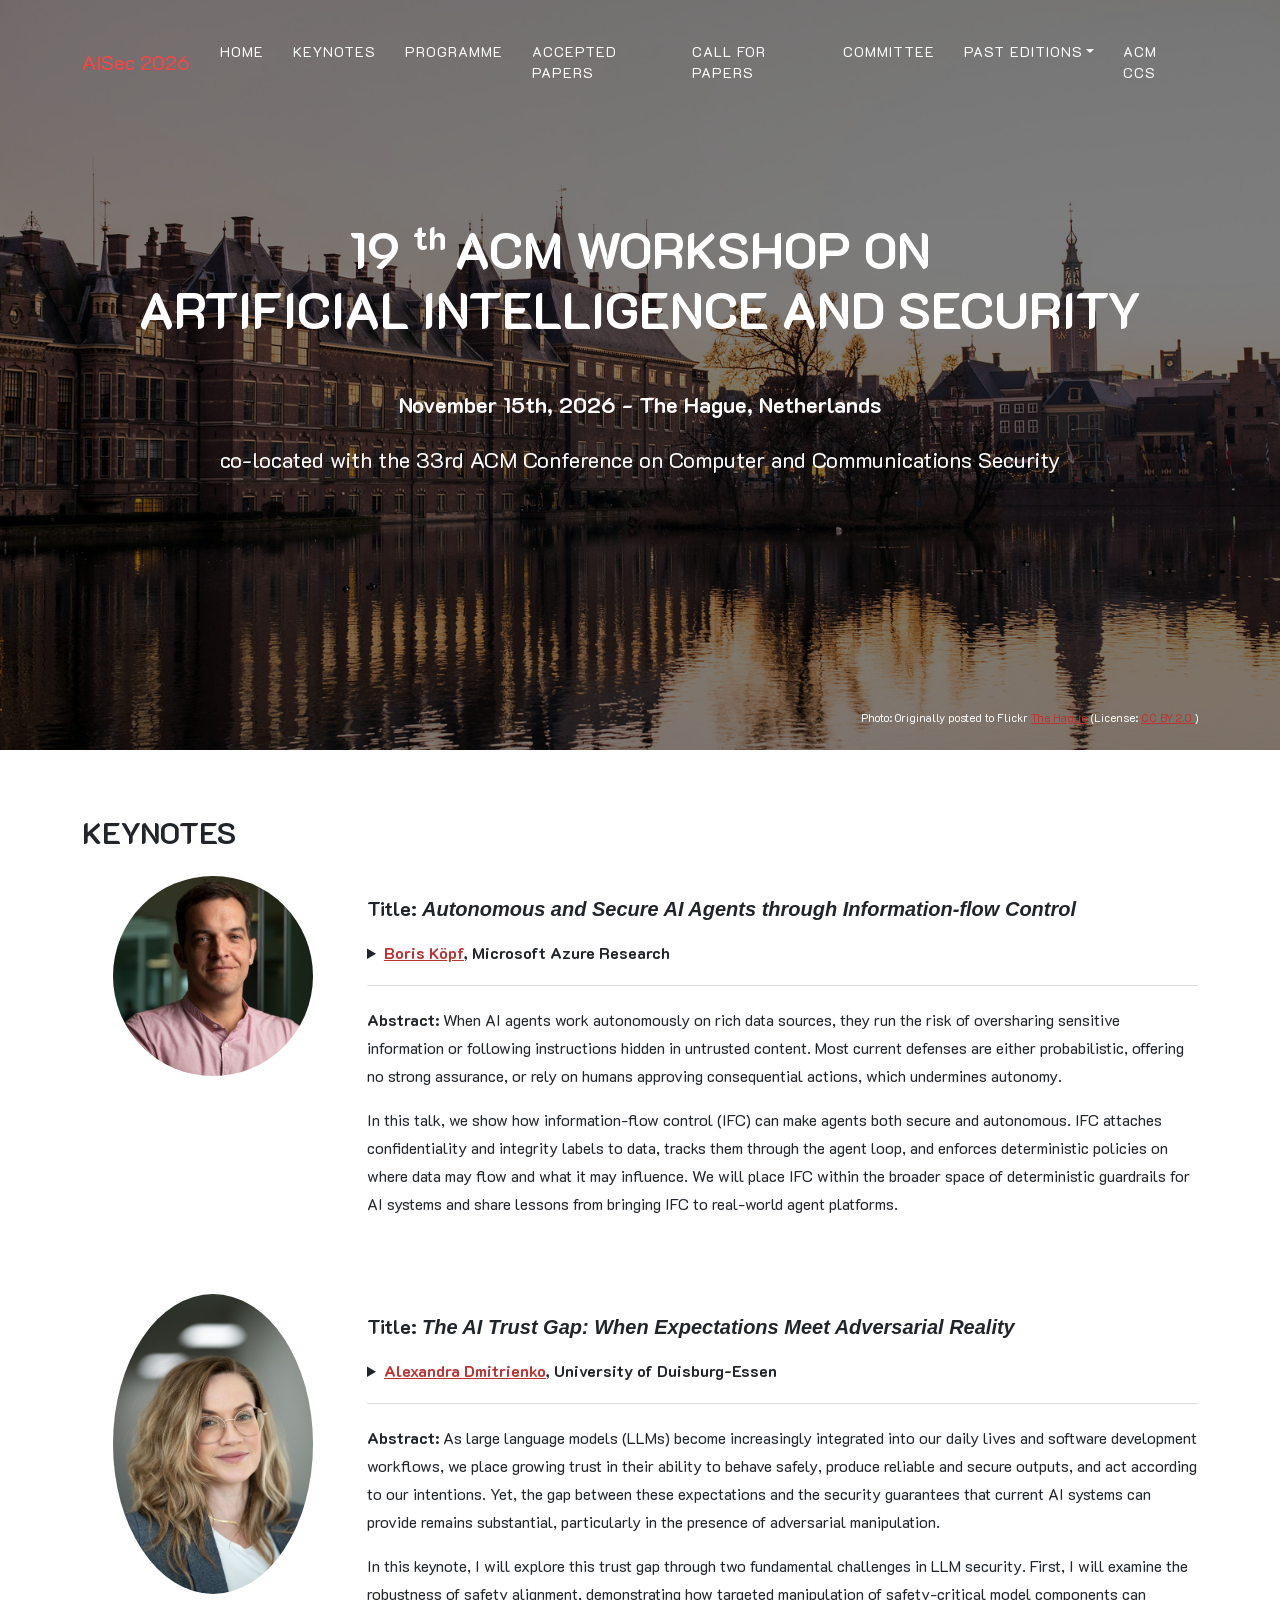
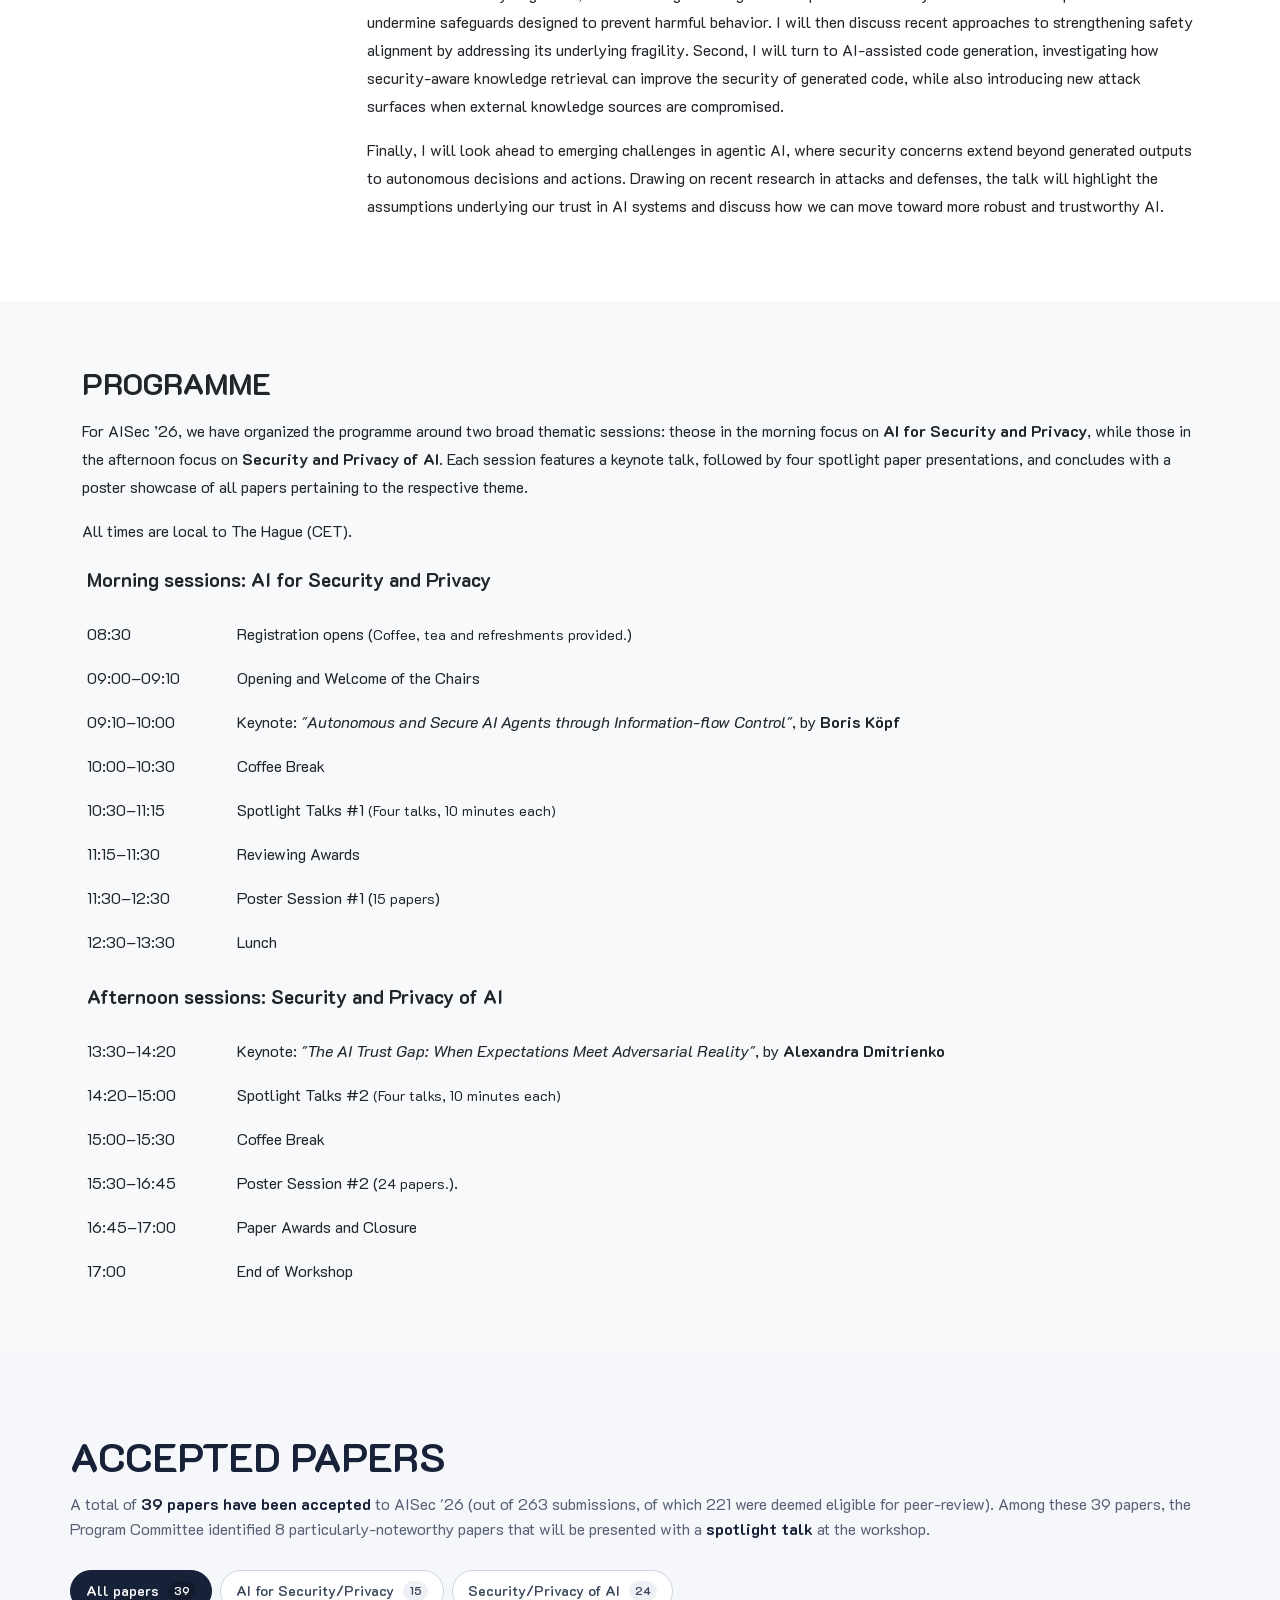
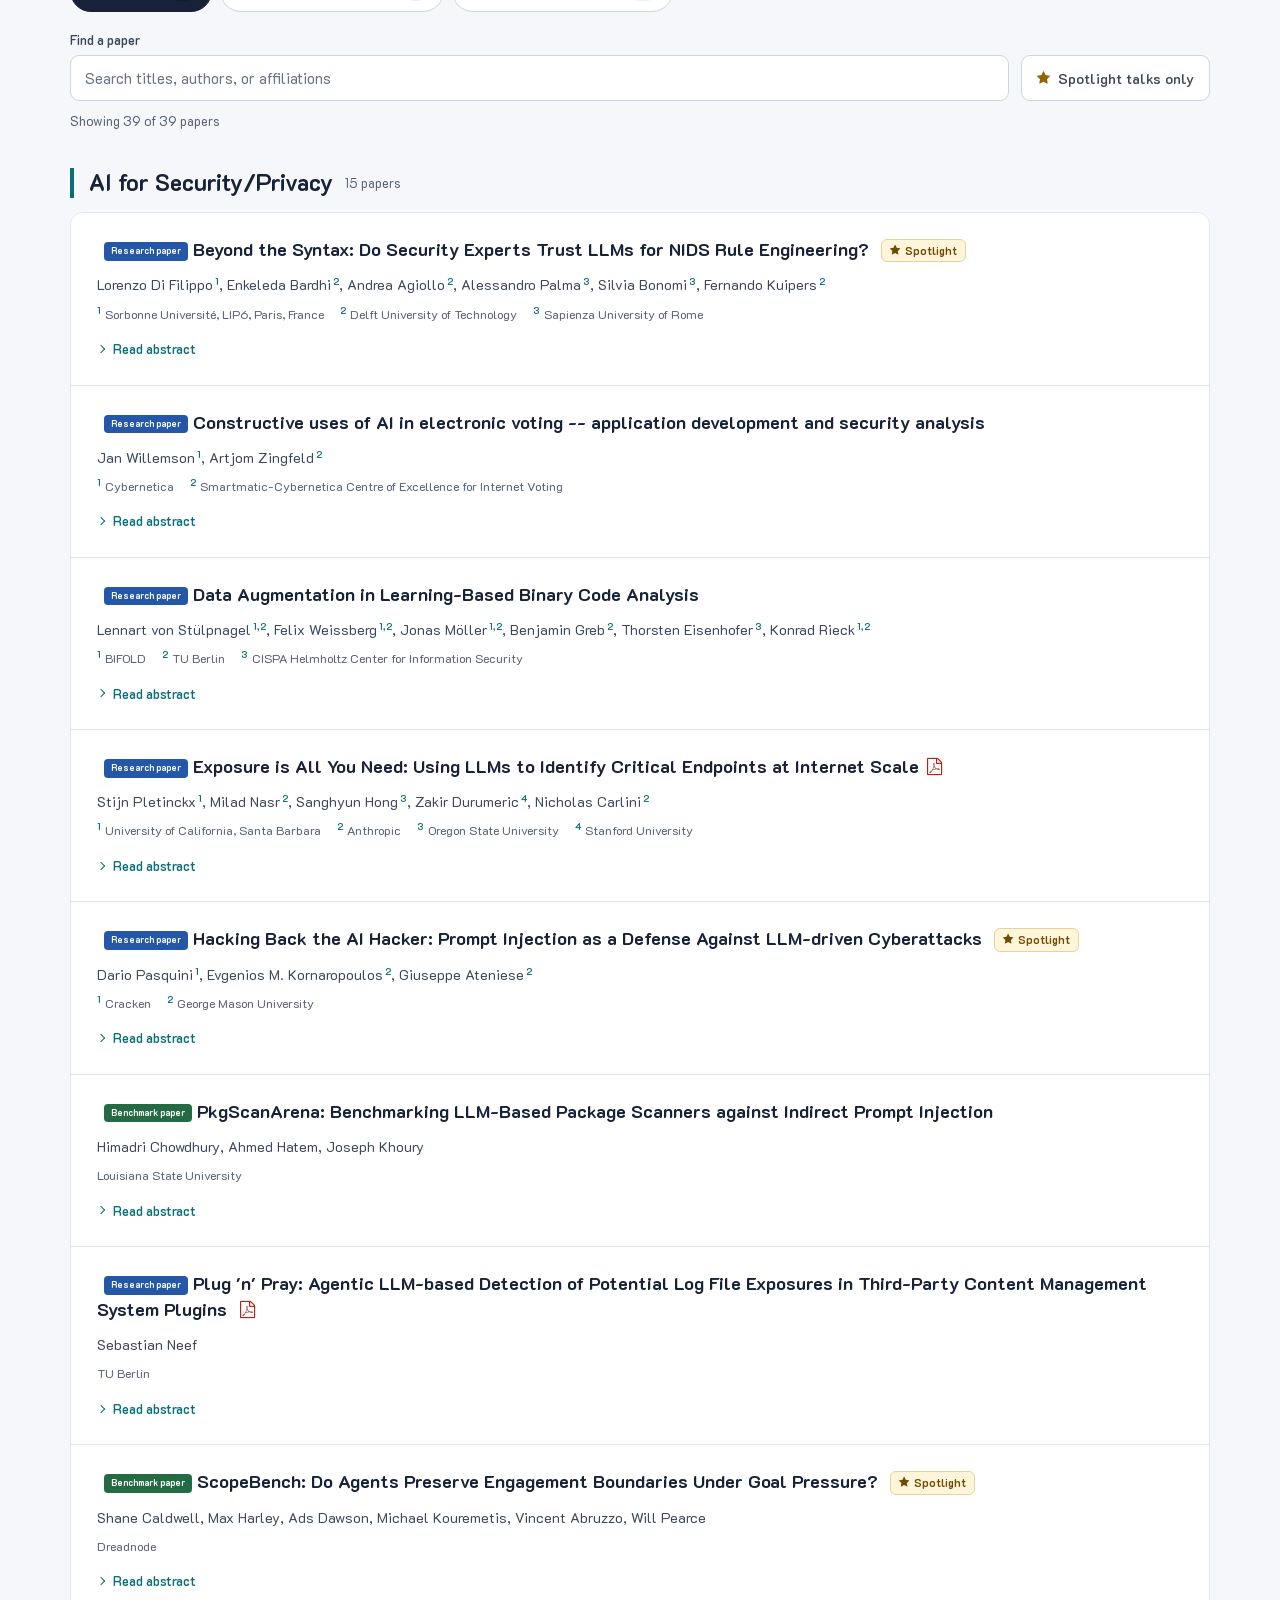
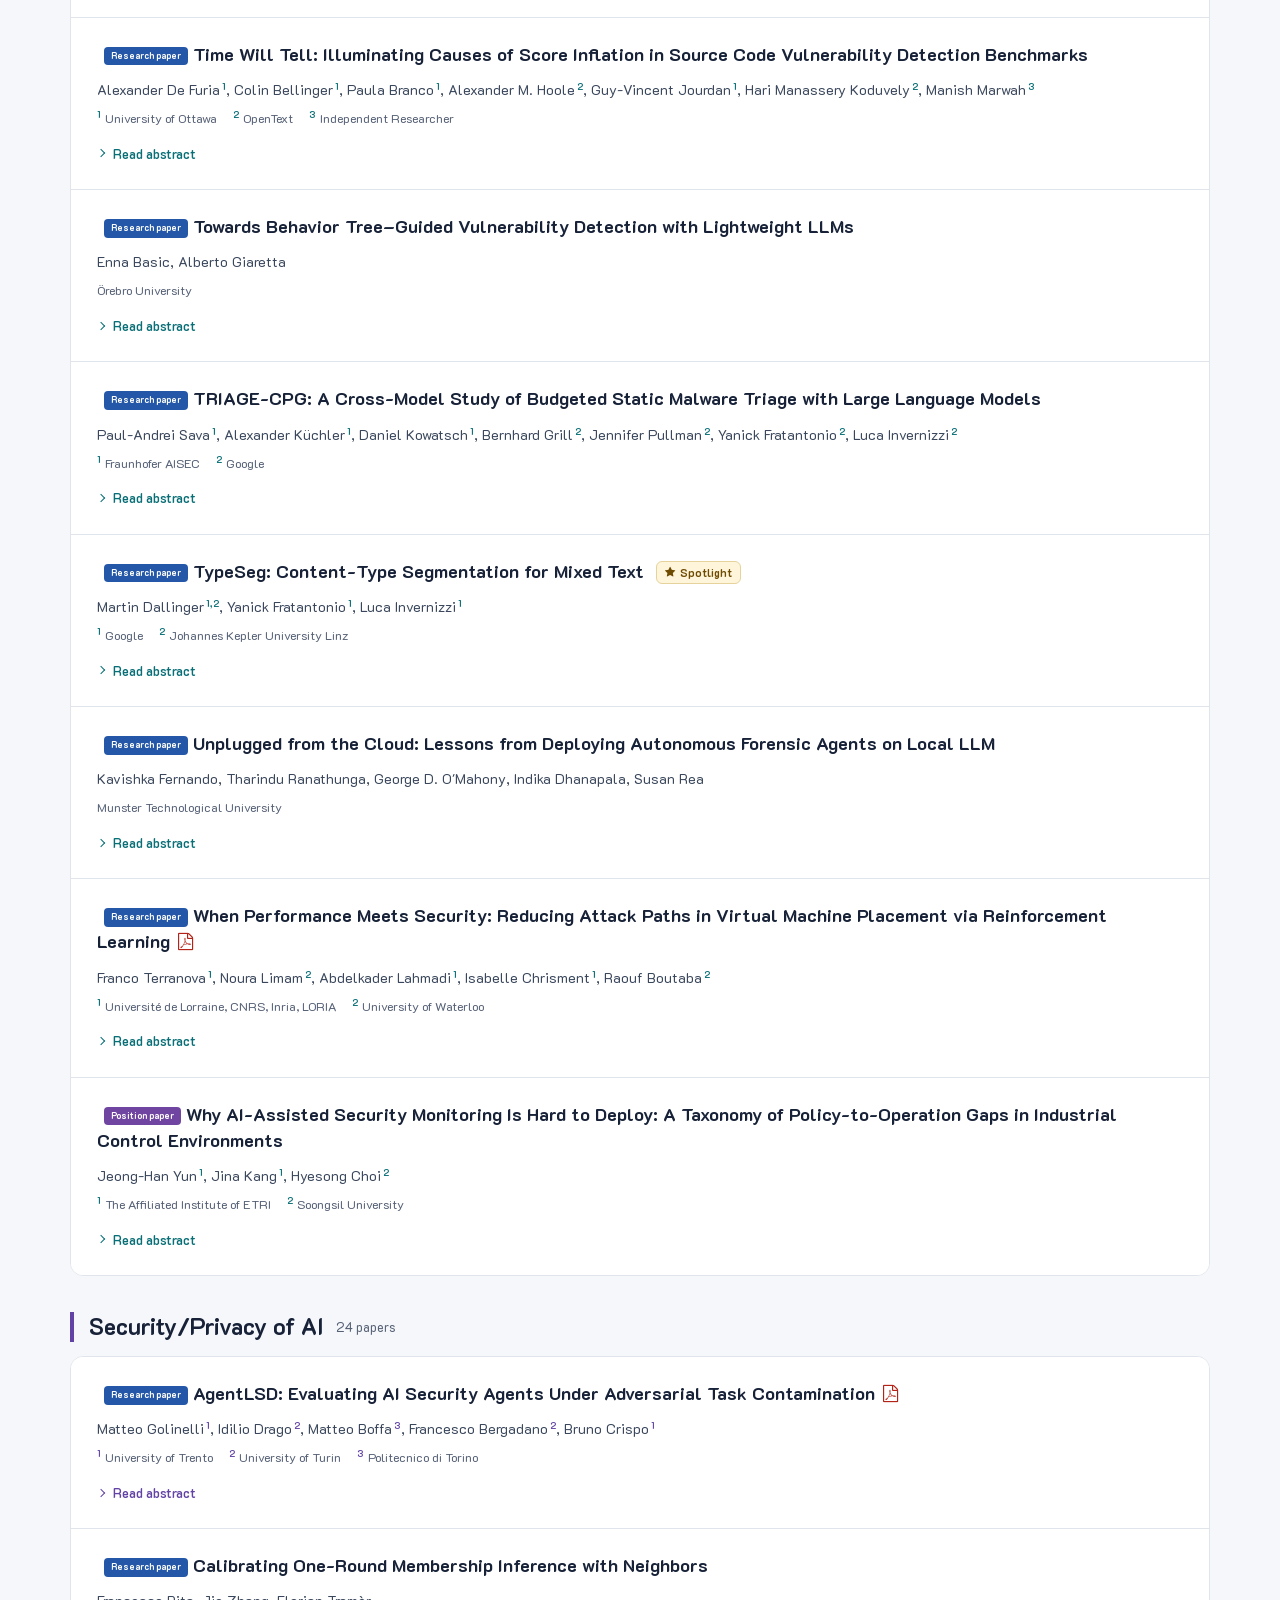
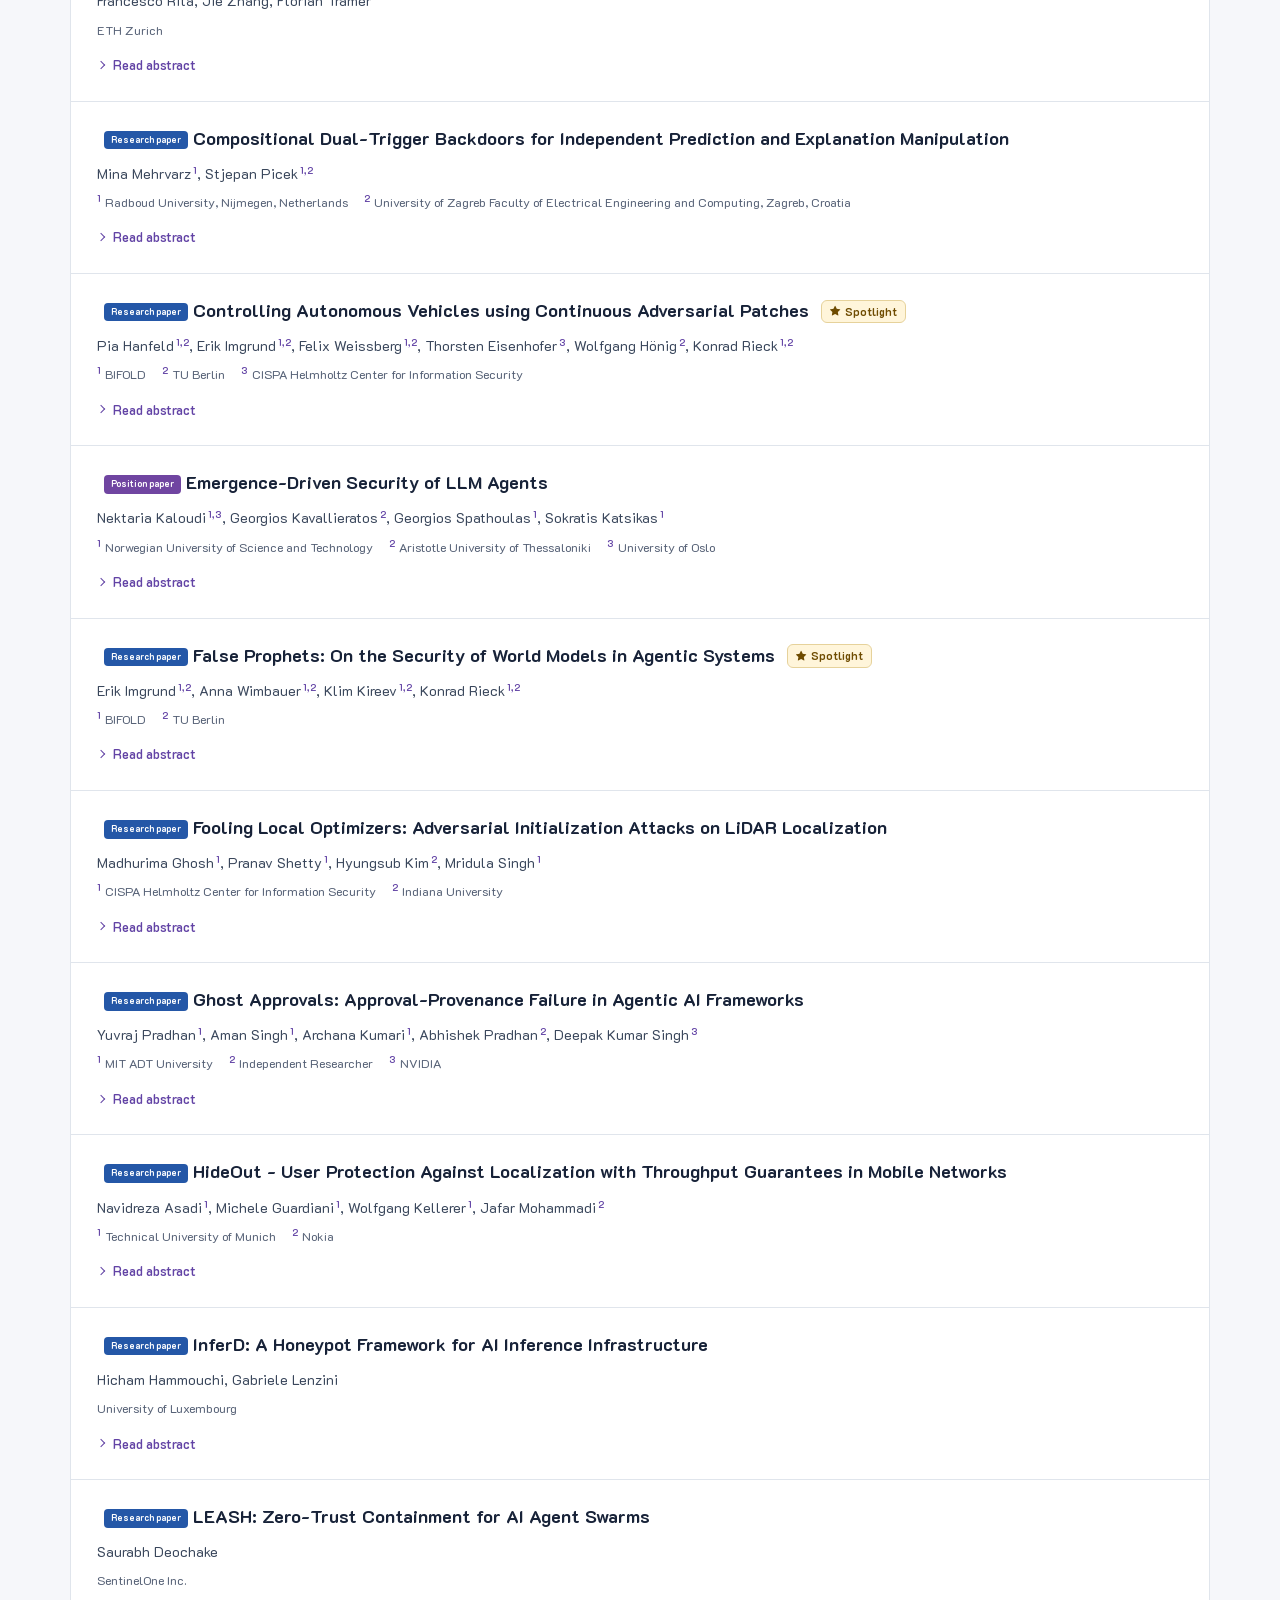
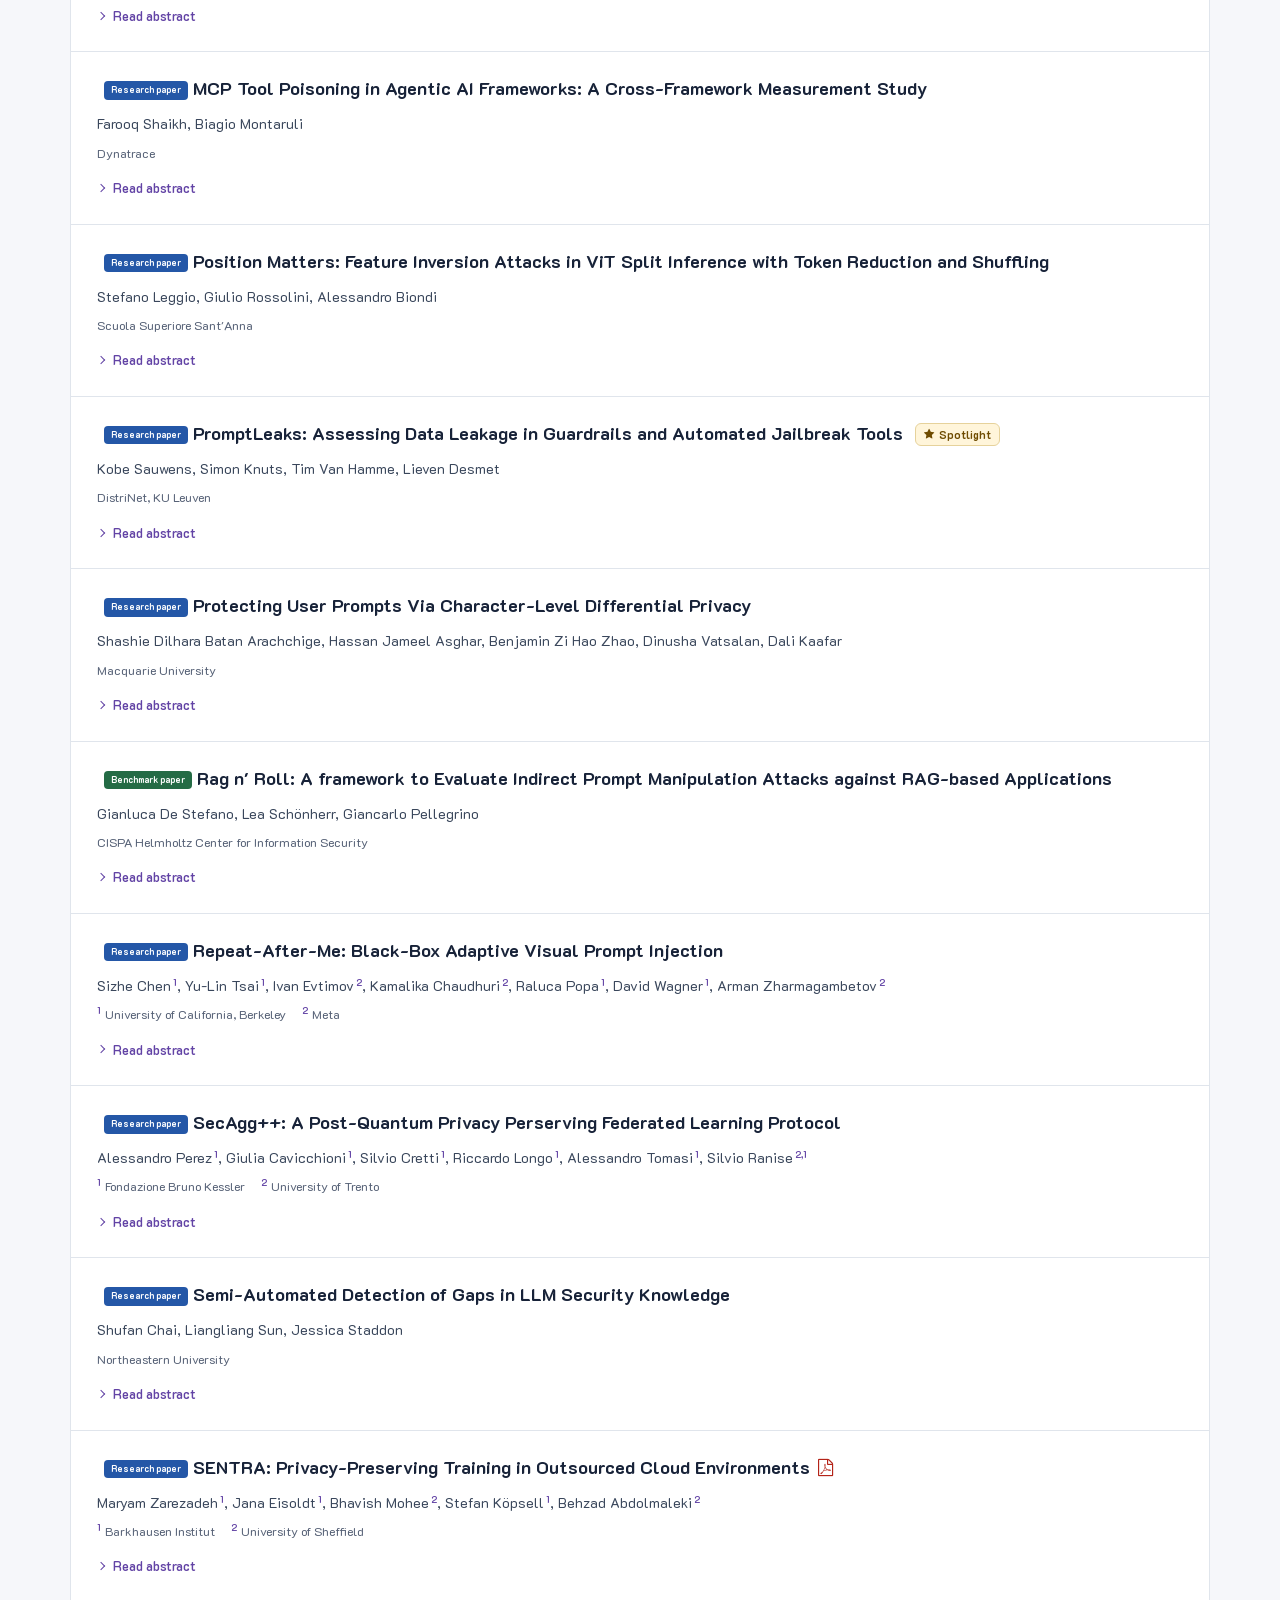
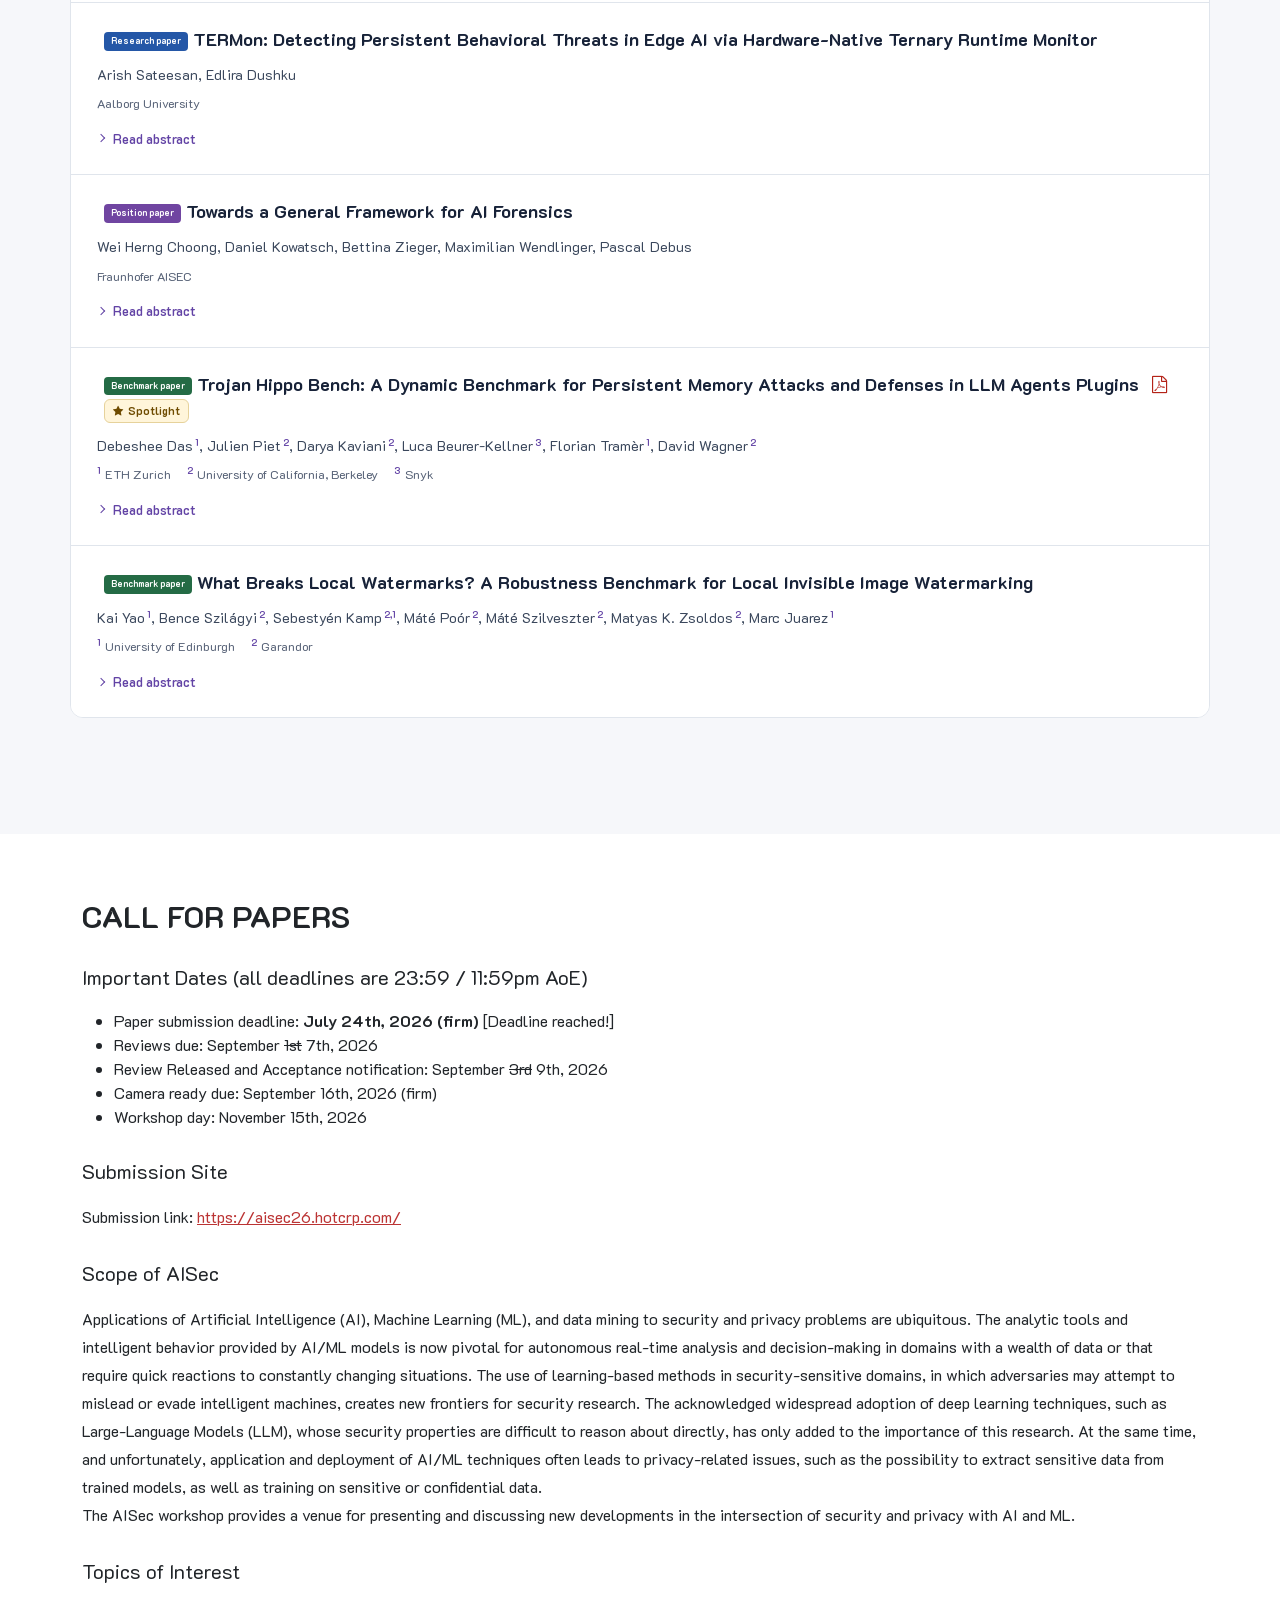
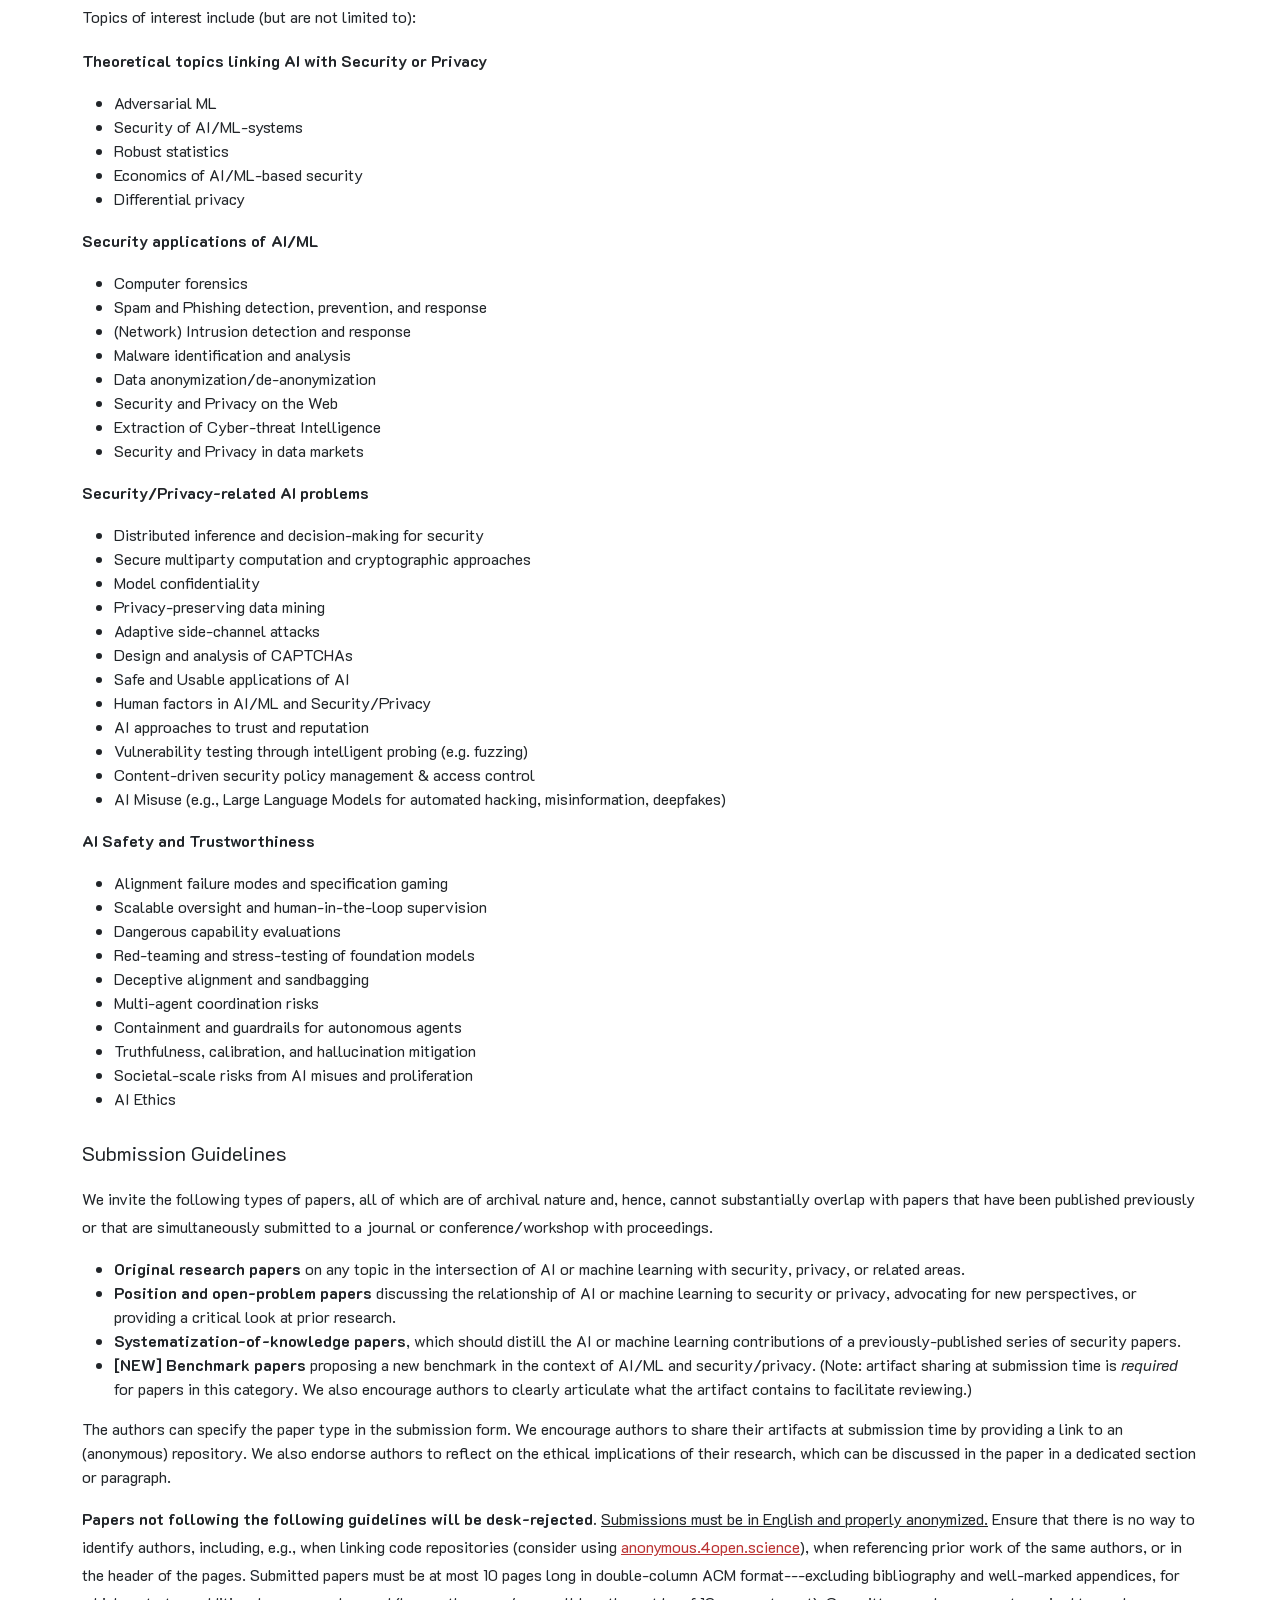
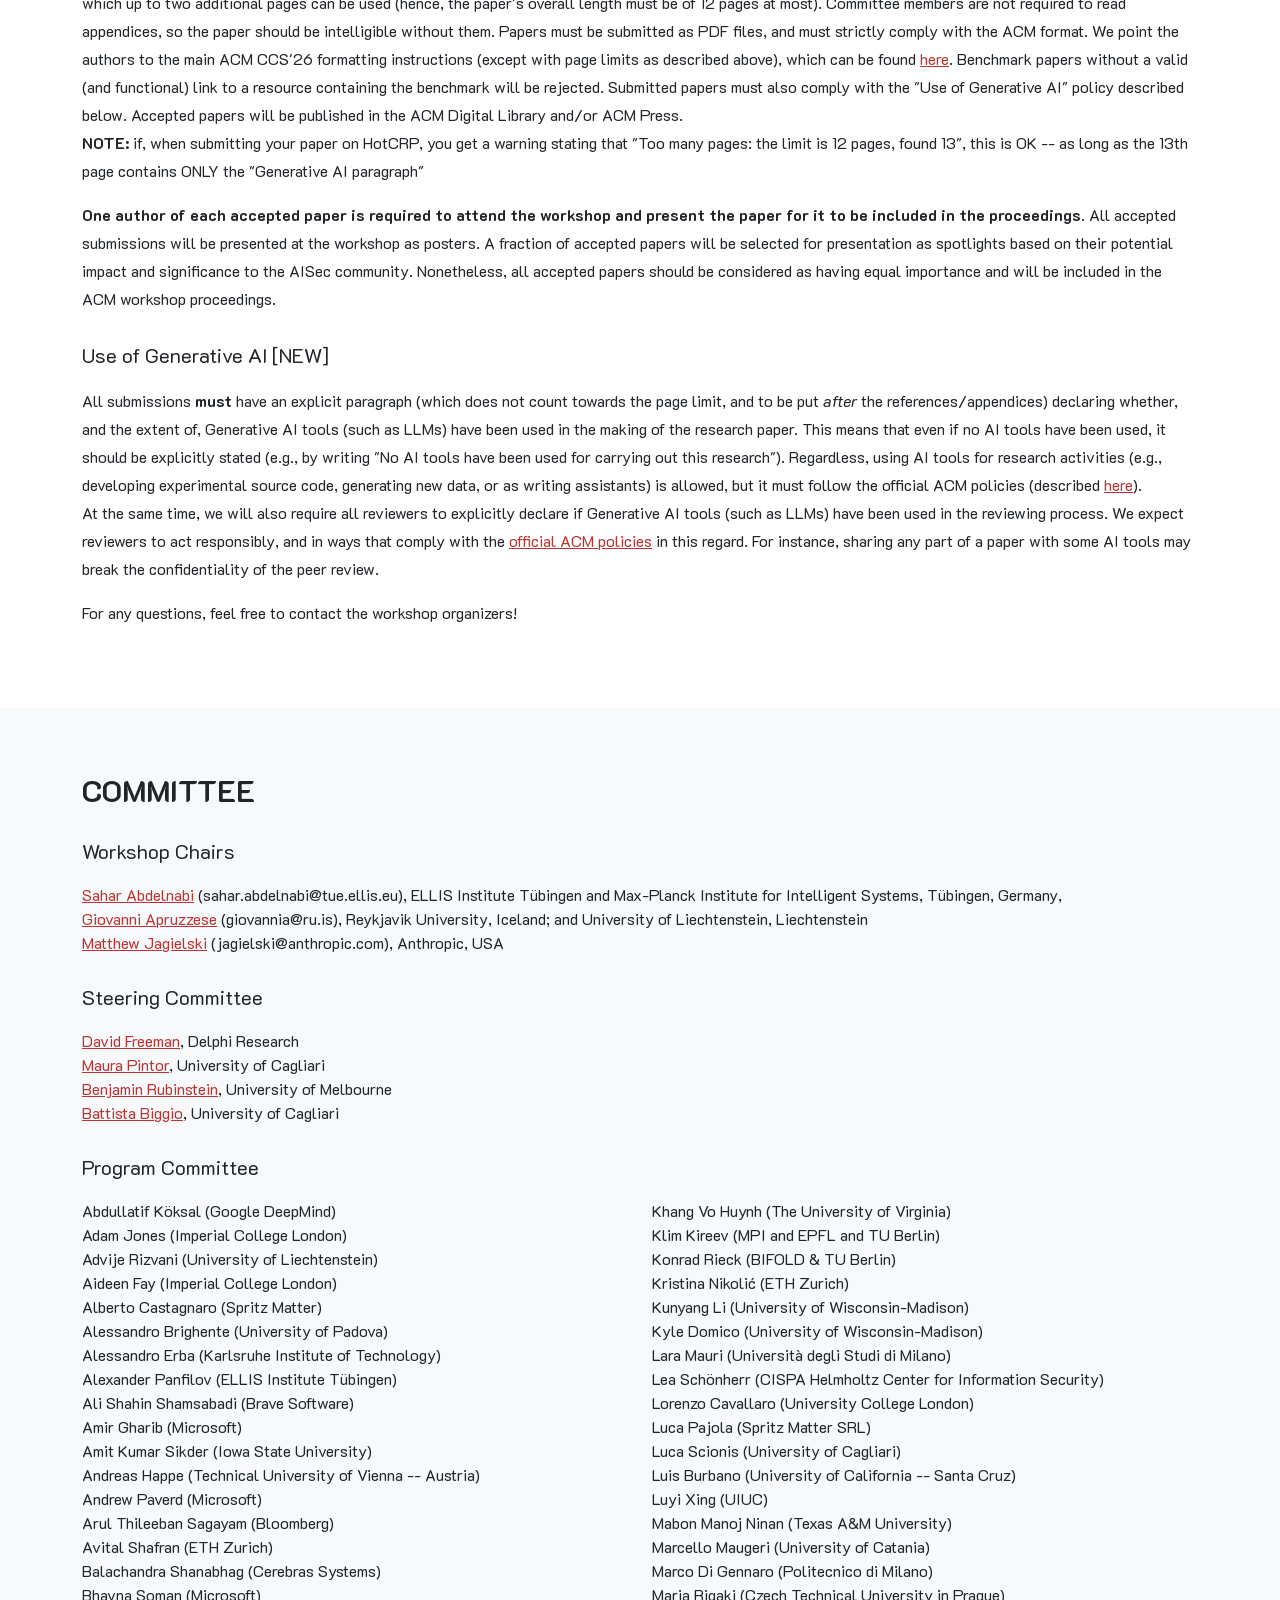
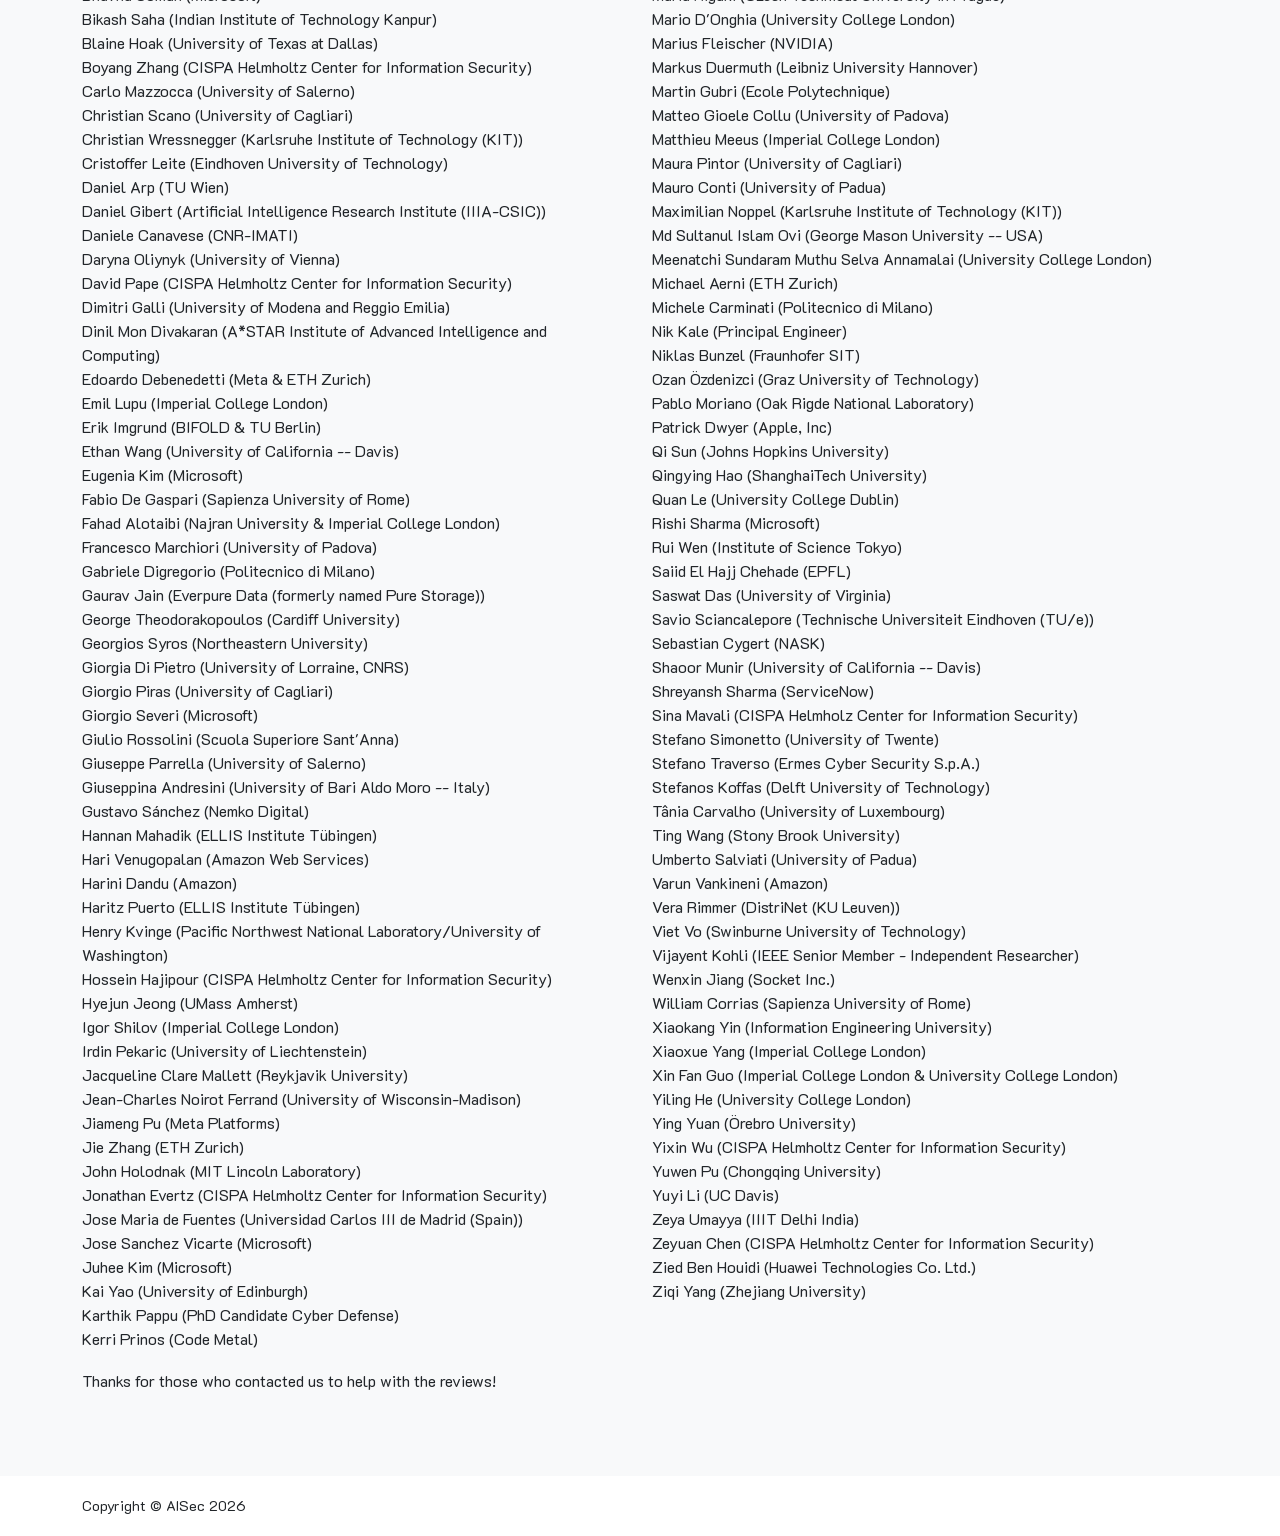
==== commit 90610380: "preprints" ====
--- a/index.html
+++ b/index.html
@@ -684,7 +684,7 @@
                                     <li>Gaurav Jain (Everpure Data (formerly named Pure Storage))</li>
                                     <li>George Theodorakopoulos (Cardiff University)</li>
                                     <li>Georgios Syros (Northeastern University)</li>
-                                    <li>Giorgia Di Pietro (Sapienza University of Rome)</li>
+                                    <li>Giorgia Di Pietro (University of Lorraine, CNRS)</li>
                                     <li>Giorgio Piras (University of Cagliari)</li>
                                     <li>Giorgio Severi (Microsoft)</li>
                                     <li>Giulio Rossolini (Scuola Superiore Sant'Anna)</li>
